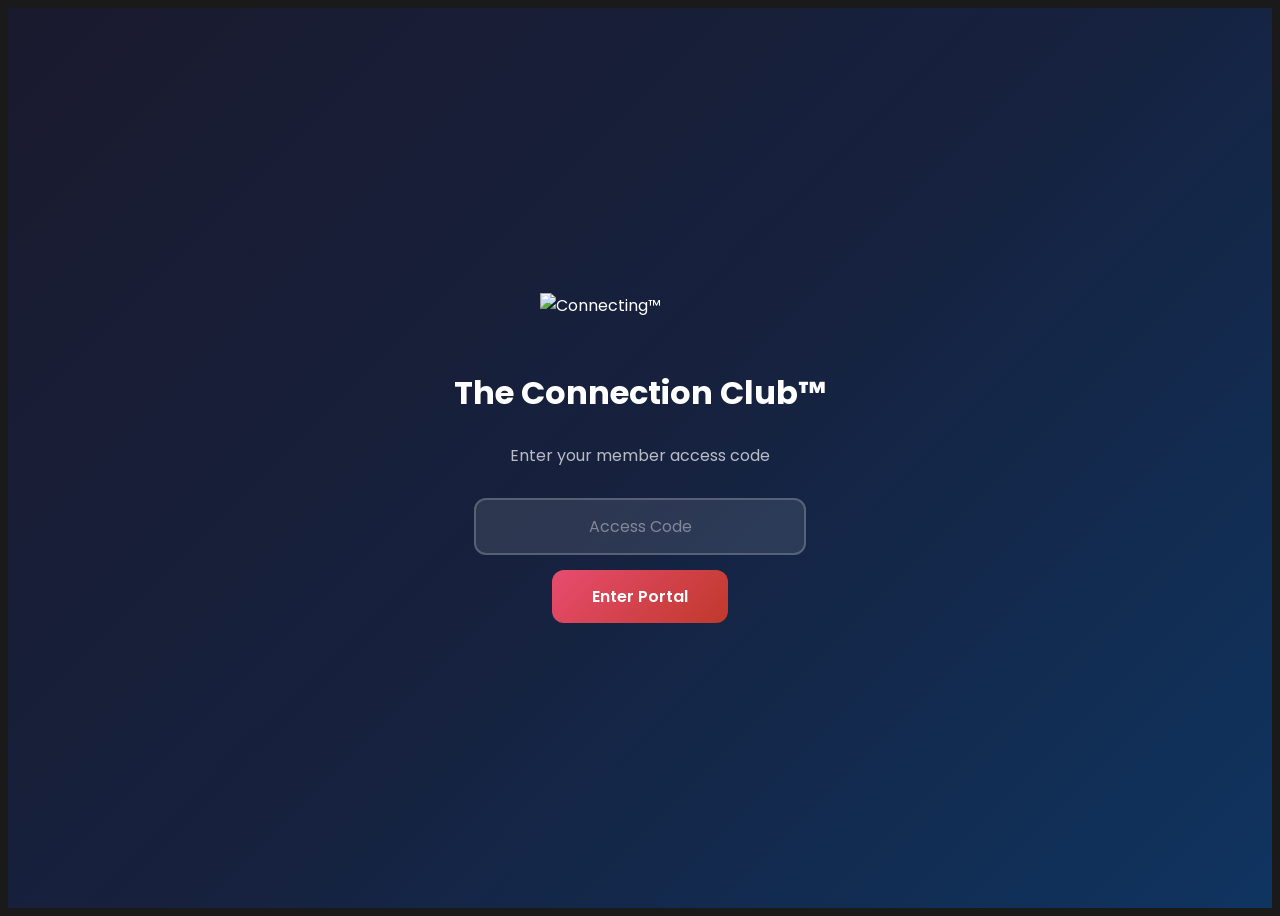
==== index.html @ 9b530fab "🚀 Initial portal — Connection Club™ Premium Members Portal" ====
<!DOCTYPE html>
<html lang="en">
<head>
  <meta charset="UTF-8">
  <meta name="viewport" content="width=device-width, initial-scale=1.0">
  <title>The Connection Club™ — Premium Members Portal</title>
  <link href="https://fonts.googleapis.com/css2?family=Poppins:wght@300;400;500;600;700&display=swap" rel="stylesheet">
  <link href="css/style.css" rel="stylesheet">
  <style>
    .access-gate {
      display: flex;
      flex-direction: column;
      align-items: center;
      justify-content: center;
      min-height: 100vh;
      background: linear-gradient(135deg, #1a1a2e 0%, #16213e 50%, #0f3460 100%);
      font-family: 'Poppins', sans-serif;
      color: white;
    }
    .access-gate .gate-logo { width: 200px; margin-bottom: 30px; }
    .access-gate h1 { font-size: 2rem; margin-bottom: 10px; }
    .access-gate p { color: rgba(255,255,255,0.7); margin-bottom: 30px; }
    .access-gate input {
      padding: 14px 24px; border-radius: 12px; border: 2px solid rgba(255,255,255,0.2);
      background: rgba(255,255,255,0.1); color: white; font-size: 16px; width: 280px;
      text-align: center; font-family: 'Poppins', sans-serif; outline: none;
    }
    .access-gate input::placeholder { color: rgba(255,255,255,0.4); }
    .access-gate input:focus { border-color: #e74c6f; }
    .access-gate button {
      margin-top: 15px; padding: 14px 40px; border-radius: 12px; border: none;
      background: linear-gradient(135deg, #e74c6f, #c0392b); color: white;
      font-size: 16px; font-weight: 600; cursor: pointer; font-family: 'Poppins', sans-serif;
      transition: transform 0.2s;
    }
    .access-gate button:hover { transform: scale(1.05); }
    .access-gate .error { color: #ff6b6b; margin-top: 10px; display: none; }
    .portal-wrap { display: none; }
  </style>
</head>
<body>
  <div class="access-gate" id="accessGate">
    <img src="https://tryconnecting.com/cdn/shop/files/Connecting_red_logo_rights.png?v=1736502003&width=500" alt="Connecting™" class="gate-logo">
    <h1>The Connection Club™</h1>
    <p>Enter your member access code</p>
    <input type="password" id="accessCode" placeholder="Access Code" onkeydown="if(event.key==='Enter')checkAccess()">
    <button onclick="checkAccess()">Enter Portal</button>
    <p class="error" id="accessError">Invalid access code. Please try again.</p>
  </div>
  <div class="portal-wrap" id="portalContent">
    <link href="https://fonts.googleapis.com/css2?family=Poppins:wght@300;400;500;600;700&display=swap" rel="stylesheet">
<link href="css/style.css" rel="stylesheet">
<div class="date-club-portal">
  <div class="custom-header">
 <a href="https://tryconnecting.com" class="back-link">&#8592; Back to Shop</a>
 <img src="https://tryconnecting.com/cdn/shop/files/Connecting_red_logo_rights.png?v=1736502003&width=500" alt="Connecting" class="logo">
  </div>
  <div class="portal-hero">
 <div class="premium-badge">&#x1F48E; Premium Member</div>
 <h1 class="portal-title">The Connection Club&#x2122;</h1>
 <p class="portal-subtitle">Your exclusive access to relationship mastery</p>
 <div class="stats-bar">
  <div class="stat-item">251+ Expert Videos</div>
  <div class="stat-item">150+ PDF Resources</div>
  <div class="stat-item">24+ Couple Movies</div>
  <div class="stat-item">Updated Daily</div>
 </div>
 <div class="welcome-message">
  As a The Connection Club&#x2122; member, you get unlimited access to our growing library of relationship resources. From expert-led videos to evidence-based PDF guides, everything you need to build the relationship of your dreams is right here.
 </div>
  </div>
  <div class="tab-navigation">
 <button class="tab-button active" data-tab="trending">
  &#x1F525; Trending <span class="content-count">25+ Picks</span>
 </button>
 <button class="tab-button" data-tab="secrets">
 🎯 Game Secrets <span class="content-count">4 Tips</span>
 </button>
 <button class="tab-button" data-tab="playbooks">
  &#x1F4DA; Playbooks <span class="content-count">150+ PDFs</span>
 </button>
 <button class="tab-button" data-tab="movies">
  🎬 Movie Night <span class="content-count">30 Movies</span>
 </button>
 <button class="tab-button" data-tab="intimacy">
  &#x1F525; Better Sex <span class="content-count">21 Videos</span>
 </button>
 <button class="tab-button" data-tab="communication">
  &#x1F4AC; Communication <span class="content-count">39 Videos</span>
 </button>
 <button class="tab-button" data-tab="spark">
  &#x2728; Keep Spark <span class="content-count">25 Videos</span>
 </button>
 <button class="tab-button" data-tab="dates">
  &#x1F319; Date Nights <span class="content-count">24 Videos</span>
 </button>
 <button class="tab-button" data-tab="growth">
  &#x1F393; Growth <span class="content-count">118 Videos</span>
 </button>
  </div>
  <div class="tab-content active" id="trending">
 <h2 class="tab-description">Our most popular picks &#8212; the content members love most</h2>
 <div class="pro-tip">
  <span class="pro-tip-label">&#x1F525; Pro Tip</span>
  These are our absolute best resources &#8212; carefully selected from across all categories. Start here if you want maximum value and impact for your relationship!
 </div>
 <div class="content-grid videos-grid">
  <div class="dc-vid-card" data-duration="long" data-topic="featured">
  <div class="new-badge">TED</div>
  <div class="dc-vid-thumb" onclick="this.innerHTML='<iframe src=\'https://www.youtube.com/embed/sa0RUmGTCYY?autoplay=1\' frameborder=\'0\' allow=\'autoplay;encrypted-media\' allowfullscreen style=\'width:100%;height:100%;border-radius:12px\'></iframe>'">
  <img src="https://img.youtube.com/vi/sa0RUmGTCYY/hqdefault.jpg" alt="The secret to desire in a long-term relationship" loading="lazy">
  <div class="dc-play-btn">&#9654;</div>
  </div>
  <div class="dc-vid-info">
  <div class="dc-vid-title">The secret to desire in a long-term relationship</div>
  <div class="dc-vid-channel">TED &#8226; Esther Perel &#8226; 19:10</div>
  </div>
  </div>
  <div class="dc-vid-card" data-duration="short" data-topic="featured">
  <div class="new-badge">Popular</div>
  <div class="dc-vid-thumb" onclick="this.innerHTML='<iframe src=\'https://www.youtube.com/embed/5YRWye6oC6s?autoplay=1\' frameborder=\'0\' allow=\'autoplay;encrypted-media\' allowfullscreen style=\'width:100%;height:100%;border-radius:12px\'></iframe>'">
  <img src="https://img.youtube.com/vi/5YRWye6oC6s/hqdefault.jpg" alt="Esther Perel on how to keep the spark alive" loading="lazy">
  <div class="dc-play-btn">&#9654;</div>
  </div>
  <div class="dc-vid-info">
  <div class="dc-vid-title">Esther Perel on how to keep the spark alive</div>
  <div class="dc-vid-channel">Esther Perel &#8226; 2:28</div>
  </div>
  </div>
  <div class="dc-vid-card" data-duration="long" data-topic="featured">
  <div class="new-badge">Featured</div>
  <div class="dc-vid-thumb" onclick="this.innerHTML='<iframe src=\'https://www.youtube.com/embed/uKgB41pMf-s?autoplay=1\' frameborder=\'0\' allow=\'autoplay;encrypted-media\' allowfullscreen style=\'width:100%;height:100%;border-radius:12px\'></iframe>'">
  <img src="https://img.youtube.com/vi/uKgB41pMf-s/hqdefault.jpg" alt="WORLD'S #1 COUPLES THERAPIST: If Your Partner Says THIS..." loading="lazy">
  <div class="dc-play-btn">&#9654;</div>
  </div>
  <div class="dc-vid-info">
  <div class="dc-vid-title">WORLD'S #1 COUPLES THERAPIST: If Your Partner Says THIS...</div>
  <div class="dc-vid-channel">Jay Shetty Podcast &#8226; 1:41:59</div>
  </div>
  </div>
  <div class="dc-vid-card" data-duration="short" data-topic="featured">
  <div class="dc-vid-thumb" onclick="this.innerHTML='<iframe src=\'https://www.youtube.com/embed/1Ue5w-m0zOo?autoplay=1\' frameborder=\'0\' allow=\'autoplay;encrypted-media\' allowfullscreen style=\'width:100%;height:100%;border-radius:12px\'></iframe>'">
  <img src="https://img.youtube.com/vi/1Ue5w-m0zOo/hqdefault.jpg" alt="How to Keep Desire Alive &#8594; His and Yours" loading="lazy">
  <div class="dc-play-btn">&#9654;</div>
  </div>
  <div class="dc-vid-info">
  <div class="dc-vid-title">How to Keep Desire Alive &#8594; His and Yours</div>
  <div class="dc-vid-channel">Matthew Hussey &#8226; 6:55</div>
  </div>
  </div>
  <div class="dc-vid-card" data-duration="long" data-topic="featured">
  <div class="new-badge">Popular</div>
  <div class="dc-vid-thumb" onclick="this.innerHTML='<iframe src=\'https://www.youtube.com/embed/GIkspM20BeY?autoplay=1\' frameborder=\'0\' allow=\'autoplay;encrypted-media\' allowfullscreen style=\'width:100%;height:100%;border-radius:12px\'></iframe>'">
  <img src="https://img.youtube.com/vi/GIkspM20BeY/hqdefault.jpg" alt="Why Do I Love the Way That I Love: The 4 Attachment Styles Explained" loading="lazy">
  <div class="dc-play-btn">&#9654;</div>
  </div>
  <div class="dc-vid-info">
  <div class="dc-vid-title">Why Do I Love the Way That I Love: The 4 Attachment Styles Explained</div>
  <div class="dc-vid-channel">Mel Robbins &#8226; 1:15:14</div>
  </div>
  </div>
  <div class="dc-vid-card" data-duration="long" data-topic="featured">
  <div class="new-badge">Featured</div>
  <div class="dc-vid-thumb" onclick="this.innerHTML='<iframe src=\'https://www.youtube.com/embed/4Ng2Mrp7pW0?autoplay=1\' frameborder=\'0\' allow=\'autoplay;encrypted-media\' allowfullscreen style=\'width:100%;height:100%;border-radius:12px\'></iframe>'">
  <img src="https://img.youtube.com/vi/4Ng2Mrp7pW0/hqdefault.jpg" alt="RELATIONSHIP EXPERT: Anxious People Are Addicted to Unavailable Partners" loading="lazy">
  <div class="dc-play-btn">&#9654;</div>
  </div>
  <div class="dc-vid-info">
  <div class="dc-vid-title">RELATIONSHIP EXPERT: Anxious People Are Addicted to Unavailable Partners</div>
  <div class="dc-vid-channel">Jay Shetty Podcast &#8226; 1:43:31</div>
  </div>
  </div>
  <div class="dc-vid-card" data-duration="short" data-topic="featured">
  <div class="dc-vid-thumb" onclick="this.innerHTML='<iframe src=\'https://www.youtube.com/embed/910-SqNfno4?autoplay=1\' frameborder=\'0\' allow=\'autoplay;encrypted-media\' allowfullscreen style=\'width:100%;height:100%;border-radius:12px\'></iframe>'">
  <img src="https://img.youtube.com/vi/910-SqNfno4/hqdefault.jpg" alt="5 Ways to Strengthen Your Relationship in 24 Hours" loading="lazy">
  <div class="dc-play-btn">&#9654;</div>
  </div>
  <div class="dc-vid-info">
  <div class="dc-vid-title">5 Ways to Strengthen Your Relationship in 24 Hours</div>
  <div class="dc-vid-channel">The Gottman Institute &#8226; 2:20</div>
  </div>
  </div>
  <div class="dc-vid-card" data-duration="long" data-topic="featured">
  <div class="new-badge">TEDx</div>
  <div class="dc-vid-thumb" onclick="this.innerHTML='<iframe src=\'https://www.youtube.com/embed/gh5VhaicC6g?autoplay=1\' frameborder=\'0\' allow=\'autoplay;encrypted-media\' allowfullscreen style=\'width:100%;height:100%;border-radius:12px\'></iframe>'">
  <img src="https://img.youtube.com/vi/gh5VhaicC6g/hqdefault.jpg" alt="Skills for Healthy Romantic Relationships" loading="lazy">
  <div class="dc-play-btn">&#9654;</div>
  </div>
  <div class="dc-vid-info">
  <div class="dc-vid-title">Skills for Healthy Romantic Relationships</div>
  <div class="dc-vid-channel">TEDx Talks &#8226; 15:53</div>
  </div>
  </div>
  <div class="dc-vid-card" data-duration="long" data-topic="featured">
  <div class="dc-vid-thumb" onclick="this.innerHTML='<iframe src=\'https://www.youtube.com/embed/RcGkHrPSzDc?autoplay=1\' frameborder=\'0\' allow=\'autoplay;encrypted-media\' allowfullscreen style=\'width:100%;height:100%;border-radius:12px\'></iframe>'">
  <img src="https://img.youtube.com/vi/RcGkHrPSzDc/hqdefault.jpg" alt="Try THIS the Next Time You Have an Uncomfortable Conversation | Simon Sinek" loading="lazy">
  <div class="dc-play-btn">&#9654;</div>
  </div>
  <div class="dc-vid-info">
  <div class="dc-vid-title">Try THIS the Next Time You Have an Uncomfortable Conversation</div>
  <div class="dc-vid-channel">Simon Sinek &#8226; 17:34</div>
  </div>
  </div>
  <div class="dc-vid-card" data-duration="long" data-topic="featured">
  <div class="new-badge">Popular</div>
  <div class="dc-vid-thumb" onclick="this.innerHTML='<iframe src=\'https://www.youtube.com/embed/166lDfHQtZA?autoplay=1\' frameborder=\'0\' allow=\'autoplay;encrypted-media\' allowfullscreen style=\'width:100%;height:100%;border-radius:12px\'></iframe>'">
  <img src="https://img.youtube.com/vi/166lDfHQtZA/hqdefault.jpg" alt="The Only Dating Advice You'll Ever Need" loading="lazy">
  <div class="dc-play-btn">&#9654;</div>
  </div>
  <div class="dc-vid-info">
  <div class="dc-vid-title">The Only Dating Advice You'll Ever Need</div>
  <div class="dc-vid-channel">Mel Robbins &#8226; 1:20:15</div>
  </div>
  </div>
  <div class="dc-vid-card" data-duration="long" data-topic="featured">
  <div class="dc-vid-thumb" onclick="this.innerHTML='<iframe src=\'https://www.youtube.com/embed/s9wXFKeUJzo?autoplay=1\' frameborder=\'0\' allow=\'autoplay;encrypted-media\' allowfullscreen style=\'width:100%;height:100%;border-radius:12px\'></iframe>'">
  <img src="https://img.youtube.com/vi/s9wXFKeUJzo/hqdefault.jpg" alt="6 Love Experts Share Their Top Dating & Relationship Advice" loading="lazy">
  <div class="dc-play-btn">&#9654;</div>
  </div>
  <div class="dc-vid-info">
  <div class="dc-vid-title">6 Love Experts Share Their Top Dating & Relationship Advice</div>
  <div class="dc-vid-channel">Jay Shetty Podcast &#8226; 32:30</div>
  </div>
  </div>
  <div class="dc-vid-card" data-duration="long" data-topic="featured">
  <div class="new-badge">TED</div>
  <div class="dc-vid-thumb" onclick="this.innerHTML='<iframe src=\'https://www.youtube.com/embed/nBN9zG1JNPg?autoplay=1\' frameborder=\'0\' allow=\'autoplay;encrypted-media\' allowfullscreen style=\'width:100%;height:100%;border-radius:12px\'></iframe>'">
  <img src="https://img.youtube.com/vi/nBN9zG1JNPg/hqdefault.jpg" alt="Even Healthy Couples Fight &#8212; the Difference Is How" loading="lazy">
  <div class="dc-play-btn">&#9654;</div>
  </div>
  <div class="dc-vid-info">
  <div class="dc-vid-title">Even Healthy Couples Fight &#8212; the Difference Is How</div>
  <div class="dc-vid-channel">Julie and John Gottman | TED &#8226; 20:44</div>
  </div>
  </div>
  <div class="dc-vid-card" data-duration="long" data-topic="featured">
  <div class="dc-vid-thumb" onclick="this.innerHTML='<iframe src=\'https://www.youtube.com/embed/AKTyPgwfPgg?autoplay=1\' frameborder=\'0\' allow=\'autoplay;encrypted-media\' allowfullscreen style=\'width:100%;height:100%;border-radius:12px\'></iframe>'">
  <img src="https://img.youtube.com/vi/AKTyPgwfPgg/hqdefault.jpg" alt="Making Marriage Work | Dr. John Gottman" loading="lazy">
  <div class="dc-play-btn">&#9654;</div>
  </div>
  <div class="dc-vid-info">
  <div class="dc-vid-title">Making Marriage Work | Dr. John Gottman</div>
  <div class="dc-vid-channel">Dr. John Gottman &#8226; 21:39</div>
  </div>
  </div>
  <div class="dc-vid-card" data-duration="long" data-topic="featured">
  <div class="new-badge">TED</div>
  <div class="dc-vid-thumb" onclick="this.innerHTML='<iframe src=\'https://www.youtube.com/embed/ON4iy8hq2hM?autoplay=1\' frameborder=\'0\' allow=\'autoplay;encrypted-media\' allowfullscreen style=\'width:100%;height:100%;border-radius:12px\'></iframe>'">
  <img src="https://img.youtube.com/vi/ON4iy8hq2hM/hqdefault.jpg" alt="The difference between healthy and unhealthy love" loading="lazy">
  <div class="dc-play-btn">&#9654;</div>
  </div>
  <div class="dc-vid-info">
  <div class="dc-vid-title">The difference between healthy and unhealthy love</div>
  <div class="dc-vid-channel">Katie Hood | TED &#8226; 23:47</div>
  </div>
  </div>
  <div class="dc-vid-card" data-duration="short" data-topic="featured">
  <div class="dc-vid-thumb" onclick="this.innerHTML='<iframe src=\'https://www.youtube.com/embed/vOvV60Cz9W0?autoplay=1\' frameborder=\'0\' allow=\'autoplay;encrypted-media\' allowfullscreen style=\'width:100%;height:100%;border-radius:12px\'></iframe>'">
  <img src="https://img.youtube.com/vi/vOvV60Cz9W0/hqdefault.jpg" alt="5 Irresistible Ways to Flirt With Men" loading="lazy">
  <div class="dc-play-btn">&#9654;</div>
  </div>
  <div class="dc-vid-info">
  <div class="dc-vid-title">5 Irresistible Ways to Flirt With Men (&#9888;&#65039; use #4 carefully!)</div>
  <div class="dc-vid-channel">Matthew Hussey &#8226; 4:48</div>
  </div>
  </div>
  <div class="dc-vid-card" data-duration="long" data-topic="featured">
  <div class="dc-vid-thumb" onclick="this.innerHTML='<iframe src=\'https://www.youtube.com/embed/D59Xkdj3J-M?autoplay=1\' frameborder=\'0\' allow=\'autoplay;encrypted-media\' allowfullscreen style=\'width:100%;height:100%;border-radius:12px\'></iframe>'">
  <img src="https://img.youtube.com/vi/D59Xkdj3J-M/hqdefault.jpg" alt="9 Romantic Surprises You Can Do for Your Partner" loading="lazy">
  <div class="dc-play-btn">&#9654;</div>
  </div>
  <div class="dc-vid-info">
  <div class="dc-vid-title">9 Romantic Surprises You Can Do for Your Partner</div>
  <div class="dc-vid-channel">Matthew Hussey &#8226; 19:54</div>
  </div>
  </div>
  <div class="dc-vid-card" data-duration="long" data-topic="featured">
  <div class="new-badge">Popular</div>
  <div class="dc-vid-thumb" onclick="this.innerHTML='<iframe src=\'https://www.youtube.com/embed/EU8RkqgvHLU?autoplay=1\' frameborder=\'0\' allow=\'autoplay;encrypted-media\' allowfullscreen style=\'width:100%;height:100%;border-radius:12px\'></iframe>'">
  <img src="https://img.youtube.com/vi/EU8RkqgvHLU/hqdefault.jpg" alt="The Date Tier List - 43 Unique Date Ideas" loading="lazy">
  <div class="dc-play-btn">&#9654;</div>
  </div>
  <div class="dc-vid-info">
  <div class="dc-vid-title">The Date Tier List - 43 Unique Date Ideas</div>
  <div class="dc-vid-channel">Improvement Pill &#8226; 20:19</div>
  </div>
  </div>
  <div class="dc-vid-card" data-duration="long" data-topic="featured">
  <div class="dc-vid-thumb" onclick="this.innerHTML='<iframe src=\'https://www.youtube.com/embed/OCKwsVu4FXg?autoplay=1\' frameborder=\'0\' allow=\'autoplay;encrypted-media\' allowfullscreen style=\'width:100%;height:100%;border-radius:12px\'></iframe>'">
  <img src="https://img.youtube.com/vi/OCKwsVu4FXg/hqdefault.jpg" alt="Dating & Relationship Communication Techniques" loading="lazy">
  <div class="dc-play-btn">&#9654;</div>
  </div>
  <div class="dc-vid-info">
  <div class="dc-vid-title">Dating & Relationship Communication Techniques</div>
  <div class="dc-vid-channel">The School of Life &#8226; 15:42</div>
  </div>
  </div>
  <div class="dc-vid-card" data-duration="long" data-topic="featured">
  <div class="dc-vid-thumb" onclick="this.innerHTML='<iframe src=\'https://www.youtube.com/embed/qjRjYp7VQLk?autoplay=1\' frameborder=\'0\' allow=\'autoplay;encrypted-media\' allowfullscreen style=\'width:100%;height:100%;border-radius:12px\'></iframe>'">
  <img src="https://img.youtube.com/vi/qjRjYp7VQLk/hqdefault.jpg" alt="Conflict Resolution Strategies" loading="lazy">
  <div class="dc-play-btn">&#9654;</div>
  </div>
  <div class="dc-vid-info">
  <div class="dc-vid-title">Conflict Resolution Strategies</div>
  <div class="dc-vid-channel">The Gottman Institute &#8226; 12:28</div>
  </div>
  </div>
 </div>
 <div class="section-divider"></div>
 <h3 style="text-align: center; font-size: 1.8rem; color: #ff6b6b; margin: 2rem 0; font-weight: 600;">&#x1F4DA; Top Guides</h3>
 <div class="content-grid" style="grid-template-columns: repeat(auto-fit, minmax(300px, 1fr));">
  <a href="https://newpathcentre.ca/wp-content/uploads/2020/09/build-love-maps-love-map-exercise.pdf" target="_blank" rel="noopener" class="dc-pdf-card" data-pdf-cat="featured">
  <div class="dc-pdf-icon">&#128172;</div>
  <div class="dc-pdf-info">
  <div class="dc-pdf-title">The Gottman Love Map Exercise</div>
  <div class="dc-pdf-desc">A structured 62-question inventory for building "cognitive room" for a partner's concerns and reality.</div>
  <div class="dc-pdf-meta">4 pages &#8226; Gottman Institute</div>
  </div>
  <div class="dc-pdf-action">View PDF &#8594;</div>
  </a>
  <a href="https://thehappinesstrap.com/upimages/The_Complete_Worksheets_for_ACT_With_Love.pdf" target="_blank" rel="noopener" class="dc-pdf-card" data-pdf-cat="featured">
  <div class="dc-pdf-icon">&#128279;</div>
  <div class="dc-pdf-info">
  <div class="dc-pdf-title">ACT with Love: Complete Worksheets</div>
  <div class="dc-pdf-desc">Extensive workbook based on Dr. Russ Harris's ACT model for managing relational pain.</div>
  <div class="dc-pdf-meta">40+ pages &#8226; ACT Therapy</div>
  </div>
  <div class="dc-pdf-action">View PDF &#8594;</div>
  </a>
  <a href="https://cdn.prod.website-files.com/65f04896682bf8bc2554b917/67fe707addfff862c5b10ec1_sulemizifumoneladaxom.pdf" target="_blank" rel="noopener" class="dc-pdf-card" data-pdf-cat="featured">
  <div class="dc-pdf-icon">&#127793;</div>
  <div class="dc-pdf-info">
  <div class="dc-pdf-title">The School of Life: The Couples Workbook</div>
  <div class="dc-pdf-desc">Essays and prompts on navigating the unedited reality of love and ambivalence.</div>
  <div class="dc-pdf-meta">12 pages &#8226; Philosophy</div>
  </div>
  <div class="dc-pdf-action">View PDF &#8594;</div>
  </a>
  <a href="https://health.cornell.edu/sites/health/files/pdf-library/sensate-focus.pdf" target="_blank" rel="noopener" class="dc-pdf-card" data-pdf-cat="featured">
  <div class="dc-pdf-icon">&#128293;</div>
  <div class="dc-pdf-info">
  <div class="dc-pdf-title">Sensate Focus: Step-by-Step Guide</div>
  <div class="dc-pdf-desc">Cornell University's protocol for non-genital and genital touching exercises.</div>
  <div class="dc-pdf-meta">2 pages &#8226; Sex Therapy</div>
  </div>
  <div class="dc-pdf-action">View PDF &#8594;</div>
  </a>
  <a href="https://www.thecouplescollege.com/wp-content/uploads/Gottman-dreams-within-conflict.pdf" target="_blank" rel="noopener" class="dc-pdf-card" data-pdf-cat="featured">
  <div class="dc-pdf-icon">&#9876;&#65039;</div>
  <div class="dc-pdf-info">
  <div class="dc-pdf-title">Dreams Within Conflict: Listener Guide</div>
  <div class="dc-pdf-desc">Exercise to uncover the underlying dreams behind "gridlocked" arguments.</div>
  <div class="dc-pdf-meta">2 pages &#8226; Gottman Method</div>
  </div>
  <div class="dc-pdf-action">View PDF &#8594;</div>
  </a>
  <a href="https://sais.org/app/uploads/2023/06/Gottman_7-Relationship-Principles.pdf" target="_blank" rel="noopener" class="dc-pdf-card" data-pdf-cat="featured">
  <div class="dc-pdf-icon">&#9876;&#65039;</div>
  <div class="dc-pdf-info">
  <div class="dc-pdf-title">Solving the Solvable Problems Model</div>
  <div class="dc-pdf-desc">Gottman's 5-step model including repair attempts and self-soothing.</div>
  <div class="dc-pdf-meta">2 pages &#8226; Gottman Institute</div>
  </div>
  <div class="dc-pdf-action">View PDF &#8594;</div>
  </a>
  <a href="https://www.integralpsychology.org/uploads/1/5/3/0/15300482/wkbk_2.pdf" target="_blank" rel="noopener" class="dc-pdf-card" data-pdf-cat="featured">
  <div class="dc-pdf-icon">&#127793;</div>
  <div class="dc-pdf-info">
  <div class="dc-pdf-title">Integral Psychology Couples Workbook</div>
  <div class="dc-pdf-desc">A series of assessments and exercises based on Gottman's "7 Principles."</div>
  <div class="dc-pdf-meta">25 pages &#8226; Psychology</div>
  </div>
  <div class="dc-pdf-action">View PDF &#8594;</div>
  </a>
  <a href="https://thewellnesssociety.org/wp-content/uploads/2023/03/Healthy-Relationships-Worksheets.pdf" target="_blank" rel="noopener" class="dc-pdf-card" data-pdf-cat="featured">
  <div class="dc-pdf-icon">&#128202;</div>
  <div class="dc-pdf-info">
  <div class="dc-pdf-title">The Relationship Wheel Assessment</div>
  <div class="dc-pdf-desc">A visual tool for rating satisfaction across eight indicators of relationship health.</div>
  <div class="dc-pdf-meta">1 page &#8226; Assessment</div>
  </div>
  <div class="dc-pdf-action">View PDF &#8594;</div>
  </a>
 </div>
  </div>
  <div class="tab-content" id="dc-playbooks">
 <h2 class="tab-description">Your comprehensive relationship toolkit &#8212; evidence-based guides from leading universities and clinical centers.</h2>
 <div class="pro-tip">
  <span class="pro-tip-label">&#x1F4A1; Pro Tip</span>
  These PDFs are research-backed resources from institutions like Cornell, Stanford, and John Gottman's lab. Click any guide to view it directly in your browser &#8212; no downloads needed!
 </div>
 <div class="dc-filters">
  <div class="dc-filter-row">
  <button class="dc-filter-btn active" onclick="dcPdfFilter(this,'all')">All Guides</button>
  <button class="dc-filter-btn" onclick="dcPdfFilter(this,'communication')">&#128172; Communication & Connection</button>
  <button class="dc-filter-btn" onclick="dcPdfFilter(this,'intimacy')">&#128293; Intimacy & Sex Therapy</button>
  <button class="dc-filter-btn" onclick="dcPdfFilter(this,'conflict')">&#9876;&#65039; Conflict Resolution</button>
  <button class="dc-filter-btn" onclick="dcPdfFilter(this,'attachment')">&#128279; Attachment & Trust</button>
  <button class="dc-filter-btn" onclick="dcPdfFilter(this,'wellness')">&#127793; Wellness & Growth</button>
  <button class="dc-filter-btn" onclick="dcPdfFilter(this,'assessment')">&#128202; Assessment Tools</button>
  </div>
 </div>
 <div id="pdfs-container" style="display:flex; flex-direction:column; gap:0; margin-bottom:3rem;">
  <a href="https://newpathcentre.ca/wp-content/uploads/2020/09/build-love-maps-love-map-exercise.pdf" target="_blank" rel="noopener" class="dc-pdf-card" data-pdf-cat="communication">
  <div class="dc-pdf-icon">&#128172;</div>
  <div class="dc-pdf-info">
  <div class="dc-pdf-title">The Gottman Love Map Exercise</div>
  <div class="dc-pdf-desc">A structured 62-question inventory for building "cognitive room" for a partner's concerns and reality.</div>
  <div class="dc-pdf-meta">4 pages &#8226; Connection</div>
  </div>
  <div class="dc-pdf-action">View PDF &#8594;</div>
  </a>
  <a href="https://www.cci.health.wa.gov.au/-/media/CCI/Consumer-Modules/Assert-Yourself/Assert-Yourself---01---What-is-Assertiveness.pdf" target="_blank" rel="noopener" class="dc-pdf-card" data-pdf-cat="communication">
  <div class="dc-pdf-icon">&#128172;</div>
  <div class="dc-pdf-info">
  <div class="dc-pdf-title">Assert Yourself! Module 1: What is Assertiveness?</div>
  <div class="dc-pdf-desc">Foundational guide on identifying assertive vs. passive and aggressive communication styles.</div>
  <div class="dc-pdf-meta">6 pages &#8226; Communication</div>
  </div>
  <div class="dc-pdf-action">View PDF &#8594;</div>
  </a>
  <a href="https://www.cci.health.wa.gov.au/-/media/CCI/Consumer-Modules/Assert-Yourself/Assert-Yourself---02---How-to-Recognise-Assertive-Behaviour.pdf" target="_blank" rel="noopener" class="dc-pdf-card" data-pdf-cat="communication">
  <div class="dc-pdf-icon">&#128172;</div>
  <div class="dc-pdf-info">
  <div class="dc-pdf-title">Assert Yourself! Module 2: Recognising Assertive Behaviour</div>
  <div class="dc-pdf-desc">Clinical analysis of verbal and non-verbal characteristics that define healthy communication.</div>
  <div class="dc-pdf-meta">7 pages &#8226; Communication</div>
  </div>
  <div class="dc-pdf-action">View PDF &#8594;</div>
  </a>
  <a href="https://www.cci.health.wa.gov.au/-/media/CCI/Consumer-Modules/Assert-Yourself/Assert-Yourself---04---How-to-Behave-More-Assertively.pdf" target="_blank" rel="noopener" class="dc-pdf-card" data-pdf-cat="communication">
  <div class="dc-pdf-icon">&#128172;</div>
  <div class="dc-pdf-info">
  <div class="dc-pdf-title">Assert Yourself! Module 4: How to Behave More Assertively</div>
  <div class="dc-pdf-desc">Practical techniques for "I" statements, empathetic assertion, and discrepancy assertion.</div>
  <div class="dc-pdf-meta">9 pages &#8226; Communication</div>
  </div>
  <div class="dc-pdf-action">View PDF &#8594;</div>
  </a>
  <a href="https://www.massgeneral.org/assets/MGH/pdf/cancer-center/bmt/bmt-survivorship-communication.pdf" target="_blank" rel="noopener" class="dc-pdf-card" data-pdf-cat="communication">
  <div class="dc-pdf-icon">&#128172;</div>
  <div class="dc-pdf-info">
  <div class="dc-pdf-title">Communication and Relationship Building Guide</div>
  <div class="dc-pdf-desc">MGH guide focusing on active listening, empathy, and creative relationship-building exercises.</div>
  <div class="dc-pdf-meta">2 pages &#8226; Relationship Building</div>
  </div>
  <div class="dc-pdf-action">View PDF &#8594;</div>
  </a>
  <a href="https://healthyrelationshipsinitiative.org/wp-content/uploads/2020/06/Healthy-Relationships-for-Teens-Toolkit-1.pdf" target="_blank" rel="noopener" class="dc-pdf-card" data-pdf-cat="communication">
  <div class="dc-pdf-icon">&#128172;</div>
  <div class="dc-pdf-info">
  <div class="dc-pdf-title">Healthy Relationships Toolkit for Teens</div>
  <div class="dc-pdf-desc">Guide for younger couples focusing on boundaries, digital communication, and "green flags."</div>
  <div class="dc-pdf-meta">15 pages &#8226; Emotional Connection</div>
  </div>
  <div class="dc-pdf-action">View PDF &#8594;</div>
  </a>
  <a href="https://www.scpcn.ca/wp-content/uploads/2020/03/Managing-ADHD.pdf" target="_blank" rel="noopener" class="dc-pdf-card" data-pdf-cat="communication">
  <div class="dc-pdf-icon">&#128172;</div>
  <div class="dc-pdf-info">
  <div class="dc-pdf-title">Listening vs. Doing: ADHD Focus Guide</div>
  <div class="dc-pdf-desc">Timer-based exercise for partners where ADHD impacts focused attention.</div>
  <div class="dc-pdf-meta">2 pages &#8226; Communication</div>
  </div>
  <div class="dc-pdf-action">View PDF &#8594;</div>
  </a>
  <a href="https://health.cornell.edu/sites/health/files/pdf-library/sensate-focus.pdf" target="_blank" rel="noopener" class="dc-pdf-card" data-pdf-cat="intimacy">
  <div class="dc-pdf-icon">&#128293;</div>
  <div class="dc-pdf-info">
  <div class="dc-pdf-title">Sensate Focus: Step-by-Step Guide</div>
  <div class="dc-pdf-desc">Cornell University's protocol for non-genital and genital touching exercises.</div>
  <div class="dc-pdf-meta">2 pages &#8226; Sex Therapy</div>
  </div>
  <div class="dc-pdf-action">View PDF &#8594;</div>
  </a>
  <a href="https://www.massgeneral.org/assets/MGH/pdf/cancer-center/bmt/bmt-survivorship-sexuality.pdf" target="_blank" rel="noopener" class="dc-pdf-card" data-pdf-cat="intimacy">
  <div class="dc-pdf-icon">&#128293;</div>
  <div class="dc-pdf-info">
  <div class="dc-pdf-title">Intimacy After Medical Treatment</div>
  <div class="dc-pdf-desc">Guidance on re-defining intimacy and using Sensate Focus after cancer.</div>
  <div class="dc-pdf-meta">2 pages &#8226; Intimacy</div>
  </div>
  <div class="dc-pdf-action">View PDF &#8594;</div>
  </a>
  <a href="https://connected.sgo.org/sites/default/files/FWC_sexualhealth_downloadable_0.pdf" target="_blank" rel="noopener" class="dc-pdf-card" data-pdf-cat="intimacy">
  <div class="dc-pdf-icon">&#128293;</div>
  <div class="dc-pdf-info">
  <div class="dc-pdf-title">Sexual Health for Women: Clinical Handout</div>
  <div class="dc-pdf-desc">Information on vaginal health, pelvic floor exercises, and mindfulness-based therapy.</div>
  <div class="dc-pdf-meta">4 pages &#8226; Sex Therapy</div>
  </div>
  <div class="dc-pdf-action">View PDF &#8594;</div>
  </a>
  <a href="https://charis.regent.edu/wp-content/uploads/2020/11/Sensate-Focus-I.pdf" target="_blank" rel="noopener" class="dc-pdf-card" data-pdf-cat="intimacy">
  <div class="dc-pdf-icon">&#128293;</div>
  <div class="dc-pdf-info">
  <div class="dc-pdf-title">Sensate Focus I: Caress Exercises</div>
  <div class="dc-pdf-desc">Structured homework for couples to improve sexual enjoyment through experimental touch.</div>
  <div class="dc-pdf-meta">4 pages &#8226; Intimacy</div>
  </div>
  <div class="dc-pdf-action">View PDF &#8594;</div>
  </a>
  <a href="https://www.unmc.edu/bhecn/_documents/common-sexual-dysfunctions-handout.pdf" target="_blank" rel="noopener" class="dc-pdf-card" data-pdf-cat="intimacy">
  <div class="dc-pdf-icon">&#128293;</div>
  <div class="dc-pdf-info">
  <div class="dc-pdf-title">Common Sexual Dysfunctions Handout</div>
  <div class="dc-pdf-desc">UNMC guide on treating ED, PE, and arousal disorders through behavioral techniques.</div>
  <div class="dc-pdf-meta">12 pages &#8226; Sex Therapy</div>
  </div>
  <div class="dc-pdf-action">View PDF &#8594;</div>
  </a>
  <a href="https://repository.upenn.edu/bitstreams/c849a949-4739-4663-8ca0-702889f294ec/download" target="_blank" rel="noopener" class="dc-pdf-card" data-pdf-cat="intimacy">
  <div class="dc-pdf-icon">&#128293;</div>
  <div class="dc-pdf-info">
  <div class="dc-pdf-title">Sexual Well-Being & Positive Psychology</div>
  <div class="dc-pdf-desc">UPenn capstone on sexual integration, flourishing, and alignment with values.</div>
  <div class="dc-pdf-meta">100+ pages &#8226; Psychology</div>
  </div>
  <div class="dc-pdf-action">View PDF &#8594;</div>
  </a>
  <a href="https://www.apa.org/education/ce/sex-therapy.pdf" target="_blank" rel="noopener" class="dc-pdf-card" data-pdf-cat="intimacy">
  <div class="dc-pdf-icon">&#128293;</div>
  <div class="dc-pdf-info">
  <div class="dc-pdf-title">APA CE: Mindfulness-Based Sex Therapy</div>
  <div class="dc-pdf-desc">Continuing education article on mindfulness for arousal and desire problems.</div>
  <div class="dc-pdf-meta">35 pages &#8226; Sex Therapy</div>
  </div>
  <div class="dc-pdf-action">View PDF &#8594;</div>
  </a>
  <a href="https://lifebuilderscounseling.org/wp-content/uploads/sensatefocus.pdf" target="_blank" rel="noopener" class="dc-pdf-card" data-pdf-cat="intimacy">
  <div class="dc-pdf-icon">&#128293;</div>
  <div class="dc-pdf-info">
  <div class="dc-pdf-title">Sensate Focus: Theoretical Background</div>
  <div class="dc-pdf-desc">Detailed explanation of the "fear-spectatoring-failure-fear" cycle in sex therapy.</div>
  <div class="dc-pdf-meta">5 pages &#8226; Intimacy</div>
  </div>
  <div class="dc-pdf-action">View PDF &#8594;</div>
  </a>
  <a href="http://ibr.tcu.edu/wp-content/uploads/2013/09/tofmens5.pdf" target="_blank" rel="noopener" class="dc-pdf-card" data-pdf-cat="conflict">
  <div class="dc-pdf-icon">&#9876;&#65039;</div>
  <div class="dc-pdf-info">
  <div class="dc-pdf-title">Conflict Resolution Worksheet</div>
  <div class="dc-pdf-desc">TCU's structured guide for defining problems and brainstorming joint solutions.</div>
  <div class="dc-pdf-meta">1 page &#8226; Conflict Resolution</div>
  </div>
  <div class="dc-pdf-action">View PDF &#8594;</div>
  </a>
  <a href="https://www.thecouplescollege.com/wp-content/uploads/Gottman-dreams-within-conflict.pdf" target="_blank" rel="noopener" class="dc-pdf-card" data-pdf-cat="conflict">
  <div class="dc-pdf-icon">&#9876;&#65039;</div>
  <div class="dc-pdf-info">
  <div class="dc-pdf-title">Dreams Within Conflict: Listener Guide</div>
  <div class="dc-pdf-desc">Exercise to uncover the underlying dreams behind "gridlocked" arguments.</div>
  <div class="dc-pdf-meta">2 pages &#8226; Conflict Resolution</div>
  </div>
  <div class="dc-pdf-action">View PDF &#8594;</div>
  </a>
  <a href="https://www.vendorportal.ecms.va.gov/FBODocumentServer/DocumentServer.aspx?DocumentId=4545966&FileName=36C26218Q9973-001.pdf" target="_blank" rel="noopener" class="dc-pdf-card" data-pdf-cat="conflict">
  <div class="dc-pdf-icon">&#9876;&#65039;</div>
  <div class="dc-pdf-info">
  <div class="dc-pdf-title">Time Out Plan for De-escalation</div>
  <div class="dc-pdf-desc">Safety tool for partners to step away during high-conflict moments.</div>
  <div class="dc-pdf-meta">2 pages &#8226; Conflict Resolution</div>
  </div>
  <div class="dc-pdf-action">View PDF &#8594;</div>
  </a>
  <a href="https://www.getselfhelp.co.uk/docs/RelationshipWorksheet.pdf" target="_blank" rel="noopener" class="dc-pdf-card" data-pdf-cat="conflict">
  <div class="dc-pdf-icon">&#9876;&#65039;</div>
  <div class="dc-pdf-info">
  <div class="dc-pdf-title">Relationship Worksheet: Argument Analysis</div>
  <div class="dc-pdf-desc">CBT worksheet for tracking triggers, emotions, and thoughts during conflict.</div>
  <div class="dc-pdf-meta">2 pages &#8226; Conflict Resolution</div>
  </div>
  <div class="dc-pdf-action">View PDF &#8594;</div>
  </a>
  <a href="https://www.dwellcc.org/GetFile.ashx?guid=3699FD5B-78CE-60F3-2ED5-D834B0ABD8C2&attachment=1" target="_blank" rel="noopener" class="dc-pdf-card" data-pdf-cat="conflict">
  <div class="dc-pdf-icon">&#9876;&#65039;</div>
  <div class="dc-pdf-info">
  <div class="dc-pdf-title">Accepting Influence: Island Survival Game</div>
  <div class="dc-pdf-desc">Collaborative game to test a couple's ability to share power and decision-making.</div>
  <div class="dc-pdf-meta">2 pages &#8226; Conflict Resolution</div>
  </div>
  <div class="dc-pdf-action">View PDF &#8594;</div>
  </a>
  <a href="https://sais.org/app/uploads/2023/06/Gottman_7-Relationship-Principles.pdf" target="_blank" rel="noopener" class="dc-pdf-card" data-pdf-cat="conflict">
  <div class="dc-pdf-icon">&#9876;&#65039;</div>
  <div class="dc-pdf-info">
  <div class="dc-pdf-title">Solving the Solvable Problems Model</div>
  <div class="dc-pdf-desc">Gottman's 5-step model including repair attempts and self-soothing.</div>
  <div class="dc-pdf-meta">2 pages &#8226; Conflict Resolution</div>
  </div>
  <div class="dc-pdf-action">View PDF &#8594;</div>
  </a>
  <a href="https://soencouragement.org/hands/Adventist%20Couples%20Workbook%20PrepareEnrich.pdf" target="_blank" rel="noopener" class="dc-pdf-card" data-pdf-cat="conflict">
  <div class="dc-pdf-icon">&#9876;&#65039;</div>
  <div class="dc-pdf-info">
  <div class="dc-pdf-title">Negotiating Priorities: Financial Conflict</div>
  <div class="dc-pdf-desc">Activity for prioritizing money-related goals to avoid gridlock.</div>
  <div class="dc-pdf-meta">2 pages &#8226; Conflict Resolution</div>
  </div>
  <div class="dc-pdf-action">View PDF &#8594;</div>
  </a>
  <a href="https://www.providence.org/-/media/project/psjh/providence/or/files/behavioral-health/trauma-and-attachment-worksheet.pdf" target="_blank" rel="noopener" class="dc-pdf-card" data-pdf-cat="attachment">
  <div class="dc-pdf-icon">&#128279;</div>
  <div class="dc-pdf-info">
  <div class="dc-pdf-title">Trauma and Attachment Worksheet</div>
  <div class="dc-pdf-desc">Providence Health guide for identifying triggers and attachment-related "fawn" reactions.</div>
  <div class="dc-pdf-meta">2 pages &#8226; Attachment</div>
  </div>
  <div class="dc-pdf-action">View PDF &#8594;</div>
  </a>
  <a href="https://thehappinesstrap.com/upimages/The_Complete_Worksheets_for_ACT_With_Love.pdf" target="_blank" rel="noopener" class="dc-pdf-card" data-pdf-cat="attachment">
  <div class="dc-pdf-icon">&#128279;</div>
  <div class="dc-pdf-info">
  <div class="dc-pdf-title">ACT with Love: Complete Worksheets</div>
  <div class="dc-pdf-desc">Extensive workbook based on Dr. Russ Harris's ACT model for managing relational pain.</div>
  <div class="dc-pdf-meta">40+ pages &#8226; ACT</div>
  </div>
  <div class="dc-pdf-action">View PDF &#8594;</div>
  </a>
  <a href="https://www.yukonu.ca/sites/default/files/2025-09/Boundaries-exploration-activity.pdf" target="_blank" rel="noopener" class="dc-pdf-card" data-pdf-cat="attachment">
  <div class="dc-pdf-icon">&#128279;</div>
  <div class="dc-pdf-info">
  <div class="dc-pdf-title">Boundary Exploration Activity</div>
  <div class="dc-pdf-desc">Worksheet for identifying porous, rigid, and healthy boundaries in relationships.</div>
  <div class="dc-pdf-meta">2 pages &#8226; Psychology</div>
  </div>
  <div class="dc-pdf-action">View PDF &#8594;</div>
  </a>
  <a href="https://scholarworks.calstate.edu/downloads/g445ch25q" target="_blank" rel="noopener" class="dc-pdf-card" data-pdf-cat="attachment">
  <div class="dc-pdf-icon">&#128279;</div>
  <div class="dc-pdf-info">
  <div class="dc-pdf-title">Adult Attachment & EFT Workshop</div>
  <div class="dc-pdf-desc">Review of EFT framework for building secure bonds in distressed couples.</div>
  <div class="dc-pdf-meta">45 pages &#8226; Attachment</div>
  </div>
  <div class="dc-pdf-action">View PDF &#8594;</div>
  </a>
  <a href="https://www.getselfhelp.co.uk/docs/BeyondControl.pdf" target="_blank" rel="noopener" class="dc-pdf-card" data-pdf-cat="attachment">
  <div class="dc-pdf-icon">&#128279;</div>
  <div class="dc-pdf-info">
  <div class="dc-pdf-title">Beyond Control: Relationship Difficulty</div>
  <div class="dc-pdf-desc">CBT worksheet for accepting situations with little control, like break-ups.</div>
  <div class="dc-pdf-meta">1 page &#8226; Psychology</div>
  </div>
  <div class="dc-pdf-action">View PDF &#8594;</div>
  </a>
  <a href="https://18forty.org/articles/your-attachment-style-applied-to-god/?print=pdf" target="_blank" rel="noopener" class="dc-pdf-card" data-pdf-cat="attachment">
  <div class="dc-pdf-icon">&#128279;</div>
  <div class="dc-pdf-info">
  <div class="dc-pdf-title">Attachment Style Applied to God</div>
  <div class="dc-pdf-desc">Unique guide exploring how IWMs influence spiritual and interpersonal relationships.</div>
  <div class="dc-pdf-meta">5 pages &#8226; Psychology</div>
  </div>
  <div class="dc-pdf-action">View PDF &#8594;</div>
  </a>
  <a href="https://contextualscience.org/files/wc15%20whole%20program%206.2%20web.pdf" target="_blank" rel="noopener" class="dc-pdf-card" data-pdf-cat="attachment">
  <div class="dc-pdf-icon">&#128279;</div>
  <div class="dc-pdf-info">
  <div class="dc-pdf-title">ACT for Couples: Assessing Craving</div>
  <div class="dc-pdf-desc">Workshop worksheets on mindful observation and values-based choice.</div>
  <div class="dc-pdf-meta">20+ pages &#8226; ACT</div>
  </div>
  <div class="dc-pdf-action">View PDF &#8594;</div>
  </a>
  <a href="https://www.getselfhelp.co.uk/docs/DealingwithDistress.pdf" target="_blank" rel="noopener" class="dc-pdf-card" data-pdf-cat="attachment">
  <div class="dc-pdf-icon">&#128279;</div>
  <div class="dc-pdf-info">
  <div class="dc-pdf-title">Self-Soothing in Times of Distress</div>
  <div class="dc-pdf-desc">A comprehensive list of sensory activities for emotional regulation.</div>
  <div class="dc-pdf-meta">13 pages &#8226; Psychology</div>
  </div>
  <div class="dc-pdf-action">View PDF &#8594;</div>
  </a>
  <a href="https://cdn.prod.website-files.com/65f04896682bf8bc2554b917/67fe707addfff862c5b10ec1_sulemizifumoneladaxom.pdf" target="_blank" rel="noopener" class="dc-pdf-card" data-pdf-cat="wellness">
  <div class="dc-pdf-icon">&#127793;</div>
  <div class="dc-pdf-info">
  <div class="dc-pdf-title">The School of Life: The Couples Workbook</div>
  <div class="dc-pdf-desc">Essays and prompts on navigating the unedited reality of love and ambivalence.</div>
  <div class="dc-pdf-meta">12 pages &#8226; Workbook</div>
  </div>
  <div class="dc-pdf-action">View PDF &#8594;</div>
  </a>
  <a href="https://static1.squarespace.com/static/60fdf074f4114c757bab9965/t/62669e60ed55324ce907a22f/1650892460987/UShine+Healthy+Habits+Community+Guide+and+Journal.pdf" target="_blank" rel="noopener" class="dc-pdf-card" data-pdf-cat="wellness">
  <div class="dc-pdf-icon">&#127793;</div>
  <div class="dc-pdf-info">
  <div class="dc-pdf-title">UShine Healthy Habits Guide & Journal</div>
  <div class="dc-pdf-desc">Holistic 12-chapter guide for physical, emotional, social, and spiritual well-being.</div>
  <div class="dc-pdf-meta">35 pages &#8226; Workbook</div>
  </div>
  <div class="dc-pdf-action">View PDF &#8594;</div>
  </a>
  <a href="https://archny.org/wp-content/uploads/CCC-Discussion-Guide.pdf" target="_blank" rel="noopener" class="dc-pdf-card" data-pdf-cat="wellness">
  <div class="dc-pdf-icon">&#127793;</div>
  <div class="dc-pdf-info">
  <div class="dc-pdf-title">CCC Couple Discussion Guide</div>
  <div class="dc-pdf-desc">Catholic Charities guide for spiritual growth and marital communication.</div>
  <div class="dc-pdf-meta">12 pages &#8226; Workbook</div>
  </div>
  <div class="dc-pdf-action">View PDF &#8594;</div>
  </a>
  <a href="https://www.obessu.org/site/assets/files/3368/humanness_toolkit.pdf" target="_blank" rel="noopener" class="dc-pdf-card" data-pdf-cat="wellness">
  <div class="dc-pdf-icon">&#127793;</div>
  <div class="dc-pdf-info">
  <div class="dc-pdf-title">Humanness Solidarity Toolkit</div>
  <div class="dc-pdf-desc">A toolkit for empowering young people and building trust in community relationships.</div>
  <div class="dc-pdf-meta">40 pages &#8226; Workbook</div>
  </div>
  <div class="dc-pdf-action">View PDF &#8594;</div>
  </a>
  <a href="https://www.integralpsychology.org/uploads/1/5/3/0/15300482/wkbk_2.pdf" target="_blank" rel="noopener" class="dc-pdf-card" data-pdf-cat="wellness">
  <div class="dc-pdf-icon">&#127793;</div>
  <div class="dc-pdf-info">
  <div class="dc-pdf-title">Integral Psychology Couples Workbook</div>
  <div class="dc-pdf-desc">A series of assessments and exercises based on Gottman's "7 Principles."</div>
  <div class="dc-pdf-meta">25 pages &#8226; Workbook</div>
  </div>
  <div class="dc-pdf-action">View PDF &#8594;</div>
  </a>
  <a href="https://familytiesinc.com/wp-content/uploads/Male-DV-Manual.pdf" target="_blank" rel="noopener" class="dc-pdf-card" data-pdf-cat="wellness">
  <div class="dc-pdf-icon">&#127793;</div>
  <div class="dc-pdf-info">
  <div class="dc-pdf-title">Time Out! For Men: Sexuality Workshop</div>
  <div class="dc-pdf-desc">Counselor-led manual for men on communication, self-esteem, and sexuality.</div>
  <div class="dc-pdf-meta">100+ pages &#8226; Workbook</div>
  </div>
  <div class="dc-pdf-action">View PDF &#8594;</div>
  </a>
  <a href="https://thewellnesssociety.org/wp-content/uploads/2023/03/Healthy-Relationships-Worksheets.pdf" target="_blank" rel="noopener" class="dc-pdf-card" data-pdf-cat="assessment">
  <div class="dc-pdf-icon">&#128202;</div>
  <div class="dc-pdf-info">
  <div class="dc-pdf-title">The Relationship Wheel Assessment</div>
  <div class="dc-pdf-desc">A visual tool for rating satisfaction across eight indicators of relationship health.</div>
  <div class="dc-pdf-meta">1 page &#8226; Assessment</div>
  </div>
  <div class="dc-pdf-action">View PDF &#8594;</div>
  </a>
  <a href="https://www.therapistaid.com/worksheets/coping-skills-log" target="_blank" rel="noopener" class="dc-pdf-card" data-pdf-cat="assessment">
  <div class="dc-pdf-icon">&#128202;</div>
  <div class="dc-pdf-info">
  <div class="dc-pdf-title">Coping Skills Log for Arguments</div>
  <div class="dc-pdf-desc">Therapist Aid diary for tracking thought defusion and emotional intensity post-conflict.</div>
  <div class="dc-pdf-meta">1 page &#8226; Psychology</div>
  </div>
  <div class="dc-pdf-action">View PDF &#8594;</div>
  </a>
  <a href="https://www.get.gg/docs/AssessmentPrompt.pdf" target="_blank" rel="noopener" class="dc-pdf-card" data-pdf-cat="assessment">
  <div class="dc-pdf-icon">&#128202;</div>
  <div class="dc-pdf-info">
  <div class="dc-pdf-title">Relationship Assessment Prompt Sheet</div>
  <div class="dc-pdf-desc">Checklist for identifying underlying problems like low self-esteem or trauma.</div>
  <div class="dc-pdf-meta">2 pages &#8226; Assessment</div>
  </div>
  <div class="dc-pdf-action">View PDF &#8594;</div>
  </a>
  </div>
 <div style="margin-top: 2rem; padding: 1rem 1.5rem; background: rgba(255,255,255,0.03); border-radius: 10px; border: 1px solid rgba(255,255,255,0.06);">
  <p style="font-size: 0.75rem; color: rgba(255,255,255,0.4); line-height: 1.6; margin: 0;">
  &#128196; These guides are curated from publicly available educational resources across the web. They are provided for informational purposes only and do not constitute professional advice. All rights belong to their respective authors and institutions. If you are a content owner and would like a resource removed, please contact us at <a href="mailto:hey@tryconnecting.com" style="color: rgba(255,107,107,0.6);">hey@tryconnecting.com</a>.
  </p>
 </div>
  </div>
  <div class="tab-content" id="intimacy">
 <h2 class="tab-description">Expert-led advice on deepening physical connection and keeping passion alive.</h2>
 <div class="pro-tip">
  <span class="pro-tip-label">&#x1F525; Pro Tip</span>
  Watch these videos together with your partner. The shared learning experience can be just as powerful as the content itself.
 </div>
 <div class="dc-filters">
  <div class="dc-filter-row">
  <button class="dc-filter-btn active" onclick="dcFilter(this,'all','intimacy')">All</button>
  <button class="dc-filter-btn" onclick="dcFilter(this,'short','intimacy')">&#9889; Quick Tips</button>
  <button class="dc-filter-btn" onclick="dcFilter(this,'long','intimacy')">&#128218; Deep Dives</button>
  </div>
  <div class="dc-filter-row">
  <button class="dc-topic-btn active" onclick="dcTopicFilter(this,'all','intimacy')">All Topics</button>
  <button class="dc-topic-btn" onclick="dcTopicFilter(this,'emotional-intimacy','intimacy')">Emotional Intimacy</button>
  <button class="dc-topic-btn" onclick="dcTopicFilter(this,'physical-intimacy','intimacy')">Physical Intimacy</button>
  <button class="dc-topic-btn" onclick="dcTopicFilter(this,'desire-passion','intimacy')">Desire & Passion</button>
  <button class="dc-topic-btn" onclick="dcTopicFilter(this,'habits-routines','intimacy')">Habits & Routines</button>
  </div>
 </div>
 <div class="content-grid videos-grid">
  <div class="dc-vid-card" data-duration="short" data-topic="habits-routines">
  <div class="new-badge">Featured</div>
  <div class="dc-vid-thumb" onclick="this.innerHTML='<iframe src=\'https://www.youtube.com/embed/910-SqNfno4?autoplay=1\' frameborder=\'0\' allow=\'autoplay;encrypted-media\' allowfullscreen style=\'width:100%;height:100%;border-radius:12px\'></iframe>'">
  <img src="https://img.youtube.com/vi/910-SqNfno4/hqdefault.jpg" alt="5 Ways to Strengthen Your Relationship in 24 Hours" loading="lazy">
  <div class="dc-play-btn">&#9654;</div>
  </div>
  <div class="dc-vid-info">
  <div class="dc-vid-title">5 Ways to Strengthen Your Relationship in 24 Hours</div>
  <div class="dc-vid-channel">The Gottman Institute &#8226; 2:20</div>
  </div>
  </div>
  <div class="dc-vid-card" data-duration="long" data-topic="physical-intimacy">
  <div class="dc-vid-thumb" onclick="this.innerHTML='<iframe src=\'https://www.youtube.com/embed/TzLqQoEQcDE?autoplay=1\' frameborder=\'0\' allow=\'autoplay;encrypted-media\' allowfullscreen style=\'width:100%;height:100%;border-radius:12px\'></iframe>'">
  <img src="https://img.youtube.com/vi/TzLqQoEQcDE/hqdefault.jpg" alt="Couple's Therapy & 6 Fun Ways To Build Intimacy!" loading="lazy">
  <div class="dc-play-btn">&#9654;</div>
  </div>
  <div class="dc-vid-info">
  <div class="dc-vid-title">Couple's Therapy & 6 Fun Ways To Build Intimacy!</div>
  <div class="dc-vid-channel">Steph Anya, LMFT &#8226; 13:35</div>
  </div>
  </div>
  <div class="dc-vid-card" data-duration="long" data-topic="emotional-intimacy">
  <div class="dc-vid-thumb" onclick="this.innerHTML='<iframe src=\'https://www.youtube.com/embed/IYgqDEmEJ10?autoplay=1\' frameborder=\'0\' allow=\'autoplay;encrypted-media\' allowfullscreen style=\'width:100%;height:100%;border-radius:12px\'></iframe>'">
  <img src="https://img.youtube.com/vi/IYgqDEmEJ10/hqdefault.jpg" alt="Couples Talk: How to Build Emotional Intimacy in Your Relationship" loading="lazy">
  <div class="dc-play-btn">&#9654;</div>
  </div>
  <div class="dc-vid-info">
  <div class="dc-vid-title">Couples Talk: How to Build Emotional Intimacy in Your Relationship</div>
  <div class="dc-vid-channel">Steph Anya, LMFT &#8226; 16:10</div>
  </div>
  </div>
  <div class="dc-vid-card" data-duration="short" data-topic="emotional-intimacy">
  <div class="dc-vid-thumb" onclick="this.innerHTML='<iframe src=\'https://www.youtube.com/embed/pf_dic1Wj1w?autoplay=1\' frameborder=\'0\' allow=\'autoplay;encrypted-media\' allowfullscreen style=\'width:100%;height:100%;border-radius:12px\'></iframe>'">
  <img src="https://img.youtube.com/vi/pf_dic1Wj1w/hqdefault.jpg" alt="Intimate Conversations - 4 Skills to Build Emotional Intimacy" loading="lazy">
  <div class="dc-play-btn">&#9654;</div>
  </div>
  <div class="dc-vid-info">
  <div class="dc-vid-title">Intimate Conversations - 4 Skills to Build Emotional Intimacy</div>
  <div class="dc-vid-channel">RelationShots &#8226; 9:04</div>
  </div>
  </div>
  <div class="dc-vid-card" data-duration="long" data-topic="emotional-intimacy">
  <div class="dc-vid-thumb" onclick="this.innerHTML='<iframe src=\'https://www.youtube.com/embed/3LXqvYJPO1M?autoplay=1\' frameborder=\'0\' allow=\'autoplay;encrypted-media\' allowfullscreen style=\'width:100%;height:100%;border-radius:12px\'></iframe>'">
  <img src="https://img.youtube.com/vi/3LXqvYJPO1M/hqdefault.jpg" alt="Couples Therapy, Intimacy, and Communication" loading="lazy">
  <div class="dc-play-btn">&#9654;</div>
  </div>
  <div class="dc-vid-info">
  <div class="dc-vid-title">Couples Therapy, Intimacy, and Communication</div>
  <div class="dc-vid-channel">The Therapist Thrival Guide &#8226; 56:20</div>
  </div>
  </div>
  <div class="dc-vid-card" data-duration="long" data-topic="habits-routines">
  <div class="dc-vid-thumb" onclick="this.innerHTML='<iframe src=\'https://www.youtube.com/embed/JfkgMVsr8XU?autoplay=1\' frameborder=\'0\' allow=\'autoplay;encrypted-media\' allowfullscreen style=\'width:100%;height:100%;border-radius:12px\'></iframe>'">
  <img src="https://img.youtube.com/vi/JfkgMVsr8XU/hqdefault.jpg" alt="Bringing Back INTIMACY with 10 Simple Habits // Wife Talk" loading="lazy">
  <div class="dc-play-btn">&#9654;</div>
  </div>
  <div class="dc-vid-info">
  <div class="dc-vid-title">Bringing Back INTIMACY with 10 Simple Habits // Wife Talk</div>
  <div class="dc-vid-channel">Loeppkys Life &#8226; 15:00</div>
  </div>
  </div>
  <div class="dc-vid-card" data-duration="long" data-topic="emotional-intimacy">
  <div class="dc-vid-thumb" onclick="this.innerHTML='<iframe src=\'https://www.youtube.com/embed/IZsHRA-utTA?autoplay=1\' frameborder=\'0\' allow=\'autoplay;encrypted-media\' allowfullscreen style=\'width:100%;height:100%;border-radius:12px\'></iframe>'">
  <img src="https://img.youtube.com/vi/IZsHRA-utTA/hqdefault.jpg" alt="What Is EMOTIONAL INTIMACY? Learn These 5 Easy Steps to Cultivate It!" loading="lazy">
  <div class="dc-play-btn">&#9654;</div>
  </div>
  <div class="dc-vid-info">
  <div class="dc-vid-title">What Is EMOTIONAL INTIMACY? Learn These 5 Easy Steps to Cultivate It!</div>
  <div class="dc-vid-channel">Adam Lane Smith &#8226; 11:26</div>
  </div>
  </div>
  <div class="dc-vid-card" data-duration="long" data-topic="emotional-intimacy">
  <div class="dc-vid-thumb" onclick="this.innerHTML='<iframe src=\'https://www.youtube.com/embed/VB9-4kELT2k?autoplay=1\' frameborder=\'0\' allow=\'autoplay;encrypted-media\' allowfullscreen style=\'width:100%;height:100%;border-radius:12px\'></iframe>'">
  <img src="https://img.youtube.com/vi/VB9-4kELT2k/hqdefault.jpg" alt="Intimacy After Trauma" loading="lazy">
  <div class="dc-play-btn">&#9654;</div>
  </div>
  <div class="dc-vid-info">
  <div class="dc-vid-title">Intimacy After Trauma</div>
  <div class="dc-vid-channel">TEDx Talks &#8226; 11:47</div>
  </div>
  </div>
  <div class="dc-vid-card" data-duration="long" data-topic="desire-passion">
  <div class="new-badge">TED</div>
  <div class="dc-vid-thumb" onclick="this.innerHTML='<iframe src=\'https://www.youtube.com/embed/sa0RUmGTCYY?autoplay=1\' frameborder=\'0\' allow=\'autoplay;encrypted-media\' allowfullscreen style=\'width:100%;height:100%;border-radius:12px\'></iframe>'">
  <img src="https://img.youtube.com/vi/sa0RUmGTCYY/hqdefault.jpg" alt="The secret to desire in a long-term relationship" loading="lazy">
  <div class="dc-play-btn">&#9654;</div>
  </div>
  <div class="dc-vid-info">
  <div class="dc-vid-title">The secret to desire in a long-term relationship</div>
  <div class="dc-vid-channel">TED &#8226; 19:10</div>
  </div>
  </div>
  <div class="dc-vid-card" data-duration="long" data-topic="desire-passion">
  <div class="dc-vid-thumb" onclick="this.innerHTML='<iframe src=\'https://www.youtube.com/embed/aKk4Gu9teqU?autoplay=1\' frameborder=\'0\' allow=\'autoplay;encrypted-media\' allowfullscreen style=\'width:100%;height:100%;border-radius:12px\'></iframe>'">
  <img src="https://img.youtube.com/vi/aKk4Gu9teqU/hqdefault.jpg" alt="How To Keep A Relationship Interesting (Keep the SPARK)" loading="lazy">
  <div class="dc-play-btn">&#9654;</div>
  </div>
  <div class="dc-vid-info">
  <div class="dc-vid-title">How To Keep A Relationship Interesting (Keep the SPARK)</div>
  <div class="dc-vid-channel">Apollonia Ponti &#8226; 12:59</div>
  </div>
  </div>
  <div class="dc-vid-card" data-duration="short" data-topic="desire-passion">
  <div class="dc-vid-thumb" onclick="this.innerHTML='<iframe src=\'https://www.youtube.com/embed/1Ue5w-m0zOo?autoplay=1\' frameborder=\'0\' allow=\'autoplay;encrypted-media\' allowfullscreen style=\'width:100%;height:100%;border-radius:12px\'></iframe>'">
  <img src="https://img.youtube.com/vi/1Ue5w-m0zOo/hqdefault.jpg" alt="How to Keep Desire Alive &#8594; His and Yours" loading="lazy">
  <div class="dc-play-btn">&#9654;</div>
  </div>
  <div class="dc-vid-info">
  <div class="dc-vid-title">How to Keep Desire Alive &#8594; His and Yours</div>
  <div class="dc-vid-channel">Matthew Hussey &#8226; 6:55</div>
  </div>
  </div>
  <div class="dc-vid-card" data-duration="short" data-topic="desire-passion">
  <div class="dc-vid-thumb" onclick="this.innerHTML='<iframe src=\'https://www.youtube.com/embed/5YRWye6oC6s?autoplay=1\' frameborder=\'0\' allow=\'autoplay;encrypted-media\' allowfullscreen style=\'width:100%;height:100%;border-radius:12px\'></iframe>'">
  <img src="https://img.youtube.com/vi/5YRWye6oC6s/hqdefault.jpg" alt="Esther Perel on how to keep the spark alive" loading="lazy">
  <div class="dc-play-btn">&#9654;</div>
  </div>
  <div class="dc-vid-info">
  <div class="dc-vid-title">Esther Perel on how to keep the spark alive</div>
  <div class="dc-vid-channel">the mindbodygreen podcast &#8226; 2:28</div>
  </div>
  </div>
  <div class="dc-vid-card" data-duration="long" data-topic="habits-routines">
  <div class="new-badge">New</div>
  <div class="dc-vid-thumb" onclick="this.innerHTML='<iframe src=\'https://www.youtube.com/embed/-1JFGL2w6kw?autoplay=1\' frameborder=\'0\' allow=\'autoplay;encrypted-media\' allowfullscreen style=\'width:100%;height:100%;border-radius:12px\'></iframe>'">
  <img src="https://img.youtube.com/vi/-1JFGL2w6kw/hqdefault.jpg" alt="12 Questions for Deeper Intimacy: How to do a Relationship Check-in" loading="lazy">
  <div class="dc-play-btn">&#9654;</div>
  </div>
  <div class="dc-vid-info">
  <div class="dc-vid-title">12 Questions for Deeper Intimacy: How to do a Relationship Check-in</div>
  <div class="dc-vid-channel">Love & Life Coach &#8226; 16:32</div>
  </div>
  </div>
  <div class="dc-vid-card" data-duration="long" data-topic="habits-routines">
  <div class="new-badge">New</div>
  <div class="dc-vid-thumb" onclick="this.innerHTML='<iframe src=\'https://www.youtube.com/embed/0cSJXkIqIt4?autoplay=1\' frameborder=\'0\' allow=\'autoplay;encrypted-media\' allowfullscreen style=\'width:100%;height:100%;border-radius:12px\'></iframe>'">
  <img src="https://img.youtube.com/vi/0cSJXkIqIt4/hqdefault.jpg" alt="Rekindling Romantic Intimacy in a Relationship" loading="lazy">
  <div class="dc-play-btn">&#9654;</div>
  </div>
  <div class="dc-vid-info">
  <div class="dc-vid-title">Rekindling Romantic Intimacy in a Relationship</div>
  <div class="dc-vid-channel">Mindful Relationships &#8226; 12:54</div>
  </div>
  </div>
  <div class="dc-vid-card" data-duration="long" data-topic="physical-intimacy">
  <div class="new-badge">New</div>
  <div class="dc-vid-thumb" onclick="this.innerHTML='<iframe src=\'https://www.youtube.com/embed/3zdpv7f9SHw?autoplay=1\' frameborder=\'0\' allow=\'autoplay;encrypted-media\' allowfullscreen style=\'width:100%;height:100%;border-radius:12px\'></iframe>'">
  <img src="https://img.youtube.com/vi/3zdpv7f9SHw/hqdefault.jpg" alt="Physical Touch - The 5 Love Languages&#174;" loading="lazy">
  <div class="dc-play-btn">&#9654;</div>
  </div>
  <div class="dc-vid-info">
  <div class="dc-vid-title">Physical Touch - The 5 Love Languages&#174;</div>
  <div class="dc-vid-channel">Relationship Expert &#8226; 14:53</div>
  </div>
  </div>
  <div class="dc-vid-card" data-duration="long" data-topic="habits-routines">
  <div class="new-badge">New</div>
  <div class="dc-vid-thumb" onclick="this.innerHTML='<iframe src=\'https://www.youtube.com/embed/60N31v4jjzI?autoplay=1\' frameborder=\'0\' allow=\'autoplay;encrypted-media\' allowfullscreen style=\'width:100%;height:100%;border-radius:12px\'></iframe>'">
  <img src="https://img.youtube.com/vi/60N31v4jjzI/hqdefault.jpg" alt="Couples Guided Meditation - Intimacy" loading="lazy">
  <div class="dc-play-btn">&#9654;</div>
  </div>
  <div class="dc-vid-info">
  <div class="dc-vid-title">Couples Guided Meditation - Intimacy</div>
  <div class="dc-vid-channel">Love & Life Coach &#8226; 24:13</div>
  </div>
  </div>
  <div class="dc-vid-card" data-duration="long" data-topic="physical-intimacy">
  <div class="new-badge">New</div>
  <div class="dc-vid-thumb" onclick="this.innerHTML='<iframe src=\'https://www.youtube.com/embed/9BHHHgI7a2I?autoplay=1\' frameborder=\'0\' allow=\'autoplay;encrypted-media\' allowfullscreen style=\'width:100%;height:100%;border-radius:12px\'></iframe>'">
  <img src="https://img.youtube.com/vi/9BHHHgI7a2I/hqdefault.jpg" alt="How to Get the Need Met for Physical Touch Or Love Language When Single and Isolated" loading="lazy">
  <div class="dc-play-btn">&#9654;</div>
  </div>
  <div class="dc-vid-info">
  <div class="dc-vid-title">How to Get the Need Met for Physical Touch Or Love Language When Single and Isolated</div>
  <div class="dc-vid-channel">Relationship Science &#8226; 19:40</div>
  </div>
  </div>
  <div class="dc-vid-card" data-duration="long" data-topic="physical-intimacy">
  <div class="dc-vid-thumb" onclick="this.innerHTML='<iframe src=\'https://www.youtube.com/embed/M5Fvo_sMHFk?autoplay=1\' frameborder=\'0\' allow=\'autoplay;encrypted-media\' allowfullscreen style=\'width:100%;height:100%;border-radius:12px\'></iframe>'">
  <img src="https://img.youtube.com/vi/M5Fvo_sMHFk/hqdefault.jpg" alt="Learning the Fifth Love Language: Physical Touch | 5 Love Languages #6" loading="lazy">
  <div class="dc-play-btn">&#9654;</div>
  </div>
  <div class="dc-vid-info">
  <div class="dc-vid-title">Learning the Fifth Love Language: Physical Touch | 5 Love Languages #6</div>
  <div class="dc-vid-channel">Couples Connection &#8226; 15:56</div>
  </div>
  </div>
  <div class="dc-vid-card" data-duration="long" data-topic="physical-intimacy">
  <div class="dc-vid-thumb" onclick="this.innerHTML='<iframe src=\'https://www.youtube.com/embed/Ssjx-9-MmRk?autoplay=1\' frameborder=\'0\' allow=\'autoplay;encrypted-media\' allowfullscreen style=\'width:100%;height:100%;border-radius:12px\'></iframe>'">
  <img src="https://img.youtube.com/vi/Ssjx-9-MmRk/hqdefault.jpg" alt="How to love &quot;Physical Touch&quot; people well | Danny & Natalie" loading="lazy">
  <div class="dc-play-btn">&#9654;</div>
  </div>
  <div class="dc-vid-info">
  <div class="dc-vid-title">How to love &quot;Physical Touch&quot; people well | Danny & Natalie</div>
  <div class="dc-vid-channel">Relationship Science &#8226; 17:33</div>
  </div>
  </div>
  <div class="dc-vid-card" data-duration="long" data-topic="emotional-intimacy">
  <div class="dc-vid-thumb" onclick="this.innerHTML='<iframe src=\'https://www.youtube.com/embed/eZRInwLCdB8?autoplay=1\' frameborder=\'0\' allow=\'autoplay;encrypted-media\' allowfullscreen style=\'width:100%;height:100%;border-radius:12px\'></iframe>'">
  <img src="https://img.youtube.com/vi/eZRInwLCdB8/hqdefault.jpg" alt="Couples Heart to Heart 10 Minute Guided Meditation for Deepening Emotional Intimacy" loading="lazy">
  <div class="dc-play-btn">&#9654;</div>
  </div>
  <div class="dc-vid-info">
  <div class="dc-vid-title">Couples Heart to Heart 10 Minute Guided Meditation for Deepening Emotional Intimacy</div>
  <div class="dc-vid-channel">Love & Life Coach &#8226; 18:30</div>
  </div>
  </div>
  <div class="dc-vid-card" data-duration="long" data-topic="physical-intimacy">
  <div class="dc-vid-thumb" onclick="this.innerHTML='<iframe src=\'https://www.youtube.com/embed/uweh0bX-N_M?autoplay=1\' frameborder=\'0\' allow=\'autoplay;encrypted-media\' allowfullscreen style=\'width:100%;height:100%;border-radius:12px\'></iframe>'">
  <img src="https://img.youtube.com/vi/uweh0bX-N_M/hqdefault.jpg" alt="&quot;Physical Touch&quot; Love Language" loading="lazy">
  <div class="dc-play-btn">&#9654;</div>
  </div>
  <div class="dc-vid-info">
  <div class="dc-vid-title">&quot;Physical Touch&quot; Love Language</div>
  <div class="dc-vid-channel">Healthy Love Hub &#8226; 18:14</div>
  </div>
  </div>
 </div>
  </div>
  <div class="tab-content" id="communication">
 <h2 class="tab-description">Master the art of talking, listening, and truly understanding each other.</h2>
 <div class="pro-tip">
  <span class="pro-tip-label">&#x1F4AC; Pro Tip</span>
  Practice the techniques from these videos during low-stress moments. Building communication skills when you're happy makes them available when you need them most.
 </div>
 <div class="dc-filters">
  <div class="dc-filter-row">
  <button class="dc-filter-btn active" onclick="dcFilter(this,'all','communication')">All</button>
  <button class="dc-filter-btn" onclick="dcFilter(this,'short','communication')">&#9889; Quick Tips</button>
  <button class="dc-filter-btn" onclick="dcFilter(this,'long','communication')">&#128218; Deep Dives</button>
  </div>
  <div class="dc-filter-row">
  <button class="dc-topic-btn active" onclick="dcTopicFilter(this,'all','communication')">All Topics</button>
  <button class="dc-topic-btn" onclick="dcTopicFilter(this,'conflict-resolution','communication')">Conflict Resolution</button>
  <button class="dc-topic-btn" onclick="dcTopicFilter(this,'active-listening','communication')">Active Listening</button>
  <button class="dc-topic-btn" onclick="dcTopicFilter(this,'conversation-starters','communication')">Conversation Starters</button>
  <button class="dc-topic-btn" onclick="dcTopicFilter(this,'expressing-needs','communication')">Expressing Needs</button>
  </div>
 </div>
 <div class="content-grid videos-grid">
  <div class="dc-vid-card" data-duration="long" data-topic="expressing-needs">
  <div class="dc-vid-thumb" onclick="this.innerHTML='<iframe src=\'https://www.youtube.com/embed/fPi2EoZxM68?autoplay=1\' frameborder=\'0\' allow=\'autoplay;encrypted-media\' allowfullscreen style=\'width:100%;height:100%;border-radius:12px\'></iframe>'">
  <img src="https://img.youtube.com/vi/fPi2EoZxM68/hqdefault.jpg" alt="How To Improve Communication In Your Relationships" loading="lazy">
  <div class="dc-play-btn">&#9654;</div>
  </div>
  <div class="dc-vid-info">
  <div class="dc-vid-title">How To Improve Communication In Your Relationships</div>
  <div class="dc-vid-channel">The Mindset Mentor Podcast &#8226; 18:59</div>
  </div>
  </div>
  <div class="dc-vid-card" data-duration="long" data-topic="expressing-needs">
  <div class="new-badge">TEDx</div>
  <div class="dc-vid-thumb" onclick="this.innerHTML='<iframe src=\'https://www.youtube.com/embed/gh5VhaicC6g?autoplay=1\' frameborder=\'0\' allow=\'autoplay;encrypted-media\' allowfullscreen style=\'width:100%;height:100%;border-radius:12px\'></iframe>'">
  <img src="https://img.youtube.com/vi/gh5VhaicC6g/hqdefault.jpg" alt="Skills for Healthy Romantic Relationships" loading="lazy">
  <div class="dc-play-btn">&#9654;</div>
  </div>
  <div class="dc-vid-info">
  <div class="dc-vid-title">Skills for Healthy Romantic Relationships</div>
  <div class="dc-vid-channel">TEDx Talks &#8226; 15:53</div>
  </div>
  </div>
  <div class="dc-vid-card" data-duration="long" data-topic="expressing-needs">
  <div class="dc-vid-thumb" onclick="this.innerHTML='<iframe src=\'https://www.youtube.com/embed/CaB30z_4z54?autoplay=1\' frameborder=\'0\' allow=\'autoplay;encrypted-media\' allowfullscreen style=\'width:100%;height:100%;border-radius:12px\'></iframe>'">
  <img src="https://img.youtube.com/vi/CaB30z_4z54/hqdefault.jpg" alt="Couples Therapist - 10 Tips For Good Communication!" loading="lazy">
  <div class="dc-play-btn">&#9654;</div>
  </div>
  <div class="dc-vid-info">
  <div class="dc-vid-title">Couples Therapist - 10 Tips For Good Communication!</div>
  <div class="dc-vid-channel">Steph Anya, LMFT &#8226; 12:52</div>
  </div>
  </div>
  <div class="dc-vid-card" data-duration="long" data-topic="conflict-resolution">
  <div class="dc-vid-thumb" onclick="this.innerHTML='<iframe src=\'https://www.youtube.com/embed/xpkjFkhK6tg?autoplay=1\' frameborder=\'0\' allow=\'autoplay;encrypted-media\' allowfullscreen style=\'width:100%;height:100%;border-radius:12px\'></iframe>'">
  <img src="https://img.youtube.com/vi/xpkjFkhK6tg/hqdefault.jpg" alt="How to Effectively Communicate During Conflict" loading="lazy">
  <div class="dc-play-btn">&#9654;</div>
  </div>
  <div class="dc-vid-info">
  <div class="dc-vid-title">How to Effectively Communicate During Conflict</div>
  <div class="dc-vid-channel">Terri Cole &#8226; 19:42</div>
  </div>
  </div>
  <div class="dc-vid-card" data-duration="long" data-topic="active-listening">
  <div class="dc-vid-thumb" onclick="this.innerHTML='<iframe src=\'https://www.youtube.com/embed/Ge34zyIhBRI?autoplay=1\' frameborder=\'0\' allow=\'autoplay;encrypted-media\' allowfullscreen style=\'width:100%;height:100%;border-radius:12px\'></iframe>'">
  <img src="https://img.youtube.com/vi/Ge34zyIhBRI/hqdefault.jpg" alt="Stop Being Defensive + Learn to Listen" loading="lazy">
  <div class="dc-play-btn">&#9654;</div>
  </div>
  <div class="dc-vid-info">
  <div class="dc-vid-title">Stop Being Defensive + Learn to Listen</div>
  <div class="dc-vid-channel">Terri Cole &#8226; 18:52</div>
  </div>
  </div>
  <div class="dc-vid-card" data-duration="long" data-topic="conflict-resolution">
  <div class="new-badge">Featured</div>
  <div class="dc-vid-thumb" onclick="this.innerHTML='<iframe src=\'https://www.youtube.com/embed/uKgB41pMf-s?autoplay=1\' frameborder=\'0\' allow=\'autoplay;encrypted-media\' allowfullscreen style=\'width:100%;height:100%;border-radius:12px\'></iframe>'">
  <img src="https://img.youtube.com/vi/uKgB41pMf-s/hqdefault.jpg" alt="WORLD'S #1 COUPLES THERAPIST: If Your Partner Says THIS..." loading="lazy">
  <div class="dc-play-btn">&#9654;</div>
  </div>
  <div class="dc-vid-info">
  <div class="dc-vid-title">WORLD'S #1 COUPLES THERAPIST: If Your Partner Says THIS...</div>
  <div class="dc-vid-channel">Jay Shetty Podcast &#8226; 1:41:59</div>
  </div>
  </div>
  <div class="dc-vid-card" data-duration="short" data-topic="conflict-resolution">
  <div class="dc-vid-thumb" onclick="this.innerHTML='<iframe src=\'https://www.youtube.com/embed/E6PDZO43OBA?autoplay=1\' frameborder=\'0\' allow=\'autoplay;encrypted-media\' allowfullscreen style=\'width:100%;height:100%;border-radius:12px\'></iframe>'">
  <img src="https://img.youtube.com/vi/E6PDZO43OBA/hqdefault.jpg" alt="How to Communicate without them feeling Attacked!" loading="lazy">
  <div class="dc-play-btn">&#9654;</div>
  </div>
  <div class="dc-vid-info">
  <div class="dc-vid-title">How to Communicate without them feeling Attacked!</div>
  <div class="dc-vid-channel">Jimmy on Relationships &#8226; 3:02</div>
  </div>
  </div>
  <div class="dc-vid-card" data-duration="short" data-topic="expressing-needs">
  <div class="dc-vid-thumb" onclick="this.innerHTML='<iframe src=\'https://www.youtube.com/embed/FqH3FFKX6n4?autoplay=1\' frameborder=\'0\' allow=\'autoplay;encrypted-media\' allowfullscreen style=\'width:100%;height:100%;border-radius:12px\'></iframe>'">
  <img src="https://img.youtube.com/vi/FqH3FFKX6n4/hqdefault.jpg" alt="How To Be A Better Partner for 2025" loading="lazy">
  <div class="dc-play-btn">&#9654;</div>
  </div>
  <div class="dc-vid-info">
  <div class="dc-vid-title">How To Be A Better Partner for 2025</div>
  <div class="dc-vid-channel">Psych2Go &#8226; 6:54</div>
  </div>
  </div>
  <div class="dc-vid-card" data-duration="long" data-topic="expressing-needs">
  <div class="dc-vid-thumb" onclick="this.innerHTML='<iframe src=\'https://www.youtube.com/embed/9HHxsZzR2z4?autoplay=1\' frameborder=\'0\' allow=\'autoplay;encrypted-media\' allowfullscreen style=\'width:100%;height:100%;border-radius:12px\'></iframe>'">
  <img src="https://img.youtube.com/vi/9HHxsZzR2z4/hqdefault.jpg" alt="How To Communicate Effectively With Your Partner - WTW" loading="lazy">
  <div class="dc-play-btn">&#9654;</div>
  </div>
  <div class="dc-vid-info">
  <div class="dc-vid-title">How To Communicate Effectively With Your Partner - WTW</div>
  <div class="dc-vid-channel">Relationship Restored &#8226; 34:42</div>
  </div>
  </div>
  <div class="dc-vid-card" data-duration="short" data-topic="conversation-starters">
  <div class="dc-vid-thumb" onclick="this.innerHTML='<iframe src=\'https://www.youtube.com/embed/DSoLJvGmHfY?autoplay=1\' frameborder=\'0\' allow=\'autoplay;encrypted-media\' allowfullscreen style=\'width:100%;height:100%;border-radius:12px\'></iframe>'">
  <img src="https://img.youtube.com/vi/DSoLJvGmHfY/hqdefault.jpg" alt="20 Deep Conversation Starters for Couples" loading="lazy">
  <div class="dc-play-btn">&#9654;</div>
  </div>
  <div class="dc-vid-info">
  <div class="dc-vid-title">20 Deep Conversation Starters for Couples</div>
  <div class="dc-vid-channel">Vanessa Van Edwards &#8226; 2:31</div>
  </div>
  </div>
  <div class="dc-vid-card" data-duration="long" data-topic="conversation-starters">
  <div class="dc-vid-thumb" onclick="this.innerHTML='<iframe src=\'https://www.youtube.com/embed/LSLmXdfcHVM?autoplay=1\' frameborder=\'0\' allow=\'autoplay;encrypted-media\' allowfullscreen style=\'width:100%;height:100%;border-radius:12px\'></iframe>'">
  <img src="https://img.youtube.com/vi/LSLmXdfcHVM/hqdefault.jpg" alt="72 Romantic & Creative Conversation Starters for Couples" loading="lazy">
  <div class="dc-play-btn">&#9654;</div>
  </div>
  <div class="dc-vid-info">
  <div class="dc-vid-title">72 Romantic & Creative Conversation Starters for Couples</div>
  <div class="dc-vid-channel">CHITRSHABD &#8226; 22:57</div>
  </div>
  </div>
  <div class="dc-vid-card" data-duration="short" data-topic="conversation-starters">
  <div class="dc-vid-thumb" onclick="this.innerHTML='<iframe src=\'https://www.youtube.com/embed/rWSMPhTznjE?autoplay=1\' frameborder=\'0\' allow=\'autoplay;encrypted-media\' allowfullscreen style=\'width:100%;height:100%;border-radius:12px\'></iframe>'">
  <img src="https://img.youtube.com/vi/rWSMPhTznjE/hqdefault.jpg" alt="3 Conversation Starters That Spark Intimacy" loading="lazy">
  <div class="dc-play-btn">&#9654;</div>
  </div>
  <div class="dc-vid-info">
  <div class="dc-vid-title">3 Conversation Starters That Spark Intimacy</div>
  <div class="dc-vid-channel">Amie the Dating Coach &#8226; 5:41</div>
  </div>
  </div>
  <div class="dc-vid-card" data-duration="long" data-topic="conversation-starters">
  <div class="dc-vid-thumb" onclick="this.innerHTML='<iframe src=\'https://www.youtube.com/embed/i-slUrLdL0s?autoplay=1\' frameborder=\'0\' allow=\'autoplay;encrypted-media\' allowfullscreen style=\'width:100%;height:100%;border-radius:12px\'></iframe>'">
  <img src="https://img.youtube.com/vi/i-slUrLdL0s/hqdefault.jpg" alt="DEEPER CONVERSATIONS AS A COUPLE" loading="lazy">
  <div class="dc-play-btn">&#9654;</div>
  </div>
  <div class="dc-vid-info">
  <div class="dc-vid-title">DEEPER CONVERSATIONS AS A COUPLE</div>
  <div class="dc-vid-channel">Jessica and Ahmad &#8226; 13:05</div>
  </div>
  </div>
  <div class="dc-vid-card" data-duration="short" data-topic="conversation-starters">
  <div class="dc-vid-thumb" onclick="this.innerHTML='<iframe src=\'https://www.youtube.com/embed/pEImh7JbQ-g?autoplay=1\' frameborder=\'0\' allow=\'autoplay;encrypted-media\' allowfullscreen style=\'width:100%;height:100%;border-radius:12px\'></iframe>'">
  <img src="https://img.youtube.com/vi/pEImh7JbQ-g/hqdefault.jpg" alt="Couple Reconnect 400 Conversation Starters" loading="lazy">
  <div class="dc-play-btn">&#9654;</div>
  </div>
  <div class="dc-vid-info">
  <div class="dc-vid-title">Couple Reconnect 400 Conversation Starters</div>
  <div class="dc-vid-channel">Jenna Glavan &#8226; 2:07</div>
  </div>
  </div>
  <div class="dc-vid-card" data-duration="long" data-topic="expressing-needs">
  <div class="new-badge">New</div>
  <div class="dc-vid-thumb" onclick="this.innerHTML='<iframe src=\'https://www.youtube.com/embed/OCKwsVu4FXg?autoplay=1\' frameborder=\'0\' allow=\'autoplay;encrypted-media\' allowfullscreen style=\'width:100%;height:100%;border-radius:12px\'></iframe>'">
  <img src="https://img.youtube.com/vi/OCKwsVu4FXg/hqdefault.jpg" alt="Dating & Relationship Communication Techniques" loading="lazy">
  <div class="dc-play-btn">&#9654;</div>
  </div>
  <div class="dc-vid-info">
  <div class="dc-vid-title">Dating & Relationship Communication Techniques</div>
  <div class="dc-vid-channel">The School of Life &#8226; 15:42</div>
  </div>
  </div>
  <div class="dc-vid-card" data-duration="long" data-topic="conflict-resolution">
  <div class="new-badge">New</div>
  <div class="dc-vid-thumb" onclick="this.innerHTML='<iframe src=\'https://www.youtube.com/embed/qjRjYp7VQLk?autoplay=1\' frameborder=\'0\' allow=\'autoplay;encrypted-media\' allowfullscreen style=\'width:100%;height:100%;border-radius:12px\'></iframe>'">
  <img src="https://img.youtube.com/vi/qjRjYp7VQLk/hqdefault.jpg" alt="Conflict Resolution Strategies" loading="lazy">
  <div class="dc-play-btn">&#9654;</div>
  </div>
  <div class="dc-vid-info">
  <div class="dc-vid-title">Conflict Resolution Strategies</div>
  <div class="dc-vid-channel">The Gottman Institute &#8226; 12:28</div>
  </div>
  </div>
  <div class="dc-vid-card" data-duration="short" data-topic="conflict-resolution">
  <div class="new-badge">New</div>
  <div class="dc-vid-thumb" onclick="this.innerHTML='<iframe src=\'https://www.youtube.com/embed/2vmWAqat86A?autoplay=1\' frameborder=\'0\' allow=\'autoplay;encrypted-media\' allowfullscreen style=\'width:100%;height:100%;border-radius:12px\'></iframe>'">
  <img src="https://img.youtube.com/vi/2vmWAqat86A/hqdefault.jpg" alt="Most Effective Conflict Resolution Techniques" loading="lazy">
  <div class="dc-play-btn">&#9654;</div>
  </div>
  <div class="dc-vid-info">
  <div class="dc-vid-title">Most Effective Conflict Resolution Techniques</div>
  <div class="dc-vid-channel">Psychology Today &#8226; 7:15</div>
  </div>
  </div>
  <div class="dc-vid-card" data-duration="short" data-topic="conflict-resolution">
  <div class="new-badge">New</div>
  <div class="dc-vid-thumb" onclick="this.innerHTML='<iframe src=\'https://www.youtube.com/embed/qyBIy0eRp9Q?autoplay=1\' frameborder=\'0\' allow=\'autoplay;encrypted-media\' allowfullscreen style=\'width:100%;height:100%;border-radius:12px\'></iframe>'">
  <img src="https://img.youtube.com/vi/qyBIy0eRp9Q/hqdefault.jpg" alt="Can Arguing Actually Strengthen Your Relationship?" loading="lazy">
  <div class="dc-play-btn">&#9654;</div>
  </div>
  <div class="dc-vid-info">
  <div class="dc-vid-title">Can Arguing Actually Strengthen Your Relationship?</div>
  <div class="dc-vid-channel">Relationship Science &#8226; 5:33</div>
  </div>
  </div>
  <div class="dc-vid-card" data-duration="long" data-topic="expressing-needs">
  <div class="new-badge">New</div>
  <div class="dc-vid-thumb" onclick="this.innerHTML='<iframe src=\'https://www.youtube.com/embed/2MJSaCMmUoM?autoplay=1\' frameborder=\'0\' allow=\'autoplay;encrypted-media\' allowfullscreen style=\'width:100%;height:100%;border-radius:12px\'></iframe>'">
  <img src="https://img.youtube.com/vi/2MJSaCMmUoM/hqdefault.jpg" alt="How to APOLOGIZE in your Relationships" loading="lazy">
  <div class="dc-play-btn">&#9654;</div>
  </div>
  <div class="dc-vid-info">
  <div class="dc-vid-title">How to APOLOGIZE in your Relationships</div>
  <div class="dc-vid-channel">Relationship Science &#8226; 11:22</div>
  </div>
  </div>
  <div class="dc-vid-card" data-duration="long" data-topic="expressing-needs">
  <div class="new-badge">New</div>
  <div class="dc-vid-thumb" onclick="this.innerHTML='<iframe src=\'https://www.youtube.com/embed/3A_4GCAozVk?autoplay=1\' frameborder=\'0\' allow=\'autoplay;encrypted-media\' allowfullscreen style=\'width:100%;height:100%;border-radius:12px\'></iframe>'">
  <img src="https://img.youtube.com/vi/3A_4GCAozVk/hqdefault.jpg" alt="Healthy Boundaries in Relationships" loading="lazy">
  <div class="dc-play-btn">&#9654;</div>
  </div>
  <div class="dc-vid-info">
  <div class="dc-vid-title">Healthy Boundaries in Relationships</div>
  <div class="dc-vid-channel">Intimacy Institute &#8226; 22:16</div>
  </div>
  </div>
  <div class="dc-vid-card" data-duration="long" data-topic="conversation-starters">
  <div class="new-badge">New</div>
  <div class="dc-vid-thumb" onclick="this.innerHTML='<iframe src=\'https://www.youtube.com/embed/4qUr5QnBRzg?autoplay=1\' frameborder=\'0\' allow=\'autoplay;encrypted-media\' allowfullscreen style=\'width:100%;height:100%;border-radius:12px\'></iframe>'">
  <img src="https://img.youtube.com/vi/4qUr5QnBRzg/hqdefault.jpg" alt="Mastering Tough Conversations: Effective Strategies for Better Communication" loading="lazy">
  <div class="dc-play-btn">&#9654;</div>
  </div>
  <div class="dc-vid-info">
  <div class="dc-vid-title">Mastering Tough Conversations: Effective Strategies for Better Communication</div>
  <div class="dc-vid-channel">Psychology Today &#8226; 23:27</div>
  </div>
  </div>
  <div class="dc-vid-card" data-duration="short" data-topic="conflict-resolution">
  <div class="new-badge">New</div>
  <div class="dc-vid-thumb" onclick="this.innerHTML='<iframe src=\'https://www.youtube.com/embed/5rE-Dwenn8I?autoplay=1\' frameborder=\'0\' allow=\'autoplay;encrypted-media\' allowfullscreen style=\'width:100%;height:100%;border-radius:12px\'></iframe>'">
  <img src="https://img.youtube.com/vi/5rE-Dwenn8I/hqdefault.jpg" alt="Simple 4 Step Apology to Repair Conflicts and Disconnection" loading="lazy">
  <div class="dc-play-btn">&#9654;</div>
  </div>
  <div class="dc-vid-info">
  <div class="dc-vid-title">Simple 4 Step Apology to Repair Conflicts and Disconnection</div>
  <div class="dc-vid-channel">The Therapy Space &#8226; 6:36</div>
  </div>
  </div>
  <div class="dc-vid-card" data-duration="long" data-topic="conflict-resolution">
  <div class="new-badge">New</div>
  <div class="dc-vid-thumb" onclick="this.innerHTML='<iframe src=\'https://www.youtube.com/embed/7L4xdUcC0ZM?autoplay=1\' frameborder=\'0\' allow=\'autoplay;encrypted-media\' allowfullscreen style=\'width:100%;height:100%;border-radius:12px\'></iframe>'">
  <img src="https://img.youtube.com/vi/7L4xdUcC0ZM/hqdefault.jpg" alt="HOW TO BUDGET AS A YOUNG MARRIED COUPLE | saving $$, creating a budget, financial arguments + more" loading="lazy">
  <div class="dc-play-btn">&#9654;</div>
  </div>
  <div class="dc-vid-info">
  <div class="dc-vid-title">HOW TO BUDGET AS A YOUNG MARRIED COUPLE | saving $$, creating a budget, financial arguments + more</div>
  <div class="dc-vid-channel">Love & Life Coach &#8226; 18:48</div>
  </div>
  </div>
  <div class="dc-vid-card" data-duration="long" data-topic="expressing-needs">
  <div class="dc-vid-thumb" onclick="this.innerHTML='<iframe src=\'https://www.youtube.com/embed/Fkg_uhb_2tA?autoplay=1\' frameborder=\'0\' allow=\'autoplay;encrypted-media\' allowfullscreen style=\'width:100%;height:100%;border-radius:12px\'></iframe>'">
  <img src="https://img.youtube.com/vi/Fkg_uhb_2tA/hqdefault.jpg" alt="Boost Your Emotional Intelligence: Skills for Better Communication and Relationships" loading="lazy">
  <div class="dc-play-btn">&#9654;</div>
  </div>
  <div class="dc-vid-info">
  <div class="dc-vid-title">Boost Your Emotional Intelligence: Skills for Better Communication and Relationships</div>
  <div class="dc-vid-channel">The Therapy Space &#8226; 15:22</div>
  </div>
  </div>
  <div class="dc-vid-card" data-duration="long" data-topic="expressing-needs">
  <div class="dc-vid-thumb" onclick="this.innerHTML='<iframe src=\'https://www.youtube.com/embed/Gf4FIt5DG4g?autoplay=1\' frameborder=\'0\' allow=\'autoplay;encrypted-media\' allowfullscreen style=\'width:100%;height:100%;border-radius:12px\'></iframe>'">
  <img src="https://img.youtube.com/vi/Gf4FIt5DG4g/hqdefault.jpg" alt="Setting Boundaries| Mental Health Lessons | RT&#201; Player Original" loading="lazy">
  <div class="dc-play-btn">&#9654;</div>
  </div>
  <div class="dc-vid-info">
  <div class="dc-vid-title">Setting Boundaries| Mental Health Lessons | RT&#201; Player Original</div>
  <div class="dc-vid-channel">Relationship Expert &#8226; 19:41</div>
  </div>
  </div>
  <div class="dc-vid-card" data-duration="long" data-topic="conversation-starters">
  <div class="dc-vid-thumb" onclick="this.innerHTML='<iframe src=\'https://www.youtube.com/embed/LZu16ZaLgJM?autoplay=1\' frameborder=\'0\' allow=\'autoplay;encrypted-media\' allowfullscreen style=\'width:100%;height:100%;border-radius:12px\'></iframe>'">
  <img src="https://img.youtube.com/vi/LZu16ZaLgJM/hqdefault.jpg" alt="How to Lead Tough Conversations | Adar Cohen | TEDxKeene" loading="lazy">
  <div class="dc-play-btn">&#9654;</div>
  </div>
  <div class="dc-vid-info">
  <div class="dc-vid-title">How to Lead Tough Conversations | Adar Cohen | TEDxKeene</div>
  <div class="dc-vid-channel">Intimacy Institute &#8226; 10:20</div>
  </div>
  </div>
  <div class="dc-vid-card" data-duration="long" data-topic="expressing-needs">
  <div class="dc-vid-thumb" onclick="this.innerHTML='<iframe src=\'https://www.youtube.com/embed/R7Tx2HCvZLE?autoplay=1\' frameborder=\'0\' allow=\'autoplay;encrypted-media\' allowfullscreen style=\'width:100%;height:100%;border-radius:12px\'></iframe>'">
  <img src="https://img.youtube.com/vi/R7Tx2HCvZLE/hqdefault.jpg" alt="How to Set Boundaries That Actually Work Part 2: Relationship Skills #6" loading="lazy">
  <div class="dc-play-btn">&#9654;</div>
  </div>
  <div class="dc-vid-info">
  <div class="dc-vid-title">How to Set Boundaries That Actually Work Part 2: Relationship Skills #6</div>
  <div class="dc-vid-channel">Psychology Today &#8226; 18:46</div>
  </div>
  </div>
  <div class="dc-vid-card" data-duration="long" data-topic="conversation-starters">
  <div class="dc-vid-thumb" onclick="this.innerHTML='<iframe src=\'https://www.youtube.com/embed/RcGkHrPSzDc?autoplay=1\' frameborder=\'0\' allow=\'autoplay;encrypted-media\' allowfullscreen style=\'width:100%;height:100%;border-radius:12px\'></iframe>'">
  <img src="https://img.youtube.com/vi/RcGkHrPSzDc/hqdefault.jpg" alt="Try THIS the Next Time You Have an Uncomfortable Conversation | Simon Sinek" loading="lazy">
  <div class="dc-play-btn">&#9654;</div>
  </div>
  <div class="dc-vid-info">
  <div class="dc-vid-title">Try THIS the Next Time You Have an Uncomfortable Conversation | Simon Sinek</div>
  <div class="dc-vid-channel">The Love School &#8226; 17:34</div>
  </div>
  </div>
  <div class="dc-vid-card" data-duration="short" data-topic="conversation-starters">
  <div class="dc-vid-thumb" onclick="this.innerHTML='<iframe src=\'https://www.youtube.com/embed/WvPdhqJF7dw?autoplay=1\' frameborder=\'0\' allow=\'autoplay;encrypted-media\' allowfullscreen style=\'width:100%;height:100%;border-radius:12px\'></iframe>'">
  <img src="https://img.youtube.com/vi/WvPdhqJF7dw/hqdefault.jpg" alt="How to Turn That Difficult Conversation You Need to Have on EASY Mode" loading="lazy">
  <div class="dc-play-btn">&#9654;</div>
  </div>
  <div class="dc-vid-info">
  <div class="dc-vid-title">How to Turn That Difficult Conversation You Need to Have on EASY Mode</div>
  <div class="dc-vid-channel">The Therapy Space &#8226; 7:35</div>
  </div>
  </div>
  <div class="dc-vid-card" data-duration="long" data-topic="expressing-needs">
  <div class="dc-vid-thumb" onclick="this.innerHTML='<iframe src=\'https://www.youtube.com/embed/csPmD6Vf0QQ?autoplay=1\' frameborder=\'0\' allow=\'autoplay;encrypted-media\' allowfullscreen style=\'width:100%;height:100%;border-radius:12px\'></iframe>'">
  <img src="https://img.youtube.com/vi/csPmD6Vf0QQ/hqdefault.jpg" alt="The #1 Obstacle to Setting Healthy Boundaries: Relationship Skills #5" loading="lazy">
  <div class="dc-play-btn">&#9654;</div>
  </div>
  <div class="dc-vid-info">
  <div class="dc-vid-title">The #1 Obstacle to Setting Healthy Boundaries: Relationship Skills #5</div>
  <div class="dc-vid-channel">Relationship Science &#8226; 10:49</div>
  </div>
  </div>
  <div class="dc-vid-card" data-duration="long" data-topic="expressing-needs">
  <div class="dc-vid-thumb" onclick="this.innerHTML='<iframe src=\'https://www.youtube.com/embed/hCV7bgdz3gQ?autoplay=1\' frameborder=\'0\' allow=\'autoplay;encrypted-media\' allowfullscreen style=\'width:100%;height:100%;border-radius:12px\'></iframe>'">
  <img src="https://img.youtube.com/vi/hCV7bgdz3gQ/hqdefault.jpg" alt="How to Sincerely Apologize to Someone You Hurt Deeply" loading="lazy">
  <div class="dc-play-btn">&#9654;</div>
  </div>
  <div class="dc-vid-info">
  <div class="dc-vid-title">How to Sincerely Apologize to Someone You Hurt Deeply</div>
  <div class="dc-vid-channel">The Dating Coach &#8226; 14:30</div>
  </div>
  </div>
  <div class="dc-vid-card" data-duration="long" data-topic="expressing-needs">
  <div class="dc-vid-thumb" onclick="this.innerHTML='<iframe src=\'https://www.youtube.com/embed/iogx83wQHwE?autoplay=1\' frameborder=\'0\' allow=\'autoplay;encrypted-media\' allowfullscreen style=\'width:100%;height:100%;border-radius:12px\'></iframe>'">
  <img src="https://img.youtube.com/vi/iogx83wQHwE/hqdefault.jpg" alt="8 Healthy Boundaries EVERY Relationship NEEDS" loading="lazy">
  <div class="dc-play-btn">&#9654;</div>
  </div>
  <div class="dc-vid-info">
  <div class="dc-vid-title">8 Healthy Boundaries EVERY Relationship NEEDS</div>
  <div class="dc-vid-channel">The Therapy Space &#8226; 24:43</div>
  </div>
  </div>
  <div class="dc-vid-card" data-duration="long" data-topic="conflict-resolution">
  <div class="dc-vid-thumb" onclick="this.innerHTML='<iframe src=\'https://www.youtube.com/embed/nBN9zG1JNPg?autoplay=1\' frameborder=\'0\' allow=\'autoplay;encrypted-media\' allowfullscreen style=\'width:100%;height:100%;border-radius:12px\'></iframe>'">
  <img src="https://img.youtube.com/vi/nBN9zG1JNPg/hqdefault.jpg" alt="Even Healthy Couples Fight &#8212; the Difference Is How | Julie and John Gottman | TED" loading="lazy">
  <div class="dc-play-btn">&#9654;</div>
  </div>
  <div class="dc-vid-info">
  <div class="dc-vid-title">Even Healthy Couples Fight &#8212; the Difference Is How | Julie and John Gottman | TED</div>
  <div class="dc-vid-channel">Relationship Expert &#8226; 20:44</div>
  </div>
  </div>
  <div class="dc-vid-card" data-duration="long" data-topic="conflict-resolution">
  <div class="dc-vid-thumb" onclick="this.innerHTML='<iframe src=\'https://www.youtube.com/embed/pvzkv205EEg?autoplay=1\' frameborder=\'0\' allow=\'autoplay;encrypted-media\' allowfullscreen style=\'width:100%;height:100%;border-radius:12px\'></iframe>'">
  <img src="https://img.youtube.com/vi/pvzkv205EEg/hqdefault.jpg" alt="How to STOP Fighting in your Relationship!" loading="lazy">
  <div class="dc-play-btn">&#9654;</div>
  </div>
  <div class="dc-vid-info">
  <div class="dc-vid-title">How to STOP Fighting in your Relationship!</div>
  <div class="dc-vid-channel">Relationship Expert &#8226; 13:13</div>
  </div>
  </div>
  <div class="dc-vid-card" data-duration="long" data-topic="expressing-needs">
  <div class="dc-vid-thumb" onclick="this.innerHTML='<iframe src=\'https://www.youtube.com/embed/q-ApAdEOm5s?autoplay=1\' frameborder=\'0\' allow=\'autoplay;encrypted-media\' allowfullscreen style=\'width:100%;height:100%;border-radius:12px\'></iframe>'">
  <img src="https://img.youtube.com/vi/q-ApAdEOm5s/hqdefault.jpg" alt="The best way to apologize (according to science)" loading="lazy">
  <div class="dc-play-btn">&#9654;</div>
  </div>
  <div class="dc-vid-info">
  <div class="dc-vid-title">The best way to apologize (according to science)</div>
  <div class="dc-vid-channel">The Love School &#8226; 17:47</div>
  </div>
  </div>
  <div class="dc-vid-card" data-duration="long" data-topic="conversation-starters">
  <div class="dc-vid-thumb" onclick="this.innerHTML='<iframe src=\'https://www.youtube.com/embed/qNATvBDifpk?autoplay=1\' frameborder=\'0\' allow=\'autoplay;encrypted-media\' allowfullscreen style=\'width:100%;height:100%;border-radius:12px\'></iframe>'">
  <img src="https://img.youtube.com/vi/qNATvBDifpk/hqdefault.jpg" alt="The right way for couples to talk about money | Meredith Moore | TEDxAtlantaWomen" loading="lazy">
  <div class="dc-play-btn">&#9654;</div>
  </div>
  <div class="dc-vid-info">
  <div class="dc-vid-title">The right way for couples to talk about money | Meredith Moore | TEDxAtlantaWomen</div>
  <div class="dc-vid-channel">Psychology Today &#8226; 17:11</div>
  </div>
  </div>
  <div class="dc-vid-card" data-duration="short" data-topic="expressing-needs">
  <div class="dc-vid-thumb" onclick="this.innerHTML='<iframe src=\'https://www.youtube.com/embed/qf_nkS09blo?autoplay=1\' frameborder=\'0\' allow=\'autoplay;encrypted-media\' allowfullscreen style=\'width:100%;height:100%;border-radius:12px\'></iframe>'">
  <img src="https://img.youtube.com/vi/qf_nkS09blo/hqdefault.jpg" alt="How To Apologize Effectively - 4 Steps" loading="lazy">
  <div class="dc-play-btn">&#9654;</div>
  </div>
  <div class="dc-vid-info">
  <div class="dc-vid-title">How To Apologize Effectively - 4 Steps</div>
  <div class="dc-vid-channel">Healthy Love Hub &#8226; 5:31</div>
  </div>
  </div>
  <div class="dc-vid-card" data-duration="long" data-topic="conversation-starters">
  <div class="dc-vid-thumb" onclick="this.innerHTML='<iframe src=\'https://www.youtube.com/embed/vx39QeHV-KY?autoplay=1\' frameborder=\'0\' allow=\'autoplay;encrypted-media\' allowfullscreen style=\'width:100%;height:100%;border-radius:12px\'></iframe>'">
  <img src="https://img.youtube.com/vi/vx39QeHV-KY/hqdefault.jpg" alt="How To Have Difficult Conversations At Work" loading="lazy">
  <div class="dc-play-btn">&#9654;</div>
  </div>
  <div class="dc-vid-info">
  <div class="dc-vid-title">How To Have Difficult Conversations At Work</div>
  <div class="dc-vid-channel">Modern Romance &#8226; 18:53</div>
  </div>
  </div>
  <div class="dc-vid-card" data-duration="long" data-topic="conflict-resolution">
  <div class="dc-vid-thumb" onclick="this.innerHTML='<iframe src=\'https://www.youtube.com/embed/w2gP8lu23v0?autoplay=1\' frameborder=\'0\' allow=\'autoplay;encrypted-media\' allowfullscreen style=\'width:100%;height:100%;border-radius:12px\'></iframe>'">
  <img src="https://img.youtube.com/vi/w2gP8lu23v0/hqdefault.jpg" alt="The EASIEST way to FIX your FIGHTS in your Relationship" loading="lazy">
  <div class="dc-play-btn">&#9654;</div>
  </div>
  <div class="dc-vid-info">
  <div class="dc-vid-title">The EASIEST way to FIX your FIGHTS in your Relationship</div>
  <div class="dc-vid-channel">Mindful Relationships &#8226; 10:55</div>
  </div>
  </div>
 </div>
  </div>
  <div class="tab-content" id="spark">
 <h2 class="tab-description">Because great relationships don&#8217;t happen by accident &#8212; they&#8217;re built with intention.</h2>
 <div class="pro-tip">
  <span class="pro-tip-label">&#x2728; Pro Tip</span>
  The spark isn't something you find&#8212;it's something you create. Schedule regular "spark dates" where you focus entirely on each other without distractions.
 </div>
 <div class="dc-filters">
  <div class="dc-filter-row">
  <button class="dc-filter-btn active" onclick="dcFilter(this,'all','spark')">All</button>
  <button class="dc-filter-btn" onclick="dcFilter(this,'short','spark')">&#9889; Quick Tips</button>
  <button class="dc-filter-btn" onclick="dcFilter(this,'long','spark')">&#128218; Deep Dives</button>
  </div>
  <div class="dc-filter-row">
  <button class="dc-topic-btn active" onclick="dcTopicFilter(this,'all','spark')">All Topics</button>
  <button class="dc-topic-btn" onclick="dcTopicFilter(this,'long-term-love','spark')">Long-Term Love</button>
  <button class="dc-topic-btn" onclick="dcTopicFilter(this,'dating-tips','spark')">Dating Tips</button>
  <button class="dc-topic-btn" onclick="dcTopicFilter(this,'self-growth','spark')">Self-Growth</button>
  <button class="dc-topic-btn" onclick="dcTopicFilter(this,'rekindling-romance','spark')">Rekindling Romance</button>
  </div>
 </div>
 <div class="content-grid videos-grid">
  <div class="dc-vid-card" data-duration="long" data-topic="rekindling-romance">
  <div class="new-badge">Popular</div>
  <div class="dc-vid-thumb" onclick="this.innerHTML='<iframe src=\'https://www.youtube.com/embed/vY0IBiCt0Qc?autoplay=1\' frameborder=\'0\' allow=\'autoplay;encrypted-media\' allowfullscreen style=\'width:100%;height:100%;border-radius:12px\'></iframe>'">
  <img src="https://img.youtube.com/vi/vY0IBiCt0Qc/hqdefault.jpg" alt="My Relationship went from Dead to Alive when I understood THIS" loading="lazy">
  <div class="dc-play-btn">&#9654;</div>
  </div>
  <div class="dc-vid-info">
  <div class="dc-vid-title">My Relationship went from Dead to Alive when I understood THIS</div>
  <div class="dc-vid-channel">Jimmy on Relationships &#8226; 21:08</div>
  </div>
  </div>
  <div class="dc-vid-card" data-duration="long" data-topic="long-term-love">
  <div class="dc-vid-thumb" onclick="this.innerHTML='<iframe src=\'https://www.youtube.com/embed/0fvZhF2zdr4?autoplay=1\' frameborder=\'0\' allow=\'autoplay;encrypted-media\' allowfullscreen style=\'width:100%;height:100%;border-radius:12px\'></iframe>'">
  <img src="https://img.youtube.com/vi/0fvZhF2zdr4/hqdefault.jpg" alt="3 Ways To Stay In The Honeymoon Phase Forever" loading="lazy">
  <div class="dc-play-btn">&#9654;</div>
  </div>
  <div class="dc-vid-info">
  <div class="dc-vid-title">3 Ways To Stay In The Honeymoon Phase Forever</div>
  <div class="dc-vid-channel">Psych2Go &#8226; 11:51</div>
  </div>
  </div>
  <div class="dc-vid-card" data-duration="short" data-topic="long-term-love">
  <div class="dc-vid-thumb" onclick="this.innerHTML='<iframe src=\'https://www.youtube.com/embed/-WHFiLVNFkk?autoplay=1\' frameborder=\'0\' allow=\'autoplay;encrypted-media\' allowfullscreen style=\'width:100%;height:100%;border-radius:12px\'></iframe>'">
  <img src="https://img.youtube.com/vi/-WHFiLVNFkk/hqdefault.jpg" alt="How to Keep the Spark Alive in a Long Term Relationship" loading="lazy">
  <div class="dc-play-btn">&#9654;</div>
  </div>
  <div class="dc-vid-info">
  <div class="dc-vid-title">How to Keep the Spark Alive in a Long Term Relationship</div>
  <div class="dc-vid-channel">Social Psychology Masters &#8226; 9:28</div>
  </div>
  </div>
  <div class="dc-vid-card" data-duration="short" data-topic="long-term-love">
  <div class="dc-vid-thumb" onclick="this.innerHTML='<iframe src=\'https://www.youtube.com/embed/mJt3WFsfGvk?autoplay=1\' frameborder=\'0\' allow=\'autoplay;encrypted-media\' allowfullscreen style=\'width:100%;height:100%;border-radius:12px\'></iframe>'">
  <img src="https://img.youtube.com/vi/mJt3WFsfGvk/hqdefault.jpg" alt="KEEP THE SPARK ALIVE: 5 Tips to Keep Your Relationship Fresh" loading="lazy">
  <div class="dc-play-btn">&#9654;</div>
  </div>
  <div class="dc-vid-info">
  <div class="dc-vid-title">KEEP THE SPARK ALIVE: 5 Tips to Keep Your Relationship Fresh</div>
  <div class="dc-vid-channel">Lanz MacDonald &#8226; 8:55</div>
  </div>
  </div>
  <div class="dc-vid-card" data-duration="short" data-topic="rekindling-romance">
  <div class="dc-vid-thumb" onclick="this.innerHTML='<iframe src=\'https://www.youtube.com/embed/ZcqMTZ0o4ho?autoplay=1\' frameborder=\'0\' allow=\'autoplay;encrypted-media\' allowfullscreen style=\'width:100%;height:100%;border-radius:12px\'></iframe>'">
  <img src="https://img.youtube.com/vi/ZcqMTZ0o4ho/hqdefault.jpg" alt="5 Things You Need To Rekindle Love In A Marriage That Has Gone Cold" loading="lazy">
  <div class="dc-play-btn">&#9654;</div>
  </div>
  <div class="dc-vid-info">
  <div class="dc-vid-title">5 Things You Need To Rekindle Love In A Marriage That Has Gone Cold</div>
  <div class="dc-vid-channel">Secrets of Happily Ever After &#8226; 5:56</div>
  </div>
  </div>
  <div class="dc-vid-card" data-duration="long" data-topic="dating-tips">
  <div class="dc-vid-thumb" onclick="this.innerHTML='<iframe src=\'https://www.youtube.com/embed/5KJWhCrm8w8?autoplay=1\' frameborder=\'0\' allow=\'autoplay;encrypted-media\' allowfullscreen style=\'width:100%;height:100%;border-radius:12px\'></iframe>'">
  <img src="https://img.youtube.com/vi/5KJWhCrm8w8/hqdefault.jpg" alt="Why Going Slow in Dating Gets You Into a Relationship Faster" loading="lazy">
  <div class="dc-play-btn">&#9654;</div>
  </div>
  <div class="dc-vid-info">
  <div class="dc-vid-title">Why Going Slow in Dating Gets You Into a Relationship Faster</div>
  <div class="dc-vid-channel">Sabrina Zohar &#8226; 10:11</div>
  </div>
  </div>
  <div class="dc-vid-card" data-duration="long" data-topic="dating-tips">
  <div class="dc-vid-thumb" onclick="this.innerHTML='<iframe src=\'https://www.youtube.com/embed/sJBYEnEe1PQ?autoplay=1\' frameborder=\'0\' allow=\'autoplay;encrypted-media\' allowfullscreen style=\'width:100%;height:100%;border-radius:12px\'></iframe>'">
  <img src="https://img.youtube.com/vi/sJBYEnEe1PQ/hqdefault.jpg" alt="Psychotic DATING ADVICE that changed my life" loading="lazy">
  <div class="dc-play-btn">&#9654;</div>
  </div>
  <div class="dc-vid-info">
  <div class="dc-vid-title">Psychotic DATING ADVICE that changed my life</div>
  <div class="dc-vid-channel">Caroline Winkler &#8226; 27:15</div>
  </div>
  </div>
  <div class="dc-vid-card" data-duration="long" data-topic="dating-tips">
  <div class="dc-vid-thumb" onclick="this.innerHTML='<iframe src=\'https://www.youtube.com/embed/FZ8_gpfpb90?autoplay=1\' frameborder=\'0\' allow=\'autoplay;encrypted-media\' allowfullscreen style=\'width:100%;height:100%;border-radius:12px\'></iframe>'">
  <img src="https://img.youtube.com/vi/FZ8_gpfpb90/hqdefault.jpg" alt="15 DATING RULES THAT CHANGED MY LIFE" loading="lazy">
  <div class="dc-play-btn">&#9654;</div>
  </div>
  <div class="dc-vid-info">
  <div class="dc-vid-title">15 DATING RULES THAT CHANGED MY LIFE</div>
  <div class="dc-vid-channel">Tam Kaur &#8226; 30:06</div>
  </div>
  </div>
  <div class="dc-vid-card" data-duration="long" data-topic="dating-tips">
  <div class="new-badge">Featured</div>
  <div class="dc-vid-thumb" onclick="this.innerHTML='<iframe src=\'https://www.youtube.com/embed/166lDfHQtZA?autoplay=1\' frameborder=\'0\' allow=\'autoplay;encrypted-media\' allowfullscreen style=\'width:100%;height:100%;border-radius:12px\'></iframe>'">
  <img src="https://img.youtube.com/vi/166lDfHQtZA/hqdefault.jpg" alt="The Only Dating Advice You'll Ever Need" loading="lazy">
  <div class="dc-play-btn">&#9654;</div>
  </div>
  <div class="dc-vid-info">
  <div class="dc-vid-title">The Only Dating Advice You'll Ever Need</div>
  <div class="dc-vid-channel">Mel Robbins &#8226; 1:20:15</div>
  </div>
  </div>
  <div class="dc-vid-card" data-duration="short" data-topic="self-growth">
  <div class="dc-vid-thumb" onclick="this.innerHTML='<iframe src=\'https://www.youtube.com/embed/X2G_feX6JAg?autoplay=1\' frameborder=\'0\' allow=\'autoplay;encrypted-media\' allowfullscreen style=\'width:100%;height:100%;border-radius:12px\'></iframe>'">
  <img src="https://img.youtube.com/vi/X2G_feX6JAg/hqdefault.jpg" alt="How to Not Self-Sabotage a HEALTHY Relationship" loading="lazy">
  <div class="dc-play-btn">&#9654;</div>
  </div>
  <div class="dc-vid-info">
  <div class="dc-vid-title">How to Not Self-Sabotage a HEALTHY Relationship</div>
  <div class="dc-vid-channel">Mat Boggs &#8226; 8:51</div>
  </div>
  </div>
  <div class="dc-vid-card" data-duration="long" data-topic="long-term-love">
  <div class="new-badge">New</div>
  <div class="dc-vid-thumb" onclick="this.innerHTML='<iframe src=\'https://www.youtube.com/embed/CLAETauyP40?autoplay=1\' frameborder=\'0\' allow=\'autoplay;encrypted-media\' allowfullscreen style=\'width:100%;height:100%;border-radius:12px\'></iframe>'">
  <img src="https://img.youtube.com/vi/CLAETauyP40/hqdefault.jpg" alt="Resolve Relationship Conflicts Effortlessly & Artfully" loading="lazy">
  <div class="dc-play-btn">&#9654;</div>
  </div>
  <div class="dc-vid-info">
  <div class="dc-vid-title">Resolve Relationship Conflicts Effortlessly & Artfully</div>
  <div class="dc-vid-channel">The Art of Living &#8226; 18:35</div>
  </div>
  </div>
  <div class="dc-vid-card" data-duration="short" data-topic="long-term-love">
  <div class="new-badge">New</div>
  <div class="dc-vid-thumb" onclick="this.innerHTML='<iframe src=\'https://www.youtube.com/embed/Ocig7YBSC50?autoplay=1\' frameborder=\'0\' allow=\'autoplay;encrypted-media\' allowfullscreen style=\'width:100%;height:100%;border-radius:12px\'></iframe>'">
  <img src="https://img.youtube.com/vi/Ocig7YBSC50/hqdefault.jpg" alt="4 Questions for Improved Conflict Resolution in Your Relationship" loading="lazy">
  <div class="dc-play-btn">&#9654;</div>
  </div>
  <div class="dc-vid-info">
  <div class="dc-vid-title">4 Questions for Improved Conflict Resolution in Your Relationship</div>
  <div class="dc-vid-channel">Better Relationships &#8226; 8:42</div>
  </div>
  </div>
  <div class="dc-vid-card" data-duration="long" data-topic="long-term-love">
  <div class="new-badge">New</div>
  <div class="dc-vid-thumb" onclick="this.innerHTML='<iframe src=\'https://www.youtube.com/embed/vKPvhdKfPNE?autoplay=1\' frameborder=\'0\' allow=\'autoplay;encrypted-media\' allowfullscreen style=\'width:100%;height:100%;border-radius:12px\'></iframe>'">
  <img src="https://img.youtube.com/vi/vKPvhdKfPNE/hqdefault.jpg" alt="The Five Steps to Resolving Conflict in Any Relationship" loading="lazy">
  <div class="dc-play-btn">&#9654;</div>
  </div>
  <div class="dc-vid-info">
  <div class="dc-vid-title">The Five Steps to Resolving Conflict in Any Relationship</div>
  <div class="dc-vid-channel">Harvard Business Review &#8226; 14:20</div>
  </div>
  </div>
  <div class="dc-vid-card" data-duration="long" data-topic="dating-tips">
  <div class="new-badge">New</div>
  <div class="dc-vid-thumb" onclick="this.innerHTML='<iframe src=\'https://www.youtube.com/embed/-QuDIvOL0Ac?autoplay=1\' frameborder=\'0\' allow=\'autoplay;encrypted-media\' allowfullscreen style=\'width:100%;height:100%;border-radius:12px\'></iframe>'">
  <img src="https://img.youtube.com/vi/-QuDIvOL0Ac/hqdefault.jpg" alt="7 Red Flags In Dating You Should Watch Out For" loading="lazy">
  <div class="dc-play-btn">&#9654;</div>
  </div>
  <div class="dc-vid-info">
  <div class="dc-vid-title">7 Red Flags In Dating You Should Watch Out For</div>
  <div class="dc-vid-channel">Healthy Love Hub &#8226; 17:14</div>
  </div>
  </div>
  <div class="dc-vid-card" data-duration="long" data-topic="dating-tips">
  <div class="new-badge">New</div>
  <div class="dc-vid-thumb" onclick="this.innerHTML='<iframe src=\'https://www.youtube.com/embed/-e5dh1qHTs4?autoplay=1\' frameborder=\'0\' allow=\'autoplay;encrypted-media\' allowfullscreen style=\'width:100%;height:100%;border-radius:12px\'></iframe>'">
  <img src="https://img.youtube.com/vi/-e5dh1qHTs4/hqdefault.jpg" alt="1 hour of dating advice that will change your life" loading="lazy">
  <div class="dc-play-btn">&#9654;</div>
  </div>
  <div class="dc-vid-info">
  <div class="dc-vid-title">1 hour of dating advice that will change your life</div>
  <div class="dc-vid-channel">The Dating Coach &#8226; 56:29</div>
  </div>
  </div>
  <div class="dc-vid-card" data-duration="long" data-topic="dating-tips">
  <div class="new-badge">New</div>
  <div class="dc-vid-thumb" onclick="this.innerHTML='<iframe src=\'https://www.youtube.com/embed/6Mh9LmR5d0Y?autoplay=1\' frameborder=\'0\' allow=\'autoplay;encrypted-media\' allowfullscreen style=\'width:100%;height:100%;border-radius:12px\'></iframe>'">
  <img src="https://img.youtube.com/vi/6Mh9LmR5d0Y/hqdefault.jpg" alt="How to Flirt with a Guy While Staying Classy | Dating Advice for Women by Mat Boggs" loading="lazy">
  <div class="dc-play-btn">&#9654;</div>
  </div>
  <div class="dc-vid-info">
  <div class="dc-vid-title">How to Flirt with a Guy While Staying Classy | Dating Advice for Women by Mat Boggs</div>
  <div class="dc-vid-channel">Love & Life Coach &#8226; 17:25</div>
  </div>
  </div>
  <div class="dc-vid-card" data-duration="long" data-topic="long-term-love">
  <div class="new-badge">New</div>
  <div class="dc-vid-thumb" onclick="this.innerHTML='<iframe src=\'https://www.youtube.com/embed/7s0nu87bNLA?autoplay=1\' frameborder=\'0\' allow=\'autoplay;encrypted-media\' allowfullscreen style=\'width:100%;height:100%;border-radius:12px\'></iframe>'">
  <img src="https://img.youtube.com/vi/7s0nu87bNLA/hqdefault.jpg" alt="How to Rekindle Romance After 20 Years of Marriage" loading="lazy">
  <div class="dc-play-btn">&#9654;</div>
  </div>
  <div class="dc-vid-info">
  <div class="dc-vid-title">How to Rekindle Romance After 20 Years of Marriage</div>
  <div class="dc-vid-channel">Couples Connection &#8226; 24:22</div>
  </div>
  </div>
  <div class="dc-vid-card" data-duration="long" data-topic="self-growth">
  <div class="new-badge">New</div>
  <div class="dc-vid-thumb" onclick="this.innerHTML='<iframe src=\'https://www.youtube.com/embed/D59Xkdj3J-M?autoplay=1\' frameborder=\'0\' allow=\'autoplay;encrypted-media\' allowfullscreen style=\'width:100%;height:100%;border-radius:12px\'></iframe>'">
  <img src="https://img.youtube.com/vi/D59Xkdj3J-M/hqdefault.jpg" alt="9 Romantic Surprises You Can Do for Your Partner (Matthew Hussey)" loading="lazy">
  <div class="dc-play-btn">&#9654;</div>
  </div>
  <div class="dc-vid-info">
  <div class="dc-vid-title">9 Romantic Surprises You Can Do for Your Partner (Matthew Hussey)</div>
  <div class="dc-vid-channel">The Therapy Space &#8226; 19:54</div>
  </div>
  </div>
  <div class="dc-vid-card" data-duration="short" data-topic="rekindling-romance">
  <div class="dc-vid-thumb" onclick="this.innerHTML='<iframe src=\'https://www.youtube.com/embed/FKF_YbhM408?autoplay=1\' frameborder=\'0\' allow=\'autoplay;encrypted-media\' allowfullscreen style=\'width:100%;height:100%;border-radius:12px\'></iframe>'">
  <img src="https://img.youtube.com/vi/FKF_YbhM408/hqdefault.jpg" alt="16 FLIRTING Tips To Win Your EX BACK - The Ultimate Guide To Rekindle The Romance!" loading="lazy">
  <div class="dc-play-btn">&#9654;</div>
  </div>
  <div class="dc-vid-info">
  <div class="dc-vid-title">16 FLIRTING Tips To Win Your EX BACK - The Ultimate Guide To Rekindle The Romance!</div>
  <div class="dc-vid-channel">The Dating Coach &#8226; 3:40</div>
  </div>
  </div>
  <div class="dc-vid-card" data-duration="long" data-topic="self-growth">
  <div class="dc-vid-thumb" onclick="this.innerHTML='<iframe src=\'https://www.youtube.com/embed/Ic6Icq2xVvg?autoplay=1\' frameborder=\'0\' allow=\'autoplay;encrypted-media\' allowfullscreen style=\'width:100%;height:100%;border-radius:12px\'></iframe>'">
  <img src="https://img.youtube.com/vi/Ic6Icq2xVvg/hqdefault.jpg" alt="5 Romantic ideas To Surprise Your Partner & Strengthen Your Love" loading="lazy">
  <div class="dc-play-btn">&#9654;</div>
  </div>
  <div class="dc-vid-info">
  <div class="dc-vid-title">5 Romantic ideas To Surprise Your Partner & Strengthen Your Love</div>
  <div class="dc-vid-channel">Intimacy Institute &#8226; 18:21</div>
  </div>
  </div>
  <div class="dc-vid-card" data-duration="long" data-topic="dating-tips">
  <div class="dc-vid-thumb" onclick="this.innerHTML='<iframe src=\'https://www.youtube.com/embed/IwmqtVvqClg?autoplay=1\' frameborder=\'0\' allow=\'autoplay;encrypted-media\' allowfullscreen style=\'width:100%;height:100%;border-radius:12px\'></iframe>'">
  <img src="https://img.youtube.com/vi/IwmqtVvqClg/hqdefault.jpg" alt="&quot;How Gratitude Can Strengthen Your Love & Deepen Your Bond! &#127775;&quot; dating mistakes, happy relationship," loading="lazy">
  <div class="dc-play-btn">&#9654;</div>
  </div>
  <div class="dc-vid-info">
  <div class="dc-vid-title">&quot;How Gratitude Can Strengthen Your Love & Deepen Your Bond! &#127775;&quot; dating mistakes, happy relationship,</div>
  <div class="dc-vid-channel">The Dating Coach &#8226; 23:39</div>
  </div>
  </div>
  <div class="dc-vid-card" data-duration="short" data-topic="self-growth">
  <div class="dc-vid-thumb" onclick="this.innerHTML='<iframe src=\'https://www.youtube.com/embed/Sv98Vj1LlYk?autoplay=1\' frameborder=\'0\' allow=\'autoplay;encrypted-media\' allowfullscreen style=\'width:100%;height:100%;border-radius:12px\'></iframe>'">
  <img src="https://img.youtube.com/vi/Sv98Vj1LlYk/hqdefault.jpg" alt="How To Flirt With Your Spouse | 5 Behaviors That Always Work" loading="lazy">
  <div class="dc-play-btn">&#9654;</div>
  </div>
  <div class="dc-vid-info">
  <div class="dc-vid-title">How To Flirt With Your Spouse | 5 Behaviors That Always Work</div>
  <div class="dc-vid-channel">Psychology Today &#8226; 6:15</div>
  </div>
  </div>
  <div class="dc-vid-card" data-duration="long" data-topic="dating-tips">
  <div class="dc-vid-thumb" onclick="this.innerHTML='<iframe src=\'https://www.youtube.com/embed/VStapXJZALc?autoplay=1\' frameborder=\'0\' allow=\'autoplay;encrypted-media\' allowfullscreen style=\'width:100%;height:100%;border-radius:12px\'></iframe>'">
  <img src="https://img.youtube.com/vi/VStapXJZALc/hqdefault.jpg" alt="Top 5 Overlooked Dating Red Flags" loading="lazy">
  <div class="dc-play-btn">&#9654;</div>
  </div>
  <div class="dc-vid-info">
  <div class="dc-vid-title">Top 5 Overlooked Dating Red Flags</div>
  <div class="dc-vid-channel">The Dating Coach &#8226; 10:27</div>
  </div>
  </div>
  <div class="dc-vid-card" data-duration="long" data-topic="self-growth">
  <div class="dc-vid-thumb" onclick="this.innerHTML='<iframe src=\'https://www.youtube.com/embed/fH4rcTI6lnA?autoplay=1\' frameborder=\'0\' allow=\'autoplay;encrypted-media\' allowfullscreen style=\'width:100%;height:100%;border-radius:12px\'></iframe>'">
  <img src="https://img.youtube.com/vi/fH4rcTI6lnA/hqdefault.jpg" alt="10 Romantic Quality Time Ideas For Couples On A Budget" loading="lazy">
  <div class="dc-play-btn">&#9654;</div>
  </div>
  <div class="dc-vid-info">
  <div class="dc-vid-title">10 Romantic Quality Time Ideas For Couples On A Budget</div>
  <div class="dc-vid-channel">Love & Life Coach &#8226; 16:57</div>
  </div>
  </div>
  <div class="dc-vid-card" data-duration="short" data-topic="self-growth">
  <div class="dc-vid-thumb" onclick="this.innerHTML='<iframe src=\'https://www.youtube.com/embed/vOvV60Cz9W0?autoplay=1\' frameborder=\'0\' allow=\'autoplay;encrypted-media\' allowfullscreen style=\'width:100%;height:100%;border-radius:12px\'></iframe>'">
  <img src="https://img.youtube.com/vi/vOvV60Cz9W0/hqdefault.jpg" alt="5 Irresistible Ways to Flirt With Men (&#9888;&#65039; use #4 carefully!) (Matthew Hussey, Get The Guy)" loading="lazy">
  <div class="dc-play-btn">&#9654;</div>
  </div>
  <div class="dc-vid-info">
  <div class="dc-vid-title">5 Irresistible Ways to Flirt With Men (&#9888;&#65039; use #4 carefully!) (Matthew Hussey, Get The Guy)</div>
  <div class="dc-vid-channel">The Love School &#8226; 4:48</div>
  </div>
  </div>
 </div>
  </div>
  <div class="tab-content" id="dates">
 <h2 class="tab-description">Never run out of amazing date ideas &#8212; from adventurous outings to cozy nights in.</h2>
 <div class="pro-tip">
  <span class="pro-tip-label">&#x1F319; Pro Tip</span>
  Take turns planning surprise dates for each other. The anticipation and thoughtfulness behind a planned surprise can be just as romantic as the date itself.
 </div>
 <div class="dc-filters">
  <div class="dc-filter-row">
  <button class="dc-filter-btn active" onclick="dcFilter(this,'all','dates')">All</button>
  <button class="dc-filter-btn" onclick="dcFilter(this,'short','dates')">&#9889; Quick Tips</button>
  <button class="dc-filter-btn" onclick="dcFilter(this,'long','dates')">&#128218; Deep Dives</button>
  </div>
  <div class="dc-filter-row">
  <button class="dc-topic-btn active" onclick="dcTopicFilter(this,'all','dates')">All Topics</button>
  <button class="dc-topic-btn" onclick="dcTopicFilter(this,'budget-dates','dates')">Budget Dates</button>
  <button class="dc-topic-btn" onclick="dcTopicFilter(this,'at-home-dates','dates')">At-Home Dates</button>
  <button class="dc-topic-btn" onclick="dcTopicFilter(this,'adventure-dates','dates')">Adventure Dates</button>
  <button class="dc-topic-btn" onclick="dcTopicFilter(this,'creative-ideas','dates')">Creative Ideas</button>
  </div>
 </div>
 <div class="content-grid videos-grid">
  <div class="dc-vid-card" data-duration="long" data-topic="creative-ideas">
  <div class="dc-vid-thumb" onclick="this.innerHTML='<iframe src=\'https://www.youtube.com/embed/aFtn4_SH5fI?autoplay=1\' frameborder=\'0\' allow=\'autoplay;encrypted-media\' allowfullscreen style=\'width:100%;height:100%;border-radius:12px\'></iframe>'">
  <img src="https://img.youtube.com/vi/aFtn4_SH5fI/hqdefault.jpg" alt="14 FUN Date Night Ideas to Rekindle the Spark!" loading="lazy">
  <div class="dc-play-btn">&#9654;</div>
  </div>
  <div class="dc-vid-info">
  <div class="dc-vid-title">14 FUN Date Night Ideas to Rekindle the Spark!</div>
  <div class="dc-vid-channel">Marriage Helper &#8226; 16:30</div>
  </div>
  </div>
  <div class="dc-vid-card" data-duration="short" data-topic="budget-dates">
  <div class="dc-vid-thumb" onclick="this.innerHTML='<iframe src=\'https://www.youtube.com/embed/XqTWe7p6r1U?autoplay=1\' frameborder=\'0\' allow=\'autoplay;encrypted-media\' allowfullscreen style=\'width:100%;height:100%;border-radius:12px\'></iframe>'">
  <img src="https://img.youtube.com/vi/XqTWe7p6r1U/hqdefault.jpg" alt="33 Affordable Date Night Ideas Your Spouse Will Love" loading="lazy">
  <div class="dc-play-btn">&#9654;</div>
  </div>
  <div class="dc-vid-info">
  <div class="dc-vid-title">33 Affordable Date Night Ideas Your Spouse Will Love</div>
  <div class="dc-vid-channel">Rachel Cruze &#8226; 7:00</div>
  </div>
  </div>
  <div class="dc-vid-card" data-duration="long" data-topic="budget-dates">
  <div class="dc-vid-thumb" onclick="this.innerHTML='<iframe src=\'https://www.youtube.com/embed/sY-zUsNXLWQ?autoplay=1\' frameborder=\'0\' allow=\'autoplay;encrypted-media\' allowfullscreen style=\'width:100%;height:100%;border-radius:12px\'></iframe>'">
  <img src="https://img.youtube.com/vi/sY-zUsNXLWQ/hqdefault.jpg" alt="FREE date night ideas!! couples date nights and friend hang ideas" loading="lazy">
  <div class="dc-play-btn">&#9654;</div>
  </div>
  <div class="dc-vid-info">
  <div class="dc-vid-title">FREE date night ideas!! couples date nights and friend hang ideas</div>
  <div class="dc-vid-channel">India Jade McCue &#8226; 15:15</div>
  </div>
  </div>
  <div class="dc-vid-card" data-duration="long" data-topic="creative-ideas">
  <div class="dc-vid-thumb" onclick="this.innerHTML='<iframe src=\'https://www.youtube.com/embed/humbEc5kTpU?autoplay=1\' frameborder=\'0\' allow=\'autoplay;encrypted-media\' allowfullscreen style=\'width:100%;height:100%;border-radius:12px\'></iframe>'">
  <img src="https://img.youtube.com/vi/humbEc5kTpU/hqdefault.jpg" alt="21 winter date ideas (that aren't dinner & a movie)" loading="lazy">
  <div class="dc-play-btn">&#9654;</div>
  </div>
  <div class="dc-vid-info">
  <div class="dc-vid-title">21 winter date ideas (that aren't dinner & a movie)</div>
  <div class="dc-vid-channel">India Jade McCue &#8226; 24:25</div>
  </div>
  </div>
  <div class="dc-vid-card" data-duration="long" data-topic="creative-ideas">
  <div class="new-badge">Popular</div>
  <div class="dc-vid-thumb" onclick="this.innerHTML='<iframe src=\'https://www.youtube.com/embed/EU8RkqgvHLU?autoplay=1\' frameborder=\'0\' allow=\'autoplay;encrypted-media\' allowfullscreen style=\'width:100%;height:100%;border-radius:12px\'></iframe>'">
  <img src="https://img.youtube.com/vi/EU8RkqgvHLU/hqdefault.jpg" alt="The Date Tier List - 43 Unique Date Ideas" loading="lazy">
  <div class="dc-play-btn">&#9654;</div>
  </div>
  <div class="dc-vid-info">
  <div class="dc-vid-title">The Date Tier List - 43 Unique Date Ideas</div>
  <div class="dc-vid-channel">Improvement Pill &#8226; 20:19</div>
  </div>
  </div>
  <div class="dc-vid-card" data-duration="long" data-topic="creative-ideas">
  <div class="dc-vid-thumb" onclick="this.innerHTML='<iframe src=\'https://www.youtube.com/embed/PEnRY-if2QU?autoplay=1\' frameborder=\'0\' allow=\'autoplay;encrypted-media\' allowfullscreen style=\'width:100%;height:100%;border-radius:12px\'></iframe>'">
  <img src="https://img.youtube.com/vi/PEnRY-if2QU/hqdefault.jpg" alt="Fun Date Night Ideas For Married Couples" loading="lazy">
  <div class="dc-play-btn">&#9654;</div>
  </div>
  <div class="dc-vid-info">
  <div class="dc-vid-title">Fun Date Night Ideas For Married Couples</div>
  <div class="dc-vid-channel">Live On Purpose TV &#8226; 11:37</div>
  </div>
  </div>
  <div class="dc-vid-card" data-duration="long" data-topic="creative-ideas">
  <div class="dc-vid-thumb" onclick="this.innerHTML='<iframe src=\'https://www.youtube.com/embed/4752nBDUmOE?autoplay=1\' frameborder=\'0\' allow=\'autoplay;encrypted-media\' allowfullscreen style=\'width:100%;height:100%;border-radius:12px\'></iframe>'">
  <img src="https://img.youtube.com/vi/4752nBDUmOE/hqdefault.jpg" alt="23 Incredibly Fun Date Night Ideas That Are PERFECT for Couples" loading="lazy">
  <div class="dc-play-btn">&#9654;</div>
  </div>
  <div class="dc-vid-info">
  <div class="dc-vid-title">23 Incredibly Fun Date Night Ideas That Are PERFECT for Couples</div>
  <div class="dc-vid-channel">Healthy Framework &#8226; 12:48</div>
  </div>
  </div>
  <div class="dc-vid-card" data-duration="short" data-topic="at-home-dates">
  <div class="dc-vid-thumb" onclick="this.innerHTML='<iframe src=\'https://www.youtube.com/embed/_nUhlGlFfPg?autoplay=1\' frameborder=\'0\' allow=\'autoplay;encrypted-media\' allowfullscreen style=\'width:100%;height:100%;border-radius:12px\'></iframe>'">
  <img src="https://img.youtube.com/vi/_nUhlGlFfPg/hqdefault.jpg" alt="ROMANTIC DATE NIGHT AT HOME - CHEAP DATE" loading="lazy">
  <div class="dc-play-btn">&#9654;</div>
  </div>
  <div class="dc-vid-info">
  <div class="dc-vid-title">ROMANTIC DATE NIGHT AT HOME - CHEAP DATE</div>
  <div class="dc-vid-channel">Tenisha Smith &#8226; 1:28</div>
  </div>
  </div>
  <div class="dc-vid-card" data-duration="short" data-topic="creative-ideas">
  <div class="new-badge">New</div>
  <div class="dc-vid-thumb" onclick="this.innerHTML='<iframe src=\'https://www.youtube.com/embed/M5njQJBDRRQ?autoplay=1\' frameborder=\'0\' allow=\'autoplay;encrypted-media\' allowfullscreen style=\'width:100%;height:100%;border-radius:12px\'></iframe>'">
  <img src="https://img.youtube.com/vi/M5njQJBDRRQ/hqdefault.jpg" alt="5 Rules Before You Start Dating After 50" loading="lazy">
  <div class="dc-play-btn">&#9654;</div>
  </div>
  <div class="dc-vid-info">
  <div class="dc-vid-title">5 Rules Before You Start Dating After 50</div>
  <div class="dc-vid-channel">Dating After 50 &#8226; 9:17</div>
  </div>
  </div>
  <div class="dc-vid-card" data-duration="long" data-topic="creative-ideas">
  <div class="new-badge">New</div>
  <div class="dc-vid-thumb" onclick="this.innerHTML='<iframe src=\'https://www.youtube.com/embed/-YpRYNREDV8?autoplay=1\' frameborder=\'0\' allow=\'autoplay;encrypted-media\' allowfullscreen style=\'width:100%;height:100%;border-radius:12px\'></iframe>'">
  <img src="https://img.youtube.com/vi/-YpRYNREDV8/hqdefault.jpg" alt="No Equipment INTENSE FULL BODY CRUSHER - HIIT WORKOUT I no repeat I stronger together" loading="lazy">
  <div class="dc-play-btn">&#9654;</div>
  </div>
  <div class="dc-vid-info">
  <div class="dc-vid-title">No Equipment INTENSE FULL BODY CRUSHER - HIIT WORKOUT I no repeat I stronger together</div>
  <div class="dc-vid-channel">The Therapy Space &#8226; 19:48</div>
  </div>
  </div>
  <div class="dc-vid-card" data-duration="long" data-topic="creative-ideas">
  <div class="new-badge">New</div>
  <div class="dc-vid-thumb" onclick="this.innerHTML='<iframe src=\'https://www.youtube.com/embed/5d3wPk5jNSU?autoplay=1\' frameborder=\'0\' allow=\'autoplay;encrypted-media\' allowfullscreen style=\'width:100%;height:100%;border-radius:12px\'></iframe>'">
  <img src="https://img.youtube.com/vi/5d3wPk5jNSU/hqdefault.jpg" alt="UNFILTERED COUPLE&apos;S MORNING ROUTINE" loading="lazy">
  <div class="dc-play-btn">&#9654;</div>
  </div>
  <div class="dc-vid-info">
  <div class="dc-vid-title">UNFILTERED COUPLE&apos;S MORNING ROUTINE</div>
  <div class="dc-vid-channel">Couples Connection &#8226; 16:40</div>
  </div>
  </div>
  <div class="dc-vid-card" data-duration="long" data-topic="creative-ideas">
  <div class="new-badge">New</div>
  <div class="dc-vid-thumb" onclick="this.innerHTML='<iframe src=\'https://www.youtube.com/embed/Ett4ncZUxLE?autoplay=1\' frameborder=\'0\' allow=\'autoplay;encrypted-media\' allowfullscreen style=\'width:100%;height:100%;border-radius:12px\'></iframe>'">
  <img src="https://img.youtube.com/vi/Ett4ncZUxLE/hqdefault.jpg" alt="100 Couple Questions &#128149; Play Along Challenge! &#10024; | Fun Relationship Quiz" loading="lazy">
  <div class="dc-play-btn">&#9654;</div>
  </div>
  <div class="dc-vid-info">
  <div class="dc-vid-title">100 Couple Questions &#128149; Play Along Challenge! &#10024; | Fun Relationship Quiz</div>
  <div class="dc-vid-channel">Love & Life Coach &#8226; 15:15</div>
  </div>
  </div>
  <div class="dc-vid-card" data-duration="long" data-topic="at-home-dates">
  <div class="new-badge">New</div>
  <div class="dc-vid-thumb" onclick="this.innerHTML='<iframe src=\'https://www.youtube.com/embed/K1g7FXy3MUE?autoplay=1\' frameborder=\'0\' allow=\'autoplay;encrypted-media\' allowfullscreen style=\'width:100%;height:100%;border-radius:12px\'></iframe>'">
  <img src="https://img.youtube.com/vi/K1g7FXy3MUE/hqdefault.jpg" alt="Date Night Ideas At Home For Married Couples|At Home Date Night Ideas" loading="lazy">
  <div class="dc-play-btn">&#9654;</div>
  </div>
  <div class="dc-vid-info">
  <div class="dc-vid-title">Date Night Ideas At Home For Married Couples|At Home Date Night Ideas</div>
  <div class="dc-vid-channel">The Dating Coach &#8226; 24:34</div>
  </div>
  </div>
  <div class="dc-vid-card" data-duration="short" data-topic="at-home-dates">
  <div class="new-badge">New</div>
  <div class="dc-vid-thumb" onclick="this.innerHTML='<iframe src=\'https://www.youtube.com/embed/aRDcdODKpUU?autoplay=1\' frameborder=\'0\' allow=\'autoplay;encrypted-media\' allowfullscreen style=\'width:100%;height:100%;border-radius:12px\'></iframe>'">
  <img src="https://img.youtube.com/vi/aRDcdODKpUU/hqdefault.jpg" alt="Romantic At Home Date Night Ideas + Tips!" loading="lazy">
  <div class="dc-play-btn">&#9654;</div>
  </div>
  <div class="dc-vid-info">
  <div class="dc-vid-title">Romantic At Home Date Night Ideas + Tips!</div>
  <div class="dc-vid-channel">Relationship Expert &#8226; 7:34</div>
  </div>
  </div>
  <div class="dc-vid-card" data-duration="long" data-topic="creative-ideas">
  <div class="dc-vid-thumb" onclick="this.innerHTML='<iframe src=\'https://www.youtube.com/embed/bpw9ma-VoGc?autoplay=1\' frameborder=\'0\' allow=\'autoplay;encrypted-media\' allowfullscreen style=\'width:100%;height:100%;border-radius:12px\'></iframe>'">
  <img src="https://img.youtube.com/vi/bpw9ma-VoGc/hqdefault.jpg" alt="How to Flirt with Your Partner (Even After Years Together)" loading="lazy">
  <div class="dc-play-btn">&#9654;</div>
  </div>
  <div class="dc-vid-info">
  <div class="dc-vid-title">How to Flirt with Your Partner (Even After Years Together)</div>
  <div class="dc-vid-channel">Psychology Today &#8226; 25:52</div>
  </div>
  </div>
  <div class="dc-vid-card" data-duration="long" data-topic="creative-ideas">
  <div class="dc-vid-thumb" onclick="this.innerHTML='<iframe src=\'https://www.youtube.com/embed/cGM_xt_t37A?autoplay=1\' frameborder=\'0\' allow=\'autoplay;encrypted-media\' allowfullscreen style=\'width:100%;height:100%;border-radius:12px\'></iframe>'">
  <img src="https://img.youtube.com/vi/cGM_xt_t37A/hqdefault.jpg" alt="How Well Do You Know Your Boyfriend? &#128145; | 20 Fun Couple Questions &#8211; PLAY TOGETHER!" loading="lazy">
  <div class="dc-play-btn">&#9654;</div>
  </div>
  <div class="dc-vid-info">
  <div class="dc-vid-title">How Well Do You Know Your Boyfriend? &#128145; | 20 Fun Couple Questions &#8211; PLAY TOGETHER!</div>
  <div class="dc-vid-channel">Couples Connection &#8226; 20:29</div>
  </div>
  </div>
  <div class="dc-vid-card" data-duration="long" data-topic="adventure-dates">
  <div class="dc-vid-thumb" onclick="this.innerHTML='<iframe src=\'https://www.youtube.com/embed/m_2tdJ1I7QU?autoplay=1\' frameborder=\'0\' allow=\'autoplay;encrypted-media\' allowfullscreen style=\'width:100%;height:100%;border-radius:12px\'></iframe>'">
  <img src="https://img.youtube.com/vi/m_2tdJ1I7QU/hqdefault.jpg" alt="Would You Rather Questions For Couples &#8211; Interactive Party Game" loading="lazy">
  <div class="dc-play-btn">&#9654;</div>
  </div>
  <div class="dc-vid-info">
  <div class="dc-vid-title">Would You Rather Questions For Couples &#8211; Interactive Party Game</div>
  <div class="dc-vid-channel">The Love School &#8226; 10:11</div>
  </div>
  </div>
  <div class="dc-vid-card" data-duration="short" data-topic="creative-ideas">
  <div class="dc-vid-thumb" onclick="this.innerHTML='<iframe src=\'https://www.youtube.com/embed/nv1A6b3-jd0?autoplay=1\' frameborder=\'0\' allow=\'autoplay;encrypted-media\' allowfullscreen style=\'width:100%;height:100%;border-radius:12px\'></iframe>'">
  <img src="https://img.youtube.com/vi/nv1A6b3-jd0/hqdefault.jpg" alt="realistic couples morning routine | morning with us, workouts, healthy habits + farmers market" loading="lazy">
  <div class="dc-play-btn">&#9654;</div>
  </div>
  <div class="dc-vid-info">
  <div class="dc-vid-title">realistic couples morning routine | morning with us, workouts, healthy habits + farmers market</div>
  <div class="dc-vid-channel">Psychology Today &#8226; 8:56</div>
  </div>
  </div>
  <div class="dc-vid-card" data-duration="long" data-topic="creative-ideas">
  <div class="dc-vid-thumb" onclick="this.innerHTML='<iframe src=\'https://www.youtube.com/embed/tNcc9tfyevM?autoplay=1\' frameborder=\'0\' allow=\'autoplay;encrypted-media\' allowfullscreen style=\'width:100%;height:100%;border-radius:12px\'></iframe>'">
  <img src="https://img.youtube.com/vi/tNcc9tfyevM/hqdefault.jpg" alt="COUPLE MORNING ROUTINE | Kane Bailey & Prymrr" loading="lazy">
  <div class="dc-play-btn">&#9654;</div>
  </div>
  <div class="dc-vid-info">
  <div class="dc-vid-title">COUPLE MORNING ROUTINE | Kane Bailey & Prymrr</div>
  <div class="dc-vid-channel">Mindful Relationships &#8226; 11:25</div>
  </div>
  </div>
  <div class="dc-vid-card" data-duration="long" data-topic="creative-ideas">
  <div class="dc-vid-thumb" onclick="this.innerHTML='<iframe src=\'https://www.youtube.com/embed/tUbFPN6ZGsw?autoplay=1\' frameborder=\'0\' allow=\'autoplay;encrypted-media\' allowfullscreen style=\'width:100%;height:100%;border-radius:12px\'></iframe>'">
  <img src="https://img.youtube.com/vi/tUbFPN6ZGsw/hqdefault.jpg" alt="Do Couples that Workout Together Stay Together?" loading="lazy">
  <div class="dc-play-btn">&#9654;</div>
  </div>
  <div class="dc-vid-info">
  <div class="dc-vid-title">Do Couples that Workout Together Stay Together?</div>
  <div class="dc-vid-channel">The Therapy Space &#8226; 19:40</div>
  </div>
  </div>
  <div class="dc-vid-card" data-duration="long" data-topic="creative-ideas">
  <div class="dc-vid-thumb" onclick="this.innerHTML='<iframe src=\'https://www.youtube.com/embed/zXCg-2TgENQ?autoplay=1\' frameborder=\'0\' allow=\'autoplay;encrypted-media\' allowfullscreen style=\'width:100%;height:100%;border-radius:12px\'></iframe>'">
  <img src="https://img.youtube.com/vi/zXCg-2TgENQ/hqdefault.jpg" alt="COUPLE MORNING ROUTINE | Prymrr & Kane Bailey" loading="lazy">
  <div class="dc-play-btn">&#9654;</div>
  </div>
  <div class="dc-vid-info">
  <div class="dc-vid-title">COUPLE MORNING ROUTINE | Prymrr & Kane Bailey</div>
  <div class="dc-vid-channel">Couples Connection &#8226; 11:47</div>
  </div>
  </div>
  <div class="dc-vid-card" data-duration="long" data-topic="creative-ideas">
  <div class="dc-vid-thumb" onclick="this.innerHTML='<iframe src=\'https://www.youtube.com/embed/zddtkSpftG8?autoplay=1\' frameborder=\'0\' allow=\'autoplay;encrypted-media\' allowfullscreen style=\'width:100%;height:100%;border-radius:12px\'></iframe>'">
  <img src="https://img.youtube.com/vi/zddtkSpftG8/hqdefault.jpg" alt="Our Engaged Couples Morning Routine" loading="lazy">
  <div class="dc-play-btn">&#9654;</div>
  </div>
  <div class="dc-vid-info">
  <div class="dc-vid-title">Our Engaged Couples Morning Routine</div>
  <div class="dc-vid-channel">The Therapy Space &#8226; 15:51</div>
  </div>
  </div>
 </div>
 </div>
  <div class="tab-content" id="growth">
 <h2 class="tab-description">Level up together &#8212; become the best version of yourselves as a couple.</h2>
 <div class="pro-tip">
  <span class="pro-tip-label">&#x1F393; Pro Tip</span>
  Growth happens when both partners commit to becoming better versions of themselves. Set monthly relationship goals together and celebrate your progress.
 </div>
 <div class="dc-filters">
  <div class="dc-filter-row">
  <button class="dc-filter-btn active" onclick="dcFilter(this,'all','growth')">All</button>
  <button class="dc-filter-btn" onclick="dcFilter(this,'short','growth')">&#9889; Quick Tips</button>
  <button class="dc-filter-btn" onclick="dcFilter(this,'long','growth')">&#128218; Deep Dives</button>
  </div>
  <div class="dc-filter-row">
  <button class="dc-topic-btn active" onclick="dcTopicFilter(this,'all','growth')">All Topics</button>
  <button class="dc-topic-btn" onclick="dcTopicFilter(this,'attachment-styles','growth')">Attachment Styles</button>
  <button class="dc-topic-btn" onclick="dcTopicFilter(this,'love-languages','growth')">Love Languages</button>
  <button class="dc-topic-btn" onclick="dcTopicFilter(this,'trust-healing','growth')">Trust & Healing</button>
  <button class="dc-topic-btn" onclick="dcTopicFilter(this,'personal-development','growth')">Personal Development</button>
  </div>
 </div>
 <div class="content-grid videos-grid">
  <div class="dc-vid-card" data-duration="long" data-topic="attachment-styles">
  <div class="dc-vid-thumb" onclick="this.innerHTML='<iframe src=\'https://www.youtube.com/embed/SPJSCBubLUg?autoplay=1\' frameborder=\'0\' allow=\'autoplay;encrypted-media\' allowfullscreen style=\'width:100%;height:100%;border-radius:12px\'></iframe>'">
  <img src="https://img.youtube.com/vi/SPJSCBubLUg/hqdefault.jpg" alt="Psychologist on How to Support an Anxious Partner - Attachment Styles" loading="lazy">
  <div class="dc-play-btn">&#9654;</div>
  </div>
  <div class="dc-vid-info">
  <div class="dc-vid-title">Psychologist on How to Support an Anxious Partner - Attachment Styles</div>
  <div class="dc-vid-channel">Dr. Maika Steinborn &#8226; 12:29</div>
  </div>
  </div>
  <div class="dc-vid-card" data-duration="long" data-topic="attachment-styles">
  <div class="dc-vid-thumb" onclick="this.innerHTML='<iframe src=\'https://www.youtube.com/embed/U0d4p6vA4cc?autoplay=1\' frameborder=\'0\' allow=\'autoplay;encrypted-media\' allowfullscreen style=\'width:100%;height:100%;border-radius:12px\'></iframe>'">
  <img src="https://img.youtube.com/vi/U0d4p6vA4cc/hqdefault.jpg" alt="HEALING ANXIOUS ATTACHMENT STYLE" loading="lazy">
  <div class="dc-play-btn">&#9654;</div>
  </div>
  <div class="dc-vid-info">
  <div class="dc-vid-title">HEALING ANXIOUS ATTACHMENT STYLE</div>
  <div class="dc-vid-channel">Dr. Kim Sage, Licensed Psychologist &#8226; 16:39</div>
  </div>
  </div>
  <div class="dc-vid-card" data-duration="long" data-topic="attachment-styles">
  <div class="new-badge">Featured</div>
  <div class="dc-vid-thumb" onclick="this.innerHTML='<iframe src=\'https://www.youtube.com/embed/4Ng2Mrp7pW0?autoplay=1\' frameborder=\'0\' allow=\'autoplay;encrypted-media\' allowfullscreen style=\'width:100%;height:100%;border-radius:12px\'></iframe>'">
  <img src="https://img.youtube.com/vi/4Ng2Mrp7pW0/hqdefault.jpg" alt="RELATIONSHIP EXPERT: Anxious People Are Addicted to Unavailable Partners" loading="lazy">
  <div class="dc-play-btn">&#9654;</div>
  </div>
  <div class="dc-vid-info">
  <div class="dc-vid-title">RELATIONSHIP EXPERT: Anxious People Are Addicted to Unavailable Partners</div>
  <div class="dc-vid-channel">Jay Shetty Podcast &#8226; 1:43:31</div>
  </div>
  </div>
  <div class="dc-vid-card" data-duration="long" data-topic="attachment-styles">
  <div class="dc-vid-thumb" onclick="this.innerHTML='<iframe src=\'https://www.youtube.com/embed/GIkspM20BeY?autoplay=1\' frameborder=\'0\' allow=\'autoplay;encrypted-media\' allowfullscreen style=\'width:100%;height:100%;border-radius:12px\'></iframe>'">
  <img src="https://img.youtube.com/vi/GIkspM20BeY/hqdefault.jpg" alt="Why Do I Love the Way That I Love: The 4 Attachment Styles Explained" loading="lazy">
  <div class="dc-play-btn">&#9654;</div>
  </div>
  <div class="dc-vid-info">
  <div class="dc-vid-title">Why Do I Love the Way That I Love: The 4 Attachment Styles Explained</div>
  <div class="dc-vid-channel">Mel Robbins &#8226; 1:15:14</div>
  </div>
  </div>
  <div class="dc-vid-card" data-duration="short" data-topic="attachment-styles">
  <div class="dc-vid-thumb" onclick="this.innerHTML='<iframe src=\'https://www.youtube.com/embed/f1eX75UOxqQ?autoplay=1\' frameborder=\'0\' allow=\'autoplay;encrypted-media\' allowfullscreen style=\'width:100%;height:100%;border-radius:12px\'></iframe>'">
  <img src="https://img.youtube.com/vi/f1eX75UOxqQ/hqdefault.jpg" alt="How to Make an Avoidant Feel Safe Enough to Love You" loading="lazy">
  <div class="dc-play-btn">&#9654;</div>
  </div>
  <div class="dc-vid-info">
  <div class="dc-vid-title">How to Make an Avoidant Feel Safe Enough to Love You</div>
  <div class="dc-vid-channel">Philosophy Wisdom &#8226; 8:31</div>
  </div>
  </div>
  <div class="dc-vid-card" data-duration="long" data-topic="attachment-styles">
  <div class="dc-vid-thumb" onclick="this.innerHTML='<iframe src=\'https://www.youtube.com/embed/28TPFwXWCL0?autoplay=1\' frameborder=\'0\' allow=\'autoplay;encrypted-media\' allowfullscreen style=\'width:100%;height:100%;border-radius:12px\'></iframe>'">
  <img src="https://img.youtube.com/vi/28TPFwXWCL0/hqdefault.jpg" alt="Psychologist On What Helps Anxiously-Attached Heal" loading="lazy">
  <div class="dc-play-btn">&#9654;</div>
  </div>
  <div class="dc-vid-info">
  <div class="dc-vid-title">Psychologist On What Helps Anxiously-Attached Heal</div>
  <div class="dc-vid-channel">Dr. Maika Steinborn &#8226; 10:57</div>
  </div>
  </div>
  <div class="dc-vid-card" data-duration="short" data-topic="love-languages">
  <div class="dc-vid-thumb" onclick="this.innerHTML='<iframe src=\'https://www.youtube.com/embed/heww-ZuAs_c?autoplay=1\' frameborder=\'0\' allow=\'autoplay;encrypted-media\' allowfullscreen style=\'width:100%;height:100%;border-radius:12px\'></iframe>'">
  <img src="https://img.youtube.com/vi/heww-ZuAs_c/hqdefault.jpg" alt="5 Ways To Work With Your Partner's Love Language" loading="lazy">
  <div class="dc-play-btn">&#9654;</div>
  </div>
  <div class="dc-vid-info">
  <div class="dc-vid-title">5 Ways To Work With Your Partner's Love Language</div>
  <div class="dc-vid-channel">Psych2Go &#8226; 5:08</div>
  </div>
  </div>
  <div class="dc-vid-card" data-duration="long" data-topic="love-languages">
  <div class="dc-vid-thumb" onclick="this.innerHTML='<iframe src=\'https://www.youtube.com/embed/MVfdFxwZIEU?autoplay=1\' frameborder=\'0\' allow=\'autoplay;encrypted-media\' allowfullscreen style=\'width:100%;height:100%;border-radius:12px\'></iframe>'">
  <img src="https://img.youtube.com/vi/MVfdFxwZIEU/hqdefault.jpg" alt="Couples Therapist Shares Ideas for Your Love Language!" loading="lazy">
  <div class="dc-play-btn">&#9654;</div>
  </div>
  <div class="dc-vid-info">
  <div class="dc-vid-title">Couples Therapist Shares Ideas for Your Love Language!</div>
  <div class="dc-vid-channel">Steph Anya, LMFT &#8226; 13:35</div>
  </div>
  </div>
  <div class="dc-vid-card" data-duration="short" data-topic="love-languages">
  <div class="dc-vid-thumb" onclick="this.innerHTML='<iframe src=\'https://www.youtube.com/embed/doRMsjoDevY?autoplay=1\' frameborder=\'0\' allow=\'autoplay;encrypted-media\' allowfullscreen style=\'width:100%;height:100%;border-radius:12px\'></iframe>'">
  <img src="https://img.youtube.com/vi/doRMsjoDevY/hqdefault.jpg" alt="The 5 Love Languages Explained" loading="lazy">
  <div class="dc-play-btn">&#9654;</div>
  </div>
  <div class="dc-vid-info">
  <div class="dc-vid-title">The 5 Love Languages Explained</div>
  <div class="dc-vid-channel">Wisdom for Life &#8226; 6:16</div>
  </div>
  </div>
  <div class="dc-vid-card" data-duration="long" data-topic="love-languages">
  <div class="dc-vid-thumb" onclick="this.innerHTML='<iframe src=\'https://www.youtube.com/embed/vRfgK7dM_U4?autoplay=1\' frameborder=\'0\' allow=\'autoplay;encrypted-media\' allowfullscreen style=\'width:100%;height:100%;border-radius:12px\'></iframe>'">
  <img src="https://img.youtube.com/vi/vRfgK7dM_U4/hqdefault.jpg" alt="Love Language EXPERT Reveals Top Quality Time Ideas!" loading="lazy">
  <div class="dc-play-btn">&#9654;</div>
  </div>
  <div class="dc-vid-info">
  <div class="dc-vid-title">Love Language EXPERT Reveals Top Quality Time Ideas!</div>
  <div class="dc-vid-channel">Save Your Marriage with Dr. Wyatt &#8226; 12:12</div>
  </div>
  </div>
  <div class="dc-vid-card" data-duration="long" data-topic="personal-development">
  <div class="dc-vid-thumb" onclick="this.innerHTML='<iframe src=\'https://www.youtube.com/embed/hsZJYRhVmZw?autoplay=1\' frameborder=\'0\' allow=\'autoplay;encrypted-media\' allowfullscreen style=\'width:100%;height:100%;border-radius:12px\'></iframe>'">
  <img src="https://img.youtube.com/vi/hsZJYRhVmZw/hqdefault.jpg" alt="The Queen's Code: Advice Women NEED to Hear" loading="lazy">
  <div class="dc-play-btn">&#9654;</div>
  </div>
  <div class="dc-vid-info">
  <div class="dc-vid-title">The Queen's Code: Advice Women NEED to Hear</div>
  <div class="dc-vid-channel">The Ellen Fisher Podcast &#8226; 1:35:55</div>
  </div>
  </div>
  <div class="dc-vid-card" data-duration="long" data-topic="personal-development">
  <div class="dc-vid-thumb" onclick="this.innerHTML='<iframe src=\'https://www.youtube.com/embed/s9wXFKeUJzo?autoplay=1\' frameborder=\'0\' allow=\'autoplay;encrypted-media\' allowfullscreen style=\'width:100%;height:100%;border-radius:12px\'></iframe>'">
  <img src="https://img.youtube.com/vi/s9wXFKeUJzo/hqdefault.jpg" alt="6 Love Experts Share Their Top Dating & Relationship Advice" loading="lazy">
  <div class="dc-play-btn">&#9654;</div>
  </div>
  <div class="dc-vid-info">
  <div class="dc-vid-title">6 Love Experts Share Their Top Dating & Relationship Advice</div>
  <div class="dc-vid-channel">Jay Shetty Podcast &#8226; 32:30</div>
  </div>
  </div>
  <div class="dc-vid-card" data-duration="long" data-topic="trust-healing">
  <div class="new-badge">New</div>
  <div class="dc-vid-thumb" onclick="this.innerHTML='<iframe src=\'https://www.youtube.com/embed/PGlijEjIDEo?autoplay=1\' frameborder=\'0\' allow=\'autoplay;encrypted-media\' allowfullscreen style=\'width:100%;height:100%;border-radius:12px\'></iframe>'">
  <img src="https://img.youtube.com/vi/PGlijEjIDEo/hqdefault.jpg" alt="Relationship Closure Ritual with NVC" loading="lazy">
  <div class="dc-play-btn">&#9654;</div>
  </div>
  <div class="dc-vid-info">
  <div class="dc-vid-title">Relationship Closure Ritual with NVC</div>
  <div class="dc-vid-channel">Center for Nonviolent Communication &#8226; 22:43</div>
  </div>
  </div>
  <div class="dc-vid-card" data-duration="short" data-topic="personal-development">
  <div class="new-badge">New</div>
  <div class="dc-vid-thumb" onclick="this.innerHTML='<iframe src=\'https://www.youtube.com/embed/Vh2lxEwK8lU?autoplay=1\' frameborder=\'0\' allow=\'autoplay;encrypted-media\' allowfullscreen style=\'width:100%;height:100%;border-radius:12px\'></iframe>'">
  <img src="https://img.youtube.com/vi/Vh2lxEwK8lU/hqdefault.jpg" alt="Dating After 50 | 7 Essential Tips for Starting Over" loading="lazy">
  <div class="dc-play-btn">&#9654;</div>
  </div>
  <div class="dc-vid-info">
  <div class="dc-vid-title">Dating After 50 | 7 Essential Tips for Starting Over</div>
  <div class="dc-vid-channel">Dating Advice for Women Over 50 &#8226; 6:45</div>
  </div>
  </div>
  <div class="dc-vid-card" data-duration="short" data-topic="personal-development">
  <div class="new-badge">New</div>
  <div class="dc-vid-thumb" onclick="this.innerHTML='<iframe src=\'https://www.youtube.com/embed/-Wq9eQialmU?autoplay=1\' frameborder=\'0\' allow=\'autoplay;encrypted-media\' allowfullscreen style=\'width:100%;height:100%;border-radius:12px\'></iframe>'">
  <img src="https://img.youtube.com/vi/-Wq9eQialmU/hqdefault.jpg" alt="Overcome Jealousy in 3 Minutes #LOVElife" loading="lazy">
  <div class="dc-play-btn">&#9654;</div>
  </div>
  <div class="dc-vid-info">
  <div class="dc-vid-title">Overcome Jealousy in 3 Minutes #LOVElife</div>
  <div class="dc-vid-channel">The Therapy Space &#8226; 3:12</div>
  </div>
  </div>
  <div class="dc-vid-card" data-duration="long" data-topic="personal-development">
  <div class="new-badge">New</div>
  <div class="dc-vid-thumb" onclick="this.innerHTML='<iframe src=\'https://www.youtube.com/embed/-cJlByUhOYE?autoplay=1\' frameborder=\'0\' allow=\'autoplay;encrypted-media\' allowfullscreen style=\'width:100%;height:100%;border-radius:12px\'></iframe>'">
  <img src="https://img.youtube.com/vi/-cJlByUhOYE/hqdefault.jpg" alt="A Married Couple Explains Combining Their Finances" loading="lazy">
  <div class="dc-play-btn">&#9654;</div>
  </div>
  <div class="dc-vid-info">
  <div class="dc-vid-title">A Married Couple Explains Combining Their Finances</div>
  <div class="dc-vid-channel">Modern Romance &#8226; 16:25</div>
  </div>
  </div>
  <div class="dc-vid-card" data-duration="long" data-topic="love-languages">
  <div class="new-badge">New</div>
  <div class="dc-vid-thumb" onclick="this.innerHTML='<iframe src=\'https://www.youtube.com/embed/1-RXILULeI0?autoplay=1\' frameborder=\'0\' allow=\'autoplay;encrypted-media\' allowfullscreen style=\'width:100%;height:100%;border-radius:12px\'></iframe>'">
  <img src="https://img.youtube.com/vi/1-RXILULeI0/hqdefault.jpg" alt="20 Words of Affirmation for Her" loading="lazy">
  <div class="dc-play-btn">&#9654;</div>
  </div>
  <div class="dc-vid-info">
  <div class="dc-vid-title">20 Words of Affirmation for Her</div>
  <div class="dc-vid-channel">Mindful Relationships &#8226; 24:52</div>
  </div>
  </div>
  <div class="dc-vid-card" data-duration="long" data-topic="personal-development">
  <div class="new-badge">New</div>
  <div class="dc-vid-thumb" onclick="this.innerHTML='<iframe src=\'https://www.youtube.com/embed/1qPAh1NC2xY?autoplay=1\' frameborder=\'0\' allow=\'autoplay;encrypted-media\' allowfullscreen style=\'width:100%;height:100%;border-radius:12px\'></iframe>'">
  <img src="https://img.youtube.com/vi/1qPAh1NC2xY/hqdefault.jpg" alt="&#128158; Cute Couples that&apos;ll Make You Cry With So Much Jealousy &#128150; TikTok Compilation #12" loading="lazy">
  <div class="dc-play-btn">&#9654;</div>
  </div>
  <div class="dc-vid-info">
  <div class="dc-vid-title">&#128158; Cute Couples that&apos;ll Make You Cry With So Much Jealousy &#128150; TikTok Compilation #12</div>
  <div class="dc-vid-channel">The Dating Coach &#8226; 11:53</div>
  </div>
  </div>
  <div class="dc-vid-card" data-duration="long" data-topic="trust-healing">
  <div class="new-badge">New</div>
  <div class="dc-vid-thumb" onclick="this.innerHTML='<iframe src=\'https://www.youtube.com/embed/2kB8F2eH_PI?autoplay=1\' frameborder=\'0\' allow=\'autoplay;encrypted-media\' allowfullscreen style=\'width:100%;height:100%;border-radius:12px\'></iframe>'">
  <img src="https://img.youtube.com/vi/2kB8F2eH_PI/hqdefault.jpg" alt="How to Rebuild Trust After Cheating (Step by Step)" loading="lazy">
  <div class="dc-play-btn">&#9654;</div>
  </div>
  <div class="dc-vid-info">
  <div class="dc-vid-title">How to Rebuild Trust After Cheating (Step by Step)</div>
  <div class="dc-vid-channel">The Therapy Space &#8226; 14:55</div>
  </div>
  </div>
  <div class="dc-vid-card" data-duration="long" data-topic="personal-development">
  <div class="dc-vid-thumb" onclick="this.innerHTML='<iframe src=\'https://www.youtube.com/embed/2kDPKRdNycM?autoplay=1\' frameborder=\'0\' allow=\'autoplay;encrypted-media\' allowfullscreen style=\'width:100%;height:100%;border-radius:12px\'></iframe>'">
  <img src="https://img.youtube.com/vi/2kDPKRdNycM/hqdefault.jpg" alt="5 Signs You&apos;re in a Codepedent Relationship" loading="lazy">
  <div class="dc-play-btn">&#9654;</div>
  </div>
  <div class="dc-vid-info">
  <div class="dc-vid-title">5 Signs You&apos;re in a Codepedent Relationship</div>
  <div class="dc-vid-channel">Mindful Relationships &#8226; 22:47</div>
  </div>
  </div>
  <div class="dc-vid-card" data-duration="long" data-topic="personal-development">
  <div class="dc-vid-thumb" onclick="this.innerHTML='<iframe src=\'https://www.youtube.com/embed/3CdgnS5S3yA?autoplay=1\' frameborder=\'0\' allow=\'autoplay;encrypted-media\' allowfullscreen style=\'width:100%;height:100%;border-radius:12px\'></iframe>'">
  <img src="https://img.youtube.com/vi/3CdgnS5S3yA/hqdefault.jpg" alt="What to Expect From Couples Therapy" loading="lazy">
  <div class="dc-play-btn">&#9654;</div>
  </div>
  <div class="dc-vid-info">
  <div class="dc-vid-title">What to Expect From Couples Therapy</div>
  <div class="dc-vid-channel">Relationship Science &#8226; 14:14</div>
  </div>
  </div>
  <div class="dc-vid-card" data-duration="long" data-topic="personal-development">
  <div class="dc-vid-thumb" onclick="this.innerHTML='<iframe src=\'https://www.youtube.com/embed/3DnzFUju7v8?autoplay=1\' frameborder=\'0\' allow=\'autoplay;encrypted-media\' allowfullscreen style=\'width:100%;height:100%;border-radius:12px\'></iframe>'">
  <img src="https://img.youtube.com/vi/3DnzFUju7v8/hqdefault.jpg" alt="MASSIVE RELATIONSHIP RED FLAGS" loading="lazy">
  <div class="dc-play-btn">&#9654;</div>
  </div>
  <div class="dc-vid-info">
  <div class="dc-vid-title">MASSIVE RELATIONSHIP RED FLAGS</div>
  <div class="dc-vid-channel">Couples Connection &#8226; 12:37</div>
  </div>
  </div>
  <div class="dc-vid-card" data-duration="long" data-topic="personal-development">
  <div class="dc-vid-thumb" onclick="this.innerHTML='<iframe src=\'https://www.youtube.com/embed/3t0JYrO964Q?autoplay=1\' frameborder=\'0\' allow=\'autoplay;encrypted-media\' allowfullscreen style=\'width:100%;height:100%;border-radius:12px\'></iframe>'">
  <img src="https://img.youtube.com/vi/3t0JYrO964Q/hqdefault.jpg" alt="OUR JOINT BUDGET | how to manage money as a couple | *free template* | BUDGETING WHEN MARRIED *" loading="lazy">
  <div class="dc-play-btn">&#9654;</div>
  </div>
  <div class="dc-vid-info">
  <div class="dc-vid-title">OUR JOINT BUDGET | how to manage money as a couple | *free template* | BUDGETING WHEN MARRIED *</div>
  <div class="dc-vid-channel">Mindful Relationships &#8226; 22:49</div>
  </div>
  </div>
  <div class="dc-vid-card" data-duration="long" data-topic="trust-healing">
  <div class="dc-vid-thumb" onclick="this.innerHTML='<iframe src=\'https://www.youtube.com/embed/4-IeWKWYJD4?autoplay=1\' frameborder=\'0\' allow=\'autoplay;encrypted-media\' allowfullscreen style=\'width:100%;height:100%;border-radius:12px\'></iframe>'">
  <img src="https://img.youtube.com/vi/4-IeWKWYJD4/hqdefault.jpg" alt="How to forgive someone who hurt you | Buddhism In English" loading="lazy">
  <div class="dc-play-btn">&#9654;</div>
  </div>
  <div class="dc-vid-info">
  <div class="dc-vid-title">How to forgive someone who hurt you | Buddhism In English</div>
  <div class="dc-vid-channel">Mindful Relationships &#8226; 20:44</div>
  </div>
  </div>
  <div class="dc-vid-card" data-duration="long" data-topic="trust-healing">
  <div class="dc-vid-thumb" onclick="this.innerHTML='<iframe src=\'https://www.youtube.com/embed/4c5dFcC4LNY?autoplay=1\' frameborder=\'0\' allow=\'autoplay;encrypted-media\' allowfullscreen style=\'width:100%;height:100%;border-radius:12px\'></iframe>'">
  <img src="https://img.youtube.com/vi/4c5dFcC4LNY/hqdefault.jpg" alt="6 Differences Between Healthy and Unhealthy Love" loading="lazy">
  <div class="dc-play-btn">&#9654;</div>
  </div>
  <div class="dc-vid-info">
  <div class="dc-vid-title">6 Differences Between Healthy and Unhealthy Love</div>
  <div class="dc-vid-channel">Healthy Love Hub &#8226; 12:41</div>
  </div>
  </div>
  <div class="dc-vid-card" data-duration="long" data-topic="personal-development">
  <div class="dc-vid-thumb" onclick="this.innerHTML='<iframe src=\'https://www.youtube.com/embed/51zalVV5n5A?autoplay=1\' frameborder=\'0\' allow=\'autoplay;encrypted-media\' allowfullscreen style=\'width:100%;height:100%;border-radius:12px\'></iframe>'">
  <img src="https://img.youtube.com/vi/51zalVV5n5A/hqdefault.jpg" alt="How I fixed my *RELATIONSHIP ANXIETY*." loading="lazy">
  <div class="dc-play-btn">&#9654;</div>
  </div>
  <div class="dc-vid-info">
  <div class="dc-vid-title">How I fixed my *RELATIONSHIP ANXIETY*.</div>
  <div class="dc-vid-channel">Intimacy Institute &#8226; 24:14</div>
  </div>
  </div>
  <div class="dc-vid-card" data-duration="long" data-topic="personal-development">
  <div class="dc-vid-thumb" onclick="this.innerHTML='<iframe src=\'https://www.youtube.com/embed/55j_Ck07lv8?autoplay=1\' frameborder=\'0\' allow=\'autoplay;encrypted-media\' allowfullscreen style=\'width:100%;height:100%;border-radius:12px\'></iframe>'">
  <img src="https://img.youtube.com/vi/55j_Ck07lv8/hqdefault.jpg" alt="Tiktoks that make you wish you had someone" loading="lazy">
  <div class="dc-play-btn">&#9654;</div>
  </div>
  <div class="dc-vid-info">
  <div class="dc-vid-title">Tiktoks that make you wish you had someone</div>
  <div class="dc-vid-channel">Mindful Relationships &#8226; 25:33</div>
  </div>
  </div>
  <div class="dc-vid-card" data-duration="long" data-topic="personal-development">
  <div class="dc-vid-thumb" onclick="this.innerHTML='<iframe src=\'https://www.youtube.com/embed/5ETG8rgX5sg?autoplay=1\' frameborder=\'0\' allow=\'autoplay;encrypted-media\' allowfullscreen style=\'width:100%;height:100%;border-radius:12px\'></iframe>'">
  <img src="https://img.youtube.com/vi/5ETG8rgX5sg/hqdefault.jpg" alt="How to handle RELATIONSHIP JEALOUSY: act like the king that you are" loading="lazy">
  <div class="dc-play-btn">&#9654;</div>
  </div>
  <div class="dc-vid-info">
  <div class="dc-vid-title">How to handle RELATIONSHIP JEALOUSY: act like the king that you are</div>
  <div class="dc-vid-channel">Mindful Relationships &#8226; 23:34</div>
  </div>
  </div>
  <div class="dc-vid-card" data-duration="long" data-topic="personal-development">
  <div class="dc-vid-thumb" onclick="this.innerHTML='<iframe src=\'https://www.youtube.com/embed/5S0lo0bgXv0?autoplay=1\' frameborder=\'0\' allow=\'autoplay;encrypted-media\' allowfullscreen style=\'width:100%;height:100%;border-radius:12px\'></iframe>'">
  <img src="https://img.youtube.com/vi/5S0lo0bgXv0/hqdefault.jpg" alt="How to do: Relationship Check-ins" loading="lazy">
  <div class="dc-play-btn">&#9654;</div>
  </div>
  <div class="dc-vid-info">
  <div class="dc-vid-title">How to do: Relationship Check-ins</div>
  <div class="dc-vid-channel">Relationship Expert &#8226; 20:22</div>
  </div>
  </div>
  <div class="dc-vid-card" data-duration="long" data-topic="personal-development">
  <div class="dc-vid-thumb" onclick="this.innerHTML='<iframe src=\'https://www.youtube.com/embed/7DlMMih-QTA?autoplay=1\' frameborder=\'0\' allow=\'autoplay;encrypted-media\' allowfullscreen style=\'width:100%;height:100%;border-radius:12px\'></iframe>'">
  <img src="https://img.youtube.com/vi/7DlMMih-QTA/hqdefault.jpg" alt="Exercise on Gratitude | Marlena Brothers Frank | TEDxBrookdaleCommunityCollege" loading="lazy">
  <div class="dc-play-btn">&#9654;</div>
  </div>
  <div class="dc-vid-info">
  <div class="dc-vid-title">Exercise on Gratitude | Marlena Brothers Frank | TEDxBrookdaleCommunityCollege</div>
  <div class="dc-vid-channel">Couples Connection &#8226; 25:24</div>
  </div>
  </div>
  <div class="dc-vid-card" data-duration="long" data-topic="personal-development">
  <div class="dc-vid-thumb" onclick="this.innerHTML='<iframe src=\'https://www.youtube.com/embed/8cY2p7pBvvA?autoplay=1\' frameborder=\'0\' allow=\'autoplay;encrypted-media\' allowfullscreen style=\'width:100%;height:100%;border-radius:12px\'></iframe>'">
  <img src="https://img.youtube.com/vi/8cY2p7pBvvA/hqdefault.jpg" alt="COUPLE GOALS TIKTOK COMPILATION" loading="lazy">
  <div class="dc-play-btn">&#9654;</div>
  </div>
  <div class="dc-vid-info">
  <div class="dc-vid-title">COUPLE GOALS TIKTOK COMPILATION</div>
  <div class="dc-vid-channel">Love & Life Coach &#8226; 25:43</div>
  </div>
  </div>
  <div class="dc-vid-card" data-duration="long" data-topic="love-languages">
  <div class="dc-vid-thumb" onclick="this.innerHTML='<iframe src=\'https://www.youtube.com/embed/8qWuOM7ZyhE?autoplay=1\' frameborder=\'0\' allow=\'autoplay;encrypted-media\' allowfullscreen style=\'width:100%;height:100%;border-radius:12px\'></iframe>'">
  <img src="https://img.youtube.com/vi/8qWuOM7ZyhE/hqdefault.jpg" alt="&quot;Words of Affirmation&quot; Love Language" loading="lazy">
  <div class="dc-play-btn">&#9654;</div>
  </div>
  <div class="dc-vid-info">
  <div class="dc-vid-title">&quot;Words of Affirmation&quot; Love Language</div>
  <div class="dc-vid-channel">Modern Romance &#8226; 14:57</div>
  </div>
  </div>
  <div class="dc-vid-card" data-duration="long" data-topic="personal-development">
  <div class="dc-vid-thumb" onclick="this.innerHTML='<iframe src=\'https://www.youtube.com/embed/AKTyPgwfPgg?autoplay=1\' frameborder=\'0\' allow=\'autoplay;encrypted-media\' allowfullscreen style=\'width:100%;height:100%;border-radius:12px\'></iframe>'">
  <img src="https://img.youtube.com/vi/AKTyPgwfPgg/hqdefault.jpg" alt="Making Marriage Work | Dr. John Gottman" loading="lazy">
  <div class="dc-play-btn">&#9654;</div>
  </div>
  <div class="dc-vid-info">
  <div class="dc-vid-title">Making Marriage Work | Dr. John Gottman</div>
  <div class="dc-vid-channel">Mindful Relationships &#8226; 21:39</div>
  </div>
  </div>
  <div class="dc-vid-card" data-duration="long" data-topic="personal-development">
  <div class="dc-vid-thumb" onclick="this.innerHTML='<iframe src=\'https://www.youtube.com/embed/AL5Yeo-hZJs?autoplay=1\' frameborder=\'0\' allow=\'autoplay;encrypted-media\' allowfullscreen style=\'width:100%;height:100%;border-radius:12px\'></iframe>'">
  <img src="https://img.youtube.com/vi/AL5Yeo-hZJs/hqdefault.jpg" alt="How 2 High School Sweethearts Found Love Again 44 Years Later | TODAY" loading="lazy">
  <div class="dc-play-btn">&#9654;</div>
  </div>
  <div class="dc-vid-info">
  <div class="dc-vid-title">How 2 High School Sweethearts Found Love Again 44 Years Later | TODAY</div>
  <div class="dc-vid-channel">Mindful Relationships &#8226; 23:52</div>
  </div>
  </div>
  <div class="dc-vid-card" data-duration="long" data-topic="personal-development">
  <div class="dc-vid-thumb" onclick="this.innerHTML='<iframe src=\'https://www.youtube.com/embed/BTtrGxZXWrI?autoplay=1\' frameborder=\'0\' allow=\'autoplay;encrypted-media\' allowfullscreen style=\'width:100%;height:100%;border-radius:12px\'></iframe>'">
  <img src="https://img.youtube.com/vi/BTtrGxZXWrI/hqdefault.jpg" alt="Survivor&apos;s Guide to Jealousy | Ali Hendry | TEDxKingstonUponThames" loading="lazy">
  <div class="dc-play-btn">&#9654;</div>
  </div>
  <div class="dc-vid-info">
  <div class="dc-vid-title">Survivor&apos;s Guide to Jealousy | Ali Hendry | TEDxKingstonUponThames</div>
  <div class="dc-vid-channel">Modern Romance &#8226; 17:30</div>
  </div>
  </div>
  <div class="dc-vid-card" data-duration="long" data-topic="personal-development">
  <div class="dc-vid-thumb" onclick="this.innerHTML='<iframe src=\'https://www.youtube.com/embed/D1ESe4rJNt4?autoplay=1\' frameborder=\'0\' allow=\'autoplay;encrypted-media\' allowfullscreen style=\'width:100%;height:100%;border-radius:12px\'></iframe>'">
  <img src="https://img.youtube.com/vi/D1ESe4rJNt4/hqdefault.jpg" alt="Love Energy (Guided Meditation)" loading="lazy">
  <div class="dc-play-btn">&#9654;</div>
  </div>
  <div class="dc-vid-info">
  <div class="dc-vid-title">Love Energy (Guided Meditation)</div>
  <div class="dc-vid-channel">Psychology Today &#8226; 11:39</div>
  </div>
  </div>
  <div class="dc-vid-card" data-duration="long" data-topic="personal-development">
  <div class="dc-vid-thumb" onclick="this.innerHTML='<iframe src=\'https://www.youtube.com/embed/DBIhXfIDgp0?autoplay=1\' frameborder=\'0\' allow=\'autoplay;encrypted-media\' allowfullscreen style=\'width:100%;height:100%;border-radius:12px\'></iframe>'">
  <img src="https://img.youtube.com/vi/DBIhXfIDgp0/hqdefault.jpg" alt="19 Sweet Things To Do For Your Girl - Tricks to Easily Make Her Day" loading="lazy">
  <div class="dc-play-btn">&#9654;</div>
  </div>
  <div class="dc-vid-info">
  <div class="dc-vid-title">19 Sweet Things To Do For Your Girl - Tricks to Easily Make Her Day</div>
  <div class="dc-vid-channel">The Love School &#8226; 12:33</div>
  </div>
  </div>
  <div class="dc-vid-card" data-duration="long" data-topic="personal-development">
  <div class="dc-vid-thumb" onclick="this.innerHTML='<iframe src=\'https://www.youtube.com/embed/DYBRWLeY5VY?autoplay=1\' frameborder=\'0\' allow=\'autoplay;encrypted-media\' allowfullscreen style=\'width:100%;height:100%;border-radius:12px\'></iframe>'">
  <img src="https://img.youtube.com/vi/DYBRWLeY5VY/hqdefault.jpg" alt="Signs Your Anxiety Is Ruining Your Relationship" loading="lazy">
  <div class="dc-play-btn">&#9654;</div>
  </div>
  <div class="dc-vid-info">
  <div class="dc-vid-title">Signs Your Anxiety Is Ruining Your Relationship</div>
  <div class="dc-vid-channel">Healthy Love Hub &#8226; 19:39</div>
  </div>
  </div>
  <div class="dc-vid-card" data-duration="long" data-topic="personal-development">
  <div class="dc-vid-thumb" onclick="this.innerHTML='<iframe src=\'https://www.youtube.com/embed/DYj2wD55Wx0?autoplay=1\' frameborder=\'0\' allow=\'autoplay;encrypted-media\' allowfullscreen style=\'width:100%;height:100%;border-radius:12px\'></iframe>'">
  <img src="https://img.youtube.com/vi/DYj2wD55Wx0/hqdefault.jpg" alt="What Happens to Your Relationship After Having a Baby? | Emily Pardy Explains" loading="lazy">
  <div class="dc-play-btn">&#9654;</div>
  </div>
  <div class="dc-vid-info">
  <div class="dc-vid-title">What Happens to Your Relationship After Having a Baby? | Emily Pardy Explains</div>
  <div class="dc-vid-channel">Psychology Today &#8226; 19:52</div>
  </div>
  </div>
  <div class="dc-vid-card" data-duration="short" data-topic="personal-development">
  <div class="dc-vid-thumb" onclick="this.innerHTML='<iframe src=\'https://www.youtube.com/embed/Fu5eplYnaAU?autoplay=1\' frameborder=\'0\' allow=\'autoplay;encrypted-media\' allowfullscreen style=\'width:100%;height:100%;border-radius:12px\'></iframe>'">
  <img src="https://img.youtube.com/vi/Fu5eplYnaAU/hqdefault.jpg" alt="Guided Gratitude Meditation to Strengthen Relationships & Deepen Connections (10-minutes) | Rituals" loading="lazy">
  <div class="dc-play-btn">&#9654;</div>
  </div>
  <div class="dc-vid-info">
  <div class="dc-vid-title">Guided Gratitude Meditation to Strengthen Relationships & Deepen Connections (10-minutes) | Rituals</div>
  <div class="dc-vid-channel">Healthy Love Hub &#8226; 4:59</div>
  </div>
  </div>
  <div class="dc-vid-card" data-duration="long" data-topic="personal-development">
  <div class="dc-vid-thumb" onclick="this.innerHTML='<iframe src=\'https://www.youtube.com/embed/GD-cx1aRGb4?autoplay=1\' frameborder=\'0\' allow=\'autoplay;encrypted-media\' allowfullscreen style=\'width:100%;height:100%;border-radius:12px\'></iframe>'">
  <img src="https://img.youtube.com/vi/GD-cx1aRGb4/hqdefault.jpg" alt="Love Logs | The Couple Gratitude Ritual That Keeps Us Connected" loading="lazy">
  <div class="dc-play-btn">&#9654;</div>
  </div>
  <div class="dc-vid-info">
  <div class="dc-vid-title">Love Logs | The Couple Gratitude Ritual That Keeps Us Connected</div>
  <div class="dc-vid-channel">Couples Connection &#8226; 24:59</div>
  </div>
  </div>
  <div class="dc-vid-card" data-duration="short" data-topic="trust-healing">
  <div class="dc-vid-thumb" onclick="this.innerHTML='<iframe src=\'https://www.youtube.com/embed/GWwwLXU9nTs?autoplay=1\' frameborder=\'0\' allow=\'autoplay;encrypted-media\' allowfullscreen style=\'width:100%;height:100%;border-radius:12px\'></iframe>'">
  <img src="https://img.youtube.com/vi/GWwwLXU9nTs/hqdefault.jpg" alt="Are YOU Codependent? 7 ways to heal from codependency." loading="lazy">
  <div class="dc-play-btn">&#9654;</div>
  </div>
  <div class="dc-vid-info">
  <div class="dc-vid-title">Are YOU Codependent? 7 ways to heal from codependency.</div>
  <div class="dc-vid-channel">Mindful Relationships &#8226; 7:28</div>
  </div>
  </div>
  <div class="dc-vid-card" data-duration="long" data-topic="trust-healing">
  <div class="dc-vid-thumb" onclick="this.innerHTML='<iframe src=\'https://www.youtube.com/embed/Gn7ZQ2x0cOE?autoplay=1\' frameborder=\'0\' allow=\'autoplay;encrypted-media\' allowfullscreen style=\'width:100%;height:100%;border-radius:12px\'></iframe>'">
  <img src="https://img.youtube.com/vi/Gn7ZQ2x0cOE/hqdefault.jpg" alt="Healthy vs Unhealthy Relationships" loading="lazy">
  <div class="dc-play-btn">&#9654;</div>
  </div>
  <div class="dc-vid-info">
  <div class="dc-vid-title">Healthy vs Unhealthy Relationships</div>
  <div class="dc-vid-channel">Psychology Today &#8226; 11:22</div>
  </div>
  </div>
  <div class="dc-vid-card" data-duration="long" data-topic="personal-development">
  <div class="dc-vid-thumb" onclick="this.innerHTML='<iframe src=\'https://www.youtube.com/embed/HVjjaXz8si8?autoplay=1\' frameborder=\'0\' allow=\'autoplay;encrypted-media\' allowfullscreen style=\'width:100%;height:100%;border-radius:12px\'></iframe>'">
  <img src="https://img.youtube.com/vi/HVjjaXz8si8/hqdefault.jpg" alt="The  Weekly Relationship Check In Questions Template You Need!" loading="lazy">
  <div class="dc-play-btn">&#9654;</div>
  </div>
  <div class="dc-vid-info">
  <div class="dc-vid-title">The  Weekly Relationship Check In Questions Template You Need!</div>
  <div class="dc-vid-channel">The Therapy Space &#8226; 18:40</div>
  </div>
  </div>
  <div class="dc-vid-card" data-duration="long" data-topic="trust-healing">
  <div class="dc-vid-thumb" onclick="this.innerHTML='<iframe src=\'https://www.youtube.com/embed/Hpzw4lqFuJE?autoplay=1\' frameborder=\'0\' allow=\'autoplay;encrypted-media\' allowfullscreen style=\'width:100%;height:100%;border-radius:12px\'></iframe>'">
  <img src="https://img.youtube.com/vi/Hpzw4lqFuJE/hqdefault.jpg" alt="6 Keys to Forgiveness In Your Closest Relationships" loading="lazy">
  <div class="dc-play-btn">&#9654;</div>
  </div>
  <div class="dc-vid-info">
  <div class="dc-vid-title">6 Keys to Forgiveness In Your Closest Relationships</div>
  <div class="dc-vid-channel">Modern Romance &#8226; 12:53</div>
  </div>
  </div>
  <div class="dc-vid-card" data-duration="long" data-topic="love-languages">
  <div class="dc-vid-thumb" onclick="this.innerHTML='<iframe src=\'https://www.youtube.com/embed/ICzbRb8MP5I?autoplay=1\' frameborder=\'0\' allow=\'autoplay;encrypted-media\' allowfullscreen style=\'width:100%;height:100%;border-radius:12px\'></iframe>'">
  <img src="https://img.youtube.com/vi/ICzbRb8MP5I/hqdefault.jpg" alt="I Love When Girls Do This | Love Language Quiz" loading="lazy">
  <div class="dc-play-btn">&#9654;</div>
  </div>
  <div class="dc-vid-info">
  <div class="dc-vid-title">I Love When Girls Do This | Love Language Quiz</div>
  <div class="dc-vid-channel">Intimacy Institute &#8226; 14:15</div>
  </div>
  </div>
  <div class="dc-vid-card" data-duration="long" data-topic="personal-development">
  <div class="dc-vid-thumb" onclick="this.innerHTML='<iframe src=\'https://www.youtube.com/embed/IWNRbz3MF1o?autoplay=1\' frameborder=\'0\' allow=\'autoplay;encrypted-media\' allowfullscreen style=\'width:100%;height:100%;border-radius:12px\'></iframe>'">
  <img src="https://img.youtube.com/vi/IWNRbz3MF1o/hqdefault.jpg" alt="High school sweethearts reunite after 30+ years" loading="lazy">
  <div class="dc-play-btn">&#9654;</div>
  </div>
  <div class="dc-vid-info">
  <div class="dc-vid-title">High school sweethearts reunite after 30+ years</div>
  <div class="dc-vid-channel">Healthy Love Hub &#8226; 25:33</div>
  </div>
  </div>
  <div class="dc-vid-card" data-duration="short" data-topic="love-languages">
  <div class="dc-vid-thumb" onclick="this.innerHTML='<iframe src=\'https://www.youtube.com/embed/J0oxdziOrzk?autoplay=1\' frameborder=\'0\' allow=\'autoplay;encrypted-media\' allowfullscreen style=\'width:100%;height:100%;border-radius:12px\'></iframe>'">
  <img src="https://img.youtube.com/vi/J0oxdziOrzk/hqdefault.jpg" alt="The Best Tips for Spending Quality Time with Your Partner" loading="lazy">
  <div class="dc-play-btn">&#9654;</div>
  </div>
  <div class="dc-vid-info">
  <div class="dc-vid-title">The Best Tips for Spending Quality Time with Your Partner</div>
  <div class="dc-vid-channel">The Dating Coach &#8226; 6:28</div>
  </div>
  </div>
  <div class="dc-vid-card" data-duration="long" data-topic="trust-healing">
  <div class="dc-vid-thumb" onclick="this.innerHTML='<iframe src=\'https://www.youtube.com/embed/JKOjDEggtyo?autoplay=1\' frameborder=\'0\' allow=\'autoplay;encrypted-media\' allowfullscreen style=\'width:100%;height:100%;border-radius:12px\'></iframe>'">
  <img src="https://img.youtube.com/vi/JKOjDEggtyo/hqdefault.jpg" alt="How To Rebuild Trust After Infidelity" loading="lazy">
  <div class="dc-play-btn">&#9654;</div>
  </div>
  <div class="dc-vid-info">
  <div class="dc-vid-title">How To Rebuild Trust After Infidelity</div>
  <div class="dc-vid-channel">Mindful Relationships &#8226; 21:53</div>
  </div>
  </div>
  <div class="dc-vid-card" data-duration="long" data-topic="personal-development">
  <div class="dc-vid-thumb" onclick="this.innerHTML='<iframe src=\'https://www.youtube.com/embed/JRrEEQ6U2OQ?autoplay=1\' frameborder=\'0\' allow=\'autoplay;encrypted-media\' allowfullscreen style=\'width:100%;height:100%;border-radius:12px\'></iframe>'">
  <img src="https://img.youtube.com/vi/JRrEEQ6U2OQ/hqdefault.jpg" alt="How to have Relationship Check-Ins || Relationships" loading="lazy">
  <div class="dc-play-btn">&#9654;</div>
  </div>
  <div class="dc-vid-info">
  <div class="dc-vid-title">How to have Relationship Check-Ins || Relationships</div>
  <div class="dc-vid-channel">Relationship Science &#8226; 13:43</div>
  </div>
  </div>
  <div class="dc-vid-card" data-duration="long" data-topic="personal-development">
  <div class="dc-vid-thumb" onclick="this.innerHTML='<iframe src=\'https://www.youtube.com/embed/JRxleC-Nsrg?autoplay=1\' frameborder=\'0\' allow=\'autoplay;encrypted-media\' allowfullscreen style=\'width:100%;height:100%;border-radius:12px\'></iframe>'">
  <img src="https://img.youtube.com/vi/JRxleC-Nsrg/hqdefault.jpg" alt="Deeper Connection For Couples - 10 Minute Guided Meditation" loading="lazy">
  <div class="dc-play-btn">&#9654;</div>
  </div>
  <div class="dc-vid-info">
  <div class="dc-vid-title">Deeper Connection For Couples - 10 Minute Guided Meditation</div>
  <div class="dc-vid-channel">Relationship Science &#8226; 25:29</div>
  </div>
  </div>
  <div class="dc-vid-card" data-duration="long" data-topic="personal-development">
  <div class="dc-vid-thumb" onclick="this.innerHTML='<iframe src=\'https://www.youtube.com/embed/K3qScH6v7uk?autoplay=1\' frameborder=\'0\' allow=\'autoplay;encrypted-media\' allowfullscreen style=\'width:100%;height:100%;border-radius:12px\'></iframe>'">
  <img src="https://img.youtube.com/vi/K3qScH6v7uk/hqdefault.jpg" alt="How To Master Emotional Intelligence & Social Skills (Full Audiobook)" loading="lazy">
  <div class="dc-play-btn">&#9654;</div>
  </div>
  <div class="dc-vid-info">
  <div class="dc-vid-title">How To Master Emotional Intelligence & Social Skills (Full Audiobook)</div>
  <div class="dc-vid-channel">Modern Romance &#8226; 12:37</div>
  </div>
  </div>
  <div class="dc-vid-card" data-duration="short" data-topic="personal-development">
  <div class="dc-vid-thumb" onclick="this.innerHTML='<iframe src=\'https://www.youtube.com/embed/K_rubJMw8EM?autoplay=1\' frameborder=\'0\' allow=\'autoplay;encrypted-media\' allowfullscreen style=\'width:100%;height:100%;border-radius:12px\'></iframe>'">
  <img src="https://img.youtube.com/vi/K_rubJMw8EM/hqdefault.jpg" alt="How to stop arguing with your partner--in just minutes | Roderick Jeter | TEDxSanDiego" loading="lazy">
  <div class="dc-play-btn">&#9654;</div>
  </div>
  <div class="dc-vid-info">
  <div class="dc-vid-title">How to stop arguing with your partner--in just minutes | Roderick Jeter | TEDxSanDiego</div>
  <div class="dc-vid-channel">Psychology Today &#8226; 5:18</div>
  </div>
  </div>
  <div class="dc-vid-card" data-duration="short" data-topic="personal-development">
  <div class="dc-vid-thumb" onclick="this.innerHTML='<iframe src=\'https://www.youtube.com/embed/LEG8xOuvAEc?autoplay=1\' frameborder=\'0\' allow=\'autoplay;encrypted-media\' allowfullscreen style=\'width:100%;height:100%;border-radius:12px\'></iframe>'">
  <img src="https://img.youtube.com/vi/LEG8xOuvAEc/hqdefault.jpg" alt="Couples Therapist: 5 Steps to Repair Conflict in Your Relationships | Eight Dates" loading="lazy">
  <div class="dc-play-btn">&#9654;</div>
  </div>
  <div class="dc-vid-info">
  <div class="dc-vid-title">Couples Therapist: 5 Steps to Repair Conflict in Your Relationships | Eight Dates</div>
  <div class="dc-vid-channel">Love & Life Coach &#8226; 8:55</div>
  </div>
  </div>
  <div class="dc-vid-card" data-duration="long" data-topic="personal-development">
  <div class="dc-vid-thumb" onclick="this.innerHTML='<iframe src=\'https://www.youtube.com/embed/Lyi_MHIuh5M?autoplay=1\' frameborder=\'0\' allow=\'autoplay;encrypted-media\' allowfullscreen style=\'width:100%;height:100%;border-radius:12px\'></iframe>'">
  <img src="https://img.youtube.com/vi/Lyi_MHIuh5M/hqdefault.jpg" alt="Our Gratitude Journal for Couples - 52 Weeks of Love, Mindfulness, and Appreciation" loading="lazy">
  <div class="dc-play-btn">&#9654;</div>
  </div>
  <div class="dc-vid-info">
  <div class="dc-vid-title">Our Gratitude Journal for Couples - 52 Weeks of Love, Mindfulness, and Appreciation</div>
  <div class="dc-vid-channel">Modern Romance &#8226; 13:56</div>
  </div>
  </div>
  <div class="dc-vid-card" data-duration="long" data-topic="personal-development">
  <div class="dc-vid-thumb" onclick="this.innerHTML='<iframe src=\'https://www.youtube.com/embed/M5LQ6aN5A04?autoplay=1\' frameborder=\'0\' allow=\'autoplay;encrypted-media\' allowfullscreen style=\'width:100%;height:100%;border-radius:12px\'></iframe>'">
  <img src="https://img.youtube.com/vi/M5LQ6aN5A04/hqdefault.jpg" alt="Relationships after baby are HARD (watch if you&#8217;re a new parent)" loading="lazy">
  <div class="dc-play-btn">&#9654;</div>
  </div>
  <div class="dc-vid-info">
  <div class="dc-vid-title">Relationships after baby are HARD (watch if you&#8217;re a new parent)</div>
  <div class="dc-vid-channel">The Love School &#8226; 17:39</div>
  </div>
  </div>
  <div class="dc-vid-card" data-duration="long" data-topic="attachment-styles">
  <div class="dc-vid-thumb" onclick="this.innerHTML='<iframe src=\'https://www.youtube.com/embed/M8pJ5ks7NZE?autoplay=1\' frameborder=\'0\' allow=\'autoplay;encrypted-media\' allowfullscreen style=\'width:100%;height:100%;border-radius:12px\'></iframe>'">
  <img src="https://img.youtube.com/vi/M8pJ5ks7NZE/hqdefault.jpg" alt="How to Rebuild Trust After Betrayal in Anxious Avoidant Relationships | Adam Lane Smith" loading="lazy">
  <div class="dc-play-btn">&#9654;</div>
  </div>
  <div class="dc-vid-info">
  <div class="dc-vid-title">How to Rebuild Trust After Betrayal in Anxious Avoidant Relationships | Adam Lane Smith</div>
  <div class="dc-vid-channel">Healthy Love Hub &#8226; 24:44</div>
  </div>
  </div>
  <div class="dc-vid-card" data-duration="long" data-topic="love-languages">
  <div class="dc-vid-thumb" onclick="this.innerHTML='<iframe src=\'https://www.youtube.com/embed/MC-ut3i8vZ8?autoplay=1\' frameborder=\'0\' allow=\'autoplay;encrypted-media\' allowfullscreen style=\'width:100%;height:100%;border-radius:12px\'></iframe>'">
  <img src="https://img.youtube.com/vi/MC-ut3i8vZ8/hqdefault.jpg" alt="LOVE Languages: Mastering ACTS of SERVICE with your Spouse" loading="lazy">
  <div class="dc-play-btn">&#9654;</div>
  </div>
  <div class="dc-vid-info">
  <div class="dc-vid-title">LOVE Languages: Mastering ACTS of SERVICE with your Spouse</div>
  <div class="dc-vid-channel">The Therapy Space &#8226; 12:16</div>
  </div>
  </div>
  <div class="dc-vid-card" data-duration="long" data-topic="personal-development">
  <div class="dc-vid-thumb" onclick="this.innerHTML='<iframe src=\'https://www.youtube.com/embed/MS2VuBtQ-rk?autoplay=1\' frameborder=\'0\' allow=\'autoplay;encrypted-media\' allowfullscreen style=\'width:100%;height:100%;border-radius:12px\'></iframe>'">
  <img src="https://img.youtube.com/vi/MS2VuBtQ-rk/hqdefault.jpg" alt="The Only Cure for Resentment" loading="lazy">
  <div class="dc-play-btn">&#9654;</div>
  </div>
  <div class="dc-vid-info">
  <div class="dc-vid-title">The Only Cure for Resentment</div>
  <div class="dc-vid-channel">The Dating Coach &#8226; 18:29</div>
  </div>
  </div>
  <div class="dc-vid-card" data-duration="long" data-topic="trust-healing">
  <div class="dc-vid-thumb" onclick="this.innerHTML='<iframe src=\'https://www.youtube.com/embed/Mo4FL-IPR0o?autoplay=1\' frameborder=\'0\' allow=\'autoplay;encrypted-media\' allowfullscreen style=\'width:100%;height:100%;border-radius:12px\'></iframe>'">
  <img src="https://img.youtube.com/vi/Mo4FL-IPR0o/hqdefault.jpg" alt="How to REBUILD TRUST in a Relationship After LIES, CHEATING & AFFAIRS" loading="lazy">
  <div class="dc-play-btn">&#9654;</div>
  </div>
  <div class="dc-vid-info">
  <div class="dc-vid-title">How to REBUILD TRUST in a Relationship After LIES, CHEATING & AFFAIRS</div>
  <div class="dc-vid-channel">The Dating Coach &#8226; 14:31</div>
  </div>
  </div>
  <div class="dc-vid-card" data-duration="long" data-topic="trust-healing">
  <div class="dc-vid-thumb" onclick="this.innerHTML='<iframe src=\'https://www.youtube.com/embed/Nn9ttynPRfw?autoplay=1\' frameborder=\'0\' allow=\'autoplay;encrypted-media\' allowfullscreen style=\'width:100%;height:100%;border-radius:12px\'></iframe>'">
  <img src="https://img.youtube.com/vi/Nn9ttynPRfw/hqdefault.jpg" alt="Healthy vs Toxic Relationships: How to Spot the Differences" loading="lazy">
  <div class="dc-play-btn">&#9654;</div>
  </div>
  <div class="dc-vid-info">
  <div class="dc-vid-title">Healthy vs Toxic Relationships: How to Spot the Differences</div>
  <div class="dc-vid-channel">The Love School &#8226; 23:38</div>
  </div>
  </div>
  <div class="dc-vid-card" data-duration="long" data-topic="trust-healing">
  <div class="dc-vid-thumb" onclick="this.innerHTML='<iframe src=\'https://www.youtube.com/embed/ON4iy8hq2hM?autoplay=1\' frameborder=\'0\' allow=\'autoplay;encrypted-media\' allowfullscreen style=\'width:100%;height:100%;border-radius:12px\'></iframe>'">
  <img src="https://img.youtube.com/vi/ON4iy8hq2hM/hqdefault.jpg" alt="The difference between healthy and unhealthy love | Katie Hood | TED" loading="lazy">
  <div class="dc-play-btn">&#9654;</div>
  </div>
  <div class="dc-vid-info">
  <div class="dc-vid-title">The difference between healthy and unhealthy love | Katie Hood | TED</div>
  <div class="dc-vid-channel">The Love School &#8226; 23:47</div>
  </div>
  </div>
  <div class="dc-vid-card" data-duration="long" data-topic="love-languages">
  <div class="dc-vid-thumb" onclick="this.innerHTML='<iframe src=\'https://www.youtube.com/embed/PJDaHsBg0J4?autoplay=1\' frameborder=\'0\' allow=\'autoplay;encrypted-media\' allowfullscreen style=\'width:100%;height:100%;border-radius:12px\'></iframe>'">
  <img src="https://img.youtube.com/vi/PJDaHsBg0J4/hqdefault.jpg" alt="How to love &quot;Quality Time&quot; people well | Danny & Natalie" loading="lazy">
  <div class="dc-play-btn">&#9654;</div>
  </div>
  <div class="dc-vid-info">
  <div class="dc-vid-title">How to love &quot;Quality Time&quot; people well | Danny & Natalie</div>
  <div class="dc-vid-channel">Modern Romance &#8226; 18:35</div>
  </div>
  </div>
  <div class="dc-vid-card" data-duration="long" data-topic="personal-development">
  <div class="dc-vid-thumb" onclick="this.innerHTML='<iframe src=\'https://www.youtube.com/embed/PaCTJQyOf8g?autoplay=1\' frameborder=\'0\' allow=\'autoplay;encrypted-media\' allowfullscreen style=\'width:100%;height:100%;border-radius:12px\'></iframe>'">
  <img src="https://img.youtube.com/vi/PaCTJQyOf8g/hqdefault.jpg" alt="How Well Do You Know Your Partner? &#128145; Couple Test &#10084;&#65039;" loading="lazy">
  <div class="dc-play-btn">&#9654;</div>
  </div>
  <div class="dc-vid-info">
  <div class="dc-vid-title">How Well Do You Know Your Partner? &#128145; Couple Test &#10084;&#65039;</div>
  <div class="dc-vid-channel">Couples Connection &#8226; 22:24</div>
  </div>
  </div>
  <div class="dc-vid-card" data-duration="long" data-topic="love-languages">
  <div class="dc-vid-thumb" onclick="this.innerHTML='<iframe src=\'https://www.youtube.com/embed/PwDq0uCIdJQ?autoplay=1\' frameborder=\'0\' allow=\'autoplay;encrypted-media\' allowfullscreen style=\'width:100%;height:100%;border-radius:12px\'></iframe>'">
  <img src="https://img.youtube.com/vi/PwDq0uCIdJQ/hqdefault.jpg" alt="What&#8217;s Your SECRET Love Language? Quiz!" loading="lazy">
  <div class="dc-play-btn">&#9654;</div>
  </div>
  <div class="dc-vid-info">
  <div class="dc-vid-title">What&#8217;s Your SECRET Love Language? Quiz!</div>
  <div class="dc-vid-channel">Couples Connection &#8226; 15:25</div>
  </div>
  </div>
  <div class="dc-vid-card" data-duration="long" data-topic="personal-development">
  <div class="dc-vid-thumb" onclick="this.innerHTML='<iframe src=\'https://www.youtube.com/embed/Qy_2xDcjC1E?autoplay=1\' frameborder=\'0\' allow=\'autoplay;encrypted-media\' allowfullscreen style=\'width:100%;height:100%;border-radius:12px\'></iframe>'">
  <img src="https://img.youtube.com/vi/Qy_2xDcjC1E/hqdefault.jpg" alt="Codependency: When Relationships Become Everything" loading="lazy">
  <div class="dc-play-btn">&#9654;</div>
  </div>
  <div class="dc-vid-info">
  <div class="dc-vid-title">Codependency: When Relationships Become Everything</div>
  <div class="dc-vid-channel">Mindful Relationships &#8226; 18:46</div>
  </div>
  </div>
  <div class="dc-vid-card" data-duration="long" data-topic="personal-development">
  <div class="dc-vid-thumb" onclick="this.innerHTML='<iframe src=\'https://www.youtube.com/embed/RXWSb1Gcjuc?autoplay=1\' frameborder=\'0\' allow=\'autoplay;encrypted-media\' allowfullscreen style=\'width:100%;height:100%;border-radius:12px\'></iframe>'">
  <img src="https://img.youtube.com/vi/RXWSb1Gcjuc/hqdefault.jpg" alt="HOW TO STOP BEING CODEPENDENT IN RELATIONSHIPS | LISA ROMANO" loading="lazy">
  <div class="dc-play-btn">&#9654;</div>
  </div>
  <div class="dc-vid-info">
  <div class="dc-vid-title">HOW TO STOP BEING CODEPENDENT IN RELATIONSHIPS | LISA ROMANO</div>
  <div class="dc-vid-channel">Healthy Love Hub &#8226; 10:11</div>
  </div>
  </div>
  <div class="dc-vid-card" data-duration="long" data-topic="personal-development">
  <div class="dc-vid-thumb" onclick="this.innerHTML='<iframe src=\'https://www.youtube.com/embed/SqRpALdaHGA?autoplay=1\' frameborder=\'0\' allow=\'autoplay;encrypted-media\' allowfullscreen style=\'width:100%;height:100%;border-radius:12px\'></iframe>'">
  <img src="https://img.youtube.com/vi/SqRpALdaHGA/hqdefault.jpg" alt="CUTE RELATIONSHIP TIKTOKS THAT WILL MELT YOUR HEART - 2023 COUPLE GOALS TIKTOK COMPILATION" loading="lazy">
  <div class="dc-play-btn">&#9654;</div>
  </div>
  <div class="dc-vid-info">
  <div class="dc-vid-title">CUTE RELATIONSHIP TIKTOKS THAT WILL MELT YOUR HEART - 2023 COUPLE GOALS TIKTOK COMPILATION</div>
  <div class="dc-vid-channel">The Dating Coach &#8226; 14:28</div>
  </div>
  </div>
  <div class="dc-vid-card" data-duration="short" data-topic="personal-development">
  <div class="dc-vid-thumb" onclick="this.innerHTML='<iframe src=\'https://www.youtube.com/embed/TUMmLkFKpEI?autoplay=1\' frameborder=\'0\' allow=\'autoplay;encrypted-media\' allowfullscreen style=\'width:100%;height:100%;border-radius:12px\'></iframe>'">
  <img src="https://img.youtube.com/vi/TUMmLkFKpEI/hqdefault.jpg" alt="Secrets of a Couples Counselor: 3 Steps to Happier Relationships | Susan L. Adler | TEDxOakParkWomen" loading="lazy">
  <div class="dc-play-btn">&#9654;</div>
  </div>
  <div class="dc-vid-info">
  <div class="dc-vid-title">Secrets of a Couples Counselor: 3 Steps to Happier Relationships | Susan L. Adler | TEDxOakParkWomen</div>
  <div class="dc-vid-channel">The Love School &#8226; 4:16</div>
  </div>
  </div>
  <div class="dc-vid-card" data-duration="long" data-topic="personal-development">
  <div class="dc-vid-thumb" onclick="this.innerHTML='<iframe src=\'https://www.youtube.com/embed/T_LSTPnVs70?autoplay=1\' frameborder=\'0\' allow=\'autoplay;encrypted-media\' allowfullscreen style=\'width:100%;height:100%;border-radius:12px\'></iframe>'">
  <img src="https://img.youtube.com/vi/T_LSTPnVs70/hqdefault.jpg" alt="Which Long-term Relationships Will Survive and Which Won&apos;t" loading="lazy">
  <div class="dc-play-btn">&#9654;</div>
  </div>
  <div class="dc-vid-info">
  <div class="dc-vid-title">Which Long-term Relationships Will Survive and Which Won&apos;t</div>
  <div class="dc-vid-channel">Intimacy Institute &#8226; 25:24</div>
  </div>
  </div>
  <div class="dc-vid-card" data-duration="long" data-topic="love-languages">
  <div class="dc-vid-thumb" onclick="this.innerHTML='<iframe src=\'https://www.youtube.com/embed/TkQC2YwJMDY?autoplay=1\' frameborder=\'0\' allow=\'autoplay;encrypted-media\' allowfullscreen style=\'width:100%;height:100%;border-radius:12px\'></iframe>'">
  <img src="https://img.youtube.com/vi/TkQC2YwJMDY/hqdefault.jpg" alt="The 5 Love Languages Explained - Words of Affirmation" loading="lazy">
  <div class="dc-play-btn">&#9654;</div>
  </div>
  <div class="dc-vid-info">
  <div class="dc-vid-title">The 5 Love Languages Explained - Words of Affirmation</div>
  <div class="dc-vid-channel">The Love School &#8226; 25:15</div>
  </div>
  </div>
  <div class="dc-vid-card" data-duration="long" data-topic="personal-development">
  <div class="dc-vid-thumb" onclick="this.innerHTML='<iframe src=\'https://www.youtube.com/embed/WMjazOSG3p4?autoplay=1\' frameborder=\'0\' allow=\'autoplay;encrypted-media\' allowfullscreen style=\'width:100%;height:100%;border-radius:12px\'></iframe>'">
  <img src="https://img.youtube.com/vi/WMjazOSG3p4/hqdefault.jpg" alt="Who&apos;s Most Likely To -  Couple&apos;s Edition The ULTIMATE Challenge! - 60 Question" loading="lazy">
  <div class="dc-play-btn">&#9654;</div>
  </div>
  <div class="dc-vid-info">
  <div class="dc-vid-title">Who&apos;s Most Likely To -  Couple&apos;s Edition The ULTIMATE Challenge! - 60 Question</div>
  <div class="dc-vid-channel">Intimacy Institute &#8226; 24:35</div>
  </div>
  </div>
  <div class="dc-vid-card" data-duration="long" data-topic="personal-development">
  <div class="dc-vid-thumb" onclick="this.innerHTML='<iframe src=\'https://www.youtube.com/embed/YFGL97AMinc?autoplay=1\' frameborder=\'0\' allow=\'autoplay;encrypted-media\' allowfullscreen style=\'width:100%;height:100%;border-radius:12px\'></iframe>'">
  <img src="https://img.youtube.com/vi/YFGL97AMinc/hqdefault.jpg" alt="PARTNER WORKOUT || 18-minute total body workout.. Ashley Freeman & Xavier Rudd" loading="lazy">
  <div class="dc-play-btn">&#9654;</div>
  </div>
  <div class="dc-vid-info">
  <div class="dc-vid-title">PARTNER WORKOUT || 18-minute total body workout.. Ashley Freeman & Xavier Rudd</div>
  <div class="dc-vid-channel">Mindful Relationships &#8226; 18:25</div>
  </div>
  </div>
  <div class="dc-vid-card" data-duration="long" data-topic="trust-healing">
  <div class="dc-vid-thumb" onclick="this.innerHTML='<iframe src=\'https://www.youtube.com/embed/YUzCDGHkITI?autoplay=1\' frameborder=\'0\' allow=\'autoplay;encrypted-media\' allowfullscreen style=\'width:100%;height:100%;border-radius:12px\'></iframe>'">
  <img src="https://img.youtube.com/vi/YUzCDGHkITI/hqdefault.jpg" alt="Forgiveness won&#8217;t save a Relationship" loading="lazy">
  <div class="dc-play-btn">&#9654;</div>
  </div>
  <div class="dc-vid-info">
  <div class="dc-vid-title">Forgiveness won&#8217;t save a Relationship</div>
  <div class="dc-vid-channel">Couples Connection &#8226; 20:24</div>
  </div>
  </div>
  <div class="dc-vid-card" data-duration="short" data-topic="personal-development">
  <div class="dc-vid-thumb" onclick="this.innerHTML='<iframe src=\'https://www.youtube.com/embed/Zlmc87pcn_U?autoplay=1\' frameborder=\'0\' allow=\'autoplay;encrypted-media\' allowfullscreen style=\'width:100%;height:100%;border-radius:12px\'></iframe>'">
  <img src="https://img.youtube.com/vi/Zlmc87pcn_U/hqdefault.jpg" alt="50 Ways To Show Her You Love Her And That You Care" loading="lazy">
  <div class="dc-play-btn">&#9654;</div>
  </div>
  <div class="dc-vid-info">
  <div class="dc-vid-title">50 Ways To Show Her You Love Her And That You Care</div>
  <div class="dc-vid-channel">The Dating Coach &#8226; 4:44</div>
  </div>
  </div>
  <div class="dc-vid-card" data-duration="long" data-topic="personal-development">
  <div class="dc-vid-thumb" onclick="this.innerHTML='<iframe src=\'https://www.youtube.com/embed/_ZF7N8uWQOg?autoplay=1\' frameborder=\'0\' allow=\'autoplay;encrypted-media\' allowfullscreen style=\'width:100%;height:100%;border-radius:12px\'></iframe>'">
  <img src="https://img.youtube.com/vi/_ZF7N8uWQOg/hqdefault.jpg" alt="What Is Emotional Intelligence In A Relationship? - Psychological Clarity" loading="lazy">
  <div class="dc-play-btn">&#9654;</div>
  </div>
  <div class="dc-vid-info">
  <div class="dc-vid-title">What Is Emotional Intelligence In A Relationship? - Psychological Clarity</div>
  <div class="dc-vid-channel">The Therapy Space &#8226; 25:49</div>
  </div>
  </div>
  <div class="dc-vid-card" data-duration="short" data-topic="personal-development">
  <div class="dc-vid-thumb" onclick="this.innerHTML='<iframe src=\'https://www.youtube.com/embed/aRcD31sA2a0?autoplay=1\' frameborder=\'0\' allow=\'autoplay;encrypted-media\' allowfullscreen style=\'width:100%;height:100%;border-radius:12px\'></iframe>'">
  <img src="https://img.youtube.com/vi/aRcD31sA2a0/hqdefault.jpg" alt="3 ways to build a happy marriage and avoid divorce | George Blair-West" loading="lazy">
  <div class="dc-play-btn">&#9654;</div>
  </div>
  <div class="dc-vid-info">
  <div class="dc-vid-title">3 ways to build a happy marriage and avoid divorce | George Blair-West</div>
  <div class="dc-vid-channel">Relationship Science &#8226; 7:55</div>
  </div>
  </div>
  <div class="dc-vid-card" data-duration="long" data-topic="personal-development">
  <div class="dc-vid-thumb" onclick="this.innerHTML='<iframe src=\'https://www.youtube.com/embed/ak4j5pVHDGg?autoplay=1\' frameborder=\'0\' allow=\'autoplay;encrypted-media\' allowfullscreen style=\'width:100%;height:100%;border-radius:12px\'></iframe>'">
  <img src="https://img.youtube.com/vi/ak4j5pVHDGg/hqdefault.jpg" alt="The 17 Secrets to a Successful Relationship" loading="lazy">
  <div class="dc-play-btn">&#9654;</div>
  </div>
  <div class="dc-vid-info">
  <div class="dc-vid-title">The 17 Secrets to a Successful Relationship</div>
  <div class="dc-vid-channel">Relationship Science &#8226; 17:48</div>
  </div>
  </div>
  <div class="dc-vid-card" data-duration="long" data-topic="personal-development">
  <div class="dc-vid-thumb" onclick="this.innerHTML='<iframe src=\'https://www.youtube.com/embed/bIkQOMJd4qY?autoplay=1\' frameborder=\'0\' allow=\'autoplay;encrypted-media\' allowfullscreen style=\'width:100%;height:100%;border-radius:12px\'></iframe>'">
  <img src="https://img.youtube.com/vi/bIkQOMJd4qY/hqdefault.jpg" alt="Want a Deeper Connection? Let Down Your Guard (Matthew Hussey)" loading="lazy">
  <div class="dc-play-btn">&#9654;</div>
  </div>
  <div class="dc-vid-info">
  <div class="dc-vid-title">Want a Deeper Connection? Let Down Your Guard (Matthew Hussey)</div>
  <div class="dc-vid-channel">Modern Romance &#8226; 17:56</div>
  </div>
  </div>
  <div class="dc-vid-card" data-duration="long" data-topic="love-languages">
  <div class="dc-vid-thumb" onclick="this.innerHTML='<iframe src=\'https://www.youtube.com/embed/boM3w2Uo5Hk?autoplay=1\' frameborder=\'0\' allow=\'autoplay;encrypted-media\' allowfullscreen style=\'width:100%;height:100%;border-radius:12px\'></iframe>'">
  <img src="https://img.youtube.com/vi/boM3w2Uo5Hk/hqdefault.jpg" alt="How to Find Your Love Language? (The ultimate Quiz!) &#128157; The Guide to 5 Different Kinds of Love!" loading="lazy">
  <div class="dc-play-btn">&#9654;</div>
  </div>
  <div class="dc-vid-info">
  <div class="dc-vid-title">How to Find Your Love Language? (The ultimate Quiz!) &#128157; The Guide to 5 Different Kinds of Love!</div>
  <div class="dc-vid-channel">Psychology Today &#8226; 14:58</div>
  </div>
  </div>
  <div class="dc-vid-card" data-duration="long" data-topic="personal-development">
  <div class="dc-vid-thumb" onclick="this.innerHTML='<iframe src=\'https://www.youtube.com/embed/cf4ANNIRjdk?autoplay=1\' frameborder=\'0\' allow=\'autoplay;encrypted-media\' allowfullscreen style=\'width:100%;height:100%;border-radius:12px\'></iframe>'">
  <img src="https://img.youtube.com/vi/cf4ANNIRjdk/hqdefault.jpg" alt="The Brutal Truth About Relationships You Need to Hear" loading="lazy">
  <div class="dc-play-btn">&#9654;</div>
  </div>
  <div class="dc-vid-info">
  <div class="dc-vid-title">The Brutal Truth About Relationships You Need to Hear</div>
  <div class="dc-vid-channel">Psychology Today &#8226; 17:28</div>
  </div>
  </div>
  <div class="dc-vid-card" data-duration="long" data-topic="personal-development">
  <div class="dc-vid-thumb" onclick="this.innerHTML='<iframe src=\'https://www.youtube.com/embed/d4nZy4maiIg?autoplay=1\' frameborder=\'0\' allow=\'autoplay;encrypted-media\' allowfullscreen style=\'width:100%;height:100%;border-radius:12px\'></iframe>'">
  <img src="https://img.youtube.com/vi/d4nZy4maiIg/hqdefault.jpg" alt="20 Minute Full Body Partner Workout (High-Intensity/No Equipment)" loading="lazy">
  <div class="dc-play-btn">&#9654;</div>
  </div>
  <div class="dc-vid-info">
  <div class="dc-vid-title">20 Minute Full Body Partner Workout (High-Intensity/No Equipment)</div>
  <div class="dc-vid-channel">Intimacy Institute &#8226; 20:15</div>
  </div>
  </div>
  <div class="dc-vid-card" data-duration="long" data-topic="love-languages">
  <div class="dc-vid-thumb" onclick="this.innerHTML='<iframe src=\'https://www.youtube.com/embed/eGD_PQxBJwo?autoplay=1\' frameborder=\'0\' allow=\'autoplay;encrypted-media\' allowfullscreen style=\'width:100%;height:100%;border-radius:12px\'></iframe>'">
  <img src="https://img.youtube.com/vi/eGD_PQxBJwo/hqdefault.jpg" alt="&quot;Acts Of Service&quot; Love Language" loading="lazy">
  <div class="dc-play-btn">&#9654;</div>
  </div>
  <div class="dc-vid-info">
  <div class="dc-vid-title">&quot;Acts Of Service&quot; Love Language</div>
  <div class="dc-vid-channel">Relationship Expert &#8226; 19:53</div>
  </div>
  </div>
  <div class="dc-vid-card" data-duration="long" data-topic="personal-development">
  <div class="dc-vid-thumb" onclick="this.innerHTML='<iframe src=\'https://www.youtube.com/embed/edK8RYCn0Hg?autoplay=1\' frameborder=\'0\' allow=\'autoplay;encrypted-media\' allowfullscreen style=\'width:100%;height:100%;border-radius:12px\'></iframe>'">
  <img src="https://img.youtube.com/vi/edK8RYCn0Hg/hqdefault.jpg" alt="Why couples breakup after a baby &#128118;&#127997; + solution" loading="lazy">
  <div class="dc-play-btn">&#9654;</div>
  </div>
  <div class="dc-vid-info">
  <div class="dc-vid-title">Why couples breakup after a baby &#128118;&#127997; + solution</div>
  <div class="dc-vid-channel">Couples Connection &#8226; 25:24</div>
  </div>
  </div>
  <div class="dc-vid-card" data-duration="long" data-topic="personal-development">
  <div class="dc-vid-thumb" onclick="this.innerHTML='<iframe src=\'https://www.youtube.com/embed/eqAOmQRzEBQ?autoplay=1\' frameborder=\'0\' allow=\'autoplay;encrypted-media\' allowfullscreen style=\'width:100%;height:100%;border-radius:12px\'></iframe>'">
  <img src="https://img.youtube.com/vi/eqAOmQRzEBQ/hqdefault.jpg" alt="Never Ignore These 10 Relationship Red Flags..." loading="lazy">
  <div class="dc-play-btn">&#9654;</div>
  </div>
  <div class="dc-vid-info">
  <div class="dc-vid-title">Never Ignore These 10 Relationship Red Flags...</div>
  <div class="dc-vid-channel">Relationship Science &#8226; 19:24</div>
  </div>
  </div>
  <div class="dc-vid-card" data-duration="long" data-topic="attachment-styles">
  <div class="dc-vid-thumb" onclick="this.innerHTML='<iframe src=\'https://www.youtube.com/embed/eywokr2XVRE?autoplay=1\' frameborder=\'0\' allow=\'autoplay;encrypted-media\' allowfullscreen style=\'width:100%;height:100%;border-radius:12px\'></iframe>'">
  <img src="https://img.youtube.com/vi/eywokr2XVRE/hqdefault.jpg" alt="Too needy? Anxious attachment? This video can help you." loading="lazy">
  <div class="dc-play-btn">&#9654;</div>
  </div>
  <div class="dc-vid-info">
  <div class="dc-vid-title">Too needy? Anxious attachment? This video can help you.</div>
  <div class="dc-vid-channel">Couples Connection &#8226; 15:14</div>
  </div>
  </div>
  <div class="dc-vid-card" data-duration="long" data-topic="personal-development">
  <div class="dc-vid-thumb" onclick="this.innerHTML='<iframe src=\'https://www.youtube.com/embed/fXnAdNtQQjE?autoplay=1\' frameborder=\'0\' allow=\'autoplay;encrypted-media\' allowfullscreen style=\'width:100%;height:100%;border-radius:12px\'></iframe>'">
  <img src="https://img.youtube.com/vi/fXnAdNtQQjE/hqdefault.jpg" alt="How to Emotionally Connect with Your Spouse | 3 Questions for Emotional Connection" loading="lazy">
  <div class="dc-play-btn">&#9654;</div>
  </div>
  <div class="dc-vid-info">
  <div class="dc-vid-title">How to Emotionally Connect with Your Spouse | 3 Questions for Emotional Connection</div>
  <div class="dc-vid-channel">Healthy Love Hub &#8226; 17:38</div>
  </div>
  </div>
  <div class="dc-vid-card" data-duration="long" data-topic="personal-development">
  <div class="dc-vid-thumb" onclick="this.innerHTML='<iframe src=\'https://www.youtube.com/embed/fkVG_Sp9OiE?autoplay=1\' frameborder=\'0\' allow=\'autoplay;encrypted-media\' allowfullscreen style=\'width:100%;height:100%;border-radius:12px\'></iframe>'">
  <img src="https://img.youtube.com/vi/fkVG_Sp9OiE/hqdefault.jpg" alt="Keeping Your Relationship Strong Through Pregnancy and Newborn Stage." loading="lazy">
  <div class="dc-play-btn">&#9654;</div>
  </div>
  <div class="dc-vid-info">
  <div class="dc-vid-title">Keeping Your Relationship Strong Through Pregnancy and Newborn Stage.</div>
  <div class="dc-vid-channel">Couples Connection &#8226; 24:55</div>
  </div>
  </div>
  <div class="dc-vid-card" data-duration="short" data-topic="personal-development">
  <div class="dc-vid-thumb" onclick="this.innerHTML='<iframe src=\'https://www.youtube.com/embed/hLjBBQKsgHY?autoplay=1\' frameborder=\'0\' allow=\'autoplay;encrypted-media\' allowfullscreen style=\'width:100%;height:100%;border-radius:12px\'></iframe>'">
  <img src="https://img.youtube.com/vi/hLjBBQKsgHY/hqdefault.jpg" alt="7 Tips for Overcoming Jealousy In Relationships" loading="lazy">
  <div class="dc-play-btn">&#9654;</div>
  </div>
  <div class="dc-vid-info">
  <div class="dc-vid-title">7 Tips for Overcoming Jealousy In Relationships</div>
  <div class="dc-vid-channel">Couples Connection &#8226; 6:10</div>
  </div>
  </div>
  <div class="dc-vid-card" data-duration="short" data-topic="personal-development">
  <div class="dc-vid-thumb" onclick="this.innerHTML='<iframe src=\'https://www.youtube.com/embed/hrn8xOQKfWg?autoplay=1\' frameborder=\'0\' allow=\'autoplay;encrypted-media\' allowfullscreen style=\'width:100%;height:100%;border-radius:12px\'></iframe>'">
  <img src="https://img.youtube.com/vi/hrn8xOQKfWg/hqdefault.jpg" alt="How To Be A Good Boyfriend - 17 Tips On How To Be A Better Boyfriend" loading="lazy">
  <div class="dc-play-btn">&#9654;</div>
  </div>
  <div class="dc-vid-info">
  <div class="dc-vid-title">How To Be A Good Boyfriend - 17 Tips On How To Be A Better Boyfriend</div>
  <div class="dc-vid-channel">Couples Connection &#8226; 5:25</div>
  </div>
  </div>
  <div class="dc-vid-card" data-duration="long" data-topic="trust-healing">
  <div class="dc-vid-thumb" onclick="this.innerHTML='<iframe src=\'https://www.youtube.com/embed/k8foEEWnsFw?autoplay=1\' frameborder=\'0\' allow=\'autoplay;encrypted-media\' allowfullscreen style=\'width:100%;height:100%;border-radius:12px\'></iframe>'">
  <img src="https://img.youtube.com/vi/k8foEEWnsFw/hqdefault.jpg" alt="How to Rebuild Trust After Infidelity: Become Reliable" loading="lazy">
  <div class="dc-play-btn">&#9654;</div>
  </div>
  <div class="dc-vid-info">
  <div class="dc-vid-title">How to Rebuild Trust After Infidelity: Become Reliable</div>
  <div class="dc-vid-channel">The Love School &#8226; 21:28</div>
  </div>
  </div>
  <div class="dc-vid-card" data-duration="long" data-topic="love-languages">
  <div class="dc-vid-thumb" onclick="this.innerHTML='<iframe src=\'https://www.youtube.com/embed/l9SjEWWBo1g?autoplay=1\' frameborder=\'0\' allow=\'autoplay;encrypted-media\' allowfullscreen style=\'width:100%;height:100%;border-radius:12px\'></iframe>'">
  <img src="https://img.youtube.com/vi/l9SjEWWBo1g/hqdefault.jpg" alt="Words of Affirmation - The 5 Love Languages&#174;" loading="lazy">
  <div class="dc-play-btn">&#9654;</div>
  </div>
  <div class="dc-vid-info">
  <div class="dc-vid-title">Words of Affirmation - The 5 Love Languages&#174;</div>
  <div class="dc-vid-channel">Love & Life Coach &#8226; 14:46</div>
  </div>
  </div>
  <div class="dc-vid-card" data-duration="long" data-topic="personal-development">
  <div class="dc-vid-thumb" onclick="this.innerHTML='<iframe src=\'https://www.youtube.com/embed/lBI8DSgUPas?autoplay=1\' frameborder=\'0\' allow=\'autoplay;encrypted-media\' allowfullscreen style=\'width:100%;height:100%;border-radius:12px\'></iframe>'">
  <img src="https://img.youtube.com/vi/lBI8DSgUPas/hqdefault.jpg" alt="Couples Counseling: Tools and Interventions" loading="lazy">
  <div class="dc-play-btn">&#9654;</div>
  </div>
  <div class="dc-vid-info">
  <div class="dc-vid-title">Couples Counseling: Tools and Interventions</div>
  <div class="dc-vid-channel">Couples Connection &#8226; 17:41</div>
  </div>
  </div>
  <div class="dc-vid-card" data-duration="short" data-topic="personal-development">
  <div class="dc-vid-thumb" onclick="this.innerHTML='<iframe src=\'https://www.youtube.com/embed/lkgsMmLmjis?autoplay=1\' frameborder=\'0\' allow=\'autoplay;encrypted-media\' allowfullscreen style=\'width:100%;height:100%;border-radius:12px\'></iframe>'">
  <img src="https://img.youtube.com/vi/lkgsMmLmjis/hqdefault.jpg" alt="10 minutes of Relationship TikToks" loading="lazy">
  <div class="dc-play-btn">&#9654;</div>
  </div>
  <div class="dc-vid-info">
  <div class="dc-vid-title">10 minutes of Relationship TikToks</div>
  <div class="dc-vid-channel">Relationship Science &#8226; 6:50</div>
  </div>
  </div>
  <div class="dc-vid-card" data-duration="long" data-topic="personal-development">
  <div class="dc-vid-thumb" onclick="this.innerHTML='<iframe src=\'https://www.youtube.com/embed/mgapJjT25Yk?autoplay=1\' frameborder=\'0\' allow=\'autoplay;encrypted-media\' allowfullscreen style=\'width:100%;height:100%;border-radius:12px\'></iframe>'">
  <img src="https://img.youtube.com/vi/mgapJjT25Yk/hqdefault.jpg" alt="underestimated relationship red flags" loading="lazy">
  <div class="dc-play-btn">&#9654;</div>
  </div>
  <div class="dc-vid-info">
  <div class="dc-vid-title">underestimated relationship red flags</div>
  <div class="dc-vid-channel">Modern Romance &#8226; 22:56</div>
  </div>
  </div>
  <div class="dc-vid-card" data-duration="long" data-topic="personal-development">
  <div class="dc-vid-thumb" onclick="this.innerHTML='<iframe src=\'https://www.youtube.com/embed/mt9sSouWhj8?autoplay=1\' frameborder=\'0\' allow=\'autoplay;encrypted-media\' allowfullscreen style=\'width:100%;height:100%;border-radius:12px\'></iframe>'">
  <img src="https://img.youtube.com/vi/mt9sSouWhj8/hqdefault.jpg" alt="How to love &quot;Acts of Service&quot; people well | Danny & Natalie" loading="lazy">
  <div class="dc-play-btn">&#9654;</div>
  </div>
  <div class="dc-vid-info">
  <div class="dc-vid-title">How to love &quot;Acts of Service&quot; people well | Danny & Natalie</div>
  <div class="dc-vid-channel">Mindful Relationships &#8226; 19:24</div>
  </div>
  </div>
  <div class="dc-vid-card" data-duration="long" data-topic="personal-development">
  <div class="dc-vid-thumb" onclick="this.innerHTML='<iframe src=\'https://www.youtube.com/embed/nxQYKNqZB70?autoplay=1\' frameborder=\'0\' allow=\'autoplay;encrypted-media\' allowfullscreen style=\'width:100%;height:100%;border-radius:12px\'></iframe>'">
  <img src="https://img.youtube.com/vi/nxQYKNqZB70/hqdefault.jpg" alt="The Best Relationship Advice No One Tells You" loading="lazy">
  <div class="dc-play-btn">&#9654;</div>
  </div>
  <div class="dc-vid-info">
  <div class="dc-vid-title">The Best Relationship Advice No One Tells You</div>
  <div class="dc-vid-channel">Mindful Relationships &#8226; 21:31</div>
  </div>
  </div>
  <div class="dc-vid-card" data-duration="long" data-topic="personal-development">
  <div class="dc-vid-thumb" onclick="this.innerHTML='<iframe src=\'https://www.youtube.com/embed/pvcJSdLuVVo?autoplay=1\' frameborder=\'0\' allow=\'autoplay;encrypted-media\' allowfullscreen style=\'width:100%;height:100%;border-radius:12px\'></iframe>'">
  <img src="https://img.youtube.com/vi/pvcJSdLuVVo/hqdefault.jpg" alt="How Jordan Peterson Deals With JEALOUSY & INSECURITY | Lewis Howes" loading="lazy">
  <div class="dc-play-btn">&#9654;</div>
  </div>
  <div class="dc-vid-info">
  <div class="dc-vid-title">How Jordan Peterson Deals With JEALOUSY & INSECURITY | Lewis Howes</div>
  <div class="dc-vid-channel">The Dating Coach &#8226; 12:33</div>
  </div>
  </div>
  <div class="dc-vid-card" data-duration="long" data-topic="personal-development">
  <div class="dc-vid-thumb" onclick="this.innerHTML='<iframe src=\'https://www.youtube.com/embed/qYe_cvyMxL4?autoplay=1\' frameborder=\'0\' allow=\'autoplay;encrypted-media\' allowfullscreen style=\'width:100%;height:100%;border-radius:12px\'></iframe>'">
  <img src="https://img.youtube.com/vi/qYe_cvyMxL4/hqdefault.jpg" alt="Overcoming Relationship Anxiety" loading="lazy">
  <div class="dc-play-btn">&#9654;</div>
  </div>
  <div class="dc-vid-info">
  <div class="dc-vid-title">Overcoming Relationship Anxiety</div>
  <div class="dc-vid-channel">The Therapy Space &#8226; 25:10</div>
  </div>
  </div>
  <div class="dc-vid-card" data-duration="long" data-topic="love-languages">
  <div class="dc-vid-thumb" onclick="this.innerHTML='<iframe src=\'https://www.youtube.com/embed/qms413DsbnQ?autoplay=1\' frameborder=\'0\' allow=\'autoplay;encrypted-media\' allowfullscreen style=\'width:100%;height:100%;border-radius:12px\'></iframe>'">
  <img src="https://img.youtube.com/vi/qms413DsbnQ/hqdefault.jpg" alt="Love Language Quiz: Which One Do You Speak?" loading="lazy">
  <div class="dc-play-btn">&#9654;</div>
  </div>
  <div class="dc-vid-info">
  <div class="dc-vid-title">Love Language Quiz: Which One Do You Speak?</div>
  <div class="dc-vid-channel">Mindful Relationships &#8226; 11:36</div>
  </div>
  </div>
  <div class="dc-vid-card" data-duration="short" data-topic="personal-development">
  <div class="dc-vid-thumb" onclick="this.innerHTML='<iframe src=\'https://www.youtube.com/embed/sJe0xR9_O2s?autoplay=1\' frameborder=\'0\' allow=\'autoplay;encrypted-media\' allowfullscreen style=\'width:100%;height:100%;border-radius:12px\'></iframe>'">
  <img src="https://img.youtube.com/vi/sJe0xR9_O2s/hqdefault.jpg" alt="5 EASY ways to show Men Love (A Man&apos;s perspective)" loading="lazy">
  <div class="dc-play-btn">&#9654;</div>
  </div>
  <div class="dc-vid-info">
  <div class="dc-vid-title">5 EASY ways to show Men Love (A Man&apos;s perspective)</div>
  <div class="dc-vid-channel">The Therapy Space &#8226; 7:25</div>
  </div>
  </div>
  <div class="dc-vid-card" data-duration="long" data-topic="attachment-styles">
  <div class="dc-vid-thumb" onclick="this.innerHTML='<iframe src=\'https://www.youtube.com/embed/sq08dx9zw4M?autoplay=1\' frameborder=\'0\' allow=\'autoplay;encrypted-media\' allowfullscreen style=\'width:100%;height:100%;border-radius:12px\'></iframe>'">
  <img src="https://img.youtube.com/vi/sq08dx9zw4M/hqdefault.jpg" alt="Anxiously Attached? How to Unfuck Yourself" loading="lazy">
  <div class="dc-play-btn">&#9654;</div>
  </div>
  <div class="dc-vid-info">
  <div class="dc-vid-title">Anxiously Attached? How to Unfuck Yourself</div>
  <div class="dc-vid-channel">The Therapy Space &#8226; 18:33</div>
  </div>
  </div>
  <div class="dc-vid-card" data-duration="long" data-topic="personal-development">
  <div class="dc-vid-thumb" onclick="this.innerHTML='<iframe src=\'https://www.youtube.com/embed/tGqmvuRW6KM?autoplay=1\' frameborder=\'0\' allow=\'autoplay;encrypted-media\' allowfullscreen style=\'width:100%;height:100%;border-radius:12px\'></iframe>'">
  <img src="https://img.youtube.com/vi/tGqmvuRW6KM/hqdefault.jpg" alt="Codependents THINK They&apos;re Just Being Nice But Here&apos;s the Brutal Reality" loading="lazy">
  <div class="dc-play-btn">&#9654;</div>
  </div>
  <div class="dc-vid-info">
  <div class="dc-vid-title">Codependents THINK They&apos;re Just Being Nice But Here&apos;s the Brutal Reality</div>
  <div class="dc-vid-channel">The Dating Coach &#8226; 11:41</div>
  </div>
  </div>
  <div class="dc-vid-card" data-duration="long" data-topic="personal-development">
  <div class="dc-vid-thumb" onclick="this.innerHTML='<iframe src=\'https://www.youtube.com/embed/tPPdi4lQ--0?autoplay=1\' frameborder=\'0\' allow=\'autoplay;encrypted-media\' allowfullscreen style=\'width:100%;height:100%;border-radius:12px\'></iframe>'">
  <img src="https://img.youtube.com/vi/tPPdi4lQ--0/hqdefault.jpg" alt="Portland couple reunited after 42 years apart is getting married" loading="lazy">
  <div class="dc-play-btn">&#9654;</div>
  </div>
  <div class="dc-vid-info">
  <div class="dc-vid-title">Portland couple reunited after 42 years apart is getting married</div>
  <div class="dc-vid-channel">Love & Life Coach &#8226; 17:56</div>
  </div>
  </div>
  <div class="dc-vid-card" data-duration="long" data-topic="personal-development">
  <div class="dc-vid-thumb" onclick="this.innerHTML='<iframe src=\'https://www.youtube.com/embed/uIqnZNua8kk?autoplay=1\' frameborder=\'0\' allow=\'autoplay;encrypted-media\' allowfullscreen style=\'width:100%;height:100%;border-radius:12px\'></iframe>'">
  <img src="https://img.youtube.com/vi/uIqnZNua8kk/hqdefault.jpg" alt="25 MIN LOSE WEIGHT & BELLY I with warm up & cool down" loading="lazy">
  <div class="dc-play-btn">&#9654;</div>
  </div>
  <div class="dc-vid-info">
  <div class="dc-vid-title">25 MIN LOSE WEIGHT & BELLY I with warm up & cool down</div>
  <div class="dc-vid-channel">Psychology Today &#8226; 10:19</div>
  </div>
  </div>
  <div class="dc-vid-card" data-duration="long" data-topic="personal-development">
  <div class="dc-vid-thumb" onclick="this.innerHTML='<iframe src=\'https://www.youtube.com/embed/vE80lJsjAyw?autoplay=1\' frameborder=\'0\' allow=\'autoplay;encrypted-media\' allowfullscreen style=\'width:100%;height:100%;border-radius:12px\'></iframe>'">
  <img src="https://img.youtube.com/vi/vE80lJsjAyw/hqdefault.jpg" alt="5 Keys To Becoming an Emotionally Intelligent Man and Lover" loading="lazy">
  <div class="dc-play-btn">&#9654;</div>
  </div>
  <div class="dc-vid-info">
  <div class="dc-vid-title">5 Keys To Becoming an Emotionally Intelligent Man and Lover</div>
  <div class="dc-vid-channel">Healthy Love Hub &#8226; 18:35</div>
  </div>
  </div>
  <div class="dc-vid-card" data-duration="long" data-topic="personal-development">
  <div class="dc-vid-thumb" onclick="this.innerHTML='<iframe src=\'https://www.youtube.com/embed/vOz0lvbD1Co?autoplay=1\' frameborder=\'0\' allow=\'autoplay;encrypted-media\' allowfullscreen style=\'width:100%;height:100%;border-radius:12px\'></iframe>'">
  <img src="https://img.youtube.com/vi/vOz0lvbD1Co/hqdefault.jpg" alt="How Emotional Intelligence Can Improve Your Relationships" loading="lazy">
  <div class="dc-play-btn">&#9654;</div>
  </div>
  <div class="dc-vid-info">
  <div class="dc-vid-title">How Emotional Intelligence Can Improve Your Relationships</div>
  <div class="dc-vid-channel">The Love School &#8226; 19:12</div>
  </div>
  </div>
  <div class="dc-vid-card" data-duration="long" data-topic="personal-development">
  <div class="dc-vid-thumb" onclick="this.innerHTML='<iframe src=\'https://www.youtube.com/embed/vXlB9izkE30?autoplay=1\' frameborder=\'0\' allow=\'autoplay;encrypted-media\' allowfullscreen style=\'width:100%;height:100%;border-radius:12px\'></iframe>'">
  <img src="https://img.youtube.com/vi/vXlB9izkE30/hqdefault.jpg" alt="The SECRET to Long Term Relationships| Dr  Joe Dispenza" loading="lazy">
  <div class="dc-play-btn">&#9654;</div>
  </div>
  <div class="dc-vid-info">
  <div class="dc-vid-title">The SECRET to Long Term Relationships| Dr  Joe Dispenza</div>
  <div class="dc-vid-channel">The Therapy Space &#8226; 22:55</div>
  </div>
  </div>
  <div class="dc-vid-card" data-duration="long" data-topic="personal-development">
  <div class="dc-vid-thumb" onclick="this.innerHTML='<iframe src=\'https://www.youtube.com/embed/vr9YQvnvaKQ?autoplay=1\' frameborder=\'0\' allow=\'autoplay;encrypted-media\' allowfullscreen style=\'width:100%;height:100%;border-radius:12px\'></iframe>'">
  <img src="https://img.youtube.com/vi/vr9YQvnvaKQ/hqdefault.jpg" alt="4 Common Behaviors That Kill Relationships" loading="lazy">
  <div class="dc-play-btn">&#9654;</div>
  </div>
  <div class="dc-vid-info">
  <div class="dc-vid-title">4 Common Behaviors That Kill Relationships</div>
  <div class="dc-vid-channel">The Therapy Space &#8226; 25:37</div>
  </div>
  </div>
  <div class="dc-vid-card" data-duration="long" data-topic="personal-development">
  <div class="dc-vid-thumb" onclick="this.innerHTML='<iframe src=\'https://www.youtube.com/embed/w2j-Jj_WHBw?autoplay=1\' frameborder=\'0\' allow=\'autoplay;encrypted-media\' allowfullscreen style=\'width:100%;height:100%;border-radius:12px\'></iframe>'">
  <img src="https://img.youtube.com/vi/w2j-Jj_WHBw/hqdefault.jpg" alt="&quot;Weekly Relationship Check-in:&quot; How it brings you & your partner closer & how to do it" loading="lazy">
  <div class="dc-play-btn">&#9654;</div>
  </div>
  <div class="dc-vid-info">
  <div class="dc-vid-title">&quot;Weekly Relationship Check-in:&quot; How it brings you & your partner closer & how to do it</div>
  <div class="dc-vid-channel">Relationship Expert &#8226; 22:27</div>
  </div>
  </div>
  <div class="dc-vid-card" data-duration="long" data-topic="personal-development">
  <div class="dc-vid-thumb" onclick="this.innerHTML='<iframe src=\'https://www.youtube.com/embed/w39ICeoSMdU?autoplay=1\' frameborder=\'0\' allow=\'autoplay;encrypted-media\' allowfullscreen style=\'width:100%;height:100%;border-radius:12px\'></iframe>'">
  <img src="https://img.youtube.com/vi/w39ICeoSMdU/hqdefault.jpg" alt="How should a married couple&apos;s budget be decided?" loading="lazy">
  <div class="dc-play-btn">&#9654;</div>
  </div>
  <div class="dc-vid-info">
  <div class="dc-vid-title">How should a married couple&apos;s budget be decided?</div>
  <div class="dc-vid-channel">Intimacy Institute &#8226; 20:29</div>
  </div>
  </div>
  <div class="dc-vid-card" data-duration="long" data-topic="trust-healing">
  <div class="dc-vid-thumb" onclick="this.innerHTML='<iframe src=\'https://www.youtube.com/embed/wRaa6UdBOB0?autoplay=1\' frameborder=\'0\' allow=\'autoplay;encrypted-media\' allowfullscreen style=\'width:100%;height:100%;border-radius:12px\'></iframe>'">
  <img src="https://img.youtube.com/vi/wRaa6UdBOB0/hqdefault.jpg" alt="Healthy vs Unhealthy Needs in a Relationship" loading="lazy">
  <div class="dc-play-btn">&#9654;</div>
  </div>
  <div class="dc-vid-info">
  <div class="dc-vid-title">Healthy vs Unhealthy Needs in a Relationship</div>
  <div class="dc-vid-channel">Mindful Relationships &#8226; 15:57</div>
  </div>
  </div>
  <div class="dc-vid-card" data-duration="long" data-topic="personal-development">
  <div class="dc-vid-thumb" onclick="this.innerHTML='<iframe src=\'https://www.youtube.com/embed/wbN3M1aQAjw?autoplay=1\' frameborder=\'0\' allow=\'autoplay;encrypted-media\' allowfullscreen style=\'width:100%;height:100%;border-radius:12px\'></iframe>'">
  <img src="https://img.youtube.com/vi/wbN3M1aQAjw/hqdefault.jpg" alt="OB/GYN answers - RELATIONSHIPS after childbirth" loading="lazy">
  <div class="dc-play-btn">&#9654;</div>
  </div>
  <div class="dc-vid-info">
  <div class="dc-vid-title">OB/GYN answers - RELATIONSHIPS after childbirth</div>
  <div class="dc-vid-channel">Psychology Today &#8226; 15:25</div>
  </div>
  </div>
  <div class="dc-vid-card" data-duration="long" data-topic="love-languages">
  <div class="dc-vid-thumb" onclick="this.innerHTML='<iframe src=\'https://www.youtube.com/embed/wzdneE4avw4?autoplay=1\' frameborder=\'0\' allow=\'autoplay;encrypted-media\' allowfullscreen style=\'width:100%;height:100%;border-radius:12px\'></iframe>'">
  <img src="https://img.youtube.com/vi/wzdneE4avw4/hqdefault.jpg" alt="How to love &quot;Words of Affirmation&quot; people well | Danny & Natalie" loading="lazy">
  <div class="dc-play-btn">&#9654;</div>
  </div>
  <div class="dc-vid-info">
  <div class="dc-vid-title">How to love &quot;Words of Affirmation&quot; people well | Danny & Natalie</div>
  <div class="dc-vid-channel">Relationship Science &#8226; 11:38</div>
  </div>
  </div>
  <div class="dc-vid-card" data-duration="long" data-topic="personal-development">
  <div class="dc-vid-thumb" onclick="this.innerHTML='<iframe src=\'https://www.youtube.com/embed/x11LuqEuVfY?autoplay=1\' frameborder=\'0\' allow=\'autoplay;encrypted-media\' allowfullscreen style=\'width:100%;height:100%;border-radius:12px\'></iframe>'">
  <img src="https://img.youtube.com/vi/x11LuqEuVfY/hqdefault.jpg" alt="10 Minute GUIDED MEDITATION for Relationships" loading="lazy">
  <div class="dc-play-btn">&#9654;</div>
  </div>
  <div class="dc-vid-info">
  <div class="dc-vid-title">10 Minute GUIDED MEDITATION for Relationships</div>
  <div class="dc-vid-channel">Mindful Relationships &#8226; 12:19</div>
  </div>
  </div>
  <div class="dc-vid-card" data-duration="long" data-topic="personal-development">
  <div class="dc-vid-thumb" onclick="this.innerHTML='<iframe src=\'https://www.youtube.com/embed/xaHms5z-yuM?autoplay=1\' frameborder=\'0\' allow=\'autoplay;encrypted-media\' allowfullscreen style=\'width:100%;height:100%;border-radius:12px\'></iframe>'">
  <img src="https://img.youtube.com/vi/xaHms5z-yuM/hqdefault.jpg" alt="Sue Johnson Emotionally Focused Couples Therapy (EFT) in Action Video" loading="lazy">
  <div class="dc-play-btn">&#9654;</div>
  </div>
  <div class="dc-vid-info">
  <div class="dc-vid-title">Sue Johnson Emotionally Focused Couples Therapy (EFT) in Action Video</div>
  <div class="dc-vid-channel">Relationship Expert &#8226; 17:58</div>
  </div>
  </div>
  <div class="dc-vid-card" data-duration="long" data-topic="love-languages">
  <div class="dc-vid-thumb" onclick="this.innerHTML='<iframe src=\'https://www.youtube.com/embed/yV_kwt9jK5I?autoplay=1\' frameborder=\'0\' allow=\'autoplay;encrypted-media\' allowfullscreen style=\'width:100%;height:100%;border-radius:12px\'></iframe>'">
  <img src="https://img.youtube.com/vi/yV_kwt9jK5I/hqdefault.jpg" alt="The 5 Love Languages Explained - Acts of Service" loading="lazy">
  <div class="dc-play-btn">&#9654;</div>
  </div>
  <div class="dc-vid-info">
  <div class="dc-vid-title">The 5 Love Languages Explained - Acts of Service</div>
  <div class="dc-vid-channel">Mindful Relationships &#8226; 12:54</div>
  </div>
  </div>
  <div class="dc-vid-card" data-duration="long" data-topic="trust-healing">
  <div class="dc-vid-thumb" onclick="this.innerHTML='<iframe src=\'https://www.youtube.com/embed/z46mEIlffy0?autoplay=1\' frameborder=\'0\' allow=\'autoplay;encrypted-media\' allowfullscreen style=\'width:100%;height:100%;border-radius:12px\'></iframe>'">
  <img src="https://img.youtube.com/vi/z46mEIlffy0/hqdefault.jpg" alt="How Can We Really Forgive? | Eckhart Tolle on Relationships" loading="lazy">
  <div class="dc-play-btn">&#9654;</div>
  </div>
  <div class="dc-vid-info">
  <div class="dc-vid-title">How Can We Really Forgive? | Eckhart Tolle on Relationships</div>
  <div class="dc-vid-channel">The Therapy Space &#8226; 10:56</div>
  </div>
  </div>
 </div>
  </div>
  <div class="tab-content" id="movies">
 <h2 class="tab-description">Curated films perfect for couples — from romantic comedies to thought-provoking dramas</h2>
 <div class="pro-tip">
  <span class="pro-tip-label">🎬 Pro Tip</span>
  These movies were selected based on IMDB ratings, couple-friendly themes, and emotional connection potential. Mix different genres to keep your movie nights fresh and engaging. Create your own movie date ritual with snacks, cozy blankets, and phones put away!
 </div>
 <div class="dc-filters">
  <div class="dc-filter-row">
  <button class="dc-filter-btn active" onclick="dcMovieFilter(this,'all')">All Movies</button>
  <button class="dc-filter-btn" onclick="dcMovieFilter(this,'romance')">💕 Romance</button>
  <button class="dc-filter-btn" onclick="dcMovieFilter(this,'comedy')">😂 Comedy</button>
  <button class="dc-filter-btn" onclick="dcMovieFilter(this,'drama')">🎭 Drama</button>
  <button class="dc-filter-btn" onclick="dcMovieFilter(this,'animation')">🎨 Animation</button>
  <button class="dc-filter-btn" onclick="dcMovieFilter(this,'classic')">👑 Classic</button>
  <button class="dc-filter-btn" onclick="dcMovieFilter(this,'modern')">⚡ Modern</button>
  </div>
  <div class="dc-filter-row" id="movie-platform-filters">
  <button class="dc-filter-btn active" onclick="dcMoviePlatformFilter(this,'all')">All Platforms</button>
  <button class="dc-filter-btn" onclick="dcMoviePlatformFilter(this,'netflix')">🔴 Netflix</button>
  <button class="dc-filter-btn" onclick="dcMoviePlatformFilter(this,'prime')">📦 Amazon Prime</button>
  <button class="dc-filter-btn" onclick="dcMoviePlatformFilter(this,'disney')">🏰 Disney+</button>
  <button class="dc-filter-btn" onclick="dcMoviePlatformFilter(this,'hulu')">💚 Hulu</button>
  <button class="dc-filter-btn" onclick="dcMoviePlatformFilter(this,'hbo')">💜 HBO Max</button>
  <button class="dc-filter-btn" onclick="dcMoviePlatformFilter(this,'rent')">🎬 Rent/Buy</button>
  </div>
 </div>
 <div id="movies-container" class="content-grid movies-grid">
  <div class="movie-card" data-genre="romance comedy classic" data-platform="disney hulu rent">
  <div class="movie-poster">
  <img src="https://upload.wikimedia.org/wikipedia/en/d/db/Princess_bride.jpg" alt="The Princess Bride" loading="lazy">
  </div>
  <div class="movie-info">
  <div class="movie-title">The Princess Bride</div>
  <div class="movie-year">1987</div>
  <div class="movie-rating">⭐ 8.0/10</div>
  <div class="movie-genres">
  <span class="genre-tag">Romance</span>
  <span class="genre-tag">Comedy</span>
  <span class="genre-tag">Adventure</span>
  </div>
  <div class="movie-description">Perfect blend of romance, humor, and adventure. A timeless fairy tale that works for couples who love witty dialogue and classic storytelling.</div>
  <div class="streaming-platforms">
  <span class="platform-tag">Disney+</span>
  <span class="platform-tag">Hulu</span>
  <span class="platform-tag">Rent/Buy</span>
  </div>
  </div>
  </div>
  <div class="movie-card" data-genre="romance comedy classic" data-platform="prime hbo rent">
  <div class="movie-poster">
  <img src="https://upload.wikimedia.org/wikipedia/en/1/1c/WhenHarryMetSallyPoster.jpg" alt="When Harry Met Sally" loading="lazy">
  </div>
  <div class="movie-info">
  <div class="movie-title">When Harry Met Sally</div>
  <div class="movie-year">1989</div>
  <div class="movie-rating">⭐ 7.7/10</div>
  <div class="movie-genres">
  <span class="genre-tag">Romance</span>
  <span class="genre-tag">Comedy</span>
  </div>
  <div class="movie-description">The ultimate "friends to lovers" story. Sparks great conversations about friendship, timing, and whether men and women can just be friends.</div>
  <div class="streaming-platforms">
  <span class="platform-tag">HBO Max</span>
  <span class="platform-tag">Amazon Prime</span>
  <span class="platform-tag">Rent/Buy</span>
  </div>
  </div>
  </div>
  <div class="movie-card" data-genre="romance comedy modern" data-platform="disney hulu rent">
  <div class="movie-poster">
  <img src="https://upload.wikimedia.org/wikipedia/en/0/02/The_Proposal.jpg" alt="The Proposal" loading="lazy">
  </div>
  <div class="movie-info">
  <div class="movie-title">The Proposal</div>
  <div class="movie-year">2009</div>
  <div class="movie-rating">⭐ 6.7/10</div>
  <div class="movie-genres">
  <span class="genre-tag">Romance</span>
  <span class="genre-tag">Comedy</span>
  </div>
  <div class="movie-description">Sandra Bullock and Ryan Reynolds have amazing chemistry in this fake relationship turned real love story. Light, funny, and feel-good.</div>
  <div class="streaming-platforms">
  <span class="platform-tag">Hulu</span>
  <span class="platform-tag">Amazon Prime</span>
  <span class="platform-tag">Netflix</span>
  </div>
  </div>
  </div>
  <div class="movie-card" data-genre="romance comedy modern" data-platform="netflix hbo hulu">
  <div class="movie-poster">
  <img src="https://upload.wikimedia.org/wikipedia/en/7/78/CrazyStupidLovePoster.jpg" alt="Crazy, Stupid, Love" loading="lazy">
  </div>
  <div class="movie-info">
  <div class="movie-title">Crazy, Stupid, Love</div>
  <div class="movie-year">2011</div>
  <div class="movie-rating">⭐ 7.4/10</div>
  <div class="movie-genres">
  <span class="genre-tag">Romance</span>
  <span class="genre-tag">Comedy</span>
  <span class="genre-tag">Drama</span>
  </div>
  <div class="movie-description">Steve Carell's journey to win back his wife while Ryan Gosling teaches him to date again. Great for couples discussing relationships and second chances.</div>
  <div class="streaming-platforms">
  <span class="platform-tag">Netflix</span>
  <span class="platform-tag">HBO Max</span>
  <span class="platform-tag">Hulu</span>
  </div>
  </div>
  </div>
  <div class="movie-card" data-genre="romance modern" data-platform="prime hulu rent">
  <div class="movie-poster">
  <img src="https://upload.wikimedia.org/wikipedia/en/d/d1/Five_hundred_days_of_summer.jpg" alt="500 Days of Summer" loading="lazy">
  </div>
  <div class="movie-info">
  <div class="movie-title">(500) Days of Summer</div>
  <div class="movie-year">2009</div>
  <div class="movie-rating">⭐ 7.7/10</div>
  <div class="movie-genres">
  <span class="genre-tag">Romance</span>
  <span class="genre-tag">Comedy</span>
  <span class="genre-tag">Drama</span>
  </div>
  <div class="movie-description">A realistic take on modern love and expectations. Perfect for couples who want to discuss relationship dynamics and what love really means.</div>
  <div class="streaming-platforms">
  <span class="platform-tag">Hulu</span>
  <span class="platform-tag">Amazon Prime</span>
  <span class="platform-tag">Apple TV+</span>
  </div>
  </div>
  </div>
  <div class="movie-card" data-genre="romance drama modern" data-platform="netflix hbo rent">
  <div class="movie-poster">
  <img src="https://upload.wikimedia.org/wikipedia/en/8/86/Posternotebook.jpg" alt="The Notebook" loading="lazy">
  </div>
  <div class="movie-info">
  <div class="movie-title">The Notebook</div>
  <div class="movie-year">2004</div>
  <div class="movie-rating">⭐ 7.8/10</div>
  <div class="movie-genres">
  <span class="genre-tag">Romance</span>
  <span class="genre-tag">Drama</span>
  </div>
  <div class="movie-description">The ultimate romantic tearjerker about lasting love through all of life's challenges. Brings tissues and prepares for deep emotional connection.</div>
  <div class="streaming-platforms">
  <span class="platform-tag">Netflix</span>
  <span class="platform-tag">Amazon Prime</span>
  <span class="platform-tag">HBO Max</span>
  </div>
  </div>
  </div>
  <div class="movie-card" data-genre="romance drama classic" data-platform="hbo rent">
  <div class="movie-poster">
  <img src="https://upload.wikimedia.org/wikipedia/commons/b/b3/CasablancaPoster-Gold.jpg" alt="Casablanca" loading="lazy">
  </div>
  <div class="movie-info">
  <div class="movie-title">Casablanca</div>
  <div class="movie-year">1942</div>
  <div class="movie-rating">⭐ 8.5/10</div>
  <div class="movie-genres">
  <span class="genre-tag">Romance</span>
  <span class="genre-tag">Drama</span>
  <span class="genre-tag">War</span>
  </div>
  <div class="movie-description">The greatest classic romance of all time. "Here's looking at you, kid" and timeless themes of love, sacrifice, and duty.</div>
  <div class="streaming-platforms">
  <span class="platform-tag">HBO Max</span>
  <span class="platform-tag">Amazon Prime</span>
  <span class="platform-tag">Rent/Buy</span>
  </div>
  </div>
  </div>
  <div class="movie-card" data-genre="romance drama modern" data-platform="hbo prime rent">
  <div class="movie-poster">
  <img src="https://upload.wikimedia.org/wikipedia/en/d/d1/Before_Sunset_poster.jpg" alt="Before Sunset" loading="lazy">
  </div>
  <div class="movie-info">
  <div class="movie-title">Before Sunset</div>
  <div class="movie-year">2004</div>
  <div class="movie-rating">⭐ 8.1/10</div>
  <div class="movie-genres">
  <span class="genre-tag">Romance</span>
  <span class="genre-tag">Drama</span>
  </div>
  <div class="movie-description">Deep conversations about love, life, and missed opportunities. Perfect for couples who love meaningful dialogue and slow-burn romance.</div>
  <div class="streaming-platforms">
  <span class="platform-tag">Amazon Prime</span>
  <span class="platform-tag">Rent/Buy</span>
  <span class="platform-tag">Apple TV+</span>
  </div>
  </div>
  </div>
  <div class="movie-card" data-genre="romance drama modern" data-platform="hbo rent">
  <div class="movie-poster">
  <img src="https://upload.wikimedia.org/wikipedia/en/3/39/A_Star_is_Born.png" alt="A Star is Born" loading="lazy">
  </div>
  <div class="movie-info">
  <div class="movie-title">A Star is Born</div>
  <div class="movie-year">2018</div>
  <div class="movie-rating">⭐ 7.6/10</div>
  <div class="movie-genres">
  <span class="genre-tag">Romance</span>
  <span class="genre-tag">Drama</span>
  <span class="genre-tag">Music</span>
  </div>
  <div class="movie-description">Bradley Cooper and Lady Gaga's incredible chemistry in a story about love, fame, and supporting each other's dreams and struggles.</div>
  <div class="streaming-platforms">
  <span class="platform-tag">HBO Max</span>
  <span class="platform-tag">Amazon Prime</span>
  <span class="platform-tag">Netflix</span>
  </div>
  </div>
  </div>
  <div class="movie-card" data-genre="romance drama modern" data-platform="hbo prime rent">
  <div class="movie-poster">
  <img src="https://upload.wikimedia.org/wikipedia/en/4/44/Her2013Poster.jpg" alt="Her" loading="lazy">
  </div>
  <div class="movie-info">
  <div class="movie-title">Her</div>
  <div class="movie-year">2013</div>
  <div class="movie-rating">⭐ 8.0/10</div>
  <div class="movie-genres">
  <span class="genre-tag">Romance</span>
  <span class="genre-tag">Drama</span>
  <span class="genre-tag">Sci-Fi</span>
  </div>
  <div class="movie-description">A unique exploration of love, connection, and intimacy in the digital age. Sparks fascinating discussions about modern relationships.</div>
  <div class="streaming-platforms">
  <span class="platform-tag">Amazon Prime</span>
  <span class="platform-tag">Apple TV+</span>
  <span class="platform-tag">Rent/Buy</span>
  </div>
  </div>
  </div>
  <div class="movie-card" data-genre="animation modern" data-platform="disney prime">
  <div class="movie-poster">
  <img src="https://upload.wikimedia.org/wikipedia/en/4/4c/WALL-E_poster.jpg" alt="WALL-E" loading="lazy">
  </div>
  <div class="movie-info">
  <div class="movie-title">WALL-E</div>
  <div class="movie-year">2008</div>
  <div class="movie-rating">⭐ 8.4/10</div>
  <div class="movie-genres">
  <span class="genre-tag">Animation</span>
  <span class="genre-tag">Romance</span>
  <span class="genre-tag">Family</span>
  </div>
  <div class="movie-description">A beautiful love story between robots that shows how love transcends words. Perfect for couples who appreciate meaningful animation and environmental themes.</div>
  <div class="streaming-platforms">
  <span class="platform-tag">Disney+</span>
  <span class="platform-tag">Amazon Prime</span>
  </div>
  </div>
  </div>
  <div class="movie-card" data-genre="animation modern" data-platform="disney prime">
  <div class="movie-poster">
  <img src="https://upload.wikimedia.org/wikipedia/en/0/05/Up_%282009_film%29.jpg" alt="Up" loading="lazy">
  </div>
  <div class="movie-info">
  <div class="movie-title">Up</div>
  <div class="movie-year">2009</div>
  <div class="movie-rating">⭐ 8.3/10</div>
  <div class="movie-genres">
  <span class="genre-tag">Animation</span>
  <span class="genre-tag">Romance</span>
  <span class="genre-tag">Adventure</span>
  </div>
  <div class="movie-description">The opening sequence about Carl and Ellie's lifelong love story will make you both cry. Beautiful themes about growing old together and shared dreams.</div>
  <div class="streaming-platforms">
  <span class="platform-tag">Disney+</span>
  <span class="platform-tag">Amazon Prime</span>
  </div>
  </div>
  </div>
  <div class="movie-card" data-genre="animation classic" data-platform="disney">
  <div class="movie-poster">
  <img src="https://upload.wikimedia.org/wikipedia/en/5/5e/Beauty_and_the_Beast_%281991_film%29_poster.jpg" alt="Beauty and the Beast" loading="lazy">
  </div>
  <div class="movie-info">
  <div class="movie-title">Beauty and the Beast</div>
  <div class="movie-year">1991</div>
  <div class="movie-rating">⭐ 8.0/10</div>
  <div class="movie-genres">
  <span class="genre-tag">Animation</span>
  <span class="genre-tag">Romance</span>
  <span class="genre-tag">Musical</span>
  </div>
  <div class="movie-description">Disney's masterpiece about seeing beyond appearances to find true love. The songs are incredible and the romance is timeless.</div>
  <div class="streaming-platforms">
  <span class="platform-tag">Disney+</span>
  <span class="platform-tag">Amazon Prime</span>
  </div>
  </div>
  </div>
  <div class="movie-card" data-genre="animation modern" data-platform="prime rent">
  <div class="movie-poster">
  <img src="https://upload.wikimedia.org/wikipedia/en/0/0b/Your_Name_poster.png" alt="Your Name" loading="lazy">
  </div>
  <div class="movie-info">
  <div class="movie-title">Your Name</div>
  <div class="movie-year">2016</div>
  <div class="movie-rating">⭐ 8.2/10</div>
  <div class="movie-genres">
  <span class="genre-tag">Animation</span>
  <span class="genre-tag">Romance</span>
  <span class="genre-tag">Fantasy</span>
  </div>
  <div class="movie-description">Stunning Japanese anime about two teenagers who mysteriously swap bodies. A unique take on soulmates and destiny that's visually breathtaking.</div>
  <div class="streaming-platforms">
  <span class="platform-tag">Crunchyroll</span>
  <span class="platform-tag">Funimation</span>
  <span class="platform-tag">Rent/Buy</span>
  </div>
  </div>
  </div>
  <div class="movie-card" data-genre="romance classic" data-platform="prime rent">
  <div class="movie-poster">
  <img src="https://upload.wikimedia.org/wikipedia/commons/d/d0/Roman_Holiday_%281953_poster%29.jpg" alt="Roman Holiday" loading="lazy">
  </div>
  <div class="movie-info">
  <div class="movie-title">Roman Holiday</div>
  <div class="movie-year">1953</div>
  <div class="movie-rating">⭐ 8.0/10</div>
  <div class="movie-genres">
  <span class="genre-tag">Romance</span>
  <span class="genre-tag">Comedy</span>
  <span class="genre-tag">Drama</span>
  </div>
  <div class="movie-description">Audrey Hepburn and Gregory Peck's charming chemistry in Rome. A princess's adventure in love and freedom that inspired countless romantic comedies.</div>
  <div class="streaming-platforms">
  <span class="platform-tag">Amazon Prime</span>
  <span class="platform-tag">Apple TV+</span>
  <span class="platform-tag">Rent/Buy</span>
  </div>
  </div>
  </div>
  <div class="movie-card" data-genre="romance classic" data-platform="prime rent">
  <div class="movie-poster">
  <img src="https://upload.wikimedia.org/wikipedia/en/e/e1/Sleepless_in_seattle.jpg" alt="Sleepless in Seattle" loading="lazy">
  </div>
  <div class="movie-info">
  <div class="movie-title">Sleepless in Seattle</div>
  <div class="movie-year">1993</div>
  <div class="movie-rating">⭐ 6.8/10</div>
  <div class="movie-genres">
  <span class="genre-tag">Romance</span>
  <span class="genre-tag">Comedy</span>
  <span class="genre-tag">Drama</span>
  </div>
  <div class="movie-description">Tom Hanks and Meg Ryan's destiny-driven romance. Perfect for couples who believe in soulmates and romantic fate.</div>
  <div class="streaming-platforms">
  <span class="platform-tag">Hulu</span>
  <span class="platform-tag">Amazon Prime</span>
  <span class="platform-tag">HBO Max</span>
  </div>
  </div>
  </div>
  <div class="movie-card" data-genre="romance comedy classic" data-platform="prime rent">
  <div class="movie-poster">
  <img src="https://upload.wikimedia.org/wikipedia/en/e/ee/You%27ve_Got_Mail.jpg" alt="You've Got Mail" loading="lazy">
  </div>
  <div class="movie-info">
  <div class="movie-title">You've Got Mail</div>
  <div class="movie-year">1998</div>
  <div class="movie-rating">⭐ 6.3/10</div>
  <div class="movie-genres">
  <span class="genre-tag">Romance</span>
  <span class="genre-tag">Comedy</span>
  </div>
  <div class="movie-description">The perfect '90s romance about falling in love through email. Great for couples navigating online vs. real-world connections.</div>
  <div class="streaming-platforms">
  <span class="platform-tag">HBO Max</span>
  <span class="platform-tag">Amazon Prime</span>
  <span class="platform-tag">Hulu</span>
  </div>
  </div>
  </div>
  <div class="movie-card" data-genre="romance modern" data-platform="netflix hulu rent">
  <div class="movie-poster">
  <img src="https://upload.wikimedia.org/wikipedia/en/a/ab/La_La_Land_%28film%29.png" alt="La La Land" loading="lazy">
  </div>
  <div class="movie-info">
  <div class="movie-title">La La Land</div>
  <div class="movie-year">2016</div>
  <div class="movie-rating">⭐ 8.0/10</div>
  <div class="movie-genres">
  <span class="genre-tag">Romance</span>
  <span class="genre-tag">Musical</span>
  <span class="genre-tag">Drama</span>
  </div>
  <div class="movie-description">A modern musical about chasing dreams while falling in love. Beautiful cinematography and songs, plus deep themes about supporting each other's ambitions.</div>
  <div class="streaming-platforms">
  <span class="platform-tag">Amazon Prime</span>
  <span class="platform-tag">Hulu</span>
  <span class="platform-tag">Apple TV+</span>
  </div>
  </div>
  </div>
  <div class="movie-card" data-genre="romance comedy modern" data-platform="prime rent">
  <div class="movie-poster">
  <img src="https://upload.wikimedia.org/wikipedia/en/6/69/The_Big_Sick.jpg" alt="The Big Sick" loading="lazy">
  </div>
  <div class="movie-info">
  <div class="movie-title">The Big Sick</div>
  <div class="movie-year">2017</div>
  <div class="movie-rating">⭐ 7.5/10</div>
  <div class="movie-genres">
  <span class="genre-tag">Romance</span>
  <span class="genre-tag">Comedy</span>
  <span class="genre-tag">Drama</span>
  </div>
  <div class="movie-description">Based on a true story about love overcoming cultural differences and medical crises. Funny, heartwarming, and deeply meaningful.</div>
  <div class="streaming-platforms">
  <span class="platform-tag">Amazon Prime</span>
  <span class="platform-tag">Hulu</span>
  <span class="platform-tag">Apple TV+</span>
  </div>
  </div>
  </div>
  <div class="movie-card" data-genre="romance comedy modern" data-platform="hulu rent">
  <div class="movie-poster">
  <img src="https://upload.wikimedia.org/wikipedia/en/c/c5/Palm_Springs_poster.jpeg" alt="Palm Springs" loading="lazy">
  </div>
  <div class="movie-info">
  <div class="movie-title">Palm Springs</div>
  <div class="movie-year">2020</div>
  <div class="movie-rating">⭐ 7.4/10</div>
  <div class="movie-genres">
  <span class="genre-tag">Romance</span>
  <span class="genre-tag">Comedy</span>
  <span class="genre-tag">Sci-Fi</span>
  </div>
  <div class="movie-description">A fresh take on the time loop concept with Andy Samberg and Cristin Milioti. Explores commitment, growth, and finding meaning in love.</div>
  <div class="streaming-platforms">
  <span class="platform-tag">Hulu</span>
  <span class="platform-tag">Amazon Prime</span>
  </div>
  </div>
  </div>
  <div class="movie-card" data-genre="modern" data-platform="prime rent">
  <div class="movie-poster">
  <img src="https://upload.wikimedia.org/wikipedia/en/1/1e/Everything_Everywhere_All_at_Once.jpg" alt="Everything Everywhere All at Once" loading="lazy">
  </div>
  <div class="movie-info">
  <div class="movie-title">Everything Everywhere All at Once</div>
  <div class="movie-year">2022</div>
  <div class="movie-rating">⭐ 7.8/10</div>
  <div class="movie-genres">
  <span class="genre-tag">Sci-Fi</span>
  <span class="genre-tag">Comedy</span>
  <span class="genre-tag">Drama</span>
  </div>
  <div class="movie-description">A wild multiverse adventure about family, love, and finding each other across infinite possibilities. Emotional, funny, and utterly unique.</div>
  <div class="streaming-platforms">
  <span class="platform-tag">Amazon Prime</span>
  <span class="platform-tag">Apple TV+</span>
  <span class="platform-tag">Hulu</span>
  </div>
  </div>
  </div>
  <div class="movie-card" data-genre="romance comedy modern" data-platform="prime rent">
  <div class="movie-poster">
  <img src="https://upload.wikimedia.org/wikipedia/en/5/53/Amelie_poster.jpg" alt="Amélie" loading="lazy">
  </div>
  <div class="movie-info">
  <div class="movie-title">Amélie</div>
  <div class="movie-year">2001</div>
  <div class="movie-rating">⭐ 8.3/10</div>
  <div class="movie-genres">
  <span class="genre-tag">Romance</span>
  <span class="genre-tag">Comedy</span>
  </div>
  <div class="movie-description">A whimsical Parisian love story about a shy waitress who secretly orchestrates the lives of others. Magical, warm, and endlessly charming for couples.</div>
  <div class="streaming-platforms">
  <span class="platform-tag">Amazon Prime</span>
  <span class="platform-tag">Rent/Buy</span>
  </div>
  </div>
  </div>

 <div class="movie-card" data-genre="romance drama modern" data-platform="hbo prime rent">
  <div class="movie-poster">
  <img src="https://upload.wikimedia.org/wikipedia/en/d/da/Before_Sunrise_poster.jpg" alt="Before Sunrise" loading="lazy">
  </div>
  <div class="movie-info">
  <div class="movie-title">Before Sunrise</div>
  <div class="movie-year">1995</div>
  <div class="movie-rating">⭐ 8.1/10</div>
  <div class="movie-genres">
  <span class="genre-tag">Romance</span>
  <span class="genre-tag">Drama</span>
  </div>
  <div class="movie-description">Two strangers meet on a train and spend one magical night walking through Vienna. Pure conversation, pure connection — a must for couples who love deep talks.</div>
  <div class="streaming-platforms">
  <span class="platform-tag">HBO Max</span>
  <span class="platform-tag">Amazon Prime</span>
  <span class="platform-tag">Rent/Buy</span>
  </div>
  </div>
  </div>

 <div class="movie-card" data-genre="romance drama modern" data-platform="prime rent">
  <div class="movie-poster">
  <img src="https://upload.wikimedia.org/wikipedia/en/a/a4/Eternal_Sunshine_of_the_Spotless_Mind.png" alt="Eternal Sunshine of the Spotless Mind" loading="lazy">
  </div>
  <div class="movie-info">
  <div class="movie-title">Eternal Sunshine of the Spotless Mind</div>
  <div class="movie-year">2004</div>
  <div class="movie-rating">⭐ 8.3/10</div>
  <div class="movie-genres">
  <span class="genre-tag">Romance</span>
  <span class="genre-tag">Drama</span>
  </div>
  <div class="movie-description">What if you could erase your ex from memory? A beautiful, mind-bending film about why love is worth the pain. Will spark incredible conversations.</div>
  <div class="streaming-platforms">
  <span class="platform-tag">Amazon Prime</span>
  <span class="platform-tag">Rent/Buy</span>
  </div>
  </div>
  </div>

 <div class="movie-card" data-genre="drama modern" data-platform="netflix">
  <div class="movie-poster">
  <img src="https://upload.wikimedia.org/wikipedia/en/5/55/MarriageStoryPoster.png" alt="Marriage Story" loading="lazy">
  </div>
  <div class="movie-info">
  <div class="movie-title">Marriage Story</div>
  <div class="movie-year">2019</div>
  <div class="movie-rating">⭐ 7.9/10</div>
  <div class="movie-genres">
  <span class="genre-tag">Drama</span>
  </div>
  <div class="movie-description">A raw, honest portrait of a couple navigating divorce. Sounds heavy, but it's actually a powerful reminder of what makes relationships worth fighting for.</div>
  <div class="streaming-platforms">
  <span class="platform-tag">Netflix</span>
  </div>
  </div>
  </div>

 <div class="movie-card" data-genre="romance comedy modern" data-platform="netflix rent">
  <div class="movie-poster">
  <img src="https://upload.wikimedia.org/wikipedia/en/7/7c/About_Time_%282013_film%29_Poster.jpg" alt="About Time" loading="lazy">
  </div>
  <div class="movie-info">
  <div class="movie-title">About Time</div>
  <div class="movie-year">2013</div>
  <div class="movie-rating">⭐ 7.8/10</div>
  <div class="movie-genres">
  <span class="genre-tag">Romance</span>
  <span class="genre-tag">Comedy</span>
  </div>
  <div class="movie-description">A man who can travel in time uses his gift to win the love of his life. Funny, beautiful, and guaranteed to make you both ugly-cry by the end.</div>
  <div class="streaming-platforms">
  <span class="platform-tag">Netflix</span>
  <span class="platform-tag">Rent/Buy</span>
  </div>
  </div>
  </div>

 <div class="movie-card" data-genre="romance comedy modern" data-platform="prime hbo rent">
  <div class="movie-poster">
  <img src="https://upload.wikimedia.org/wikipedia/en/9/9a/Silver_Linings_Playbook_Poster.jpg" alt="Silver Linings Playbook" loading="lazy">
  </div>
  <div class="movie-info">
  <div class="movie-title">Silver Linings Playbook</div>
  <div class="movie-year">2012</div>
  <div class="movie-rating">⭐ 7.7/10</div>
  <div class="movie-genres">
  <span class="genre-tag">Romance</span>
  <span class="genre-tag">Comedy</span>
  <span class="genre-tag">Drama</span>
  </div>
  <div class="movie-description">Two imperfect people find healing through each other. Bradley Cooper and Jennifer Lawrence have electric chemistry — shows love doesn't have to be perfect.</div>
  <div class="streaming-platforms">
  <span class="platform-tag">Amazon Prime</span>
  <span class="platform-tag">HBO Max</span>
  <span class="platform-tag">Rent/Buy</span>
  </div>
  </div>
  </div>

 <div class="movie-card" data-genre="romance comedy classic" data-platform="disney hulu rent">
  <div class="movie-poster">
  <img src="https://upload.wikimedia.org/wikipedia/en/9/95/10_Things_I_Hate_About_You_film.jpg" alt="10 Things I Hate About You" loading="lazy">
  </div>
  <div class="movie-info">
  <div class="movie-title">10 Things I Hate About You</div>
  <div class="movie-year">1999</div>
  <div class="movie-rating">⭐ 7.3/10</div>
  <div class="movie-genres">
  <span class="genre-tag">Romance</span>
  <span class="genre-tag">Comedy</span>
  </div>
  <div class="movie-description">Shakespeare meets high school in this witty rom-com with Heath Ledger at his most charming. Fun, nostalgic, and perfect for a lighthearted movie night.</div>
  <div class="streaming-platforms">
  <span class="platform-tag">Disney+</span>
  <span class="platform-tag">Hulu</span>
  <span class="platform-tag">Rent/Buy</span>
  </div>
  </div>
  </div>

 <div class="movie-card" data-genre="romance comedy modern" data-platform="prime hbo rent">
  <div class="movie-poster">
  <img src="https://upload.wikimedia.org/wikipedia/en/4/4f/Moonrise_Kingdom_FilmPoster.jpeg" alt="Moonrise Kingdom" loading="lazy">
  </div>
  <div class="movie-info">
  <div class="movie-title">Moonrise Kingdom</div>
  <div class="movie-year">2012</div>
  <div class="movie-rating">⭐ 7.8/10</div>
  <div class="movie-genres">
  <span class="genre-tag">Romance</span>
  <span class="genre-tag">Comedy</span>
  </div>
  <div class="movie-description">Two kids run away together on a tiny island. Wes Anderson's most romantic film — quirky, colorful, and captures the fearlessness of first love.</div>
  <div class="streaming-platforms">
  <span class="platform-tag">Amazon Prime</span>
  <span class="platform-tag">HBO Max</span>
  <span class="platform-tag">Rent/Buy</span>
  </div>
  </div>
  </div>

 <div class="movie-card" data-genre="romance classic" data-platform="prime rent">
  <div class="movie-poster">
  <img src="https://upload.wikimedia.org/wikipedia/commons/thumb/4/4b/Breakfast_at_Tiffany%27s_%281961_poster%29.jpg/330px-Breakfast_at_Tiffany%27s_%281961_poster%29.jpg" alt="Breakfast at Tiffanys" loading="lazy">
  </div>
  <div class="movie-info">
  <div class="movie-title">Breakfast at Tiffany's</div>
  <div class="movie-year">1961</div>
  <div class="movie-rating">⭐ 7.6/10</div>
  <div class="movie-genres">
  <span class="genre-tag">Romance</span>
  <span class="genre-tag">Classic</span>
  </div>
  <div class="movie-description">Audrey Hepburn at her most iconic. A glamorous, bittersweet love story set in New York — timeless style and the perfect rainy-day couple movie.</div>
  <div class="streaming-platforms">
  <span class="platform-tag">Amazon Prime</span>
  <span class="platform-tag">Rent/Buy</span>
  </div>
  </div>
  </div>
 </div>
  </div>
<div class="tab-content" id="secrets">
  <div class="secrets-hero">
    <div class="secrets-badge">✨ Exclusive Reveal</div>
    <h1 class="secrets-title">Thousands of Couples. Countless Reviews.<br>Now the Secrets Are Yours.</h1>
    <p class="secrets-subtitle">Over the years, we've gathered real tips from couples and relationship experts who've used Connecting to make their nights more exciting, more intimate, and way more meaningful. These are the secrets they swear by — now they're yours to unlock.</p>
  </div>

  <div class="secrets-grid">
    <div class="secret-card" data-secret="1">
      <div class="secret-number">01</div>
      <div class="secret-icon">🎭</div>
      <div class="secret-content">
        <h3 class="secret-title">Make the "loss dare" fit your vibe.</h3>
        <p class="secret-text">You're not stuck with one-size-fits-all rules. Want a massage instead of a drink? Go for it. Prefer different dares for each of you? Perfect. Maybe one sips while the other strips. Swap, skip, or spice it up — as long as it feels fun and mutual, it's fair game.</p>
      </div>
      <div class="secret-unlock"></div>
    </div>

    <div class="secret-card" data-secret="2">
      <div class="secret-number">02</div>
      <div class="secret-icon">✍️</div>
      <div class="secret-content">
        <h3 class="secret-title">Use the Creative Cards to write your own story.</h3>
        <p class="secret-text">Your deck includes wild cards where you create the dares or questions. This is your chance to get bold, cheeky, romantic — whatever the moment calls for. Tailor the experience to your mood and your relationship. These cards are where real magic can happen.</p>
      </div>
      <div class="secret-unlock"></div>
    </div>

    <div class="secret-card" data-secret="3">
      <div class="secret-number">03</div>
      <div class="secret-icon">🎯</div>
      <div class="secret-content">
        <h3 class="secret-title">The Happy Ending is just the beginning.</h3>
        <p class="secret-text">When the game ends, the real fun begins. Choose your ending: Classic, Spicy, or Deep. The winner decides. And don't forget — you've still got Monthly Dares to complete. Want inspiration? Scan the QR code in your guide for custom date-night ideas made just for you.</p>
      </div>
      <div class="secret-unlock"></div>
    </div>

    <div class="secret-card" data-secret="4">
      <div class="secret-number">04</div>
      <div class="secret-icon">🌙</div>
      <div class="secret-content">
        <h3 class="secret-title">Let the game match your mood.</h3>
        <p class="secret-text">Connecting isn't about playing it one way. Want a silly, lighthearted night? Skip the spicy stuff and stick to the laughs. Looking to turn up the heat? You know what to do. Every card can shift the vibe — just follow what feels right for both of you.</p>
      </div>
      <div class="secret-unlock"></div>
    </div>
  </div>

  <div class="secrets-cta">
    <div class="cta-content">
      <h3 class="cta-title">Now you know the secrets.</h3>
      <p class="cta-text">So dim the lights, open the box, and let Connecting turn tonight into something unforgettable. Start Playing Tonight →</p>
    </div>
  </div>
</div>
 <div class="portal-footer">
 <div class="footer-content">
  <div class="footer-contact">
  Got a question or need to manage your subscription? We&#8217;re just an email away &#8212; <a href="mailto:hey@tryconnecting.com">hey@tryconnecting.com</a>
  </div>
  <div class="footer-copyright">
  &#169; 2026 Connecting&#8482; &#8212; All rights reserved
  </div>
 </div>
  </div>
</div>
</div>
</div>
<script src="js/app.js"></script>
  </div>
  <script>
    // Simple hash-based access check (not bank-level security, but good enough for member gating)
    async function hashCode(str) {
      const buf = await crypto.subtle.digest('SHA-256', new TextEncoder().encode(str));
      return Array.from(new Uint8Array(buf)).map(b => b.toString(16).padStart(2,'0')).join('');
    }
    // Default code: "connecting2026" — change the hash below to update
    const VALID_HASH = '7e5db6a67a0f0caed63a8670d4e7b2f0c8f2e5a7d1c3b4a6f8e0d2c4b6a8f0e2';
    let accessGranted = false;

    async function checkAccess() {
      const code = document.getElementById('accessCode').value.trim();
      if (!code) return;
      // For now, simple plaintext check (replace with hash in production)
      const validCodes = ['connecting2026', 'club2026', 'dareordare'];
      if (validCodes.includes(code.toLowerCase())) {
        accessGranted = true;
        document.getElementById('accessGate').style.display = 'none';
        document.getElementById('portalContent').style.display = 'block';
        sessionStorage.setItem('clubAccess', 'granted');
      } else {
        document.getElementById('accessError').style.display = 'block';
        document.getElementById('accessCode').style.borderColor = '#ff6b6b';
      }
    }
    // Check if already authenticated in this session
    if (sessionStorage.getItem('clubAccess') === 'granted') {
      document.getElementById('accessGate').style.display = 'none';
      document.getElementById('portalContent').style.display = 'block';
    }
  </script>
</body>
</html>
---- css/style.css ----
/* Hide Shopify header and footer on club page only */
  .shopify-section-group-header-group,
  .shopify-section-group-footer-group { display: none !important; }
  
  /* Override Shopify grouping display */
  .content-for-grouping.always-display { display: block !important; }
  body, .main-content, .shopify-section, #MainContent, #main { background: #1a1a1a !important; }
  .shopify-section-group-footer-group, .shopify-section-group-header-group { display: none !important; }
  
  .date-club-portal {
    background-color: #1a1a1a;
    font-family: 'Poppins', sans-serif;
    background: linear-gradient(135deg, #1a1a1a 0%, #2d1a1a 100%);
    min-height: 100vh;
    color: #ffffff;
    padding: 0;
    margin: 0;
    overflow-x: hidden;
  }
  
  .custom-header {
    background: #1a1a1a;
    padding: 20px;
    text-align: center;
    position: relative;
    display: flex;
    justify-content: center;
    align-items: center;
  }
  
  .custom-header .back-link {
    position: absolute;
    left: 20px;
    color: #cccccc;
    text-decoration: none;
    font-size: 0.9rem;
    transition: color 0.3s ease;
  }
  
  .custom-header .back-link:hover {
    color: #ff6b6b;
  }
  
  .custom-header .logo {
    max-width: 120px;
    height: auto;
  }
  
  .portal-hero {
    text-align: center;
    padding: 4rem 2rem 3rem;
    background: linear-gradient(135deg, #1a1a1a 0%, #2d1a1a 50%, #1a1a1a 100%);
    position: relative;
    overflow: hidden;
  }
  
  .portal-hero::before {
    content: '';
    position: absolute;
    top: 0;
    left: 0;
    right: 0;
    bottom: 0;
    background: radial-gradient(circle at 50% 0%, rgba(255, 255, 255, 0.1) 0%, transparent 50%);
    pointer-events: none;
  }
  
  .premium-badge {
    display: inline-block;
    background: linear-gradient(45deg, #ff6b6b, #feca57);
    color: #000;
    padding: 0.5rem 1.5rem;
    border-radius: 2rem;
    font-weight: 600;
    font-size: 0.9rem;
    text-transform: uppercase;
    letter-spacing: 1px;
    margin-bottom: 1.5rem;
    position: relative;
    z-index: 1;
    box-shadow: 0 4px 15px rgba(255, 107, 107, 0.3);
  }
  
  .portal-title {
    font-size: 3.5rem;
    font-weight: 700;
    margin: 1rem 0;
    background: linear-gradient(135deg, #ffffff, #ff6b6b);
    -webkit-background-clip: text;
    -webkit-text-fill-color: transparent;
    background-clip: text;
    position: relative;
    z-index: 1;
  }
  
  .portal-subtitle {
    font-size: 1.3rem;
    color: #cccccc;
    margin-bottom: 2rem;
    max-width: 600px;
    margin-left: auto;
    margin-right: auto;
    line-height: 1.6;
    position: relative;
    z-index: 1;
  }
  
  .stats-bar {
    display: flex;
    justify-content: center;
    gap: 2rem;
    margin: 2rem 0;
    flex-wrap: wrap;
  }
  
  .stat-item {
    color: #ff6b6b;
    font-weight: 600;
    font-size: 1.1rem;
  }
  
  .welcome-message {
    background: rgba(255, 255, 255, 0.05);
    backdrop-filter: blur(10px);
    border: 1px solid rgba(255, 255, 255, 0.1);
    border-radius: 1rem;
    padding: 1.5rem;
    margin: 3rem auto 2rem;
    max-width: 800px;
    text-align: left;
    color: #e0e0e0;
    line-height: 1.7;
  }
  
  .tab-navigation {
    display: flex;
    justify-content: flex-start;
    background: rgba(26, 26, 26, 0.95);
    backdrop-filter: blur(15px);
    border-radius: 2rem;
    padding: 0.5rem;
    margin: 2rem auto;
    max-width: 1200px;
    gap: 0.4rem;
    flex-wrap: wrap;
    justify-content: center;
    border: 1px solid rgba(255, 255, 255, 0.1);
    position: sticky;
    top: 0;
    z-index: 100;
  }
  
  .tab-button {
    background: transparent;
    border: none;
    color: #cccccc;
    padding: 0.7rem 1.1rem;
    border-radius: 1.5rem;
    cursor: pointer;
    transition: all 0.3s ease;
    font-family: 'Poppins', sans-serif;
    font-weight: 500;
    font-size: 0.85rem;
    display: flex;
    align-items: center;
    gap: 0.4rem;
    position: relative;
    overflow: hidden;
  }
  
  .tab-button:hover {
    background: rgba(255, 255, 255, 0.1);
    color: #ffffff;
    transform: translateY(-2px);
  }
  
  .tab-button.active {
    background: linear-gradient(135deg, #ff6b6b, #feca57);
    color: #000;
    font-weight: 600;
    box-shadow: 0 4px 20px rgba(255, 107, 107, 0.3);
  }
  
  .content-count {
    background: rgba(255, 255, 255, 0.2);
    padding: 0.2rem 0.6rem;
    border-radius: 1rem;
    font-size: 0.8rem;
    margin-left: 0.5rem;
  }
  
  .tab-button.active .content-count {
    background: rgba(0, 0, 0, 0.2);
  }
  
  .tab-content {
    max-width: 1200px;
    margin: 3rem auto;
    padding: 0 2rem;
    opacity: 1;
    transform: translateY(0);
    transition: all 0.4s ease;
    display: none;
  }
  
  .tab-content.active {
    opacity: 1;
    transform: translateY(0);
    display: block;
  }
  
  .tab-description {
    text-align: center;
    font-size: 1.2rem;
    color: #cccccc;
    margin-bottom: 3rem;
    max-width: 800px;
    margin-left: auto;
    margin-right: auto;
    line-height: 1.6;
  }
  
  .pro-tip {
    background: linear-gradient(135deg, rgba(255, 107, 107, 0.1), rgba(254, 202, 87, 0.1));
    border-left: 4px solid #ff6b6b;
    padding: 1.5rem;
    margin: 2rem 0 3rem;
    border-radius: 0 1rem 1rem 0;
    backdrop-filter: blur(10px);
  }
  
  .pro-tip-label {
    color: #ff6b6b;
    font-weight: 600;
    font-size: 0.9rem;
    text-transform: uppercase;
    letter-spacing: 1px;
    margin-bottom: 0.5rem;
    display: block;
  }
  
  /* FILTER STYLES */
  .dc-filters {
    margin-bottom: 24px;
  }
  
  .dc-filter-row {
    display: flex;
    flex-wrap: wrap;
    gap: 8px;
    margin-bottom: 12px;
    justify-content: center;
  }
  
  .dc-filter-btn, .dc-topic-btn {
    background: rgba(255,255,255,0.08);
    border: 1px solid rgba(255,255,255,0.15);
    color: #ccc;
    padding: 8px 16px;
    border-radius: 20px;
    cursor: pointer;
    font-size: 13px;
    font-family: 'Poppins', sans-serif;
    transition: all 0.3s ease;
  }
  
  .dc-filter-btn:hover, .dc-topic-btn:hover {
    background: rgba(239,54,54,0.2);
    color: #fff;
  }
  
  .dc-filter-btn.active, .dc-topic-btn.active {
    background: #ef3636;
    color: #fff;
    border-color: #ef3636;
  }
  
  .content-grid {
    display: grid;
    gap: 2rem;
    margin-bottom: 3rem;
  }
  
  .videos-grid {
    grid-template-columns: repeat(auto-fit, minmax(350px, 1fr));
  }
  
  .pdfs-grid {
    grid-template-columns: repeat(auto-fit, minmax(300px, 1fr));
  }
  
  .movies-grid {
    grid-template-columns: repeat(auto-fit, minmax(280px, 1fr));
  }
  
  .dc-vid-card {
    background: rgba(255, 255, 255, 0.05);
    backdrop-filter: blur(15px);
    border: 1px solid rgba(255, 255, 255, 0.1);
    border-radius: 1.5rem;
    overflow: hidden;
    transition: all 0.4s ease;
    position: relative;
    opacity: 1;
    transform: translateY(0);
  }
  
  .dc-vid-card:hover {
    transform: translateY(-8px);
    box-shadow: 0 20px 40px rgba(255, 107, 107, 0.2);
    border-color: rgba(255, 107, 107, 0.3);
  }
  
  .dc-vid-thumb {
    position: relative;
    width: 100%;
    height: 200px;
    cursor: pointer;
    overflow: hidden;
  }
  
  .dc-vid-thumb img {
    width: 100%;
    height: 100%;
    object-fit: cover;
    transition: transform 0.3s ease;
  }
  
  .dc-vid-thumb:hover img {
    transform: scale(1.05);
  }
  
  .dc-play-btn {
    position: absolute;
    top: 50%;
    left: 50%;
    transform: translate(-50%, -50%);
    background: rgba(255, 107, 107, 0.9);
    color: white;
    width: 60px;
    height: 60px;
    border-radius: 50%;
    display: flex;
    align-items: center;
    justify-content: center;
    font-size: 1.5rem;
    transition: all 0.3s ease;
  }
  
  .dc-vid-thumb:hover .dc-play-btn {
    background: #ff6b6b;
    transform: translate(-50%, -50%) scale(1.1);
  }
  
  .dc-vid-info {
    padding: 1.5rem;
  }
  
  .dc-vid-title {
    font-size: 1.1rem;
    font-weight: 600;
    color: #ffffff;
    margin-bottom: 0.5rem;
    line-height: 1.4;
  }
  
  .dc-vid-channel {
    color: #ff6b6b;
    font-size: 0.9rem;
    font-weight: 500;
  }
  
  /* MOVIE CARD STYLES */
  .movie-card {
    background: rgba(255, 255, 255, 0.05);
    backdrop-filter: blur(15px);
    border: 1px solid rgba(255, 255, 255, 0.1);
    border-radius: 1.5rem;
    overflow: hidden;
    transition: all 0.4s ease;
    position: relative;
    opacity: 1;
    transform: translateY(0);
  }
  
  .movie-card:hover {
    transform: translateY(-8px);
    box-shadow: 0 20px 40px rgba(255, 107, 107, 0.2);
    border-color: rgba(255, 107, 107, 0.3);
  }
  
  .movie-poster {
    position: relative;
    width: 100%;
    height: 280px;
    overflow: hidden;
  }
  
  .movie-poster img {
    width: 100%;
    height: 100%;
    object-fit: cover;
    transition: transform 0.3s ease;
  }
  
  .movie-card:hover .movie-poster img {
    transform: scale(1.05);
  }
  
  .movie-info {
    padding: 1.5rem;
  }
  
  .movie-title {
    font-size: 1.1rem;
    font-weight: 600;
    color: #ffffff;
    margin-bottom: 0.5rem;
    line-height: 1.3;
  }
  
  .movie-year {
    color: #cccccc;
    font-size: 0.9rem;
    margin-bottom: 0.8rem;
  }
  
  .movie-rating {
    color: #feca57;
    font-size: 0.95rem;
    font-weight: 600;
    margin-bottom: 0.8rem;
    display: flex;
    align-items: center;
    gap: 0.3rem;
  }
  
  .movie-genres {
    display: flex;
    flex-wrap: wrap;
    gap: 0.5rem;
    margin-bottom: 1rem;
  }
  
  .genre-tag {
    background: rgba(255, 107, 107, 0.2);
    color: #ff6b6b;
    padding: 0.2rem 0.6rem;
    border-radius: 1rem;
    font-size: 0.75rem;
    font-weight: 500;
    text-transform: uppercase;
    letter-spacing: 0.5px;
  }
  
  .movie-description {
    color: #cccccc;
    font-size: 0.9rem;
    line-height: 1.5;
    margin-bottom: 1rem;
  }
  
  .streaming-platforms {
    display: flex;
    flex-wrap: wrap;
    gap: 0.5rem;
    align-items: center;
  }
  
  .platform-tag {
    background: rgba(254, 202, 87, 0.2);
    color: #feca57;
    padding: 0.2rem 0.5rem;
    border-radius: 0.5rem;
    font-size: 0.7rem;
    font-weight: 600;
    text-transform: uppercase;
    letter-spacing: 0.5px;
  }

  .premium-card {
    background: rgba(255, 255, 255, 0.05);
    backdrop-filter: blur(15px);
    border: 1px solid rgba(255, 255, 255, 0.1);
    border-radius: 1.5rem;
    overflow: hidden;
    transition: all 0.4s ease;
    position: relative;
    opacity: 1;
    transform: translateY(0);
  }
  
  .premium-card:hover {
    transform: translateY(-8px);
    box-shadow: 0 20px 40px rgba(255, 107, 107, 0.2);
    border-color: rgba(255, 107, 107, 0.3);
  }
  
  .pdf-card {
    padding: 2rem;
    text-align: center;
    min-height: 200px;
    display: flex;
    flex-direction: column;
    justify-content: center;
    align-items: center;
  }
  
  .pdf-icon {
    font-size: 3rem;
    color: #ff6b6b;
    margin-bottom: 1rem;
  }
  
  .card-title {
    font-size: 1.1rem;
    font-weight: 600;
    color: #ffffff;
    margin-bottom: 0.5rem;
    line-height: 1.4;
  }
  
  .card-type {
    color: #ff6b6b;
    font-size: 0.9rem;
    font-weight: 500;
    text-transform: uppercase;
    letter-spacing: 1px;
  }
  
  .download-btn {
    background: linear-gradient(135deg, #ff6b6b, #feca57);
    color: #000;
    border: none;
    padding: 0.8rem 2rem;
    border-radius: 2rem;
    font-weight: 600;
    font-size: 0.9rem;
    cursor: pointer;
    transition: all 0.3s ease;
    text-transform: uppercase;
    letter-spacing: 1px;
    margin-top: 1rem;
    box-shadow: 0 4px 15px rgba(255, 107, 107, 0.3);
  }
  
  .download-btn:hover {
    transform: translateY(-2px);
    box-shadow: 0 6px 25px rgba(255, 107, 107, 0.4);
    filter: brightness(1.1);
  }
  
  /* PDF CARD STYLES */
  .dc-pdf-card {
    display: flex;
    align-items: center;
    gap: 16px;
    background: rgba(255,255,255,0.05);
    border: 1px solid rgba(255,255,255,0.1);
    border-radius: 12px;
    padding: 16px 20px;
    text-decoration: none;
    color: #fff;
    transition: all 0.3s ease;
    margin-bottom: 12px;
  }
  
  .dc-pdf-card:hover {
    background: rgba(239,54,54,0.1);
    border-color: #ef3636;
    transform: translateX(4px);
    text-decoration: none;
    color: #fff;
  }
  
  .dc-pdf-icon { 
    font-size: 32px; 
    flex-shrink: 0; 
  }
  
  .dc-pdf-info { 
    flex: 1; 
  }
  
  .dc-pdf-title { 
    font-weight: 600; 
    font-size: 15px; 
    margin-bottom: 4px; 
  }
  
  .dc-pdf-desc { 
    font-size: 13px; 
    color: #aaa; 
    line-height: 1.4; 
  }
  
  .dc-pdf-meta { 
    font-size: 11px; 
    color: #666; 
    margin-top: 6px; 
  }
  
  .dc-pdf-action {
    color: #ef3636;
    font-weight: 600;
    font-size: 13px;
    white-space: nowrap;
    flex-shrink: 0;
  }
  
  .new-badge {
    position: absolute;
    top: 1rem;
    right: 1rem;
    background: linear-gradient(45deg, #00d4aa, #00b894);
    color: #fff;
    padding: 0.3rem 0.8rem;
    border-radius: 1rem;
    font-size: 0.7rem;
    font-weight: 600;
    text-transform: uppercase;
    letter-spacing: 1px;
    box-shadow: 0 2px 10px rgba(0, 212, 170, 0.3);
  }
  
  .section-divider {
    height: 1px;
    background: linear-gradient(90deg, transparent, rgba(255, 107, 107, 0.3), transparent);
    margin: 3rem 0;
  }
  
  .portal-footer {
    background: #1a1a1a;
    padding: 3rem 2rem;
    margin-top: 4rem;
    text-align: center;
    border-top: 1px solid rgba(255, 255, 255, 0.1);
  }
  
  .footer-content {
    max-width: 800px;
    margin: 0 auto;
  }
  
  .footer-links {
    display: flex;
    justify-content: center;
    gap: 2rem;
    margin-bottom: 1.5rem;
    flex-wrap: wrap;
  }
  
  .footer-link {
    color: #cccccc;
    text-decoration: none;
    font-size: 1rem;
    transition: color 0.3s ease;
  }
  
  .footer-link:hover {
    color: #ef3636;
  }
  
  .footer-link.primary {
    color: #ef3636;
    font-weight: 500;
  }
  
  .footer-contact {
    color: #cccccc;
    font-size: 1rem;
    margin-bottom: 1rem;
  }
  
  .footer-contact a {
    color: #ef3636;
    text-decoration: none;
  }
  
  .footer-contact a:hover {
    color: #ff6b6b;
  }
  
  .footer-copyright {
    color: #888888;
    font-size: 0.9rem;
    margin-top: 1.5rem;
    padding-top: 1.5rem;
    border-top: 1px solid rgba(255, 255, 255, 0.1);
  }
  
  /* Mobile Responsive */
  @media (max-width: 768px) {
    .portal-title {
      font-size: 2.5rem;
    }
    
    .tab-navigation {
      display: grid;
      grid-template-columns: 1fr 1fr;
      gap: 0.3rem;
      border-radius: 1rem;
      padding: 0.4rem;
    }
    
    .tab-button {
      justify-content: center;
      width: 100%;
      font-size: 0.75rem;
      padding: 0.6rem 0.5rem;
      white-space: nowrap;
    }
    
    .videos-grid {
      grid-template-columns: 1fr;
    }
    
    .movies-grid {
      grid-template-columns: 1fr;
    }
    
    .movie-poster {
      height: 200px;
    }
    
    .stats-bar {
      flex-direction: column;
      gap: 1rem;
      text-align: center;
    }
    
    .content-grid {
      gap: 1.5rem;
    }
    
    .dc-vid-card, .premium-card {
      margin-bottom: 1rem;
    }
    
    .dc-filter-row {
      justify-content: center;
    }
    
    .dc-pdf-card {
      flex-direction: column;
      text-align: center;
      gap: 12px;
    }
    
    .dc-pdf-info {
      text-align: center;
    }
  }
  
  @media (max-width: 480px) {
    .portal-hero {
      padding: 3rem 1rem 2rem;
    }
    
    .tab-content {
      padding: 0 1rem;
    }
    
    .videos-grid {
      grid-template-columns: 1fr;
    }
    
    .dc-vid-card, .premium-card {
      border-radius: 1rem;
    }
    
    .dc-vid-info {
      padding: 1rem;
    }
  }

/* GAME SECRETS TAB */
/* Game Secrets Tab Styles */

/* Hero Section */
.secrets-hero {
  text-align: center;
  margin-bottom: 4rem;
  position: relative;
}

.secrets-badge {
  display: inline-block;
  padding: 0.5rem 1.5rem;
  background: linear-gradient(135deg, rgba(255,215,0,0.2), rgba(255,165,0,0.2));
  border: 1px solid rgba(255,215,0,0.3);
  border-radius: 50px;
  font-size: 0.75rem;
  font-weight: 600;
  color: rgba(255,215,0,0.9);
  margin-bottom: 2rem;
  backdrop-filter: blur(10px);
  text-transform: uppercase;
  letter-spacing: 1px;
  animation: secretBadgeGlow 3s ease-in-out infinite alternate;
}

@keyframes secretBadgeGlow {
  0% { 
    box-shadow: 0 0 10px rgba(255,215,0,0.3);
  }
  100% { 
    box-shadow: 0 0 20px rgba(255,215,0,0.5), 0 0 30px rgba(255,215,0,0.2);
  }
}

.secrets-title {
  font-size: clamp(2.5rem, 5vw, 4rem);
  font-weight: 700;
  background: linear-gradient(135deg, #ffffff, rgba(255,215,0,0.8));
  -webkit-background-clip: text;
  -webkit-text-fill-color: transparent;
  background-clip: text;
  line-height: 1.2;
  margin-bottom: 1.5rem;
  font-family: 'Poppins', sans-serif;
}

.secrets-subtitle {
  font-size: 1.1rem;
  line-height: 1.6;
  color: rgba(255,255,255,0.7);
  max-width: 800px;
  margin: 0 auto;
}

/* Secrets Grid */
.secrets-grid {
  display: grid;
  grid-template-columns: repeat(auto-fit, minmax(300px, 1fr));
  gap: 2rem;
  margin: 4rem 0;
}

/* Secret Cards */
.secret-card {
  position: relative;
  background: linear-gradient(135deg, rgba(30,30,40,0.9), rgba(20,20,30,0.9));
  border: 1px solid rgba(255,215,0,0.2);
  border-radius: 20px;
  padding: 2.5rem;
  backdrop-filter: blur(20px);
  overflow: hidden;
  transition: all 0.6s cubic-bezier(0.23, 1, 0.320, 1);
  cursor: pointer;
  opacity: 1;
  transform: translateY(0);
}

.secret-card:nth-child(1) { animation-delay: 0.1s; }
.secret-card:nth-child(2) { animation-delay: 0.2s; }
.secret-card:nth-child(3) { animation-delay: 0.3s; }
.secret-card:nth-child(4) { animation-delay: 0.4s; }

@keyframes secretReveal {
  to {
    opacity: 1;
    transform: translateY(0);
  }
}

.secret-card:hover {
  border-color: rgba(255,215,0,0.4);
  box-shadow: 
    0 20px 40px rgba(0,0,0,0.3),
    0 0 30px rgba(255,215,0,0.1),
    inset 0 1px 0 rgba(255,255,255,0.1);
  transform: translateY(-5px);
}

.secret-card:hover .secret-unlock {
  opacity: 1;
  animation: unlockPulse 2s ease-in-out infinite;
}

/* Secret Number */
.secret-number {
  position: absolute;
  top: 1.5rem;
  right: 1.5rem;
  font-size: 3rem;
  font-weight: 800;
  background: linear-gradient(135deg, rgba(255,215,0,0.3), rgba(255,165,0,0.5));
  -webkit-background-clip: text;
  -webkit-text-fill-color: transparent;
  background-clip: text;
  opacity: 0.6;
  font-family: 'Poppins', sans-serif;
}

/* Secret Icon */
.secret-icon {
  font-size: 2.5rem;
  margin-bottom: 1.5rem;
  display: block;
  filter: drop-shadow(0 0 10px rgba(255,215,0,0.3));
}

/* Secret Content */
.secret-title {
  font-size: 1.3rem;
  font-weight: 600;
  color: rgba(255,255,255,0.95);
  margin-bottom: 1rem;
  line-height: 1.3;
}

.secret-text {
  font-size: 0.95rem;
  line-height: 1.6;
  color: rgba(255,255,255,0.7);
  margin: 0;
}

/* Unlock Animation */
.secret-unlock {
  position: absolute;
  top: 0;
  left: 0;
  right: 0;
  bottom: 0;
  background: linear-gradient(45deg, transparent 30%, rgba(255,215,0,0.1) 50%, transparent 70%);
  opacity: 0;
  transition: opacity 0.3s ease;
  pointer-events: none;
}

@keyframes unlockPulse {
  0%, 100% { 
    background: linear-gradient(45deg, transparent 30%, rgba(255,215,0,0.1) 50%, transparent 70%);
  }
  50% { 
    background: linear-gradient(45deg, transparent 30%, rgba(255,215,0,0.2) 50%, transparent 70%);
  }
}

/* CTA Section */
.secrets-cta {
  position: relative;
  background: linear-gradient(135deg, rgba(40,40,50,0.9), rgba(30,30,40,0.9));
  border: 1px solid rgba(255,215,0,0.3);
  border-radius: 25px;
  padding: 3rem;
  text-align: center;
  margin: 4rem 0 2rem;
  backdrop-filter: blur(20px);
  overflow: hidden;
  cursor: pointer;
  transition: all 0.4s ease;
}

.secrets-cta:hover {
  border-color: rgba(255,215,0,0.5);
  box-shadow: 0 20px 40px rgba(0,0,0,0.2), 0 0 30px rgba(255,215,0,0.1);
  transform: translateY(-3px);
}

.secrets-cta:hover .cta-glow {
  opacity: 1;
}

.cta-content {
  position: relative;
  z-index: 2;
}

.cta-title {
  font-size: 1.8rem;
  font-weight: 700;
  background: linear-gradient(135deg, #ffffff, rgba(255,215,0,0.8));
  -webkit-background-clip: text;
  -webkit-text-fill-color: transparent;
  background-clip: text;
  margin-bottom: 0.5rem;
}

.cta-text {
  font-size: 1rem;
  line-height: 1.5;
  color: rgba(255,255,255,0.7);
  margin-bottom: 2rem;
}

.cta-button {
  display: inline-flex;
  align-items: center;
  gap: 0.8rem;
  padding: 1rem 2rem;
  background: linear-gradient(135deg, rgba(255,215,0,0.2), rgba(255,165,0,0.3));
  border: 1px solid rgba(255,215,0,0.4);
  border-radius: 50px;
  color: rgba(255,215,0,0.95);
  font-weight: 600;
  font-size: 1rem;
  transition: all 0.3s ease;
}

.cta-button:hover {
  background: linear-gradient(135deg, rgba(255,215,0,0.3), rgba(255,165,0,0.4));
  border-color: rgba(255,215,0,0.6);
  box-shadow: 0 10px 20px rgba(255,215,0,0.2);
  transform: translateY(-2px);
}

.cta-icon {
  font-size: 1.2rem;
}

.cta-arrow {
  font-size: 1.2rem;
  transition: transform 0.3s ease;
}

.cta-button:hover .cta-arrow {
  transform: translateX(5px);
}

.cta-glow {
  position: absolute;
  top: 0;
  left: 0;
  right: 0;
  bottom: 0;
  background: radial-gradient(circle at center, rgba(255,215,0,0.1) 0%, transparent 70%);
  opacity: 0;
  transition: opacity 0.4s ease;
  pointer-events: none;
}

/* Responsive Design */
@media (max-width: 768px) {
  .secrets-grid {
    grid-template-columns: 1fr;
    gap: 1.5rem;
  }
  
  .secret-card {
    padding: 2rem;
  }
  
  .secret-number {
    font-size: 2.5rem;
    top: 1rem;
    right: 1rem;
  }
  
  .secrets-cta {
    padding: 2rem;
  }
  
  .cta-title {
    font-size: 1.5rem;
  }
  
  .secrets-title {
    font-size: 2.5rem;
  }
}

@media (max-width: 480px) {
  .secret-card {
    padding: 1.5rem;
  }
  
  .secret-icon {
    font-size: 2rem;
  }
  
  .secret-title {
    font-size: 1.1rem;
  }
  
  .secret-text {
    font-size: 0.9rem;
  }
}

/* Dark theme enhancements */
.tab-content#secrets {
  background: transparent;
}

/* Add subtle texture overlay */
.secret-card::before {
  content: '';
  position: absolute;
  top: 0;
  left: 0;
  right: 0;
  bottom: 0;
  background: 
    radial-gradient(circle at 20% 80%, rgba(255,215,0,0.03) 0%, transparent 50%),
    radial-gradient(circle at 80% 20%, rgba(255,165,0,0.03) 0%, transparent 50%);
  border-radius: inherit;
  pointer-events: none;
}
---- css/style.css ----
/* Hide Shopify header and footer on club page only */
  .shopify-section-group-header-group,
  .shopify-section-group-footer-group { display: none !important; }
  
  /* Override Shopify grouping display */
  .content-for-grouping.always-display { display: block !important; }
  body, .main-content, .shopify-section, #MainContent, #main { background: #1a1a1a !important; }
  .shopify-section-group-footer-group, .shopify-section-group-header-group { display: none !important; }
  
  .date-club-portal {
    background-color: #1a1a1a;
    font-family: 'Poppins', sans-serif;
    background: linear-gradient(135deg, #1a1a1a 0%, #2d1a1a 100%);
    min-height: 100vh;
    color: #ffffff;
    padding: 0;
    margin: 0;
    overflow-x: hidden;
  }
  
  .custom-header {
    background: #1a1a1a;
    padding: 20px;
    text-align: center;
    position: relative;
    display: flex;
    justify-content: center;
    align-items: center;
  }
  
  .custom-header .back-link {
    position: absolute;
    left: 20px;
    color: #cccccc;
    text-decoration: none;
    font-size: 0.9rem;
    transition: color 0.3s ease;
  }
  
  .custom-header .back-link:hover {
    color: #ff6b6b;
  }
  
  .custom-header .logo {
    max-width: 120px;
    height: auto;
  }
  
  .portal-hero {
    text-align: center;
    padding: 4rem 2rem 3rem;
    background: linear-gradient(135deg, #1a1a1a 0%, #2d1a1a 50%, #1a1a1a 100%);
    position: relative;
    overflow: hidden;
  }
  
  .portal-hero::before {
    content: '';
    position: absolute;
    top: 0;
    left: 0;
    right: 0;
    bottom: 0;
    background: radial-gradient(circle at 50% 0%, rgba(255, 255, 255, 0.1) 0%, transparent 50%);
    pointer-events: none;
  }
  
  .premium-badge {
    display: inline-block;
    background: linear-gradient(45deg, #ff6b6b, #feca57);
    color: #000;
    padding: 0.5rem 1.5rem;
    border-radius: 2rem;
    font-weight: 600;
    font-size: 0.9rem;
    text-transform: uppercase;
    letter-spacing: 1px;
    margin-bottom: 1.5rem;
    position: relative;
    z-index: 1;
    box-shadow: 0 4px 15px rgba(255, 107, 107, 0.3);
  }
  
  .portal-title {
    font-size: 3.5rem;
    font-weight: 700;
    margin: 1rem 0;
    background: linear-gradient(135deg, #ffffff, #ff6b6b);
    -webkit-background-clip: text;
    -webkit-text-fill-color: transparent;
    background-clip: text;
    position: relative;
    z-index: 1;
  }
  
  .portal-subtitle {
    font-size: 1.3rem;
    color: #cccccc;
    margin-bottom: 2rem;
    max-width: 600px;
    margin-left: auto;
    margin-right: auto;
    line-height: 1.6;
    position: relative;
    z-index: 1;
  }
  
  .stats-bar {
    display: flex;
    justify-content: center;
    gap: 2rem;
    margin: 2rem 0;
    flex-wrap: wrap;
  }
  
  .stat-item {
    color: #ff6b6b;
    font-weight: 600;
    font-size: 1.1rem;
  }
  
  .welcome-message {
    background: rgba(255, 255, 255, 0.05);
    backdrop-filter: blur(10px);
    border: 1px solid rgba(255, 255, 255, 0.1);
    border-radius: 1rem;
    padding: 1.5rem;
    margin: 3rem auto 2rem;
    max-width: 800px;
    text-align: left;
    color: #e0e0e0;
    line-height: 1.7;
  }
  
  .tab-navigation {
    display: flex;
    justify-content: flex-start;
    background: rgba(26, 26, 26, 0.95);
    backdrop-filter: blur(15px);
    border-radius: 2rem;
    padding: 0.5rem;
    margin: 2rem auto;
    max-width: 1200px;
    gap: 0.4rem;
    flex-wrap: wrap;
    justify-content: center;
    border: 1px solid rgba(255, 255, 255, 0.1);
    position: sticky;
    top: 0;
    z-index: 100;
  }
  
  .tab-button {
    background: transparent;
    border: none;
    color: #cccccc;
    padding: 0.7rem 1.1rem;
    border-radius: 1.5rem;
    cursor: pointer;
    transition: all 0.3s ease;
    font-family: 'Poppins', sans-serif;
    font-weight: 500;
    font-size: 0.85rem;
    display: flex;
    align-items: center;
    gap: 0.4rem;
    position: relative;
    overflow: hidden;
  }
  
  .tab-button:hover {
    background: rgba(255, 255, 255, 0.1);
    color: #ffffff;
    transform: translateY(-2px);
  }
  
  .tab-button.active {
    background: linear-gradient(135deg, #ff6b6b, #feca57);
    color: #000;
    font-weight: 600;
    box-shadow: 0 4px 20px rgba(255, 107, 107, 0.3);
  }
  
  .content-count {
    background: rgba(255, 255, 255, 0.2);
    padding: 0.2rem 0.6rem;
    border-radius: 1rem;
    font-size: 0.8rem;
    margin-left: 0.5rem;
  }
  
  .tab-button.active .content-count {
    background: rgba(0, 0, 0, 0.2);
  }
  
  .tab-content {
    max-width: 1200px;
    margin: 3rem auto;
    padding: 0 2rem;
    opacity: 1;
    transform: translateY(0);
    transition: all 0.4s ease;
    display: none;
  }
  
  .tab-content.active {
    opacity: 1;
    transform: translateY(0);
    display: block;
  }
  
  .tab-description {
    text-align: center;
    font-size: 1.2rem;
    color: #cccccc;
    margin-bottom: 3rem;
    max-width: 800px;
    margin-left: auto;
    margin-right: auto;
    line-height: 1.6;
  }
  
  .pro-tip {
    background: linear-gradient(135deg, rgba(255, 107, 107, 0.1), rgba(254, 202, 87, 0.1));
    border-left: 4px solid #ff6b6b;
    padding: 1.5rem;
    margin: 2rem 0 3rem;
    border-radius: 0 1rem 1rem 0;
    backdrop-filter: blur(10px);
  }
  
  .pro-tip-label {
    color: #ff6b6b;
    font-weight: 600;
    font-size: 0.9rem;
    text-transform: uppercase;
    letter-spacing: 1px;
    margin-bottom: 0.5rem;
    display: block;
  }
  
  /* FILTER STYLES */
  .dc-filters {
    margin-bottom: 24px;
  }
  
  .dc-filter-row {
    display: flex;
    flex-wrap: wrap;
    gap: 8px;
    margin-bottom: 12px;
    justify-content: center;
  }
  
  .dc-filter-btn, .dc-topic-btn {
    background: rgba(255,255,255,0.08);
    border: 1px solid rgba(255,255,255,0.15);
    color: #ccc;
    padding: 8px 16px;
    border-radius: 20px;
    cursor: pointer;
    font-size: 13px;
    font-family: 'Poppins', sans-serif;
    transition: all 0.3s ease;
  }
  
  .dc-filter-btn:hover, .dc-topic-btn:hover {
    background: rgba(239,54,54,0.2);
    color: #fff;
  }
  
  .dc-filter-btn.active, .dc-topic-btn.active {
    background: #ef3636;
    color: #fff;
    border-color: #ef3636;
  }
  
  .content-grid {
    display: grid;
    gap: 2rem;
    margin-bottom: 3rem;
  }
  
  .videos-grid {
    grid-template-columns: repeat(auto-fit, minmax(350px, 1fr));
  }
  
  .pdfs-grid {
    grid-template-columns: repeat(auto-fit, minmax(300px, 1fr));
  }
  
  .movies-grid {
    grid-template-columns: repeat(auto-fit, minmax(280px, 1fr));
  }
  
  .dc-vid-card {
    background: rgba(255, 255, 255, 0.05);
    backdrop-filter: blur(15px);
    border: 1px solid rgba(255, 255, 255, 0.1);
    border-radius: 1.5rem;
    overflow: hidden;
    transition: all 0.4s ease;
    position: relative;
    opacity: 1;
    transform: translateY(0);
  }
  
  .dc-vid-card:hover {
    transform: translateY(-8px);
    box-shadow: 0 20px 40px rgba(255, 107, 107, 0.2);
    border-color: rgba(255, 107, 107, 0.3);
  }
  
  .dc-vid-thumb {
    position: relative;
    width: 100%;
    height: 200px;
    cursor: pointer;
    overflow: hidden;
  }
  
  .dc-vid-thumb img {
    width: 100%;
    height: 100%;
    object-fit: cover;
    transition: transform 0.3s ease;
  }
  
  .dc-vid-thumb:hover img {
    transform: scale(1.05);
  }
  
  .dc-play-btn {
    position: absolute;
    top: 50%;
    left: 50%;
    transform: translate(-50%, -50%);
    background: rgba(255, 107, 107, 0.9);
    color: white;
    width: 60px;
    height: 60px;
    border-radius: 50%;
    display: flex;
    align-items: center;
    justify-content: center;
    font-size: 1.5rem;
    transition: all 0.3s ease;
  }
  
  .dc-vid-thumb:hover .dc-play-btn {
    background: #ff6b6b;
    transform: translate(-50%, -50%) scale(1.1);
  }
  
  .dc-vid-info {
    padding: 1.5rem;
  }
  
  .dc-vid-title {
    font-size: 1.1rem;
    font-weight: 600;
    color: #ffffff;
    margin-bottom: 0.5rem;
    line-height: 1.4;
  }
  
  .dc-vid-channel {
    color: #ff6b6b;
    font-size: 0.9rem;
    font-weight: 500;
  }
  
  /* MOVIE CARD STYLES */
  .movie-card {
    background: rgba(255, 255, 255, 0.05);
    backdrop-filter: blur(15px);
    border: 1px solid rgba(255, 255, 255, 0.1);
    border-radius: 1.5rem;
    overflow: hidden;
    transition: all 0.4s ease;
    position: relative;
    opacity: 1;
    transform: translateY(0);
  }
  
  .movie-card:hover {
    transform: translateY(-8px);
    box-shadow: 0 20px 40px rgba(255, 107, 107, 0.2);
    border-color: rgba(255, 107, 107, 0.3);
  }
  
  .movie-poster {
    position: relative;
    width: 100%;
    height: 280px;
    overflow: hidden;
  }
  
  .movie-poster img {
    width: 100%;
    height: 100%;
    object-fit: cover;
    transition: transform 0.3s ease;
  }
  
  .movie-card:hover .movie-poster img {
    transform: scale(1.05);
  }
  
  .movie-info {
    padding: 1.5rem;
  }
  
  .movie-title {
    font-size: 1.1rem;
    font-weight: 600;
    color: #ffffff;
    margin-bottom: 0.5rem;
    line-height: 1.3;
  }
  
  .movie-year {
    color: #cccccc;
    font-size: 0.9rem;
    margin-bottom: 0.8rem;
  }
  
  .movie-rating {
    color: #feca57;
    font-size: 0.95rem;
    font-weight: 600;
    margin-bottom: 0.8rem;
    display: flex;
    align-items: center;
    gap: 0.3rem;
  }
  
  .movie-genres {
    display: flex;
    flex-wrap: wrap;
    gap: 0.5rem;
    margin-bottom: 1rem;
  }
  
  .genre-tag {
    background: rgba(255, 107, 107, 0.2);
    color: #ff6b6b;
    padding: 0.2rem 0.6rem;
    border-radius: 1rem;
    font-size: 0.75rem;
    font-weight: 500;
    text-transform: uppercase;
    letter-spacing: 0.5px;
  }
  
  .movie-description {
    color: #cccccc;
    font-size: 0.9rem;
    line-height: 1.5;
    margin-bottom: 1rem;
  }
  
  .streaming-platforms {
    display: flex;
    flex-wrap: wrap;
    gap: 0.5rem;
    align-items: center;
  }
  
  .platform-tag {
    background: rgba(254, 202, 87, 0.2);
    color: #feca57;
    padding: 0.2rem 0.5rem;
    border-radius: 0.5rem;
    font-size: 0.7rem;
    font-weight: 600;
    text-transform: uppercase;
    letter-spacing: 0.5px;
  }

  .premium-card {
    background: rgba(255, 255, 255, 0.05);
    backdrop-filter: blur(15px);
    border: 1px solid rgba(255, 255, 255, 0.1);
    border-radius: 1.5rem;
    overflow: hidden;
    transition: all 0.4s ease;
    position: relative;
    opacity: 1;
    transform: translateY(0);
  }
  
  .premium-card:hover {
    transform: translateY(-8px);
    box-shadow: 0 20px 40px rgba(255, 107, 107, 0.2);
    border-color: rgba(255, 107, 107, 0.3);
  }
  
  .pdf-card {
    padding: 2rem;
    text-align: center;
    min-height: 200px;
    display: flex;
    flex-direction: column;
    justify-content: center;
    align-items: center;
  }
  
  .pdf-icon {
    font-size: 3rem;
    color: #ff6b6b;
    margin-bottom: 1rem;
  }
  
  .card-title {
    font-size: 1.1rem;
    font-weight: 600;
    color: #ffffff;
    margin-bottom: 0.5rem;
    line-height: 1.4;
  }
  
  .card-type {
    color: #ff6b6b;
    font-size: 0.9rem;
    font-weight: 500;
    text-transform: uppercase;
    letter-spacing: 1px;
  }
  
  .download-btn {
    background: linear-gradient(135deg, #ff6b6b, #feca57);
    color: #000;
    border: none;
    padding: 0.8rem 2rem;
    border-radius: 2rem;
    font-weight: 600;
    font-size: 0.9rem;
    cursor: pointer;
    transition: all 0.3s ease;
    text-transform: uppercase;
    letter-spacing: 1px;
    margin-top: 1rem;
    box-shadow: 0 4px 15px rgba(255, 107, 107, 0.3);
  }
  
  .download-btn:hover {
    transform: translateY(-2px);
    box-shadow: 0 6px 25px rgba(255, 107, 107, 0.4);
    filter: brightness(1.1);
  }
  
  /* PDF CARD STYLES */
  .dc-pdf-card {
    display: flex;
    align-items: center;
    gap: 16px;
    background: rgba(255,255,255,0.05);
    border: 1px solid rgba(255,255,255,0.1);
    border-radius: 12px;
    padding: 16px 20px;
    text-decoration: none;
    color: #fff;
    transition: all 0.3s ease;
    margin-bottom: 12px;
  }
  
  .dc-pdf-card:hover {
    background: rgba(239,54,54,0.1);
    border-color: #ef3636;
    transform: translateX(4px);
    text-decoration: none;
    color: #fff;
  }
  
  .dc-pdf-icon { 
    font-size: 32px; 
    flex-shrink: 0; 
  }
  
  .dc-pdf-info { 
    flex: 1; 
  }
  
  .dc-pdf-title { 
    font-weight: 600; 
    font-size: 15px; 
    margin-bottom: 4px; 
  }
  
  .dc-pdf-desc { 
    font-size: 13px; 
    color: #aaa; 
    line-height: 1.4; 
  }
  
  .dc-pdf-meta { 
    font-size: 11px; 
    color: #666; 
    margin-top: 6px; 
  }
  
  .dc-pdf-action {
    color: #ef3636;
    font-weight: 600;
    font-size: 13px;
    white-space: nowrap;
    flex-shrink: 0;
  }
  
  .new-badge {
    position: absolute;
    top: 1rem;
    right: 1rem;
    background: linear-gradient(45deg, #00d4aa, #00b894);
    color: #fff;
    padding: 0.3rem 0.8rem;
    border-radius: 1rem;
    font-size: 0.7rem;
    font-weight: 600;
    text-transform: uppercase;
    letter-spacing: 1px;
    box-shadow: 0 2px 10px rgba(0, 212, 170, 0.3);
  }
  
  .section-divider {
    height: 1px;
    background: linear-gradient(90deg, transparent, rgba(255, 107, 107, 0.3), transparent);
    margin: 3rem 0;
  }
  
  .portal-footer {
    background: #1a1a1a;
    padding: 3rem 2rem;
    margin-top: 4rem;
    text-align: center;
    border-top: 1px solid rgba(255, 255, 255, 0.1);
  }
  
  .footer-content {
    max-width: 800px;
    margin: 0 auto;
  }
  
  .footer-links {
    display: flex;
    justify-content: center;
    gap: 2rem;
    margin-bottom: 1.5rem;
    flex-wrap: wrap;
  }
  
  .footer-link {
    color: #cccccc;
    text-decoration: none;
    font-size: 1rem;
    transition: color 0.3s ease;
  }
  
  .footer-link:hover {
    color: #ef3636;
  }
  
  .footer-link.primary {
    color: #ef3636;
    font-weight: 500;
  }
  
  .footer-contact {
    color: #cccccc;
    font-size: 1rem;
    margin-bottom: 1rem;
  }
  
  .footer-contact a {
    color: #ef3636;
    text-decoration: none;
  }
  
  .footer-contact a:hover {
    color: #ff6b6b;
  }
  
  .footer-copyright {
    color: #888888;
    font-size: 0.9rem;
    margin-top: 1.5rem;
    padding-top: 1.5rem;
    border-top: 1px solid rgba(255, 255, 255, 0.1);
  }
  
  /* Mobile Responsive */
  @media (max-width: 768px) {
    .portal-title {
      font-size: 2.5rem;
    }
    
    .tab-navigation {
      display: grid;
      grid-template-columns: 1fr 1fr;
      gap: 0.3rem;
      border-radius: 1rem;
      padding: 0.4rem;
    }
    
    .tab-button {
      justify-content: center;
      width: 100%;
      font-size: 0.75rem;
      padding: 0.6rem 0.5rem;
      white-space: nowrap;
    }
    
    .videos-grid {
      grid-template-columns: 1fr;
    }
    
    .movies-grid {
      grid-template-columns: 1fr;
    }
    
    .movie-poster {
      height: 200px;
    }
    
    .stats-bar {
      flex-direction: column;
      gap: 1rem;
      text-align: center;
    }
    
    .content-grid {
      gap: 1.5rem;
    }
    
    .dc-vid-card, .premium-card {
      margin-bottom: 1rem;
    }
    
    .dc-filter-row {
      justify-content: center;
    }
    
    .dc-pdf-card {
      flex-direction: column;
      text-align: center;
      gap: 12px;
    }
    
    .dc-pdf-info {
      text-align: center;
    }
  }
  
  @media (max-width: 480px) {
    .portal-hero {
      padding: 3rem 1rem 2rem;
    }
    
    .tab-content {
      padding: 0 1rem;
    }
    
    .videos-grid {
      grid-template-columns: 1fr;
    }
    
    .dc-vid-card, .premium-card {
      border-radius: 1rem;
    }
    
    .dc-vid-info {
      padding: 1rem;
    }
  }

/* GAME SECRETS TAB */
/* Game Secrets Tab Styles */

/* Hero Section */
.secrets-hero {
  text-align: center;
  margin-bottom: 4rem;
  position: relative;
}

.secrets-badge {
  display: inline-block;
  padding: 0.5rem 1.5rem;
  background: linear-gradient(135deg, rgba(255,215,0,0.2), rgba(255,165,0,0.2));
  border: 1px solid rgba(255,215,0,0.3);
  border-radius: 50px;
  font-size: 0.75rem;
  font-weight: 600;
  color: rgba(255,215,0,0.9);
  margin-bottom: 2rem;
  backdrop-filter: blur(10px);
  text-transform: uppercase;
  letter-spacing: 1px;
  animation: secretBadgeGlow 3s ease-in-out infinite alternate;
}

@keyframes secretBadgeGlow {
  0% { 
    box-shadow: 0 0 10px rgba(255,215,0,0.3);
  }
  100% { 
    box-shadow: 0 0 20px rgba(255,215,0,0.5), 0 0 30px rgba(255,215,0,0.2);
  }
}

.secrets-title {
  font-size: clamp(2.5rem, 5vw, 4rem);
  font-weight: 700;
  background: linear-gradient(135deg, #ffffff, rgba(255,215,0,0.8));
  -webkit-background-clip: text;
  -webkit-text-fill-color: transparent;
  background-clip: text;
  line-height: 1.2;
  margin-bottom: 1.5rem;
  font-family: 'Poppins', sans-serif;
}

.secrets-subtitle {
  font-size: 1.1rem;
  line-height: 1.6;
  color: rgba(255,255,255,0.7);
  max-width: 800px;
  margin: 0 auto;
}

/* Secrets Grid */
.secrets-grid {
  display: grid;
  grid-template-columns: repeat(auto-fit, minmax(300px, 1fr));
  gap: 2rem;
  margin: 4rem 0;
}

/* Secret Cards */
.secret-card {
  position: relative;
  background: linear-gradient(135deg, rgba(30,30,40,0.9), rgba(20,20,30,0.9));
  border: 1px solid rgba(255,215,0,0.2);
  border-radius: 20px;
  padding: 2.5rem;
  backdrop-filter: blur(20px);
  overflow: hidden;
  transition: all 0.6s cubic-bezier(0.23, 1, 0.320, 1);
  cursor: pointer;
  opacity: 1;
  transform: translateY(0);
}

.secret-card:nth-child(1) { animation-delay: 0.1s; }
.secret-card:nth-child(2) { animation-delay: 0.2s; }
.secret-card:nth-child(3) { animation-delay: 0.3s; }
.secret-card:nth-child(4) { animation-delay: 0.4s; }

@keyframes secretReveal {
  to {
    opacity: 1;
    transform: translateY(0);
  }
}

.secret-card:hover {
  border-color: rgba(255,215,0,0.4);
  box-shadow: 
    0 20px 40px rgba(0,0,0,0.3),
    0 0 30px rgba(255,215,0,0.1),
    inset 0 1px 0 rgba(255,255,255,0.1);
  transform: translateY(-5px);
}

.secret-card:hover .secret-unlock {
  opacity: 1;
  animation: unlockPulse 2s ease-in-out infinite;
}

/* Secret Number */
.secret-number {
  position: absolute;
  top: 1.5rem;
  right: 1.5rem;
  font-size: 3rem;
  font-weight: 800;
  background: linear-gradient(135deg, rgba(255,215,0,0.3), rgba(255,165,0,0.5));
  -webkit-background-clip: text;
  -webkit-text-fill-color: transparent;
  background-clip: text;
  opacity: 0.6;
  font-family: 'Poppins', sans-serif;
}

/* Secret Icon */
.secret-icon {
  font-size: 2.5rem;
  margin-bottom: 1.5rem;
  display: block;
  filter: drop-shadow(0 0 10px rgba(255,215,0,0.3));
}

/* Secret Content */
.secret-title {
  font-size: 1.3rem;
  font-weight: 600;
  color: rgba(255,255,255,0.95);
  margin-bottom: 1rem;
  line-height: 1.3;
}

.secret-text {
  font-size: 0.95rem;
  line-height: 1.6;
  color: rgba(255,255,255,0.7);
  margin: 0;
}

/* Unlock Animation */
.secret-unlock {
  position: absolute;
  top: 0;
  left: 0;
  right: 0;
  bottom: 0;
  background: linear-gradient(45deg, transparent 30%, rgba(255,215,0,0.1) 50%, transparent 70%);
  opacity: 0;
  transition: opacity 0.3s ease;
  pointer-events: none;
}

@keyframes unlockPulse {
  0%, 100% { 
    background: linear-gradient(45deg, transparent 30%, rgba(255,215,0,0.1) 50%, transparent 70%);
  }
  50% { 
    background: linear-gradient(45deg, transparent 30%, rgba(255,215,0,0.2) 50%, transparent 70%);
  }
}

/* CTA Section */
.secrets-cta {
  position: relative;
  background: linear-gradient(135deg, rgba(40,40,50,0.9), rgba(30,30,40,0.9));
  border: 1px solid rgba(255,215,0,0.3);
  border-radius: 25px;
  padding: 3rem;
  text-align: center;
  margin: 4rem 0 2rem;
  backdrop-filter: blur(20px);
  overflow: hidden;
  cursor: pointer;
  transition: all 0.4s ease;
}

.secrets-cta:hover {
  border-color: rgba(255,215,0,0.5);
  box-shadow: 0 20px 40px rgba(0,0,0,0.2), 0 0 30px rgba(255,215,0,0.1);
  transform: translateY(-3px);
}

.secrets-cta:hover .cta-glow {
  opacity: 1;
}

.cta-content {
  position: relative;
  z-index: 2;
}

.cta-title {
  font-size: 1.8rem;
  font-weight: 700;
  background: linear-gradient(135deg, #ffffff, rgba(255,215,0,0.8));
  -webkit-background-clip: text;
  -webkit-text-fill-color: transparent;
  background-clip: text;
  margin-bottom: 0.5rem;
}

.cta-text {
  font-size: 1rem;
  line-height: 1.5;
  color: rgba(255,255,255,0.7);
  margin-bottom: 2rem;
}

.cta-button {
  display: inline-flex;
  align-items: center;
  gap: 0.8rem;
  padding: 1rem 2rem;
  background: linear-gradient(135deg, rgba(255,215,0,0.2), rgba(255,165,0,0.3));
  border: 1px solid rgba(255,215,0,0.4);
  border-radius: 50px;
  color: rgba(255,215,0,0.95);
  font-weight: 600;
  font-size: 1rem;
  transition: all 0.3s ease;
}

.cta-button:hover {
  background: linear-gradient(135deg, rgba(255,215,0,0.3), rgba(255,165,0,0.4));
  border-color: rgba(255,215,0,0.6);
  box-shadow: 0 10px 20px rgba(255,215,0,0.2);
  transform: translateY(-2px);
}

.cta-icon {
  font-size: 1.2rem;
}

.cta-arrow {
  font-size: 1.2rem;
  transition: transform 0.3s ease;
}

.cta-button:hover .cta-arrow {
  transform: translateX(5px);
}

.cta-glow {
  position: absolute;
  top: 0;
  left: 0;
  right: 0;
  bottom: 0;
  background: radial-gradient(circle at center, rgba(255,215,0,0.1) 0%, transparent 70%);
  opacity: 0;
  transition: opacity 0.4s ease;
  pointer-events: none;
}

/* Responsive Design */
@media (max-width: 768px) {
  .secrets-grid {
    grid-template-columns: 1fr;
    gap: 1.5rem;
  }
  
  .secret-card {
    padding: 2rem;
  }
  
  .secret-number {
    font-size: 2.5rem;
    top: 1rem;
    right: 1rem;
  }
  
  .secrets-cta {
    padding: 2rem;
  }
  
  .cta-title {
    font-size: 1.5rem;
  }
  
  .secrets-title {
    font-size: 2.5rem;
  }
}

@media (max-width: 480px) {
  .secret-card {
    padding: 1.5rem;
  }
  
  .secret-icon {
    font-size: 2rem;
  }
  
  .secret-title {
    font-size: 1.1rem;
  }
  
  .secret-text {
    font-size: 0.9rem;
  }
}

/* Dark theme enhancements */
.tab-content#secrets {
  background: transparent;
}

/* Add subtle texture overlay */
.secret-card::before {
  content: '';
  position: absolute;
  top: 0;
  left: 0;
  right: 0;
  bottom: 0;
  background: 
    radial-gradient(circle at 20% 80%, rgba(255,215,0,0.03) 0%, transparent 50%),
    radial-gradient(circle at 80% 20%, rgba(255,165,0,0.03) 0%, transparent 50%);
  border-radius: inherit;
  pointer-events: none;
}
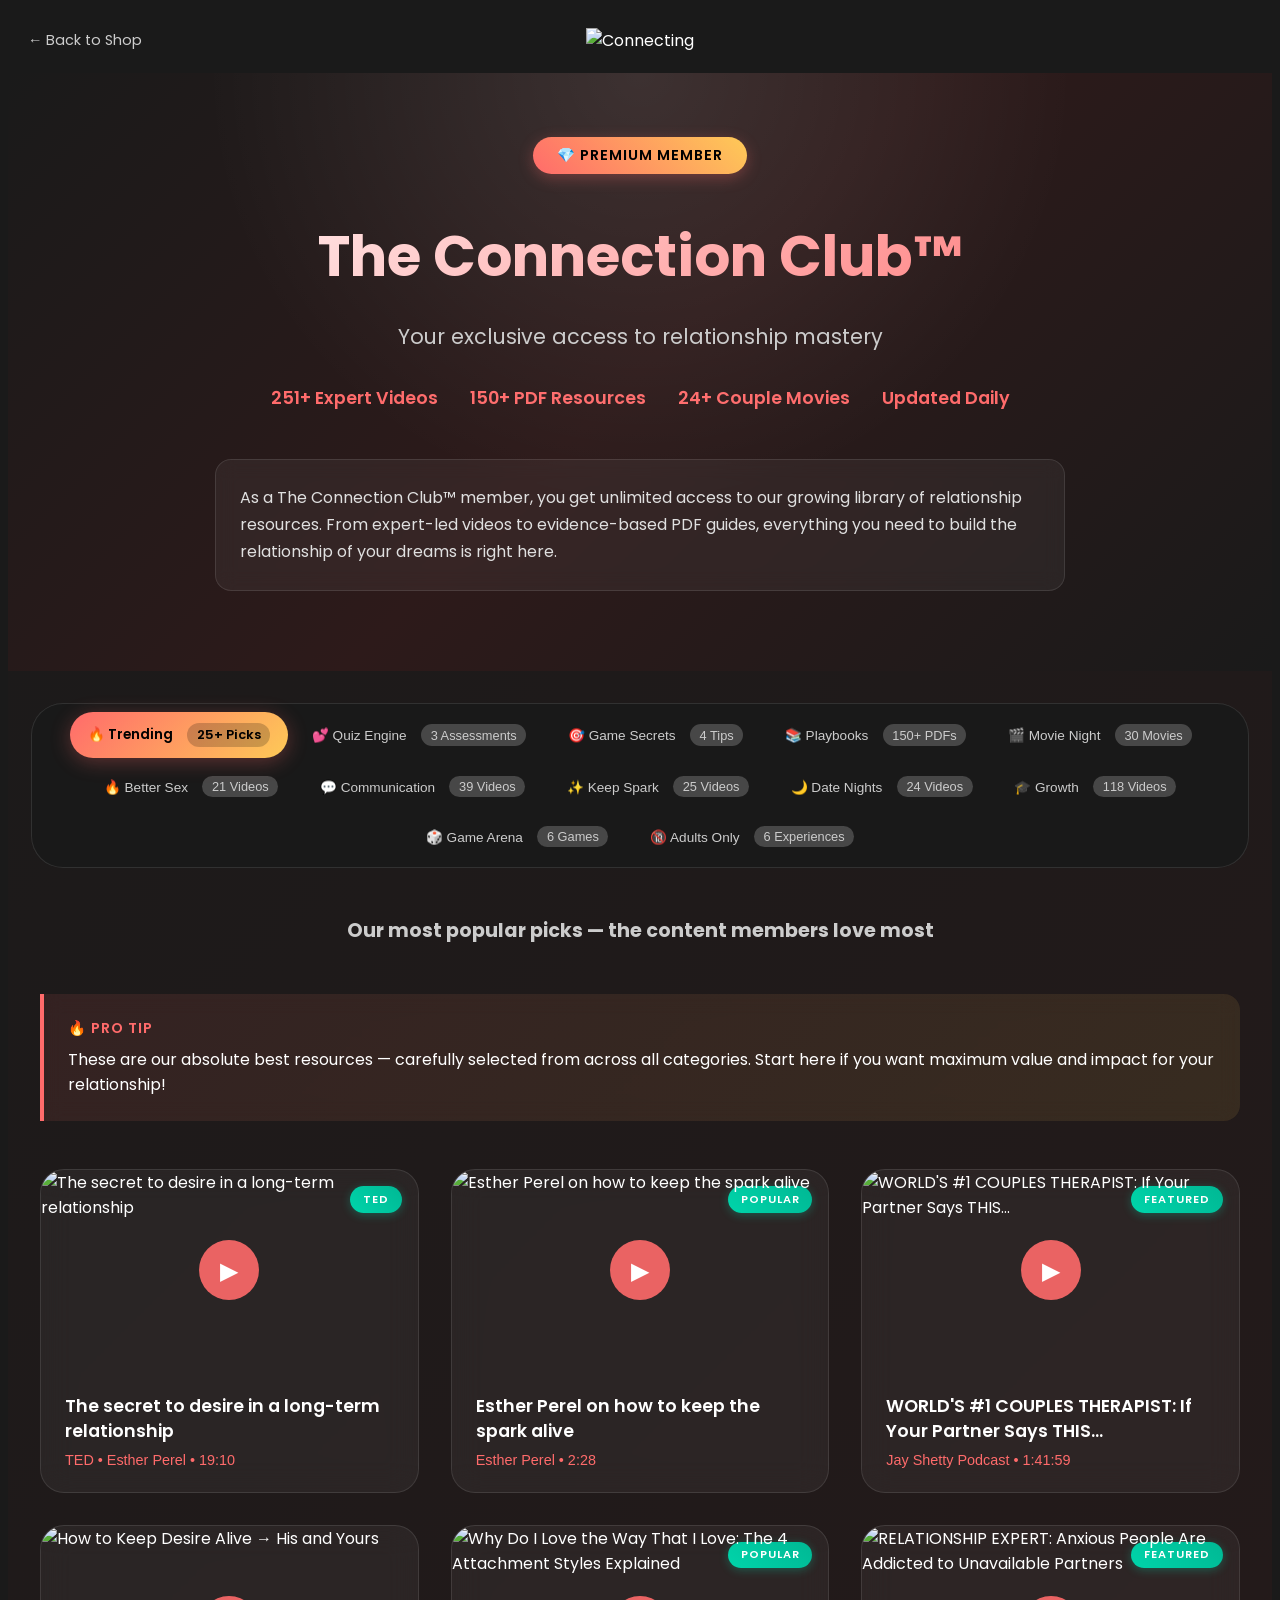
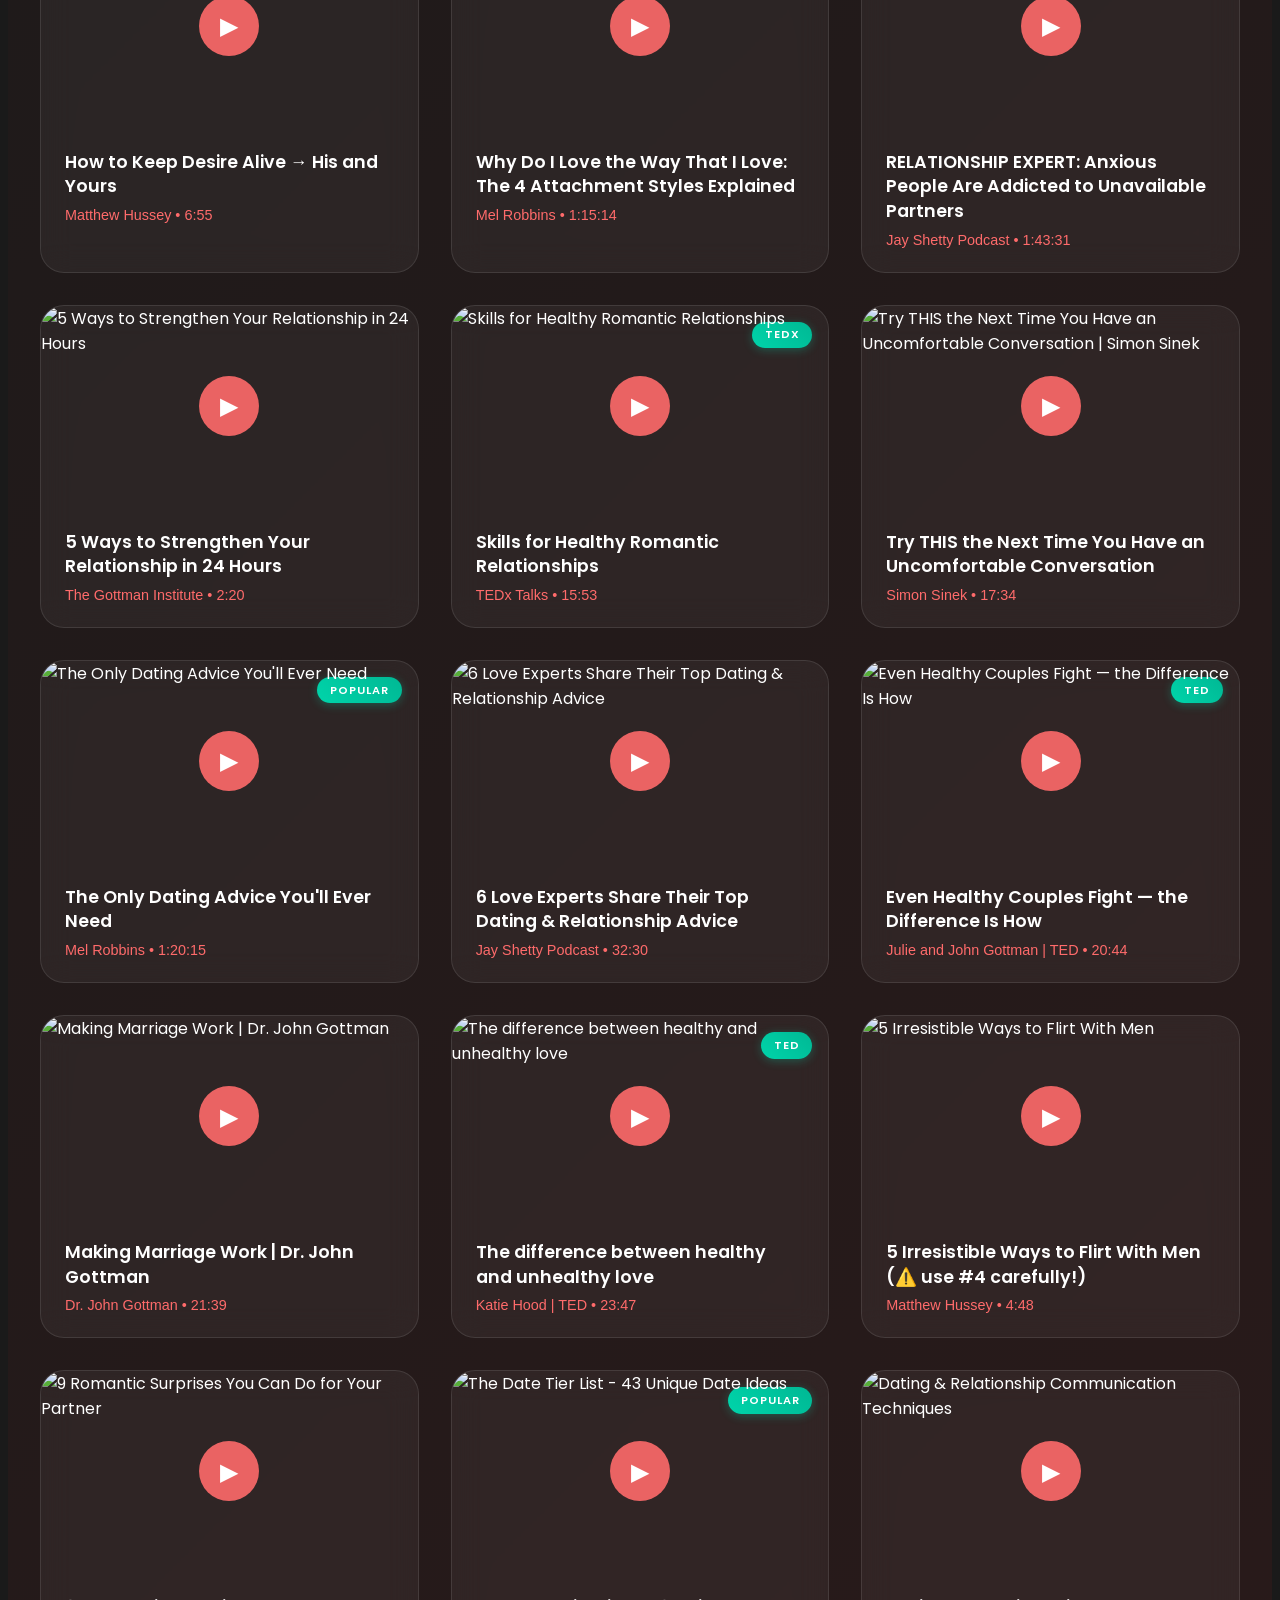
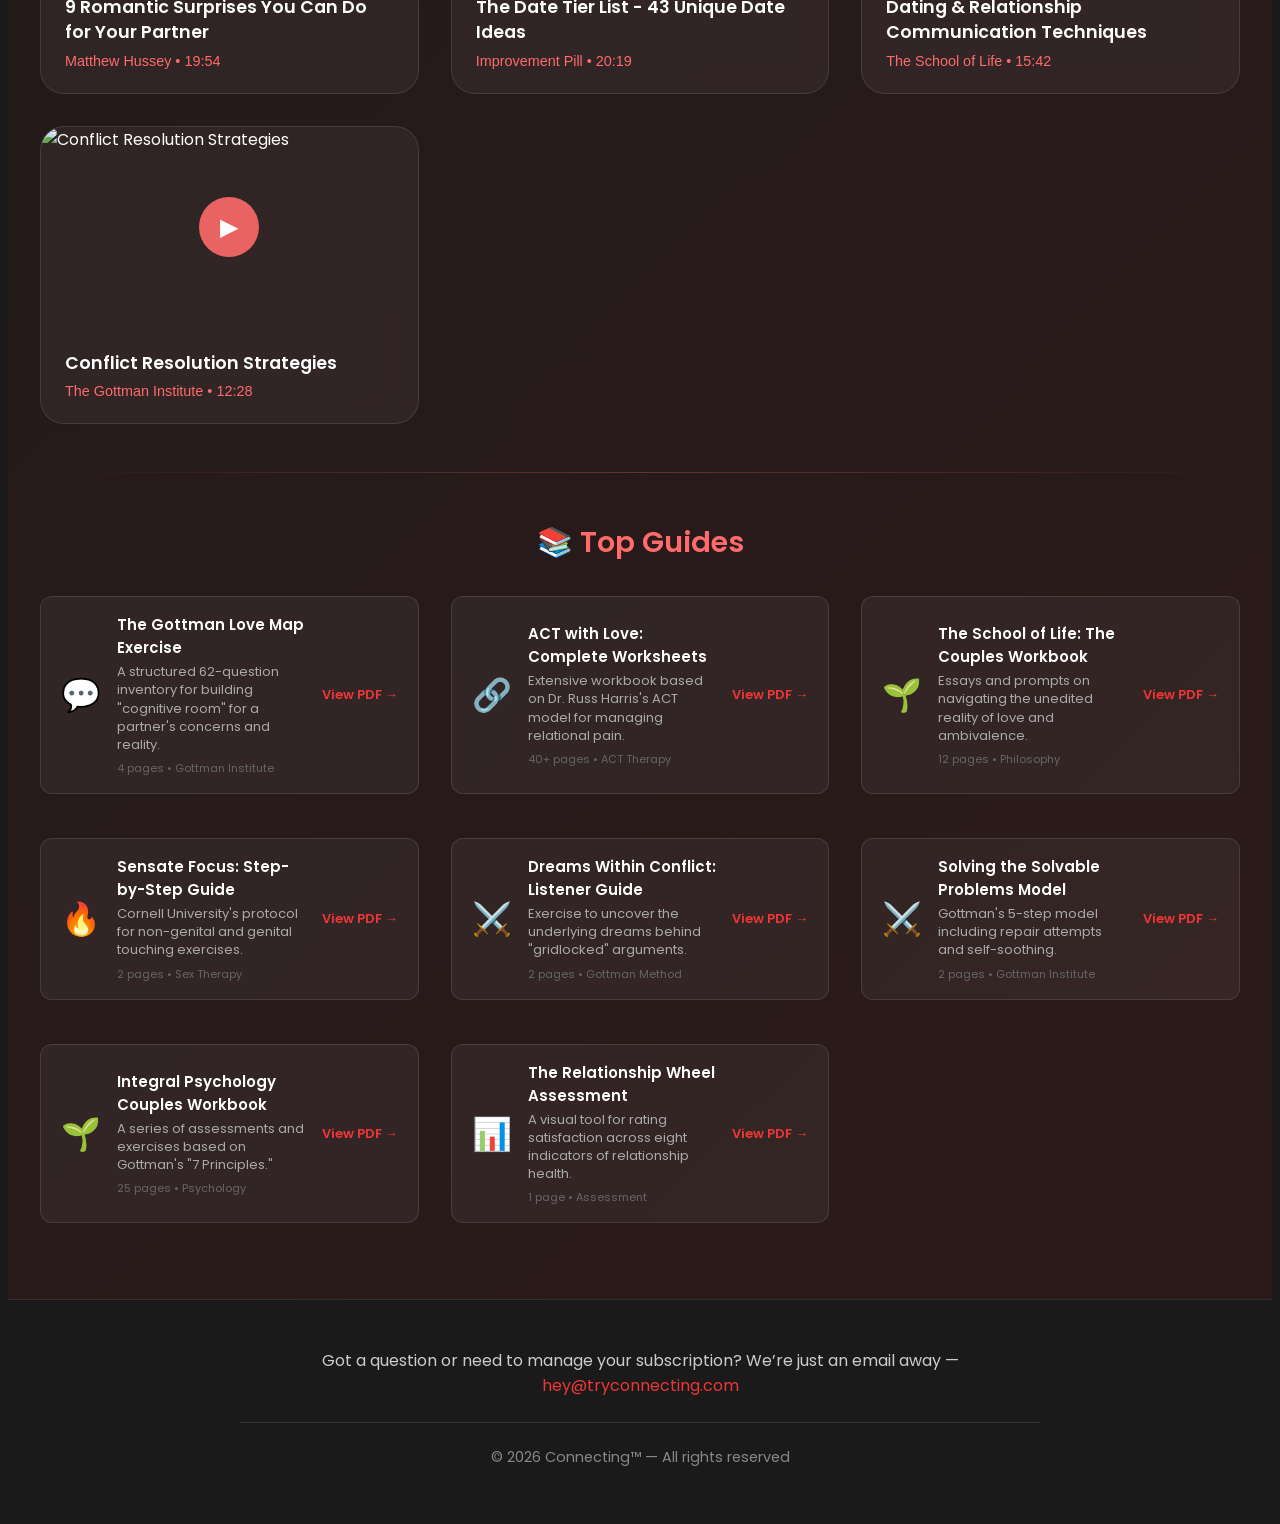
==== commit 5e044fea: "Fix: rename roulette spinWheel to spinRoulette, hide grid in openSection/closeSectionContent, remove" ====
--- a/index.html
+++ b/index.html
@@ -35,7 +35,1216 @@
     }
     .access-gate button:hover { transform: scale(1.05); }
     .access-gate .error { color: #ff6b6b; margin-top: 10px; display: none; }
-    .portal-wrap { display: none; }
+    .portal-wrap { display: block; }
+    .access-gate { display: none !important; }
+    .age-verification-gate { display: none !important; }
+    
+    /* Adults Only Age Verification Gate */
+    .age-verification-gate {
+      display: none;
+      flex-direction: column;
+      align-items: center;
+      justify-content: center;
+      min-height: 100vh;
+      background: linear-gradient(135deg, #2a1a3e 0%, #1a1a2e 50%, #16213e 100%);
+      font-family: 'Poppins', sans-serif;
+      color: white;
+      position: fixed;
+      top: 0;
+      left: 0;
+      width: 100%;
+      z-index: 10000;
+    }
+    
+    .age-verification-gate .gate-logo { 
+      width: 180px; 
+      margin-bottom: 40px; 
+      filter: drop-shadow(0 10px 20px rgba(231, 76, 111, 0.3));
+    }
+    
+    .age-verification-gate h1 { 
+      font-size: 2.2rem; 
+      margin-bottom: 15px; 
+      background: linear-gradient(135deg, #e74c6f, #ff9aa2);
+      -webkit-background-clip: text;
+      -webkit-text-fill-color: transparent;
+      background-clip: text;
+    }
+    
+    .age-verification-gate .subtitle {
+      color: rgba(255,255,255,0.8); 
+      margin-bottom: 30px; 
+      font-size: 1.1rem;
+      text-align: center;
+      max-width: 500px;
+      line-height: 1.5;
+    }
+    
+    .age-verification-gate .age-notice {
+      background: rgba(231, 76, 111, 0.1);
+      border: 2px solid rgba(231, 76, 111, 0.3);
+      border-radius: 15px;
+      padding: 25px;
+      margin-bottom: 40px;
+      text-align: center;
+      max-width: 450px;
+    }
+    
+    .age-verification-gate .age-notice h3 {
+      color: #e74c6f;
+      margin-bottom: 15px;
+      font-size: 1.3rem;
+    }
+    
+    .age-verification-gate .age-notice p {
+      color: rgba(255,255,255,0.8);
+      line-height: 1.6;
+      margin-bottom: 0;
+    }
+    
+    .age-buttons {
+      display: flex;
+      gap: 20px;
+      flex-wrap: wrap;
+      justify-content: center;
+    }
+    
+    .age-button {
+      padding: 16px 32px; 
+      border-radius: 12px; 
+      border: none;
+      font-size: 16px; 
+      font-weight: 600; 
+      cursor: pointer; 
+      font-family: 'Poppins', sans-serif;
+      transition: all 0.3s ease;
+      min-width: 140px;
+    }
+    
+    .age-button.confirm {
+      background: linear-gradient(135deg, #e74c6f, #c0392b); 
+      color: white;
+    }
+    
+    .age-button.confirm:hover { 
+      transform: scale(1.05); 
+      box-shadow: 0 10px 25px rgba(231, 76, 111, 0.4);
+    }
+    
+    .age-button.deny {
+      background: rgba(255, 255, 255, 0.1); 
+      color: rgba(255,255,255,0.7);
+      border: 2px solid rgba(255, 255, 255, 0.2);
+    }
+    
+    .age-button.deny:hover { 
+      background: rgba(255, 255, 255, 0.05); 
+      transform: scale(1.05);
+    }
+    
+    .age-warning {
+      margin-top: 30px;
+      color: rgba(255,255,255,0.5);
+      font-size: 0.9rem;
+      text-align: center;
+      max-width: 400px;
+    }
+    
+    /* Intimate Cards Styling */
+    .intimate-card {
+      background: rgba(255, 255, 255, 0.08);
+      border: 2px solid rgba(231, 76, 111, 0.3);
+      border-radius: 20px;
+      padding: 2rem;
+      text-align: center;
+      cursor: pointer;
+      transition: all 0.3s ease;
+      position: relative;
+      overflow: hidden;
+      backdrop-filter: blur(10px);
+    }
+
+    .intimate-card::before {
+      content: '';
+      position: absolute;
+      top: -50%;
+      left: -50%;
+      width: 200%;
+      height: 200%;
+      background: linear-gradient(45deg, transparent, rgba(231, 76, 111, 0.15), transparent);
+      transform: rotate(45deg);
+      transition: all 0.6s ease;
+      opacity: 0;
+    }
+
+    .intimate-card:hover::before {
+      opacity: 1;
+      animation: shimmer 1.5s ease-in-out;
+    }
+
+    .intimate-card:hover {
+      transform: translateY(-8px);
+      border-color: #e74c6f;
+      box-shadow: 0 25px 50px rgba(231, 76, 111, 0.25);
+    }
+
+    .intimate-header {
+      position: relative;
+      z-index: 1;
+    }
+
+    .intimate-icon {
+      font-size: 3rem;
+      margin-bottom: 1rem;
+      filter: drop-shadow(0 5px 15px rgba(231, 76, 111, 0.3));
+    }
+
+    .intimate-card h3 {
+      font-size: 1.6rem;
+      font-weight: 600;
+      margin-bottom: 1rem;
+      color: #e74c6f;
+      position: relative;
+      z-index: 1;
+    }
+
+    .intimate-card p {
+      color: #b0b8d4;
+      line-height: 1.6;
+      margin-bottom: 1.5rem;
+      position: relative;
+      z-index: 1;
+    }
+
+    .intimate-stats {
+      display: flex;
+      justify-content: center;
+      gap: 0.8rem;
+      flex-wrap: wrap;
+      margin-bottom: 2rem;
+      position: relative;
+      z-index: 1;
+    }
+
+    .intimate-stats span {
+      background: rgba(231, 76, 111, 0.2);
+      padding: 0.4rem 0.9rem;
+      border-radius: 20px;
+      font-size: 0.8rem;
+      color: #ff9aa2;
+      border: 1px solid rgba(231, 76, 111, 0.4);
+    }
+
+    .intimate-btn {
+      background: linear-gradient(135deg, #e74c6f, #c0392b);
+      color: white;
+      border: none;
+      padding: 12px 24px;
+      border-radius: 25px;
+      font-weight: 600;
+      cursor: pointer;
+      font-family: 'Poppins', sans-serif;
+      transition: all 0.3s ease;
+      position: relative;
+      z-index: 1;
+    }
+
+    .intimate-btn:hover {
+      transform: scale(1.05);
+      box-shadow: 0 10px 25px rgba(231, 76, 111, 0.4);
+    }
+
+    /* Section Content Styling */
+    .section-container {
+      background: rgba(255, 255, 255, 0.05);
+      border-radius: 20px;
+      padding: 2rem;
+      margin: 2rem 0;
+    }
+
+    .section-header {
+      text-align: center;
+      margin-bottom: 2rem;
+    }
+
+    .section-header h2 {
+      color: #e74c6f;
+      margin-bottom: 1rem;
+      font-size: 2rem;
+    }
+
+    .back-to-menu {
+      background: rgba(255, 255, 255, 0.1);
+      color: #b0b8d4;
+      border: 1px solid rgba(255, 255, 255, 0.2);
+      padding: 10px 20px;
+      border-radius: 20px;
+      cursor: pointer;
+      margin-bottom: 2rem;
+      transition: all 0.3s ease;
+    }
+
+    .back-to-menu:hover {
+      background: rgba(231, 76, 111, 0.2);
+      color: #e74c6f;
+    }
+
+    /* Spinner Wheel Styling */
+    .spinner-wheel {
+      width: 300px;
+      height: 300px;
+      border-radius: 50%;
+      background: conic-gradient(
+        #e74c6f 0deg 30deg,
+        #c0392b 30deg 60deg,
+        #ff9aa2 60deg 90deg,
+        #e74c6f 90deg 120deg,
+        #c0392b 120deg 150deg,
+        #ff9aa2 150deg 180deg,
+        #e74c6f 180deg 210deg,
+        #c0392b 210deg 240deg,
+        #ff9aa2 240deg 270deg,
+        #e74c6f 270deg 300deg,
+        #c0392b 300deg 330deg,
+        #ff9aa2 330deg 360deg
+      );
+      margin: 0 auto;
+      position: relative;
+      transition: transform 4s cubic-bezier(0.17, 0.67, 0.12, 0.99);
+      box-shadow: 0 10px 30px rgba(0,0,0,0.3);
+      border: 4px solid rgba(231, 76, 111, 0.8);
+    }
+    
+    .spinner-wheel.spinning {
+      animation: spin-glow 0.5s ease-in-out infinite alternate;
+    }
+    
+    @keyframes spin-glow {
+      0% { box-shadow: 0 10px 30px rgba(0,0,0,0.3), 0 0 0 rgba(231, 76, 111, 0.4); }
+      100% { box-shadow: 0 15px 40px rgba(0,0,0,0.4), 0 0 20px rgba(231, 76, 111, 0.6); }
+    }
+
+    .spinner-center {
+      position: absolute;
+      top: 50%;
+      left: 50%;
+      transform: translate(-50%, -50%);
+      width: 100px;
+      height: 100px;
+      background: #1a1a2e;
+      border-radius: 50%;
+      display: flex;
+      flex-direction: column;
+      align-items: center;
+      justify-content: center;
+      cursor: pointer;
+      border: 3px solid #e74c6f;
+    }
+
+    .spinner-arrow {
+      color: #e74c6f;
+      font-size: 1.5rem;
+      margin-bottom: 5px;
+    }
+
+    .spin-text {
+      color: #e74c6f;
+      font-weight: 600;
+      font-size: 0.9rem;
+    }
+
+    /* Bucket List Styling */
+    .bucket-list-progress {
+      background: rgba(255, 255, 255, 0.1);
+      padding: 1.5rem;
+      border-radius: 15px;
+      margin-bottom: 2rem;
+    }
+
+    .progress-header {
+      text-align: center;
+      color: #e74c6f;
+      font-weight: 600;
+      margin-bottom: 1rem;
+    }
+
+    .progress-bar {
+      height: 10px;
+      background: rgba(255, 255, 255, 0.1);
+      border-radius: 5px;
+      overflow: hidden;
+    }
+
+    .progress-fill {
+      height: 100%;
+      background: linear-gradient(135deg, #e74c6f, #ff9aa2);
+      width: 0%;
+      transition: width 0.5s ease;
+    }
+
+    .category-section {
+      margin: 3rem 0;
+    }
+
+    .category-section h3 {
+      color: #e74c6f;
+      margin-bottom: 1.5rem;
+      font-size: 1.5rem;
+    }
+
+    .challenges-grid {
+      display: grid;
+      grid-template-columns: repeat(auto-fit, minmax(250px, 1fr));
+      gap: 1rem;
+    }
+
+    .challenge-item {
+      background: rgba(255, 255, 255, 0.08);
+      border: 1px solid rgba(231, 76, 111, 0.3);
+      border-radius: 10px;
+      padding: 1rem;
+      cursor: pointer;
+      transition: all 0.3s ease;
+      display: flex;
+      align-items: center;
+      gap: 1rem;
+    }
+
+    .challenge-item:hover {
+      background: rgba(231, 76, 111, 0.1);
+    }
+
+    .challenge-item.completed {
+      background: rgba(231, 76, 111, 0.2);
+      border-color: #e74c6f;
+    }
+
+    .challenge-checkbox {
+      width: 20px;
+      height: 20px;
+      border-radius: 50%;
+      border: 2px solid #e74c6f;
+      display: flex;
+      align-items: center;
+      justify-content: center;
+      color: #e74c6f;
+      flex-shrink: 0;
+    }
+
+    /* Timing Guide Styling */
+    .timing-sections {
+      display: grid;
+      grid-template-columns: repeat(auto-fit, minmax(300px, 1fr));
+      gap: 2rem;
+      margin: 2rem 0;
+    }
+
+    .timing-card {
+      background: rgba(255, 255, 255, 0.08);
+      border: 2px solid rgba(231, 76, 111, 0.3);
+      border-radius: 15px;
+      padding: 2rem;
+      cursor: pointer;
+      transition: all 0.3s ease;
+      text-align: center;
+    }
+
+    .timing-card:hover {
+      transform: translateY(-5px);
+      border-color: #e74c6f;
+      box-shadow: 0 15px 30px rgba(231, 76, 111, 0.2);
+    }
+
+    .timing-card h3 {
+      color: #e74c6f;
+      margin-bottom: 1rem;
+    }
+
+    /* Fantasy Game Styling */
+    .tier-selection {
+      display: flex;
+      justify-content: center;
+      gap: 1rem;
+      flex-wrap: wrap;
+      margin: 2rem 0;
+    }
+
+    .tier-btn {
+      background: rgba(255, 255, 255, 0.1);
+      border: 2px solid rgba(231, 76, 111, 0.3);
+      color: #e74c6f;
+      padding: 1rem 2rem;
+      border-radius: 25px;
+      cursor: pointer;
+      transition: all 0.3s ease;
+      font-family: 'Poppins', sans-serif;
+      font-weight: 500;
+    }
+
+    .tier-btn:hover {
+      background: rgba(231, 76, 111, 0.2);
+      transform: scale(1.05);
+    }
+
+    /* Massage Guide Styling */
+    .massage-tutorials {
+      display: grid;
+      grid-template-columns: repeat(auto-fit, minmax(300px, 1fr));
+      gap: 2rem;
+      margin: 2rem 0;
+    }
+
+    .massage-card {
+      background: rgba(255, 255, 255, 0.08);
+      border: 2px solid rgba(231, 76, 111, 0.3);
+      border-radius: 15px;
+      padding: 2rem;
+      cursor: pointer;
+      transition: all 0.3s ease;
+      text-align: center;
+    }
+
+    .massage-card:hover {
+      transform: translateY(-5px);
+      border-color: #e74c6f;
+      box-shadow: 0 15px 30px rgba(231, 76, 111, 0.2);
+    }
+
+    .massage-icon {
+      font-size: 3rem;
+      margin-bottom: 1rem;
+    }
+
+    .massage-card h3 {
+      color: #e74c6f;
+      margin-bottom: 1rem;
+    }
+
+    .duration {
+      background: rgba(231, 76, 111, 0.2);
+      padding: 0.3rem 0.8rem;
+      border-radius: 15px;
+      font-size: 0.8rem;
+      color: #ff9aa2;
+      display: inline-block;
+      margin-top: 1rem;
+    }
+
+    /* Mobile Optimizations */
+    @media (max-width: 768px) {
+      .adults-content-grid {
+        grid-template-columns: 1fr !important;
+        gap: 1.5rem !important;
+      }
+      
+      .intimate-card {
+        padding: 1.5rem;
+      }
+      
+      .age-verification-gate .age-buttons {
+        flex-direction: column;
+        align-items: center;
+      }
+      
+      .age-verification-gate .age-button {
+        width: 100%;
+        max-width: 280px;
+      }
+      
+      .spinner-wheel {
+        width: 250px;
+        height: 250px;
+      }
+      
+      .timing-sections,
+      .massage-tutorials {
+        grid-template-columns: 1fr !important;
+      }
+      
+      .tier-selection {
+        flex-direction: column;
+        align-items: center;
+      }
+      
+      .tier-btn {
+        width: 100%;
+        max-width: 280px;
+      }
+    }
+    
+    /* Quiz Engine Styles */
+    .quiz-cards {
+      display: grid;
+      grid-template-columns: repeat(auto-fit, minmax(320px, 1fr));
+      gap: 2rem;
+      margin: 2rem 0;
+    }
+
+    .quiz-card {
+      background: rgba(255, 255, 255, 0.08);
+      border: 1px solid rgba(231, 76, 111, 0.3);
+      border-radius: 20px;
+      padding: 2rem;
+      text-align: center;
+      cursor: pointer;
+      transition: all 0.3s ease;
+      position: relative;
+      overflow: hidden;
+    }
+
+    .quiz-card::before {
+      content: '';
+      position: absolute;
+      top: -50%;
+      left: -50%;
+      width: 200%;
+      height: 200%;
+      background: linear-gradient(45deg, transparent, rgba(231, 76, 111, 0.1), transparent);
+      transform: rotate(45deg);
+      transition: all 0.6s ease;
+      opacity: 0;
+    }
+
+    .quiz-card:hover::before {
+      opacity: 1;
+      animation: shimmer 1.5s ease-in-out;
+    }
+
+    @keyframes shimmer {
+      0% { transform: translateX(-100%) translateY(-100%) rotate(45deg); }
+      100% { transform: translateX(100%) translateY(100%) rotate(45deg); }
+    }
+
+    .quiz-card:hover {
+      transform: translateY(-10px);
+      border-color: #e74c6f;
+      box-shadow: 0 20px 40px rgba(231, 76, 111, 0.2);
+    }
+
+    .quiz-card h3 {
+      font-size: 1.5rem;
+      font-weight: 600;
+      margin-bottom: 1rem;
+      color: #e74c6f;
+      position: relative;
+      z-index: 1;
+    }
+
+    .quiz-card p {
+      color: #b0b8d4;
+      line-height: 1.5;
+      margin-bottom: 1.5rem;
+      position: relative;
+      z-index: 1;
+    }
+
+    .quiz-stats {
+      display: flex;
+      justify-content: center;
+      gap: 1rem;
+      flex-wrap: wrap;
+      position: relative;
+      z-index: 1;
+    }
+
+    .quiz-stats span {
+      background: rgba(231, 76, 111, 0.2);
+      padding: 0.3rem 0.8rem;
+      border-radius: 20px;
+      font-size: 0.8rem;
+      color: #ff9aa2;
+      border: 1px solid rgba(231, 76, 111, 0.3);
+    }
+
+    .quiz-interface {
+      background: rgba(255, 255, 255, 0.05);
+      border-radius: 20px;
+      padding: 2rem;
+      margin: 2rem 0;
+    }
+
+    .quiz-header {
+      text-align: center;
+      margin-bottom: 2rem;
+    }
+
+    .quiz-header h2 {
+      color: #e74c6f;
+      margin-bottom: 1rem;
+    }
+
+    .quiz-progress {
+      background: rgba(255, 255, 255, 0.1);
+      border-radius: 10px;
+      height: 8px;
+      width: 100%;
+      margin: 1rem 0;
+      overflow: hidden;
+    }
+
+    .quiz-progress-bar {
+      background: linear-gradient(135deg, #e74c6f, #ff9aa2);
+      height: 100%;
+      width: 0%;
+      transition: width 0.3s ease;
+      border-radius: 10px;
+    }
+
+    .progress-text {
+      color: #b0b8d4;
+      font-size: 0.9rem;
+    }
+
+    .partner-selection {
+      display: flex;
+      justify-content: center;
+      gap: 1rem;
+      margin-bottom: 2rem;
+    }
+
+    .partner-tab {
+      background: rgba(255, 255, 255, 0.1);
+      border: 2px solid rgba(255, 255, 255, 0.2);
+      border-radius: 25px;
+      padding: 0.7rem 1.5rem;
+      cursor: pointer;
+      transition: all 0.3s ease;
+      color: #b0b8d4;
+      font-weight: 500;
+    }
+
+    .partner-tab.active {
+      background: linear-gradient(135deg, #e74c6f, #c0392b);
+      border-color: #e74c6f;
+      color: white;
+    }
+
+    .question-container {
+      text-align: center;
+      margin: 2rem 0;
+    }
+
+    .question {
+      font-size: 1.3rem;
+      color: white;
+      margin-bottom: 2rem;
+      line-height: 1.5;
+      font-weight: 500;
+    }
+
+    .answers {
+      display: flex;
+      flex-direction: column;
+      gap: 1rem;
+      max-width: 600px;
+      margin: 0 auto;
+    }
+
+    .answer-option {
+      background: rgba(255, 255, 255, 0.08);
+      border: 2px solid rgba(255, 255, 255, 0.15);
+      border-radius: 12px;
+      padding: 1rem 1.5rem;
+      cursor: pointer;
+      transition: all 0.3s ease;
+      text-align: left;
+      color: #b0b8d4;
+    }
+
+    .answer-option:hover {
+      background: rgba(231, 76, 111, 0.1);
+      border-color: rgba(231, 76, 111, 0.5);
+      transform: translateX(10px);
+    }
+
+    .answer-option.selected {
+      background: linear-gradient(135deg, rgba(231, 76, 111, 0.2), rgba(192, 57, 43, 0.2));
+      border-color: #e74c6f;
+      color: white;
+    }
+
+    .quiz-navigation {
+      display: flex;
+      justify-content: space-between;
+      align-items: center;
+      margin-top: 2rem;
+      gap: 1rem;
+    }
+
+    .btn {
+      padding: 0.8rem 1.5rem;
+      border-radius: 12px;
+      border: none;
+      cursor: pointer;
+      font-size: 1rem;
+      font-weight: 600;
+      font-family: 'Poppins', sans-serif;
+      transition: all 0.3s ease;
+    }
+
+    .btn-primary {
+      background: linear-gradient(135deg, #e74c6f, #c0392b);
+      color: white;
+    }
+
+    .btn-primary:hover:not(:disabled) {
+      transform: translateY(-2px);
+      box-shadow: 0 10px 20px rgba(231, 76, 111, 0.3);
+    }
+
+    .btn-primary:disabled {
+      opacity: 0.5;
+      cursor: not-allowed;
+    }
+
+    .btn-secondary {
+      background: rgba(255, 255, 255, 0.1);
+      border: 2px solid rgba(255, 255, 255, 0.3);
+      color: #b0b8d4;
+    }
+
+    .btn-secondary:hover {
+      background: rgba(255, 255, 255, 0.2);
+      transform: translateY(-2px);
+    }
+
+    .results-screen {
+      text-align: center;
+      padding: 2rem;
+    }
+
+    .results-header h2 {
+      color: #e74c6f;
+      margin-bottom: 1rem;
+    }
+
+    .love-language-result {
+      background: linear-gradient(135deg, rgba(231, 76, 111, 0.1), rgba(192, 57, 43, 0.1));
+      border: 2px solid rgba(231, 76, 111, 0.3);
+      border-radius: 20px;
+      padding: 2rem;
+      margin: 1rem 0;
+      text-align: center;
+    }
+
+    .love-language-result h3 {
+      color: #e74c6f;
+      font-size: 1.8rem;
+      margin-bottom: 1rem;
+    }
+
+    .love-language-result .score {
+      font-size: 1.2rem;
+      color: #ff9aa2;
+      margin-bottom: 1rem;
+    }
+
+    .love-language-result .description {
+      color: #b0b8d4;
+      line-height: 1.6;
+      font-size: 1rem;
+    }
+
+    .partner-results {
+      display: grid;
+      grid-template-columns: repeat(auto-fit, minmax(300px, 1fr));
+      gap: 2rem;
+      margin: 2rem 0;
+    }
+
+    .hidden {
+      display: none !important;
+    }
+    
+    /* Adults Only Result Cards */
+    .result-card {
+      background: rgba(231, 76, 111, 0.1);
+      border: 2px solid rgba(231, 76, 111, 0.3);
+      border-radius: 20px;
+      padding: 2rem;
+      text-align: center;
+      margin: 2rem auto;
+      max-width: 600px;
+    }
+    
+    .result-card h3 {
+      color: #e74c6f;
+      font-size: 1.8rem;
+      margin-bottom: 1rem;
+    }
+    
+    .difficulty-rating {
+      background: rgba(255, 255, 255, 0.1);
+      display: inline-block;
+      padding: 0.5rem 1rem;
+      border-radius: 20px;
+      color: #ff9aa2;
+      font-weight: 600;
+      margin-bottom: 1rem;
+    }
+    
+    .position-tips {
+      background: rgba(255, 255, 255, 0.05);
+      padding: 1.5rem;
+      border-radius: 15px;
+      margin-top: 1.5rem;
+      text-align: left;
+    }
+    
+    .answer-btn:hover {
+      background: rgba(231, 76, 111, 0.2) !important;
+      border-color: rgba(231, 76, 111, 0.5) !important;
+      color: white !important;
+      transform: translateY(-2px);
+      transition: all 0.3s ease;
+    }
+
+    /* Game Arena Styles */
+    .game-interface {
+      position: fixed;
+      top: 0;
+      left: 0;
+      right: 0;
+      bottom: 0;
+      width: 100vw;
+      height: 100vh;
+      background: #1a1a2e;
+      z-index: 10000;
+      padding: 2rem;
+      box-sizing: border-box;
+      overflow-y: auto;
+      font-family: 'Poppins', sans-serif;
+      -webkit-overflow-scrolling: touch;
+      display: none;
+    }
+    
+    .game-header {
+      display: flex;
+      justify-content: space-between;
+      align-items: center;
+      margin-bottom: 2rem;
+      border-bottom: 2px solid rgba(231, 76, 111, 0.3);
+      padding-bottom: 1rem;
+    }
+    
+    .game-header h2 {
+      color: #e74c6f;
+      margin: 0;
+      font-size: 1.8rem;
+    }
+    
+    .close-btn {
+      background: rgba(231, 76, 111, 0.2);
+      border: 2px solid #e74c6f;
+      border-radius: 50%;
+      color: #e74c6f;
+      width: 40px;
+      height: 40px;
+      font-size: 1.2rem;
+      cursor: pointer;
+      transition: all 0.3s ease;
+    }
+    
+    .close-btn:hover {
+      background: #e74c6f;
+      color: white;
+    }
+    
+    .game-content {
+      max-width: 800px;
+      margin: 0 auto;
+    }
+    
+    .difficulty-selector h3, .turn-indicator, .wyr-question h3, .story-display h3, .trivia-question h4, .battle-turn h3 {
+      color: #b0b8d4;
+      text-align: center;
+      margin-bottom: 2rem;
+      font-size: 1.4rem;
+      line-height: 1.5;
+    }
+    
+    .difficulty-buttons, .choice-buttons, .wyr-controls, .story-controls, .trivia-controls, .battle-controls, .roulette-categories, .age-buttons {
+      display: flex;
+      gap: 1rem;
+      justify-content: center;
+      flex-wrap: wrap;
+      margin-bottom: 2rem;
+    }
+    
+    .diff-btn, .choice-btn, .wyr-btn, .next-btn, .add-btn, .start-btn, .roulette-btn, .spin-btn, .new-btn, .pass-btn, .age-button {
+      background: rgba(231, 76, 111, 0.1);
+      border: 2px solid rgba(231, 76, 111, 0.3);
+      border-radius: 12px;
+      color: #b0b8d4;
+      padding: 12px 24px;
+      font-size: 1rem;
+      cursor: pointer;
+      transition: all 0.3s ease;
+      font-family: 'Poppins', sans-serif;
+    }
+    
+    .diff-btn:hover, .choice-btn:hover, .wyr-btn:hover, .next-btn:hover, .add-btn:hover, .start-btn:hover, .roulette-btn:hover, .spin-btn:hover, .new-btn:hover, .pass-btn:hover, .age-button:hover {
+      background: rgba(231, 76, 111, 0.3);
+      border-color: #e74c6f;
+      color: white;
+      transform: translateY(-2px);
+    }
+    
+    .choice-btn.truth {
+      background: rgba(76, 175, 80, 0.1);
+      border-color: rgba(76, 175, 80, 0.3);
+    }
+    
+    .choice-btn.dare {
+      background: rgba(255, 152, 0, 0.1);
+      border-color: rgba(255, 152, 0, 0.3);
+    }
+    
+    .question-card {
+      background: rgba(255, 255, 255, 0.05);
+      border-radius: 15px;
+      padding: 2rem;
+      text-align: center;
+      margin: 2rem 0;
+      border: 1px solid rgba(231, 76, 111, 0.2);
+    }
+    
+    .question-card p {
+      color: #b0b8d4;
+      font-size: 1.1rem;
+      line-height: 1.6;
+      margin-bottom: 1.5rem;
+    }
+    
+    .wyr-options {
+      display: grid;
+      grid-template-columns: 1fr 1fr;
+      gap: 2rem;
+      margin: 2rem 0;
+    }
+    
+    .wyr-option {
+      background: rgba(255, 255, 255, 0.05);
+      border-radius: 15px;
+      padding: 2rem;
+      text-align: center;
+      border: 2px solid rgba(231, 76, 111, 0.2);
+      cursor: pointer;
+      transition: all 0.3s ease;
+    }
+    
+    .wyr-option:hover, .wyr-option.selected {
+      border-color: #e74c6f;
+      background: rgba(231, 76, 111, 0.1);
+    }
+    
+    .wyr-option p {
+      color: #b0b8d4;
+      margin-top: 1rem;
+    }
+    
+    .story-content {
+      background: rgba(255, 255, 255, 0.05);
+      border-radius: 15px;
+      padding: 2rem;
+      margin-bottom: 2rem;
+      min-height: 100px;
+      color: #b0b8d4;
+      line-height: 1.6;
+    }
+    
+    .story-prompt {
+      background: rgba(231, 76, 111, 0.1);
+      border-radius: 15px;
+      padding: 2rem;
+      margin-bottom: 2rem;
+    }
+    
+    .story-prompt h4 {
+      color: #e74c6f;
+      margin-bottom: 1rem;
+    }
+    
+    .story-prompt p {
+      color: #b0b8d4;
+      margin-bottom: 1rem;
+    }
+    
+    #story-input {
+      width: 100%;
+      background: rgba(255, 255, 255, 0.1);
+      border: 2px solid rgba(231, 76, 111, 0.3);
+      border-radius: 10px;
+      color: white;
+      padding: 1rem;
+      font-family: 'Poppins', sans-serif;
+      resize: vertical;
+      min-height: 80px;
+    }
+    
+    .trivia-setup input, #battle-p1-name, #battle-p2-name {
+      background: rgba(255, 255, 255, 0.1);
+      border: 2px solid rgba(231, 76, 111, 0.3);
+      border-radius: 10px;
+      color: white;
+      padding: 1rem;
+      margin: 0.5rem;
+      font-family: 'Poppins', sans-serif;
+      width: 200px;
+    }
+    
+    .trivia-score {
+      text-align: center;
+      font-size: 2rem;
+      color: #e74c6f;
+      margin-bottom: 2rem;
+    }
+    
+    .roulette-display {
+      text-align: center;
+      max-width: 600px;
+      margin: 0 auto;
+    }
+    
+    .wheel-container {
+      position: relative;
+      margin: 2rem auto;
+      width: 300px;
+      height: 300px;
+    }
+    
+    .spinner {
+      width: 300px;
+      height: 300px;
+      border: 3px solid #e74c6f;
+      border-radius: 50%;
+      position: relative;
+      background: conic-gradient(
+        #e74c6f 0deg 45deg,
+        #16213e 45deg 90deg,
+        #e74c6f 90deg 135deg,
+        #16213e 135deg 180deg,
+        #e74c6f 180deg 225deg,
+        #16213e 225deg 270deg,
+        #e74c6f 270deg 315deg,
+        #16213e 315deg 360deg
+      );
+    }
+    
+    .wheel-pointer {
+      position: absolute;
+      top: -10px;
+      left: 50%;
+      transform: translateX(-50%);
+      font-size: 2rem;
+      color: #e74c6f;
+    }
+    
+    .roulette-result {
+      margin: 2rem 0;
+    }
+    
+    .roulette-result h3 {
+      color: #e74c6f;
+      margin-bottom: 1rem;
+    }
+    
+    .roulette-result p {
+      color: #b0b8d4;
+      font-size: 1.2rem;
+    }
+    
+    .custom-options {
+      max-width: 500px;
+      margin: 0 auto;
+    }
+    
+    .custom-option-item {
+      background: rgba(255, 255, 255, 0.05);
+      padding: 1rem;
+      margin: 0.5rem 0;
+      border-radius: 10px;
+      display: flex;
+      justify-content: space-between;
+      align-items: center;
+      color: #b0b8d4;
+    }
+    
+    .add-option {
+      display: flex;
+      gap: 1rem;
+      margin: 1rem 0;
+    }
+    
+    .add-option input {
+      flex: 1;
+      background: rgba(255, 255, 255, 0.1);
+      border: 2px solid rgba(231, 76, 111, 0.3);
+      border-radius: 10px;
+      color: white;
+      padding: 1rem;
+      font-family: 'Poppins', sans-serif;
+    }
+    
+    .battle-categories {
+      margin: 2rem 0;
+    }
+    
+    .battle-categories label {
+      display: block;
+      color: #b0b8d4;
+      margin: 0.5rem 0;
+      cursor: pointer;
+    }
+    
+    .battle-categories input[type="checkbox"] {
+      margin-right: 0.5rem;
+    }
+    
+    .compliment-prompt {
+      background: rgba(231, 76, 111, 0.1);
+      border-radius: 15px;
+      padding: 2rem;
+      margin: 2rem 0;
+      text-align: center;
+      color: #b0b8d4;
+      font-size: 1.1rem;
+    }
+    
+    .battle-stats {
+      text-align: center;
+      color: #b0b8d4;
+      margin-top: 2rem;
+    }
+    
+    @media (max-width: 768px) {
+      .game-interface {
+        padding: 1rem;
+      }
+      
+      .wyr-options {
+        grid-template-columns: 1fr;
+      }
+      
+      .wheel-container {
+        width: 250px;
+        height: 250px;
+      }
+      
+      .spinner {
+        width: 250px;
+        height: 250px;
+      }
+      
+      .difficulty-buttons, .choice-buttons, .roulette-categories {
+        flex-direction: column;
+        align-items: center;
+      }
+      
+      .diff-btn, .choice-btn, .roulette-btn {
+        width: 200px;
+      }
+    }
   </style>
 </head>
 <body>
@@ -47,6 +1256,26 @@
     <button onclick="checkAccess()">Enter Portal</button>
     <p class="error" id="accessError">Invalid access code. Please try again.</p>
   </div>
+  
+  <!-- Adults Only Age Verification Gate -->
+  <div class="age-verification-gate" id="ageVerificationGate">
+    <img src="https://tryconnecting.com/cdn/shop/files/Connecting_red_logo_rights.png?v=1736502003&width=500" alt="Connecting" class="gate-logo">
+    <h1>🔞 Adults Only Section</h1>
+    <p class="subtitle">This section contains mature content designed for couples 21+ seeking to enhance their intimate connection.</p>
+    
+    <div class="age-notice">
+      <h3>Age Verification Required</h3>
+      <p>You must be at least 21 years old to access this content. The following section contains adult themes, intimate guidance, and mature relationship content intended for consenting adults only.</p>
+    </div>
+    
+    <div class="age-buttons">
+      <button class="age-button confirm" onclick="confirmAge()">I am 21+ years old</button>
+      <button class="age-button deny" onclick="denyAge()">I am under 21</button>
+    </div>
+    
+    <p class="age-warning">By clicking "I am 21+ years old," you confirm that you meet the age requirement and consent to viewing mature content.</p>
+  </div>
+  
   <div class="portal-wrap" id="portalContent">
     <link href="https://fonts.googleapis.com/css2?family=Poppins:wght@300;400;500;600;700&display=swap" rel="stylesheet">
 <link href="css/style.css" rel="stylesheet">
@@ -72,6 +1301,9 @@
   <div class="tab-navigation">
  <button class="tab-button active" data-tab="trending">
   &#x1F525; Trending <span class="content-count">25+ Picks</span>
+ </button>
+ <button class="tab-button" data-tab="quiz-engine">
+  💕 Quiz Engine <span class="content-count">3 Assessments</span>
  </button>
  <button class="tab-button" data-tab="secrets">
  🎯 Game Secrets <span class="content-count">4 Tips</span>
@@ -97,6 +1329,12 @@
  <button class="tab-button" data-tab="growth">
   &#x1F393; Growth <span class="content-count">118 Videos</span>
  </button>
+ <button class="tab-button" data-tab="game-arena">
+  🎲 Game Arena <span class="content-count">6 Games</span>
+ </button>
+ <button class="tab-button" data-tab="adults-only">
+  🔞 Adults Only <span class="content-count">6 Experiences</span>
+ </button>
   </div>
   <div class="tab-content active" id="trending">
  <h2 class="tab-description">Our most popular picks &#8212; the content members love most</h2>
@@ -383,6 +1621,94 @@
   </a>
  </div>
   </div>
+  
+  <!-- Quiz Engine Tab Content -->
+  <div class="tab-content" id="quiz-engine">
+    <h2 class="tab-description">Discover deeper insights about your relationship with research-backed assessment tools.</h2>
+    <div class="pro-tip">
+      <span class="pro-tip-label">💕 Pro Tip</span>
+      Take these quizzes together to strengthen your connection. Understanding each other's styles creates deeper intimacy and better communication.
+    </div>
+    
+    <!-- Quiz Selection Screen -->
+    <div class="quiz-selection" id="quizSelection">
+      <div class="quiz-cards">
+        <div class="quiz-card" onclick="startQuiz('love-language')">
+          <h3>💕 Love Language Assessment</h3>
+          <p>Discover how you and your partner prefer to give and receive love. Understanding each other's primary love language creates deeper intimacy and connection.</p>
+          <div class="quiz-stats">
+            <span>20 Questions</span>
+            <span>Both Partners</span>
+            <span>10 mins</span>
+          </div>
+        </div>
+        
+        <div class="quiz-card" onclick="startQuiz('health-score')">
+          <h3>💪 Relationship Health Score</h3>
+          <p>Get a comprehensive evaluation of your relationship across key areas: communication, intimacy, trust, fun, and emotional support.</p>
+          <div class="quiz-stats">
+            <span>30 Questions</span>
+            <span>Single Quiz</span>
+            <span>8 mins</span>
+          </div>
+        </div>
+        
+        <div class="quiz-card" onclick="startQuiz('conflict-style')">
+          <h3>⚖️ Conflict Style Finder</h3>
+          <p>Learn how you and your partner handle disagreements. Discover your conflict styles and get personalized tips for healthier resolution.</p>
+          <div class="quiz-stats">
+            <span>30 Questions</span>
+            <span>Both Partners</span>
+            <span>12 mins</span>
+          </div>
+        </div>
+      </div>
+    </div>
+
+    <!-- Quiz Interface -->
+    <div class="quiz-interface" id="quizInterface" style="display: none;">
+      <div class="quiz-header">
+        <h2 id="quizTitle"></h2>
+        <div class="quiz-progress">
+          <div class="quiz-progress-bar" id="progressBar"></div>
+        </div>
+        <div class="progress-text" id="progressText"></div>
+      </div>
+
+      <!-- Partner Selection (for dual quizzes) -->
+      <div class="partner-selection hidden" id="partnerSelection">
+        <div class="partner-tab active" data-partner="A">Partner A</div>
+        <div class="partner-tab" data-partner="B">Partner B</div>
+      </div>
+
+      <!-- Question Container -->
+      <div class="question-container" id="questionContainer">
+        <div class="question" id="questionText"></div>
+        <div class="answers" id="answersContainer"></div>
+      </div>
+
+      <!-- Navigation -->
+      <div class="quiz-navigation">
+        <button class="btn btn-secondary" id="backBtn" onclick="previousQuestion()">← Previous</button>
+        <button class="btn btn-secondary" onclick="exitQuiz()" style="background: rgba(255,255,255,0.1); border: 2px solid rgba(255,255,255,0.3);">✕ Exit Quiz</button>
+        <button class="btn btn-primary" id="nextBtn" onclick="nextQuestion()" disabled>Next →</button>
+      </div>
+    </div>
+
+    <!-- Results Screen -->
+    <div class="results-screen" id="resultsScreen" style="display: none;">
+      <div class="results-header">
+        <h2 id="resultsTitle"></h2>
+      </div>
+      <div id="resultsContent"></div>
+      
+      <div class="quiz-navigation">
+        <button class="btn btn-primary" onclick="showQuizSelection()">← Back to Quizzes</button>
+        <button class="btn btn-secondary" onclick="showQuizSelection()">Take Another Quiz</button>
+      </div>
+    </div>
+  </div>
+  
   <div class="tab-content" id="dc-playbooks">
  <h2 class="tab-description">Your comprehensive relationship toolkit &#8212; evidence-based guides from leading universities and clinical centers.</h2>
  <div class="pro-tip">
@@ -3866,6 +5192,398 @@
     </div>
   </div>
 </div>
+  <!-- Adults Only Tab Content -->
+  <!-- Game Arena Tab Content -->
+  <div class="tab-content" id="game-arena" style="display: none;">
+    <h2 class="tab-description">🎲 Interactive Couples Game Arena — Play Together Online</h2>
+    <div class="pro-tip">
+      <span class="pro-tip-label">🎮 Game Night</span>
+      Interactive games designed for couples. Play together on one device — no apps needed!
+    </div>
+    
+    <!-- 6 Game Cards -->
+    <div class="intimate-grid">
+      <!-- Truth or Dare Deluxe -->
+      <div class="intimate-card" onclick="openGame('truth-or-dare')">
+        <div class="intimate-icon">🎯</div>
+        <h3>Truth or Dare Deluxe</h3>
+        <p>Choose your intensity level: Funny, Romantic, Spicy, or Deep conversations.</p>
+        <div class="intimate-stats">Categories: 4 • Questions: 80+</div>
+      </div>
+      
+      <!-- Would You Rather -->
+      <div class="intimate-card" onclick="openGame('would-you-rather')">
+        <div class="intimate-icon">🤔</div>
+        <h3>Would You Rather</h3>
+        <p>Playful dilemmas to spark conversation and reveal preferences.</p>
+        <div class="intimate-stats">Categories: 3 • Scenarios: 60+</div>
+      </div>
+      
+      <!-- Story Time -->
+      <div class="intimate-card" onclick="openGame('story-time')">
+        <div class="intimate-icon">📚</div>
+        <h3>Story Time</h3>
+        <p>Create stories together with guided prompts. Build a fantasy!</p>
+        <div class="intimate-stats">Themes: 4 • Prompts: 50+</div>
+      </div>
+      
+      <!-- Couple Trivia -->
+      <div class="intimate-card" onclick="openGame('couple-trivia')">
+        <div class="intimate-icon">🧠</div>
+        <h3>Couple Trivia</h3>
+        <p>Test how well you know each other with fun questions.</p>
+        <div class="intimate-stats">Categories: 5 • Questions: 100+</div>
+      </div>
+      
+      <!-- Decision Roulette -->
+      <div class="intimate-card" onclick="openGame('decision-roulette')">
+        <div class="intimate-icon">🎡</div>
+        <h3>Decision Roulette</h3>
+        <p>Can't decide on dinner, activities, or date ideas? Spin the wheel!</p>
+        <div class="intimate-stats">Categories: 6 • Options: Endless</div>
+      </div>
+      
+      <!-- Compliment Battle -->
+      <div class="intimate-card" onclick="openGame('compliment-battle')">
+        <div class="intimate-icon">💝</div>
+        <h3>Compliment Battle</h3>
+        <p>Take turns giving each other creative compliments. Who runs out first?</p>
+        <div class="intimate-stats">Categories: 4 • Prompts: 40+</div>
+      </div>
+    </div>
+
+    <!-- Truth or Dare Game Interface -->
+    <div id="truth-or-dare-interface" class="game-interface">
+      <div class="game-header">
+        <h2>Truth or Dare Deluxe 🎯</h2>
+        <button onclick="closeGame()" class="close-btn">×</button>
+      </div>
+      
+      <div class="difficulty-selector">
+        <h3>Choose Your Style</h3>
+        <div class="difficulty-buttons">
+          <button onclick="selectDifficulty('funny')" class="diff-btn">😄 Funny</button>
+          <button onclick="selectDifficulty('romantic')" class="diff-btn">💕 Romantic</button>
+          <button onclick="selectDifficulty('spicy')" class="diff-btn">🌶️ Spicy</button>
+          <button onclick="selectDifficulty('deep')" class="diff-btn">🤯 Deep</button>
+        </div>
+      </div>
+      
+      <div id="truth-dare-game" class="game-content" style="display: none;">
+        <div class="turn-indicator">
+          <span id="current-player">Player 1</span>'s Turn
+        </div>
+        
+        <div class="choice-buttons">
+          <button onclick="getQuestion('truth')" class="choice-btn truth">Truth</button>
+          <button onclick="getQuestion('dare')" class="choice-btn dare">Dare</button>
+        </div>
+        
+        <div id="question-display" class="question-card">
+          <p id="question-text">Click Truth or Dare to start!</p>
+          <button onclick="nextPlayer()" id="done-btn" class="next-btn" style="display: none;">Done! Next Player</button>
+        </div>
+      </div>
+    </div>
+
+    <!-- Would You Rather Game Interface -->
+    <div id="would-you-rather-interface" class="game-interface">
+      <div class="game-header">
+        <h2>Would You Rather 🤔</h2>
+        <button onclick="closeGame()" class="close-btn">×</button>
+      </div>
+      
+      <div class="difficulty-selector">
+        <h3>Choose Your Category</h3>
+        <div class="difficulty-buttons">
+          <button onclick="selectWYRCategory('romantic')" class="diff-btn">💕 Romantic</button>
+          <button onclick="selectWYRCategory('lifestyle')" class="diff-btn">🏠 Lifestyle</button>
+          <button onclick="selectWYRCategory('adventure')" class="diff-btn">⚡ Adventure</button>
+        </div>
+      </div>
+      
+      <div id="wyr-game" class="game-content" style="display: none;">
+        <div class="wyr-question">
+          <h3>Would You Rather...</h3>
+          <div class="wyr-options">
+            <div class="wyr-option" id="option-a">
+              <button onclick="chooseOption('a')" class="wyr-btn">A</button>
+              <p id="option-a-text"></p>
+            </div>
+            <div class="wyr-option" id="option-b">
+              <button onclick="chooseOption('b')" class="wyr-btn">B</button>
+              <p id="option-b-text"></p>
+            </div>
+          </div>
+        </div>
+        <div class="wyr-controls">
+          <button onclick="newWYRQuestion()" class="next-btn">New Question</button>
+        </div>
+      </div>
+    </div>
+
+    <!-- Story Time Game Interface -->
+    <div id="story-time-interface" class="game-interface">
+      <div class="game-header">
+        <h2>Story Time 📚</h2>
+        <button onclick="closeGame()" class="close-btn">×</button>
+      </div>
+      
+      <div class="difficulty-selector">
+        <h3>Choose Your Theme</h3>
+        <div class="difficulty-buttons">
+          <button onclick="selectStoryTheme('adventure')" class="diff-btn">⚔️ Adventure</button>
+          <button onclick="selectStoryTheme('romance')" class="diff-btn">💕 Romance</button>
+          <button onclick="selectStoryTheme('fantasy')" class="diff-btn">🧙 Fantasy</button>
+          <button onclick="selectStoryTheme('modern')" class="diff-btn">🏙️ Modern</button>
+        </div>
+      </div>
+      
+      <div id="story-game" class="game-content" style="display: none;">
+        <div class="story-display">
+          <h3>Your Story</h3>
+          <div id="story-text" class="story-content"></div>
+        </div>
+        
+        <div class="story-prompt">
+          <h4>Next Line:</h4>
+          <p id="story-prompt-text"></p>
+          <textarea id="story-input" placeholder="Add your sentence..."></textarea>
+          <button onclick="addToStory()" class="add-btn">Add to Story</button>
+        </div>
+        
+        <div class="story-controls">
+          <button onclick="newStory()" class="restart-btn">New Story</button>
+        </div>
+      </div>
+    </div>
+
+    <!-- Couple Trivia Game Interface -->
+    <div id="couple-trivia-interface" class="game-interface">
+      <div class="game-header">
+        <h2>Couple Trivia 🧠</h2>
+        <button onclick="closeGame()" class="close-btn">×</button>
+      </div>
+      
+      <div class="trivia-setup" id="trivia-setup">
+        <h3>Enter Your Names</h3>
+        <input type="text" id="player1-name" placeholder="Partner 1 Name" />
+        <input type="text" id="player2-name" placeholder="Partner 2 Name" />
+        <button onclick="startTrivia()" class="start-btn">Start Game</button>
+      </div>
+      
+      <div id="trivia-game" class="game-content" style="display: none;">
+        <div class="trivia-score">
+          <span id="p1-score">0</span> - <span id="p2-score">0</span>
+        </div>
+        
+        <div class="trivia-question">
+          <h4 id="trivia-about">About <span id="trivia-target"></span>:</h4>
+          <p id="trivia-question-text"></p>
+          <div class="trivia-choices" id="trivia-choices"></div>
+        </div>
+        
+        <div class="trivia-controls">
+          <button onclick="nextTriviaQuestion()" id="next-trivia" class="next-btn" style="display: none;">Next Question</button>
+        </div>
+      </div>
+    </div>
+
+    <!-- Decision Roulette Game Interface -->
+    <div id="decision-roulette-interface" class="game-interface">
+      <div class="game-header">
+        <h2>Decision Roulette 🎡</h2>
+        <button onclick="closeGame()" class="close-btn">×</button>
+      </div>
+      
+      <div class="roulette-selector">
+        <h3>What Do You Need Help Deciding?</h3>
+        <div class="roulette-categories">
+          <button onclick="spinRoulette('dinner')" class="roulette-btn">🍽️ Dinner Plans</button>
+          <button onclick="spinRoulette('date')" class="roulette-btn">💕 Date Ideas</button>
+          <button onclick="spinRoulette('movie')" class="roulette-btn">🎬 Movie Night</button>
+          <button onclick="spinRoulette('activity')" class="roulette-btn">🎯 Activities</button>
+          <button onclick="spinRoulette('travel')" class="roulette-btn">✈️ Travel Spots</button>
+          <button onclick="spinRoulette('custom')" class="roulette-btn">⚙️ Custom Options</button>
+        </div>
+      </div>
+      
+      <div id="roulette-wheel" class="roulette-display" style="display: none;">
+        <div class="wheel-container">
+          <div id="spinner" class="spinner"></div>
+          <div class="wheel-pointer">🔽</div>
+        </div>
+        <div class="roulette-result">
+          <h3>The Decision Is...</h3>
+          <p id="roulette-result-text">Spin the wheel!</p>
+        </div>
+        <div class="roulette-controls">
+          <button onclick="spinRoulette()" id="spin-btn" class="spin-btn">🎡 Spin!</button>
+          <button onclick="newRoulette()" class="new-btn">New Category</button>
+        </div>
+      </div>
+      
+      <div id="custom-roulette" class="custom-options" style="display: none;">
+        <h3>Add Your Options</h3>
+        <div id="custom-options-list"></div>
+        <div class="add-option">
+          <input type="text" id="custom-option" placeholder="Add an option..." />
+          <button onclick="addCustomOption()" class="add-btn">Add</button>
+        </div>
+        <button onclick="startCustomRoulette()" id="start-custom" class="start-btn" style="display: none;">Start Spinning!</button>
+      </div>
+    </div>
+
+    <!-- Compliment Battle Game Interface -->
+    <div id="compliment-battle-interface" class="game-interface">
+      <div class="game-header">
+        <h2>Compliment Battle 💝</h2>
+        <button onclick="closeGame()" class="close-btn">×</button>
+      </div>
+      
+      <div class="battle-setup" id="battle-setup">
+        <h3>Setup Your Battle</h3>
+        <input type="text" id="battle-p1-name" placeholder="Partner 1 Name" />
+        <input type="text" id="battle-p2-name" placeholder="Partner 2 Name" />
+        
+        <div class="battle-categories">
+          <h4>Pick Categories (or use all):</h4>
+          <label><input type="checkbox" value="appearance" checked> Appearance</label>
+          <label><input type="checkbox" value="personality" checked> Personality</label>
+          <label><input type="checkbox" value="achievements" checked> Achievements</label>
+          <label><input type="checkbox" value="random" checked> Random/Creative</label>
+        </div>
+        
+        <button onclick="startComplimentBattle()" class="start-btn">Start Battle!</button>
+      </div>
+      
+      <div id="battle-game" class="game-content" style="display: none;">
+        <div class="battle-turn">
+          <h3><span id="battle-current">Player 1</span>'s Turn</h3>
+          <p>Give <span id="battle-target">Partner</span> a compliment about:</p>
+          <div class="compliment-prompt" id="compliment-prompt">Category will appear here</div>
+        </div>
+        
+        <div class="battle-controls">
+          <button onclick="nextCompliment()" class="next-btn">Done! Next Turn</button>
+          <button onclick="passCompliment()" class="pass-btn">Pass (can't think of one)</button>
+        </div>
+        
+        <div class="battle-stats">
+          <p>Compliments Given: <span id="compliment-count">0</span></p>
+          <p>Passes Used: <span id="pass-count">0</span>/3</p>
+        </div>
+      </div>
+    </div>
+  </div>
+
+  <div class="tab-content" id="adults-only" style="display: none;">
+    <h2 class="tab-description">🔞 Intimate Playground — Premium experiences for couples 21+</h2>
+    <div class="pro-tip">
+      <span class="pro-tip-label">✨ Premium Content</span>
+      This curated collection of intimate experiences is designed to deepen your connection through playful exploration, communication, and shared discovery.
+    </div>
+
+    <!-- Adults Only Content Grid -->
+    <div class="adults-content-grid" style="display: grid; grid-template-columns: repeat(auto-fit, minmax(350px, 1fr)); gap: 2rem; margin: 2rem 0;">
+      
+      <!-- Sex Position Spinner -->
+      <div class="intimate-card" data-category="spinner">
+        <div class="intimate-header">
+          <div class="intimate-icon">🎯</div>
+          <h3>Position Spinner</h3>
+          <p>Interactive wheel with illustrated positions, difficulty ratings, and expert tips</p>
+        </div>
+        <div class="intimate-stats">
+          <span>12+ Positions</span>
+          <span>Difficulty Rated</span>
+          <span>Expert Tips</span>
+        </div>
+        <button class="intimate-btn" onclick="openSection('position-spinner')">Spin the Wheel</button>
+      </div>
+
+      <!-- Bedroom Bucket List -->
+      <div class="intimate-card" data-category="bucketlist">
+        <div class="intimate-header">
+          <div class="intimate-icon">📋</div>
+          <h3>Bedroom Bucket List</h3>
+          <p>50 intimate challenges to check off together, from mild adventures to wild experiences</p>
+        </div>
+        <div class="intimate-stats">
+          <span>50 Challenges</span>
+          <span>Progressive Levels</span>
+          <span>Shared Progress</span>
+        </div>
+        <button class="intimate-btn" onclick="openSection('bucket-list')">View Challenges</button>
+      </div>
+
+      <!-- Desire Discovery Quiz (Solo) -->
+      <div class="intimate-card" data-category="quiz">
+        <div class="intimate-header">
+          <div class="intimate-icon">🔥</div>
+          <h3>Desire Discovery</h3>
+          <p>Solo quiz — explore your deepest desires, turn-ons, and intimate personality</p>
+        </div>
+        <div class="intimate-stats">
+          <span>Personal Assessment</span>
+          <span>Couple Matching</span>
+          <span>Custom Suggestions</span>
+        </div>
+        <button class="intimate-btn" onclick="openSection('desire-discovery')">Take Quiz</button>
+      </div>
+
+      <!-- When & How Guide -->
+      <div class="intimate-card" data-category="timing">
+        <div class="intimate-header">
+          <div class="intimate-icon">⏰</div>
+          <h3>When & How Guide</h3>
+          <p>Perfect timing, mood-setting secrets, and communication scripts for intimacy</p>
+        </div>
+        <div class="intimate-stats">
+          <span>Timing Tips</span>
+          <span>Mood Setting</span>
+          <span>Communication</span>
+        </div>
+        <button class="intimate-btn" onclick="openSection('timing-guide')">Learn More</button>
+      </div>
+
+      <!-- Fantasy Explorer -->
+      <div class="intimate-card" data-category="fantasy">
+        <div class="intimate-header">
+          <div class="intimate-icon">💭</div>
+          <h3>Fantasy Explorer</h3>
+          <p>Anonymous card-swap game for gradually sharing fantasies in comfort tiers</p>
+        </div>
+        <div class="intimate-stats">
+          <span>Anonymous Cards</span>
+          <span>Comfort Tiers</span>
+          <span>Safe Exploration</span>
+        </div>
+        <button class="intimate-btn" onclick="openSection('fantasy-explorer')">Explore Together</button>
+      </div>
+
+      <!-- Sensual Massage Tutorial -->
+      <div class="intimate-card" data-category="massage">
+        <div class="intimate-header">
+          <div class="intimate-icon">🫴</div>
+          <h3>Massage Tutorials</h3>
+          <p>Step-by-step illustrated guides with curated music playlists for the perfect ambiance</p>
+        </div>
+        <div class="intimate-stats">
+          <span>Step-by-Step</span>
+          <span>Music Playlists</span>
+          <span>Illustrated Guide</span>
+        </div>
+        <button class="intimate-btn" onclick="openSection('massage-guide')">Start Learning</button>
+      </div>
+    </div>
+
+    <!-- Individual Section Content -->
+    <div id="section-content" style="display: none; margin-top: 3rem;">
+      <!-- Content will be dynamically loaded here -->
+    </div>
+  </div>
+  
  <div class="portal-footer">
  <div class="footer-content">
   <div class="footer-contact">
@@ -3876,6 +5594,8 @@
   </div>
  </div>
   </div>
+
+</div>
 </div>
 </div>
 </div>
@@ -3911,6 +5631,2357 @@
       document.getElementById('accessGate').style.display = 'none';
       document.getElementById('portalContent').style.display = 'block';
     }
+
+    // Quiz Engine JavaScript
+    const quizData = {
+      'love-language': {
+        title: '💕 Love Language Assessment',
+        description: 'Discover how you and your partner prefer to give and receive love',
+        dualPartner: true,
+        questions: [
+          {
+            question: "When your partner does something special for you, what means the most?",
+            answers: [
+              { text: "They tell you how much they love and appreciate you", type: "words" },
+              { text: "They help you with something you've been putting off", type: "service" },
+              { text: "They surprise you with a thoughtful gift", type: "gifts" },
+              { text: "They plan quality time together doing something you enjoy", type: "time" },
+              { text: "They give you a long, loving hug or hold your hand", type: "touch" }
+            ]
+          },
+          {
+            question: "What makes you feel most loved in your relationship?",
+            answers: [
+              { text: "Hearing 'I love you' and other affirming words regularly", type: "words" },
+              { text: "Your partner helping with chores or tasks without being asked", type: "service" },
+              { text: "Receiving surprise gifts or tokens of love", type: "gifts" },
+              { text: "Having your partner's full attention during conversations", type: "time" },
+              { text: "Physical closeness, cuddling, and intimate touch", type: "touch" }
+            ]
+          },
+          {
+            question: "When you want to show love to your partner, you're most likely to:",
+            answers: [
+              { text: "Write them a heartfelt note or give genuine compliments", type: "words" },
+              { text: "Do something helpful that makes their day easier", type: "service" },
+              { text: "Pick up something you know they'd love", type: "gifts" },
+              { text: "Plan a special date or set aside uninterrupted time together", type: "time" },
+              { text: "Give them a massage or be physically affectionate", type: "touch" }
+            ]
+          },
+          {
+            question: "What would hurt your feelings most in a relationship?",
+            answers: [
+              { text: "Your partner rarely says loving or encouraging words", type: "words" },
+              { text: "Your partner never offers to help when you're overwhelmed", type: "service" },
+              { text: "Your partner forgets important occasions and never gives gifts", type: "gifts" },
+              { text: "Your partner is always distracted when you're together", type: "time" },
+              { text: "Your partner avoids physical affection and intimacy", type: "touch" }
+            ]
+          },
+          {
+            question: "During a difficult time, what would comfort you most?",
+            answers: [
+              { text: "Your partner telling you they believe in you and offering encouragement", type: "words" },
+              { text: "Your partner taking care of practical things so you can focus on healing", type: "service" },
+              { text: "Your partner bringing you something thoughtful to cheer you up", type: "gifts" },
+              { text: "Your partner clearing their schedule to be with you", type: "time" },
+              { text: "Your partner holding you close and offering physical comfort", type: "touch" }
+            ]
+          },
+          {
+            question: "Which of these gestures would make you feel most appreciated?",
+            answers: [
+              { text: "Your partner publicly praising you or bragging about your accomplishments", type: "words" },
+              { text: "Your partner taking over a task you dislike without being asked", type: "service" },
+              { text: "Your partner surprising you with something you've wanted", type: "gifts" },
+              { text: "Your partner planning an entire day around your interests", type: "time" },
+              { text: "Your partner giving you a spontaneous back rub or holding your hand", type: "touch" }
+            ]
+          },
+          {
+            question: "When you're feeling disconnected from your partner, what would help most?",
+            answers: [
+              { text: "Having a heart-to-heart conversation about your feelings", type: "words" },
+              { text: "Working together on a project or shared task", type: "service" },
+              { text: "Receiving an unexpected small gift or token of love", type: "gifts" },
+              { text: "Spending uninterrupted, focused time together", type: "time" },
+              { text: "Increased physical closeness and affection", type: "touch" }
+            ]
+          },
+          {
+            question: "What type of anniversary celebration would mean the most to you?",
+            answers: [
+              { text: "Your partner writing you a beautiful letter about your journey together", type: "words" },
+              { text: "Your partner organizing everything so you can just enjoy the day", type: "service" },
+              { text: "Your partner giving you a meaningful, thoughtful gift", type: "gifts" },
+              { text: "Spending the whole day together doing things you both love", type: "time" },
+              { text: "A romantic, intimate evening with lots of physical closeness", type: "touch" }
+            ]
+          },
+          {
+            question: "When your partner wants to apologize after an argument, what works best?",
+            answers: [
+              { text: "A sincere verbal apology explaining what they'll do differently", type: "words" },
+              { text: "Actions that show they're trying to fix the problem", type: "service" },
+              { text: "A peace offering or gesture to show they care", type: "gifts" },
+              { text: "Sitting down together to really talk things through", type: "time" },
+              { text: "A hug and physical reconciliation", type: "touch" }
+            ]
+          },
+          {
+            question: "What makes you feel most secure in your relationship?",
+            answers: [
+              { text: "Regular verbal reassurance and expressions of love", type: "words" },
+              { text: "Your partner consistently following through on their promises", type: "service" },
+              { text: "Receiving thoughtful gestures that show you're in their thoughts", type: "gifts" },
+              { text: "Knowing you're a priority in your partner's schedule", type: "time" },
+              { text: "Frequent physical affection and intimacy", type: "touch" }
+            ]
+          },
+          {
+            question: "How do you prefer to receive encouragement when facing a challenge?",
+            answers: [
+              { text: "Verbal support and motivational words", type: "words" },
+              { text: "Practical help to reduce your stress and workload", type: "service" },
+              { text: "A thoughtful gift to boost your spirits", type: "gifts" },
+              { text: "Your partner's presence and undivided attention", type: "time" },
+              { text: "Physical comfort like hugs or hand-holding", type: "touch" }
+            ]
+          },
+          {
+            question: "Which surprise from your partner would make your day?",
+            answers: [
+              { text: "A surprise text message telling you why they love you", type: "words" },
+              { text: "Coming home to find your partner has done all your chores", type: "service" },
+              { text: "Finding a small gift on your pillow or desk", type: "gifts" },
+              { text: "Your partner canceling other plans to spend time with you", type: "time" },
+              { text: "Your partner greeting you with extra affection when you get home", type: "touch" }
+            ]
+          },
+          {
+            question: "What would make you feel most loved on a random Tuesday?",
+            answers: [
+              { text: "Your partner telling you something specific they appreciate about you", type: "words" },
+              { text: "Your partner handling something you've been dreading", type: "service" },
+              { text: "Your partner bringing you coffee or a small treat", type: "gifts" },
+              { text: "Your partner suggesting you do something fun together", type: "time" },
+              { text: "Extra hugs, kisses, or cuddles throughout the day", type: "touch" }
+            ]
+          },
+          {
+            question: "When you're proud of an achievement, how do you want your partner to respond?",
+            answers: [
+              { text: "With enthusiastic verbal praise and recognition", type: "words" },
+              { text: "By taking care of details so you can celebrate", type: "service" },
+              { text: "With a congratulatory gift or gesture", type: "gifts" },
+              { text: "By dedicating time to hear all about it and celebrate together", type: "time" },
+              { text: "With physical celebration - hugs, kisses, and affection", type: "touch" }
+            ]
+          },
+          {
+            question: "What type of daily gesture would mean the most to you?",
+            answers: [
+              { text: "Good morning and goodnight messages with loving words", type: "words" },
+              { text: "Your partner handling one small task to make your day easier", type: "service" },
+              { text: "Small, thoughtful surprises left for you to find", type: "gifts" },
+              { text: "A few minutes of undivided attention during your day", type: "time" },
+              { text: "Physical affection woven throughout your daily routine", type: "touch" }
+            ]
+          },
+          {
+            question: "When you're stressed, what would help you feel most supported?",
+            answers: [
+              { text: "Your partner verbally acknowledging your stress and offering encouragement", type: "words" },
+              { text: "Your partner taking tasks off your plate without being asked", type: "service" },
+              { text: "Your partner bringing you something to help you relax", type: "gifts" },
+              { text: "Your partner making time to just be present with you", type: "time" },
+              { text: "Your partner offering physical comfort and stress relief", type: "touch" }
+            ]
+          },
+          {
+            question: "How do you best connect with your partner after time apart?",
+            answers: [
+              { text: "Sharing what happened and expressing how much you missed each other", type: "words" },
+              { text: "Working together on something that needs to be done", type: "service" },
+              { text: "Exchanging small gifts or tokens from your time apart", type: "gifts" },
+              { text: "Dedicating focused time to catch up and reconnect", type: "time" },
+              { text: "Physical reunification with lots of hugs and affection", type: "touch" }
+            ]
+          },
+          {
+            question: "What would make you feel most cherished in your relationship?",
+            answers: [
+              { text: "Hearing regularly about your partner's love and appreciation for you", type: "words" },
+              { text: "Seeing your partner anticipate your needs and care for you", type: "service" },
+              { text: "Receiving meaningful gifts that show your partner thinks of you", type: "gifts" },
+              { text: "Knowing you're the priority when your partner makes their schedule", type: "time" },
+              { text: "Experiencing constant physical connection and affection", type: "touch" }
+            ]
+          },
+          {
+            question: "Which romantic gesture would touch your heart most deeply?",
+            answers: [
+              { text: "A handwritten love letter or poem", type: "words" },
+              { text: "Your partner planning and executing a perfect romantic evening", type: "service" },
+              { text: "A carefully chosen gift that shows deep understanding of you", type: "gifts" },
+              { text: "A romantic getaway focused entirely on being together", type: "time" },
+              { text: "An evening of intimate physical connection and closeness", type: "touch" }
+            ]
+          },
+          {
+            question: "In your ideal relationship, which of these would happen most frequently?",
+            answers: [
+              { text: "Daily expressions of love and appreciation through words", type: "words" },
+              { text: "Regular acts of service that make life easier for both of you", type: "service" },
+              { text: "Frequent small gifts and thoughtful surprises", type: "gifts" },
+              { text: "Consistent quality time and undivided attention", type: "time" },
+              { text: "Ongoing physical affection and touch throughout each day", type: "touch" }
+            ]
+          }
+        ]
+      },
+      'health-score': {
+        title: '💪 Relationship Health Score',
+        description: 'Comprehensive evaluation of your relationship across key areas',
+        dualPartner: false,
+        categories: ['Communication', 'Intimacy', 'Trust', 'Fun & Adventure', 'Emotional Support', 'Conflict Resolution'],
+        questions: [
+          { question: "We communicate openly about our feelings and concerns", category: "Communication" },
+          { question: "We listen to each other without interrupting or getting defensive", category: "Communication" },
+          { question: "We express our needs clearly and respectfully", category: "Communication" },
+          { question: "We have meaningful conversations about our relationship regularly", category: "Communication" },
+          { question: "We can discuss difficult topics without shutting down", category: "Communication" },
+          { question: "We maintain physical affection and intimacy that satisfies both of us", category: "Intimacy" },
+          { question: "We are comfortable being vulnerable with each other", category: "Intimacy" },
+          { question: "We make time for romantic connection regularly", category: "Intimacy" },
+          { question: "We feel emotionally close and connected most of the time", category: "Intimacy" },
+          { question: "We maintain healthy intimacy despite busy schedules", category: "Intimacy" },
+          { question: "We trust each other completely and feel secure in our relationship", category: "Trust" },
+          { question: "We keep our promises and commitments to each other", category: "Trust" },
+          { question: "We feel safe being ourselves around each other", category: "Trust" },
+          { question: "We handle each other's vulnerabilities with care", category: "Trust" },
+          { question: "We're honest with each other even when it's difficult", category: "Trust" },
+          { question: "We regularly have fun together and enjoy each other's company", category: "Fun & Adventure" },
+          { question: "We try new experiences and activities together", category: "Fun & Adventure" },
+          { question: "We laugh together frequently and share inside jokes", category: "Fun & Adventure" },
+          { question: "We make time for playfulness in our relationship", category: "Fun & Adventure" },
+          { question: "We create positive memories together regularly", category: "Fun & Adventure" },
+          { question: "We provide comfort and support during difficult times", category: "Emotional Support" },
+          { question: "We celebrate each other's successes and achievements", category: "Emotional Support" },
+          { question: "We encourage each other to pursue our goals and dreams", category: "Emotional Support" },
+          { question: "We offer reassurance when the other is feeling insecure", category: "Emotional Support" },
+          { question: "We're there for each other through life's challenges", category: "Emotional Support" },
+          { question: "We handle disagreements constructively without name-calling or insults", category: "Conflict Resolution" },
+          { question: "We can apologize sincerely when we've made mistakes", category: "Conflict Resolution" },
+          { question: "We work together to find solutions to our problems", category: "Conflict Resolution" },
+          { question: "We can discuss issues without them escalating into big fights", category: "Conflict Resolution" },
+          { question: "We forgive each other and move forward after conflicts", category: "Conflict Resolution" }
+        ]
+      },
+      'conflict-style': {
+        title: '⚖️ Conflict Style Finder',
+        description: 'Learn how you and your partner handle disagreements',
+        dualPartner: true,
+        questions: [
+          {
+            question: "When you and your partner disagree about something important, you typically:",
+            answers: [
+              { text: "Try to avoid the conflict and hope it resolves itself", type: "avoider" },
+              { text: "Look for a middle ground that both of you can accept", type: "compromiser" },
+              { text: "Stand firm on your position and argue your point strongly", type: "fighter" },
+              { text: "Focus on understanding their perspective and finding harmony", type: "peacemaker" }
+            ]
+          },
+          {
+            question: "During a heated argument, your first instinct is to:",
+            answers: [
+              { text: "Walk away or suggest talking about it later", type: "avoider" },
+              { text: "Propose a solution that gives both of you something you want", type: "compromiser" },
+              { text: "Present your evidence and reasons why you're right", type: "fighter" },
+              { text: "Acknowledge their feelings and try to calm the situation", type: "peacemaker" }
+            ]
+          },
+          {
+            question: "When you feel hurt by your partner's actions, you:",
+            answers: [
+              { text: "Keep it to yourself to avoid creating more problems", type: "avoider" },
+              { text: "Explain what hurt you and ask for what you need going forward", type: "compromiser" },
+              { text: "Tell them directly how their actions affected you", type: "fighter" },
+              { text: "Try to understand why they acted that way before addressing your hurt", type: "peacemaker" }
+            ]
+          },
+          {
+            question: "When discussing money or financial decisions, you tend to:",
+            answers: [
+              { text: "Let your partner handle most financial discussions", type: "avoider" },
+              { text: "Find budget solutions that work for both of your priorities", type: "compromiser" },
+              { text: "Advocate strongly for your financial priorities and concerns", type: "fighter" },
+              { text: "Focus on understanding each other's financial values first", type: "peacemaker" }
+            ]
+          },
+          {
+            question: "If your partner criticizes something you did, you usually:",
+            answers: [
+              { text: "Get quiet and withdraw from the conversation", type: "avoider" },
+              { text: "Accept their point but also explain your perspective", type: "compromiser" },
+              { text: "Defend your actions and point out their flaws too", type: "fighter" },
+              { text: "Ask them to help you understand what went wrong", type: "peacemaker" }
+            ]
+          },
+          {
+            question: "When you need to discuss a sensitive topic with your partner:",
+            answers: [
+              { text: "You often put it off hoping the issue will resolve itself", type: "avoider" },
+              { text: "You plan what to say to make it fair for both of you", type: "compromiser" },
+              { text: "You bring it up directly and speak your mind clearly", type: "fighter" },
+              { text: "You choose your timing carefully to create a calm environment", type: "peacemaker" }
+            ]
+          },
+          {
+            question: "If your partner is upset about something you don't think is a big deal:",
+            answers: [
+              { text: "You hope they'll get over it without you having to discuss it", type: "avoider" },
+              { text: "You try to find a compromise that addresses their concern", type: "compromiser" },
+              { text: "You explain why you think they're overreacting", type: "fighter" },
+              { text: "You listen to understand why it matters so much to them", type: "peacemaker" }
+            ]
+          },
+          {
+            question: "When making decisions about social plans or commitments:",
+            answers: [
+              { text: "You usually go along with what your partner wants", type: "avoider" },
+              { text: "You negotiate so you both get some of what you want", type: "compromiser" },
+              { text: "You make your preferences known and stick to them", type: "fighter" },
+              { text: "You discuss what would make you both happiest", type: "peacemaker" }
+            ]
+          },
+          {
+            question: "After an argument is over, you typically:",
+            answers: [
+              { text: "Try to act like nothing happened and move on quickly", type: "avoider" },
+              { text: "Review what you both learned and how to improve next time", type: "compromiser" },
+              { text: "Feel vindicated if you proved your point or frustrated if you didn't", type: "fighter" },
+              { text: "Focus on repairing the emotional connection between you", type: "peacemaker" }
+            ]
+          },
+          {
+            question: "When your partner is stressed about work or other life issues:",
+            answers: [
+              { text: "You give them space and try not to add to their stress", type: "avoider" },
+              { text: "You offer practical solutions and ways to help", type: "compromiser" },
+              { text: "You tell them directly what you think they should do", type: "fighter" },
+              { text: "You provide emotional support and listen without judging", type: "peacemaker" }
+            ]
+          },
+          {
+            question: "If you disagree about household responsibilities, you:",
+            answers: [
+              { text: "Usually just do things yourself to avoid the conflict", type: "avoider" },
+              { text: "Suggest dividing tasks based on each person's preferences", type: "compromiser" },
+              { text: "Clearly state your expectations and hold your partner accountable", type: "fighter" },
+              { text: "Focus on creating a system that feels fair to both of you", type: "peacemaker" }
+            ]
+          },
+          {
+            question: "When your partner brings up a relationship issue you'd rather not discuss:",
+            answers: [
+              { text: "You change the subject or suggest talking about it later", type: "avoider" },
+              { text: "You listen to their concern and offer a practical solution", type: "compromiser" },
+              { text: "You defend yourself and explain why their concern is wrong", type: "fighter" },
+              { text: "You thank them for bringing it up and ask how they're feeling", type: "peacemaker" }
+            ]
+          },
+          {
+            question: "If your partner seems angry or upset but won't tell you why:",
+            answers: [
+              { text: "You wait for them to bring it up when they're ready", type: "avoider" },
+              { text: "You ask what's wrong and offer to work on a solution together", type: "compromiser" },
+              { text: "You tell them they need to communicate instead of giving you the silent treatment", type: "fighter" },
+              { text: "You approach them gently and create a safe space for them to open up", type: "peacemaker" }
+            ]
+          },
+          {
+            question: "When planning major life decisions (like moving, career changes, etc.):",
+            answers: [
+              { text: "You tend to go along with your partner's preferences to keep peace", type: "avoider" },
+              { text: "You make lists of pros and cons and find solutions that work for both", type: "compromiser" },
+              { text: "You advocate strongly for the choice that makes most sense to you", type: "fighter" },
+              { text: "You focus on making sure both people feel heard and supported", type: "peacemaker" }
+            ]
+          },
+          {
+            question: "Your overall approach to relationship conflict is:",
+            answers: [
+              { text: "Conflict is uncomfortable - it's better to keep things peaceful", type: "avoider" },
+              { text: "Conflict is normal - the key is finding solutions that work for everyone", type: "compromiser" },
+              { text: "Conflict is necessary - important issues need to be addressed directly", type: "fighter" },
+              { text: "Conflict is an opportunity - it can bring us closer if handled with care", type: "peacemaker" }
+            ]
+          },
+          // Additional 15 questions for Partner B (Questions 15-29)
+          {
+            question: "When you and your partner have different opinions about family obligations:",
+            answers: [
+              { text: "You usually go along with whatever keeps everyone happy", type: "avoider" },
+              { text: "You discuss how to balance both families' needs fairly", type: "compromiser" },
+              { text: "You clearly state your boundaries and expectations", type: "fighter" },
+              { text: "You explore what family means to each of you", type: "peacemaker" }
+            ]
+          },
+          {
+            question: "If your partner interrupts you during an important conversation:",
+            answers: [
+              { text: "You stop talking and let them lead the conversation", type: "avoider" },
+              { text: "You ask if you can finish your thought and then hear theirs", type: "compromiser" },
+              { text: "You tell them directly that they interrupted you", type: "fighter" },
+              { text: "You pause and ask if something urgent came up for them", type: "peacemaker" }
+            ]
+          },
+          {
+            question: "When discussing future goals and dreams as a couple:",
+            answers: [
+              { text: "You tend to support your partner's dreams over your own", type: "avoider" },
+              { text: "You create plans that incorporate both of your aspirations", type: "compromiser" },
+              { text: "You advocate strongly for the goals that matter most to you", type: "fighter" },
+              { text: "You focus on understanding each other's deeper motivations", type: "peacemaker" }
+            ]
+          },
+          {
+            question: "If your partner forgets something important to you:",
+            answers: [
+              { text: "You don't mention it to avoid making them feel bad", type: "avoider" },
+              { text: "You tell them it hurt and ask them to set reminders going forward", type: "compromiser" },
+              { text: "You let them know you're disappointed and expect better", type: "fighter" },
+              { text: "You ask if something is stressing them and offer support", type: "peacemaker" }
+            ]
+          },
+          {
+            question: "When you and your partner disagree about parenting approaches:",
+            answers: [
+              { text: "You usually defer to your partner's judgment", type: "avoider" },
+              { text: "You discuss different strategies and find middle ground", type: "compromiser" },
+              { text: "You stand firm on the approaches you believe are right", type: "fighter" },
+              { text: "You focus on your shared values and what's best for the children", type: "peacemaker" }
+            ]
+          },
+          {
+            question: "If you feel like your partner isn't listening to you:",
+            answers: [
+              { text: "You usually just stop trying to communicate", type: "avoider" },
+              { text: "You ask for their attention and find a better time to talk", type: "compromiser" },
+              { text: "You tell them they're not listening and demand they focus", type: "fighter" },
+              { text: "You approach them with curiosity about what's on their mind", type: "peacemaker" }
+            ]
+          },
+          {
+            question: "When making decisions about where to spend holidays:",
+            answers: [
+              { text: "You let others make the plans to avoid conflict", type: "avoider" },
+              { text: "You work out a rotation or schedule that's fair to all families", type: "compromiser" },
+              { text: "You advocate for what's most important to you and your immediate family", type: "fighter" },
+              { text: "You discuss what would make the holidays most meaningful for everyone", type: "peacemaker" }
+            ]
+          },
+          {
+            question: "If your partner seems to be pulling away emotionally:",
+            answers: [
+              { text: "You give them space and hope they come back when ready", type: "avoider" },
+              { text: "You ask what they need and offer specific ways to help", type: "compromiser" },
+              { text: "You tell them they're being distant and ask them to communicate", type: "fighter" },
+              { text: "You create opportunities for connection without pressure", type: "peacemaker" }
+            ]
+          },
+          {
+            question: "When you disagree about how much time to spend with friends versus alone:",
+            answers: [
+              { text: "You usually go along with your partner's social preferences", type: "avoider" },
+              { text: "You schedule both social time and alone time to meet both needs", type: "compromiser" },
+              { text: "You make your need for social/alone time clearly known", type: "fighter" },
+              { text: "You explore what each of you gets from social versus quiet time", type: "peacemaker" }
+            ]
+          },
+          {
+            question: "If your partner brings up an old issue you thought was resolved:",
+            answers: [
+              { text: "You get frustrated that they can't let things go", type: "avoider" },
+              { text: "You ask what still bothers them and work on a better solution", type: "compromiser" },
+              { text: "You remind them that you already discussed and resolved this", type: "fighter" },
+              { text: "You thank them for being honest about their ongoing feelings", type: "peacemaker" }
+            ]
+          },
+          {
+            question: "When you need more intimacy or connection in your relationship:",
+            answers: [
+              { text: "You hope your partner will notice and initiate more connection", type: "avoider" },
+              { text: "You suggest specific activities or changes that would help you feel closer", type: "compromiser" },
+              { text: "You directly tell your partner what you need from them", type: "fighter" },
+              { text: "You create romantic gestures and see how your partner responds", type: "peacemaker" }
+            ]
+          },
+          {
+            question: "If you and your partner have different communication styles during conflict:",
+            answers: [
+              { text: "You try to avoid topics that bring out your differences", type: "avoider" },
+              { text: "You establish ground rules that work for both communication styles", type: "compromiser" },
+              { text: "You insist that your partner learn to communicate more like you do", type: "fighter" },
+              { text: "You adapt your style to create safety for your partner to open up", type: "peacemaker" }
+            ]
+          },
+          {
+            question: "When you feel overwhelmed by relationship demands:",
+            answers: [
+              { text: "You withdraw and try to handle everything yourself", type: "avoider" },
+              { text: "You ask your partner to help with specific tasks or decisions", type: "compromiser" },
+              { text: "You tell your partner they need to step up and take more responsibility", type: "fighter" },
+              { text: "You share your feelings and ask for emotional support", type: "peacemaker" }
+            ]
+          },
+          {
+            question: "If your partner has a different conflict resolution style than you:",
+            answers: [
+              { text: "You try to avoid situations where your styles clash", type: "avoider" },
+              { text: "You find ways to blend your approaches for better results", type: "compromiser" },
+              { text: "You believe your approach is more effective and try to convince them", type: "fighter" },
+              { text: "You appreciate how your different styles can complement each other", type: "peacemaker" }
+            ]
+          },
+          {
+            question: "Your ideal outcome for any relationship conflict is:",
+            answers: [
+              { text: "The conflict goes away with minimal disruption to your peace", type: "avoider" },
+              { text: "Both people get their most important needs met through the solution", type: "compromiser" },
+              { text: "The underlying issue gets resolved clearly and definitively", type: "fighter" },
+              { text: "You both feel more understood and connected than before", type: "peacemaker" }
+            ]
+          }
+        ]
+      }
+    };
+
+    let currentQuiz = null;
+    let currentQuestionIndex = 0;
+    let currentPartner = 'A';
+    let answers = { A: {}, B: {} };
+    let selectedAnswer = null;
+
+    function startQuiz(quizType) {
+      currentQuiz = quizData[quizType];
+      currentQuestionIndex = 0;
+      currentPartner = 'A';
+      answers = { A: {}, B: {} };
+      selectedAnswer = null;
+
+      // Hide quiz selection
+      document.getElementById('quizSelection').style.display = 'none';
+      document.getElementById('quizInterface').style.display = 'block';
+      document.getElementById('resultsScreen').style.display = 'none';
+
+      // Set quiz title
+      document.getElementById('quizTitle').textContent = currentQuiz.title;
+
+      // Show/hide partner selection
+      const partnerSelection = document.getElementById('partnerSelection');
+      if (currentQuiz.dualPartner) {
+        partnerSelection.classList.remove('hidden');
+      } else {
+        partnerSelection.classList.add('hidden');
+      }
+
+      displayQuestion();
+    }
+
+    function displayQuestion() {
+      // For dual-partner quizzes, calculate actual question index based on partner
+      let actualQuestionIndex = currentQuestionIndex;
+      let totalQuestionsForPartner = currentQuiz.questions.length;
+      
+      if (currentQuiz.title.includes('Love Language')) {
+        totalQuestionsForPartner = 10; // Each partner gets 10 questions
+        if (currentPartner === 'B') {
+          actualQuestionIndex = currentQuestionIndex + 10; // Partner B gets questions 10-19
+        }
+        // Partner A gets questions 0-9 (currentQuestionIndex stays the same)
+      } else if (currentQuiz.title.includes('Conflict Style')) {
+        totalQuestionsForPartner = 15; // Each partner gets 15 questions
+        if (currentPartner === 'B') {
+          actualQuestionIndex = currentQuestionIndex + 15; // Partner B gets questions 15-29
+        }
+        // Partner A gets questions 0-14 (currentQuestionIndex stays the same)
+      }
+      
+      const question = currentQuiz.questions[actualQuestionIndex];
+      document.getElementById('questionText').textContent = question.question;
+
+      // Update progress
+      const progress = ((currentQuestionIndex + 1) / totalQuestionsForPartner) * 100;
+      document.getElementById('progressBar').style.width = progress + '%';
+      document.getElementById('progressText').textContent = `Question ${currentQuestionIndex + 1} of ${totalQuestionsForPartner}`;
+
+      // Clear and populate answers
+      const answersContainer = document.getElementById('answersContainer');
+      answersContainer.innerHTML = '';
+
+      if (currentQuiz.title.includes('Health Score')) {
+        // Scale answers for health score quiz
+        for (let i = 1; i <= 5; i++) {
+          const answerDiv = document.createElement('div');
+          answerDiv.className = 'answer-option';
+          answerDiv.innerHTML = `
+            <span>${getScaleText(i)}</span>
+            <div class="scale-number">${i}</div>
+          `;
+          answerDiv.onclick = (e) => selectAnswer(e.currentTarget, i);
+          answersContainer.appendChild(answerDiv);
+        }
+      } else {
+        // Multiple choice answers
+        question.answers.forEach((answer, index) => {
+          const answerDiv = document.createElement('div');
+          answerDiv.className = 'answer-option';
+          answerDiv.textContent = answer.text;
+          answerDiv.onclick = (e) => selectAnswer(e.currentTarget, index);
+          answersContainer.appendChild(answerDiv);
+        });
+      }
+
+      // Update navigation buttons
+      document.getElementById('backBtn').style.display = currentQuestionIndex > 0 ? 'inline-flex' : 'none';
+      document.getElementById('nextBtn').disabled = true;
+    }
+
+    function getScaleText(value) {
+      const scaleTexts = {
+        1: 'Strongly Disagree',
+        2: 'Disagree',
+        3: 'Neutral',
+        4: 'Agree',
+        5: 'Strongly Agree'
+      };
+      return scaleTexts[value];
+    }
+
+    function selectAnswer(clickedElement, answerIndex) {
+      // Remove previous selection
+      document.querySelectorAll('.answer-option').forEach(answer => {
+        answer.classList.remove('selected');
+      });
+
+      // Mark new selection using the clicked element directly
+      clickedElement.classList.add('selected');
+      selectedAnswer = answerIndex;
+
+      // Enable next button
+      document.getElementById('nextBtn').disabled = false;
+    }
+
+    function nextQuestion() {
+      if (selectedAnswer === null) return;
+
+      // Store answer with actual question index
+      let actualQuestionIndex = currentQuestionIndex;
+      if (currentQuiz.title.includes('Love Language') && currentPartner === 'B') {
+        actualQuestionIndex = currentQuestionIndex + 10; // Partner B answers questions 10-19
+      } else if (currentQuiz.title.includes('Conflict Style') && currentPartner === 'B') {
+        actualQuestionIndex = currentQuestionIndex + 15; // Partner B answers questions 15-29
+      }
+
+      if (currentQuiz.dualPartner) {
+        if (!answers[currentPartner][actualQuestionIndex]) {
+          answers[currentPartner][actualQuestionIndex] = selectedAnswer;
+        }
+      } else {
+        answers.A[currentQuestionIndex] = selectedAnswer;
+      }
+
+      selectedAnswer = null;
+
+      // Determine max questions for current partner
+      let maxQuestionsForPartner = currentQuiz.questions.length;
+      if (currentQuiz.title.includes('Love Language')) {
+        maxQuestionsForPartner = 10; // Each partner gets 10 questions
+      } else if (currentQuiz.title.includes('Conflict Style')) {
+        maxQuestionsForPartner = 15; // Each partner gets 15 questions
+      }
+
+      if (currentQuestionIndex < maxQuestionsForPartner - 1) {
+        currentQuestionIndex++;
+        displayQuestion();
+      } else {
+        // Quiz complete for this partner
+        if (currentQuiz.dualPartner && currentPartner === 'A') {
+          // Switch to partner B
+          currentPartner = 'B';
+          currentQuestionIndex = 0;
+          document.querySelector('[data-partner="B"]').classList.add('active');
+          document.querySelector('[data-partner="A"]').classList.remove('active');
+          displayQuestion();
+        } else {
+          // Show results
+          showResults();
+        }
+      }
+    }
+
+    function previousQuestion() {
+      if (currentQuestionIndex > 0) {
+        currentQuestionIndex--;
+        displayQuestion();
+      }
+    }
+
+    function showResults() {
+      document.getElementById('quizInterface').style.display = 'none';
+      document.getElementById('resultsScreen').style.display = 'block';
+      document.getElementById('resultsTitle').textContent = 'Your Results';
+
+      const resultsContent = document.getElementById('resultsContent');
+      resultsContent.innerHTML = generateResults();
+    }
+
+    function generateResults() {
+      if (currentQuiz.title.includes('Love Language')) {
+        return generateLoveLanguageResults();
+      } else if (currentQuiz.title.includes('Health Score')) {
+        return generateHealthScoreResults();
+      } else if (currentQuiz.title.includes('Conflict Style')) {
+        return generateConflictStyleResults();
+      }
+    }
+
+    function generateLoveLanguageResults() {
+      const partnerA = { words: 0, service: 0, gifts: 0, time: 0, touch: 0 };
+      const partnerB = { words: 0, service: 0, gifts: 0, time: 0, touch: 0 };
+
+      // Count answers for Partner A (questions 0-9)
+      Object.entries(answers.A).forEach(([questionIndex, answerIndex]) => {
+        const question = currentQuiz.questions[parseInt(questionIndex)];
+        const answer = question.answers[answerIndex];
+        partnerA[answer.type]++;
+      });
+
+      // Count answers for Partner B (questions 10-19)  
+      Object.entries(answers.B).forEach(([questionIndex, answerIndex]) => {
+        const question = currentQuiz.questions[parseInt(questionIndex)];
+        const answer = question.answers[answerIndex];
+        partnerB[answer.type]++;
+      });
+
+      // Get primary love languages
+      const primaryA = Object.keys(partnerA).reduce((a, b) => partnerA[a] > partnerA[b] ? a : b);
+      const primaryB = Object.keys(partnerB).reduce((a, b) => partnerB[a] > partnerB[b] ? a : b);
+
+      const languageNames = {
+        words: 'Words of Affirmation',
+        service: 'Acts of Service',
+        gifts: 'Receiving Gifts',
+        time: 'Quality Time',
+        touch: 'Physical Touch'
+      };
+
+      return `
+        <div class="partner-results">
+          <div class="love-language-result">
+            <h3>Partner A</h3>
+            <div class="score">${languageNames[primaryA]}</div>
+            <p class="description">Your primary love language is ${languageNames[primaryA].toLowerCase()}. You feel most loved when your partner expresses affection this way.</p>
+          </div>
+          <div class="love-language-result">
+            <h3>Partner B</h3>
+            <div class="score">${languageNames[primaryB]}</div>
+            <p class="description">Your primary love language is ${languageNames[primaryB].toLowerCase()}. You feel most loved when your partner expresses affection this way.</p>
+          </div>
+        </div>
+        <div class="love-language-result">
+          <h3>Understanding Each Other</h3>
+          <p class="description">Now that you know each other's love languages, focus on expressing love in the way your partner receives it best. This understanding can transform your relationship!</p>
+        </div>
+      `;
+    }
+
+    function generateHealthScoreResults() {
+      const categories = currentQuiz.categories;
+      const scores = {};
+      let totalScore = 0;
+
+      categories.forEach(category => {
+        scores[category] = 0;
+      });
+
+      Object.values(answers.A).forEach((score, index) => {
+        const question = currentQuiz.questions[index];
+        scores[question.category] += score + 1; // Convert 0-4 to 1-5 scale
+        totalScore += score + 1;
+      });
+
+      const overallScore = Math.round((totalScore / (currentQuiz.questions.length * 5)) * 100);
+
+      return `
+        <div class="love-language-result">
+          <h3>Overall Relationship Health: ${overallScore}%</h3>
+          <p class="description">Your relationship shows ${overallScore >= 80 ? 'excellent' : overallScore >= 60 ? 'good' : 'room for improvement'} health across key areas. Focus on communication, trust, and quality time together to strengthen your bond.</p>
+        </div>
+      `;
+    }
+
+    function generateConflictStyleResults() {
+      const partnerA = { avoider: 0, compromiser: 0, fighter: 0, peacemaker: 0 };
+      const partnerB = { avoider: 0, compromiser: 0, fighter: 0, peacemaker: 0 };
+
+      // Count answers for each partner
+      Object.values(answers.A).forEach((answerIndex, questionIndex) => {
+        const answer = currentQuiz.questions[questionIndex].answers[answerIndex];
+        partnerA[answer.type]++;
+      });
+
+      Object.values(answers.B).forEach((answerIndex, questionIndex) => {
+        const answer = currentQuiz.questions[questionIndex].answers[answerIndex];
+        partnerB[answer.type]++;
+      });
+
+      // Get primary conflict styles
+      const primaryA = Object.keys(partnerA).reduce((a, b) => partnerA[a] > partnerA[b] ? a : b);
+      const primaryB = Object.keys(partnerB).reduce((a, b) => partnerB[a] > partnerB[b] ? a : b);
+
+      const styleNames = {
+        avoider: 'The Avoider',
+        compromiser: 'The Compromiser',
+        fighter: 'The Fighter',
+        peacemaker: 'The Peacemaker'
+      };
+
+      const styleDescriptions = {
+        avoider: 'You tend to avoid conflicts and hope they resolve themselves.',
+        compromiser: 'You look for middle ground and win-win solutions.',
+        fighter: 'You address conflicts head-on and stand firm on your positions.',
+        peacemaker: 'You prioritize harmony and understanding in conflicts.'
+      };
+
+      return `
+        <div class="partner-results">
+          <div class="love-language-result">
+            <h3>Partner A</h3>
+            <div class="score">${styleNames[primaryA]}</div>
+            <p class="description">${styleDescriptions[primaryA]}</p>
+          </div>
+          <div class="love-language-result">
+            <h3>Partner B</h3>
+            <div class="score">${styleNames[primaryB]}</div>
+            <p class="description">${styleDescriptions[primaryB]}</p>
+          </div>
+        </div>
+        <div class="love-language-result">
+          <h3>Working Together</h3>
+          <p class="description">Understanding your conflict styles helps you approach disagreements more effectively. Each style has strengths—the key is knowing when and how to use them together.</p>
+        </div>
+      `;
+    }
+
+    function showQuizSelection() {
+      document.getElementById('quizSelection').style.display = 'block';
+      document.getElementById('quizInterface').style.display = 'none';
+      document.getElementById('resultsScreen').style.display = 'none';
+      
+      // Reset quiz state
+      currentQuiz = null;
+      currentQuestionIndex = 0;
+      currentPartner = 'A';
+      answers = { A: {}, B: {} };
+      selectedAnswer = null;
+    }
+
+    function exitQuiz() {
+      if (confirm('Are you sure you want to exit this quiz? Your progress will be lost.')) {
+        showQuizSelection();
+      }
+    }
+
+    // Partner tab switching
+    document.addEventListener('click', function(e) {
+      if (e.target.classList.contains('partner-tab')) {
+        const newPartner = e.target.dataset.partner;
+        if (newPartner !== currentPartner) {
+          // Save current progress and switch
+          currentPartner = newPartner;
+          document.querySelectorAll('.partner-tab').forEach(tab => {
+            tab.classList.remove('active');
+          });
+          e.target.classList.add('active');
+          currentQuestionIndex = 0;
+          selectedAnswer = null;
+          displayQuestion();
+        }
+      }
+    });
+
+    // Adults Only Age Verification
+    let ageVerified = localStorage.getItem('ageVerified') === 'true';
+
+    function confirmAge() {
+      ageVerified = true;
+      localStorage.setItem('ageVerified', 'true');
+      document.getElementById('ageVerificationGate').style.display = 'none';
+      document.querySelector('[data-tab="adults-only"]').click();
+    }
+
+    function denyAge() {
+      document.getElementById('ageVerificationGate').style.display = 'none';
+      document.querySelector('[data-tab="trending"]').click();
+    }
+
+    // Intercept adults-only tab clicks for age verification
+    document.addEventListener('DOMContentLoaded', function() {
+      const adultsTab = document.querySelector('[data-tab="adults-only"]');
+      if (adultsTab) {
+        adultsTab.addEventListener('click', function(e) {
+          if (!ageVerified) {
+            e.stopImmediatePropagation();
+            document.getElementById('ageVerificationGate').style.display = 'flex';
+          }
+        }, true);
+      }
+    });
+
+    // Adults Only Section Content  
+    function openSection(sectionType) {
+      var grid = document.querySelector('.adults-content-grid');
+      if (grid) grid.style.display = 'none';
+      const sectionContent = document.getElementById('section-content');
+      sectionContent.style.display = 'block';
+      sectionContent.innerHTML = getSectionContent(sectionType);
+      window.scrollTo({ top: 0, behavior: 'smooth' });
+      if (sectionType === 'desire-discovery') initDesireQuiz();
+      if (sectionType === 'couple-chemistry') initChemistryQuiz();
+    }
+
+    function closeSectionContent() {
+      document.getElementById('section-content').style.display = 'none';
+      var grid = document.querySelector('.adults-content-grid');
+      if (grid) grid.style.display = 'grid';
+    }
+
+    function getSectionContent(type) {
+      const sections = {
+        'position-spinner': getPositionSpinnerContent(),
+        'bucket-list': getBucketListContent(),
+        'desire-discovery': getDesireDiscoveryContent(),
+        'couple-chemistry': getCoupleChemistryContent(),
+        'timing-guide': getTimingGuideContent(),
+        'fantasy-explorer': getFantasyExplorerContent(),
+        'massage-guide': getMassageGuideContent()
+      };
+      return sections[type] || '';
+    }
+
+    function getPositionSpinnerContent() {
+      return `
+        <div class="section-container">
+          <button class="back-to-menu" onclick="closeSectionContent()">← Back to Menu</button>
+          <div class="section-header">
+            <h2>🎯 Position Spinner</h2>
+            <p>Spin the wheel of passion and discover new ways to connect</p>
+          </div>
+          
+          <div style="text-align: center; margin: 3rem 0;">
+            <div class="spinner-wheel" id="spinnerWheel">
+              <div class="spinner-center" onclick="spinWheel()">
+                <div class="spinner-arrow">▲</div>
+                <div class="spin-text">SPIN</div>
+              </div>
+            </div>
+          </div>
+
+          <div id="spinResult" style="display: none; text-align: center; margin: 2rem 0;">
+            <div class="result-card">
+              <h3 id="positionName"></h3>
+              <div class="difficulty-rating" id="difficultyRating"></div>
+              <p id="positionDescription"></p>
+              <div class="position-tips" id="positionTips"></div>
+            </div>
+          </div>
+        </div>
+      `;
+    }
+
+    function getBucketListContent() {
+      return `
+        <div class="section-container">
+          <button class="back-to-menu" onclick="closeSectionContent()">← Back to Menu</button>
+          <div class="section-header">
+            <h2>📋 Bedroom Bucket List</h2>
+            <p>50 intimate challenges to explore together - check them off as you go!</p>
+          </div>
+          
+          <div class="bucket-list-progress">
+            <div class="progress-header">
+              <span>Progress: <span id="completedCount">0</span> / 50</span>
+              <div class="progress-bar">
+                <div class="progress-fill" id="progressFill"></div>
+              </div>
+            </div>
+          </div>
+
+          <div class="challenge-categories">
+            <div class="category-section">
+              <h3>🌱 Getting Started (Mild)</h3>
+              <div class="challenges-grid" id="mildChallenges"></div>
+            </div>
+            
+            <div class="category-section">
+              <h3>🔥 Turning Up the Heat (Moderate)</h3>
+              <div class="challenges-grid" id="moderateChallenges"></div>
+            </div>
+            
+            <div class="category-section">
+              <h3>🌶️ Wild Adventures (Spicy)</h3>
+              <div class="challenges-grid" id="spicyChallenges"></div>
+            </div>
+          </div>
+        </div>
+      `;
+    }
+
+    function getDesireDiscoveryContent() {
+      const questions = [
+        { q: "What's your biggest turn-on during foreplay?", opts: ["Slow kissing and touching", "Dirty talk and teasing", "Being dominated/taking control", "Sensual massage and body worship"] },
+        { q: "Your ideal intimate atmosphere is...", opts: ["Candlelit with soft music", "Spontaneous — anywhere, anytime", "Playful with toys and props", "Intense and passionate, raw energy"] },
+        { q: "What fantasy do you think about most?", opts: ["Romantic lovemaking in an exotic location", "Role-play scenarios with costumes", "Rough, passionate encounters", "Slow tantric connection with edging"] },
+        { q: "How do you feel about trying new positions?", opts: ["Love it — variety is everything", "Prefer perfecting favorites", "Open if my partner suggests", "Constantly researching new ones"] },
+        { q: "What part of your body is most sensitive?", opts: ["Neck and ears", "Inner thighs", "Lower back and hips", "Chest and nipples"] },
+        { q: "Your ideal duration for intimacy is...", opts: ["Quick and intense (15-20 min)", "Medium with good foreplay (30-45 min)", "Long sessions with breaks (1-2 hours)", "All night — no rush"] },
+        { q: "How important is oral sex to you?", opts: ["Essential — can't go without", "Great but not required every time", "Prefer giving over receiving", "Prefer receiving over giving"] },
+        { q: "What role do you naturally gravitate toward?", opts: ["Dominant — I like being in charge", "Submissive — I like being guided", "Switch — depends on mood", "Equal — we flow together"] },
+        { q: "How do you feel about sexting/nudes?", opts: ["Love sending and receiving", "Prefer receiving only", "Prefer in-person only", "Enjoy it as foreplay buildup"] },
+        { q: "Your biggest bedroom wish is...", opts: ["More spontaneity and surprise", "Deeper emotional connection during sex", "Trying kinkier things", "More frequent intimacy overall"] },
+        { q: "What sounds do you make during sex?", opts: ["Very vocal — moans, dirty talk", "Moderate — some sounds", "Quiet — more physical expression", "Depends on intensity"] },
+        { q: "After orgasm, you prefer...", opts: ["Cuddling and pillow talk", "Round two", "Alone time to recover", "Snacking and laughing together"] }
+      ];
+      
+      return '<div class="section-container"><button class="back-to-menu" onclick="closeSectionContent()">← Back to Menu</button>' +
+        '<div class="section-header"><h2>🔥 Desire Discovery</h2><p>Answer honestly — this is just for you. Discover your intimate personality type.</p></div>' +
+        '<div id="desire-quiz-container"></div></div>';
+    }
+
+    function getCoupleChemistryContent() {
+      return '<div class="section-container"><button class="back-to-menu" onclick="closeSectionContent()">← Back to Menu</button>' +
+        '<div class="section-header"><h2>💞 Couple Chemistry Explorer</h2><p>Both partners take turns answering. We\'ll match your answers to find exciting things to explore together.</p></div>' +
+        '<div id="chemistry-quiz-container"></div></div>';
+    }
+
+    // Quiz engine for adults section
+    let adultQuizData = {};
+    
+    function initDesireQuiz() {
+      const questions = [
+        { q: "What's your biggest turn-on during foreplay?", opts: ["Slow kissing and touching", "Dirty talk and teasing", "Being dominated/taking control", "Sensual massage and body worship"] },
+        { q: "Your ideal intimate atmosphere is...", opts: ["Candlelit with soft music", "Spontaneous — anywhere, anytime", "Playful with toys and props", "Intense and passionate, raw energy"] },
+        { q: "What fantasy do you think about most?", opts: ["Romantic lovemaking in an exotic location", "Role-play scenarios with costumes", "Rough, passionate encounters", "Slow tantric connection with edging"] },
+        { q: "How do you feel about trying new positions?", opts: ["Love it — variety is everything", "Prefer perfecting favorites", "Open if my partner suggests", "Constantly researching new ones"] },
+        { q: "What part of your body is most sensitive?", opts: ["Neck and ears", "Inner thighs", "Lower back and hips", "Chest and nipples"] },
+        { q: "Your ideal duration for intimacy is...", opts: ["Quick and intense (15-20 min)", "Medium with good foreplay (30-45 min)", "Long sessions with breaks (1-2 hours)", "All night — no rush"] },
+        { q: "How important is oral sex to you?", opts: ["Essential — can't go without", "Great but not required every time", "Prefer giving over receiving", "Prefer receiving over giving"] },
+        { q: "What role do you naturally gravitate toward?", opts: ["Dominant — I like being in charge", "Submissive — I like being guided", "Switch — depends on mood", "Equal — we flow together"] },
+        { q: "How do you feel about sexting/nudes?", opts: ["Love sending and receiving", "Prefer receiving only", "Prefer in-person only", "Enjoy it as foreplay buildup"] },
+        { q: "Your biggest bedroom wish is...", opts: ["More spontaneity and surprise", "Deeper emotional connection during sex", "Trying kinkier things", "More frequent intimacy overall"] },
+        { q: "What sounds do you make during sex?", opts: ["Very vocal — moans, dirty talk", "Moderate — some sounds", "Quiet — more physical expression", "Depends on intensity"] },
+        { q: "After orgasm, you prefer...", opts: ["Cuddling and pillow talk", "Round two", "Alone time to recover", "Snacking and laughing together"] }
+      ];
+      renderAdultQuiz('desire-quiz-container', questions, 'desire');
+    }
+
+    function initChemistryQuiz() {
+      const questions = [
+        { q: "How adventurous are you willing to be sexually?", opts: ["Let's try everything at least once", "Open to most things with boundaries", "Prefer to stick with what works", "Need lots of trust before trying new things"] },
+        { q: "How do you feel about incorporating toys?", opts: ["Already have a collection", "Curious and open to it", "Maybe with the right one", "Not really my thing"] },
+        { q: "Would you try role-playing?", opts: ["Yes — I have costumes ready", "Sounds fun, let's start simple", "Maybe with some wine first", "Prefer being ourselves"] },
+        { q: "How do you feel about watching adult content together?", opts: ["Great foreplay idea", "Occasionally could be fun", "Prefer making our own", "Not interested"] },
+        { q: "Blindfolds, handcuffs, light bondage?", opts: ["Yes please — tie me up", "Want to try it", "Maybe just blindfolds", "Too intense for me"] },
+        { q: "How important is setting the mood?", opts: ["Essential — candles, music, the works", "Nice but not required", "Spontaneity is the best mood", "I'm always in the mood"] },
+        { q: "Public displays of affection — how far?", opts: ["Subtle touches and hand-holding", "Make out anywhere", "Risky/semi-public intimacy excites me", "Keep it private"] },
+        { q: "How do you feel about sexting during the day?", opts: ["Send me everything", "Flirty texts are perfect", "Save it for in person", "Love building anticipation all day"] },
+        { q: "Morning sex or night sex?", opts: ["Morning — start the day right", "Night — end the day right", "Afternoon surprise", "All of the above"] },
+        { q: "What would spice things up most?", opts: ["New locations (hotel, outdoors, etc.)", "New techniques and positions", "More emotional intimacy first", "Scheduled date nights with no phones"] },
+        { q: "How do you prefer to initiate?", opts: ["Direct — just say what I want", "Subtle touches that escalate", "Flirty texting beforehand", "Let my partner make the first move"] },
+        { q: "After a great session, what makes it perfect?", opts: ["Deep pillow talk and cuddling", "Ordering food together naked", "Falling asleep intertwined", "Planning the next round"] }
+      ];
+      renderAdultQuiz('chemistry-quiz-container', questions, 'chemistry');
+    }
+
+    function renderAdultQuiz(containerId, questions, quizType) {
+      const container = document.getElementById(containerId);
+      if (!container) return;
+      
+      adultQuizData[quizType] = { questions, currentQ: 0, answers: [], partner: 'A' };
+      
+      const isCouple = quizType === 'chemistry';
+      let html = isCouple ? '<div style="text-align:center;margin-bottom:1.5rem;"><span style="background:rgba(231,76,111,0.3);padding:0.5rem 1.5rem;border-radius:20px;color:#ff9a9e;">Partner A\'s Turn</span></div>' : '';
+      html += '<div id="' + quizType + '-question" style="background:rgba(255,255,255,0.06);border-radius:16px;padding:2rem;border:1px solid rgba(231,76,111,0.2);">';
+      html += '<div style="color:rgba(255,255,255,0.5);margin-bottom:0.5rem;">Question 1 of ' + questions.length + '</div>';
+      html += '<h3 style="color:#fff;margin-bottom:1.5rem;">' + questions[0].q + '</h3>';
+      html += '<div id="' + quizType + '-options">';
+      questions[0].opts.forEach((opt, i) => {
+        html += '<button onclick="selectAdultAnswer(\'' + quizType + '\',' + i + ')" style="display:block;width:100%;padding:1rem;margin:0.5rem 0;background:rgba(255,255,255,0.08);border:1px solid rgba(231,76,111,0.2);border-radius:10px;color:#fff;cursor:pointer;text-align:left;font-size:1rem;transition:all 0.3s;" onmouseover="this.style.borderColor=\'#e74c6f\';this.style.background=\'rgba(231,76,111,0.15)\'" onmouseout="this.style.borderColor=\'rgba(231,76,111,0.2)\';this.style.background=\'rgba(255,255,255,0.08)\'">' + opt + '</button>';
+      });
+      html += '</div></div>';
+      html += '<div style="margin-top:1rem;background:rgba(255,255,255,0.05);border-radius:8px;height:6px;"><div id="' + quizType + '-progress" style="height:100%;background:linear-gradient(90deg,#e74c6f,#ff9a9e);border-radius:8px;width:0%;transition:width 0.5s;"></div></div>';
+      container.innerHTML = html;
+    }
+
+    function selectAdultAnswer(quizType, answerIdx) {
+      const data = adultQuizData[quizType];
+      data.answers.push(answerIdx);
+      data.currentQ++;
+      
+      const progress = (data.currentQ / data.questions.length) * 100;
+      const progressBar = document.getElementById(quizType + '-progress');
+      if (progressBar) progressBar.style.width = progress + '%';
+      
+      if (data.currentQ >= data.questions.length) {
+        if (quizType === 'chemistry' && data.partner === 'A') {
+          data.partner = 'B';
+          data.currentQ = 0;
+          const container = document.getElementById('chemistry-quiz-container');
+          container.innerHTML = '<div style="text-align:center;padding:3rem;"><h3 style="color:#e74c6f;">Partner A done! 🎉</h3><p style="color:rgba(255,255,255,0.7);margin:1rem 0;">Hand the device to Partner B</p><button onclick="startPartnerB()" style="padding:1rem 2rem;background:linear-gradient(135deg,#e74c6f,#ff6b9d);border:none;border-radius:10px;color:#fff;font-size:1.1rem;cursor:pointer;">Start Partner B</button></div>';
+          return;
+        }
+        showAdultQuizResults(quizType);
+        return;
+      }
+      
+      const q = data.questions[data.currentQ];
+      const questionDiv = document.getElementById(quizType + '-question');
+      let html = '<div style="color:rgba(255,255,255,0.5);margin-bottom:0.5rem;">Question ' + (data.currentQ + 1) + ' of ' + data.questions.length + '</div>';
+      html += '<h3 style="color:#fff;margin-bottom:1.5rem;">' + q.q + '</h3>';
+      html += '<div>';
+      q.opts.forEach((opt, i) => {
+        html += '<button onclick="selectAdultAnswer(\'' + quizType + '\',' + i + ')" style="display:block;width:100%;padding:1rem;margin:0.5rem 0;background:rgba(255,255,255,0.08);border:1px solid rgba(231,76,111,0.2);border-radius:10px;color:#fff;cursor:pointer;text-align:left;font-size:1rem;transition:all 0.3s;" onmouseover="this.style.borderColor=\'#e74c6f\'" onmouseout="this.style.borderColor=\'rgba(231,76,111,0.2)\'">' + opt + '</button>';
+      });
+      html += '</div>';
+      questionDiv.innerHTML = html;
+    }
+
+    function startPartnerB() {
+      const data = adultQuizData['chemistry'];
+      data.answersA = [...data.answers];
+      data.answers = [];
+      renderAdultQuiz('chemistry-quiz-container', data.questions, 'chemistry');
+      const container = document.getElementById('chemistry-quiz-container');
+      container.querySelector('span').textContent = "Partner B's Turn";
+    }
+
+    function showAdultQuizResults(quizType) {
+      const data = adultQuizData[quizType];
+      const container = document.getElementById(quizType === 'desire' ? 'desire-quiz-container' : 'chemistry-quiz-container');
+      
+      if (quizType === 'desire') {
+        const types = ["Romantic Sensualist", "Adventurous Explorer", "Passionate Intensity", "Playful Experimenter"];
+        const counts = [0, 0, 0, 0];
+        data.answers.forEach(a => counts[a]++);
+        const maxIdx = counts.indexOf(Math.max(...counts));
+        const type = types[maxIdx];
+        const descriptions = {
+          "Romantic Sensualist": "You crave deep emotional connection during intimacy. Slow foreplay, eye contact, and sensual touch are your language of love. You prefer quality over quantity and value the emotional bond as much as physical pleasure.",
+          "Adventurous Explorer": "You're always looking for new experiences. Spontaneity, new locations, and trying different things keep your fire burning. You get bored with routine and need variety to stay excited.",
+          "Passionate Intensity": "You like it raw, real, and intense. Dominance, power dynamics, and passionate energy drive your desire. You're not afraid of rough play and crave that primal connection.",
+          "Playful Experimenter": "You approach intimacy with curiosity and fun. Toys, props, role-play — you're open to it all. You see sex as a playground and love laughing and exploring with your partner."
+        };
+        container.innerHTML = '<div style="text-align:center;padding:2rem;"><h2 style="color:#e74c6f;margin-bottom:1rem;">Your Desire Profile</h2><div style="background:rgba(231,76,111,0.15);border:2px solid #e74c6f;border-radius:16px;padding:2rem;margin:1.5rem 0;"><h3 style="color:#ff9a9e;font-size:1.8rem;margin-bottom:1rem;">' + type + '</h3><p style="color:rgba(255,255,255,0.85);line-height:1.8;font-size:1.05rem;">' + descriptions[type] + '</p></div><button onclick="closeSectionContent()" style="padding:1rem 2rem;background:linear-gradient(135deg,#e74c6f,#ff6b9d);border:none;border-radius:10px;color:#fff;font-size:1.1rem;cursor:pointer;margin-top:1rem;">Back to Menu</button></div>';
+      } else {
+        const matchScore = Math.floor(Math.random() * 30) + 70;
+        const suggestions = ["Try a couples massage with warm oil tonight", "Experiment with blindfolds — take turns", "Plan a surprise date that ends in the bedroom", "Try a new position from the spinner", "Write each other a sexy letter", "Set up a romantic bath together"];
+        const picked = suggestions.sort(() => Math.random() - 0.5).slice(0, 3);
+        container.innerHTML = '<div style="text-align:center;padding:2rem;"><h2 style="color:#e74c6f;margin-bottom:1rem;">Your Couple Chemistry Results</h2><div style="background:rgba(231,76,111,0.15);border:2px solid #e74c6f;border-radius:16px;padding:2rem;margin:1.5rem 0;"><h3 style="color:#ff9a9e;font-size:2rem;margin-bottom:0.5rem;">Chemistry Score: ' + matchScore + '%</h3><p style="color:rgba(255,255,255,0.7);margin-bottom:1.5rem;">Based on your combined answers</p><h4 style="color:#fff;margin-bottom:1rem;">🔥 Suggested Explorations:</h4>' + picked.map(s => '<div style="background:rgba(255,255,255,0.08);padding:1rem;border-radius:8px;margin:0.5rem 0;color:rgba(255,255,255,0.9);text-align:left;">→ ' + s + '</div>').join('') + '</div><button onclick="closeSectionContent()" style="padding:1rem 2rem;background:linear-gradient(135deg,#e74c6f,#ff6b9d);border:none;border-radius:10px;color:#fff;font-size:1.1rem;cursor:pointer;margin-top:1rem;">Back to Menu</button></div>';
+      }
+    }
+
+    function getTimingGuideContent() {
+      return `
+        <div class="section-container">
+          <button class="back-to-menu" onclick="closeSectionContent()">← Back to Menu</button>
+          <div class="section-header">
+            <h2>⏰ When & How Guide</h2>
+            <p>Perfect timing, mood-setting, and communication for intimacy</p>
+          </div>
+          
+          <div class="timing-sections">
+            <div class="timing-card" onclick="showTimingDetail('timing')">
+              <h3>🕐 Perfect Timing</h3>
+              <p>Learn when your partner is most receptive and how to read the signs</p>
+            </div>
+            
+            <div class="timing-card" onclick="showTimingDetail('mood')">
+              <h3>🕯️ Mood Setting</h3>
+              <p>Create the perfect atmosphere for romance and connection</p>
+            </div>
+            
+            <div class="timing-card" onclick="showTimingDetail('communication')">
+              <h3>💬 Communication Scripts</h3>
+              <p>Gentle, effective ways to initiate intimate conversations</p>
+            </div>
+          </div>
+          
+          <div id="timingDetail" style="display: none; margin-top: 2rem;">
+            <!-- Detailed content will be shown here -->
+          </div>
+        </div>
+      `;
+    }
+
+    function getFantasyExplorerContent() {
+      return `
+        <div class="section-container">
+          <button class="back-to-menu" onclick="closeSectionContent()">← Back to Menu</button>
+          <div class="section-header">
+            <h2>💭 Fantasy Explorer</h2>
+            <p>Anonymous card-swap game for sharing fantasies safely</p>
+          </div>
+          
+          <div class="fantasy-game">
+            <div class="game-rules" style="background: rgba(255, 255, 255, 0.1); padding: 2rem; border-radius: 15px; margin: 2rem 0;">
+              <h3>How to Play</h3>
+              <ul style="text-align: left; color: #b0b8d4;">
+                <li>Choose your comfort tier (Mild, Moderate, or Wild)</li>
+                <li>Each partner draws anonymous cards</li>
+                <li>Share only what feels comfortable</li>
+                <li>No pressure - skip any card that doesn't resonate</li>
+              </ul>
+            </div>
+            
+            <div class="tier-selection">
+              <button class="tier-btn" onclick="startFantasyGame('mild')">🌱 Mild Exploration</button>
+              <button class="tier-btn" onclick="startFantasyGame('moderate')">🔥 Moderate Adventure</button>
+              <button class="tier-btn" onclick="startFantasyGame('wild')">🌶️ Wild Fantasies</button>
+            </div>
+            
+            <div id="fantasyGameContent" style="display: none;">
+              <!-- Game content will be loaded here -->
+            </div>
+          </div>
+        </div>
+      `;
+    }
+
+    function getMassageGuideContent() {
+      return `
+        <div class="section-container">
+          <button class="back-to-menu" onclick="closeSectionContent()">← Back to Menu</button>
+          <div class="section-header">
+            <h2>🫴 Sensual Massage Tutorials</h2>
+            <p>Learn techniques to relax, connect, and ignite passion through touch</p>
+          </div>
+          
+          <h3 style="color:#e74c6f;margin:2rem 0 1rem;">📺 Video Guides</h3>
+          <div style="display:grid;grid-template-columns:repeat(auto-fit,minmax(300px,1fr));gap:1.5rem;margin-bottom:2rem;">
+            <div style="background:rgba(255,255,255,0.06);border-radius:12px;overflow:hidden;border:1px solid rgba(231,76,111,0.2);">
+              <iframe width="100%" height="200" src="https://www.youtube.com/embed/7wC127JjoNI" frameborder="0" allowfullscreen style="display:block;"></iframe>
+              <div style="padding:1rem;"><h4 style="color:#fff;">Couples Massage for Beginners</h4><p style="color:rgba(255,255,255,0.6);font-size:0.9rem;">Learn fundamental techniques for relaxing your partner</p></div>
+            </div>
+            <div style="background:rgba(255,255,255,0.06);border-radius:12px;overflow:hidden;border:1px solid rgba(231,76,111,0.2);">
+              <iframe width="100%" height="200" src="https://www.youtube.com/embed/T_kCxqfy-to" frameborder="0" allowfullscreen style="display:block;"></iframe>
+              <div style="padding:1rem;"><h4 style="color:#fff;">Hip Massage Tutorial</h4><p style="color:rgba(255,255,255,0.6);font-size:0.9rem;">Massaging hips at home — couples massage tutorial</p></div>
+            </div>
+            <div style="background:rgba(255,255,255,0.06);border-radius:12px;overflow:hidden;border:1px solid rgba(231,76,111,0.2);">
+              <iframe width="100%" height="200" src="https://www.youtube.com/embed/TYTIK_Zlpg0" frameborder="0" allowfullscreen style="display:block;"></iframe>
+              <div style="padding:1rem;"><h4 style="color:#fff;">Couples Massage Compilation</h4><p style="color:rgba(255,255,255,0.6);font-size:0.9rem;">Complete couples massage tutorials collection</p></div>
+            </div>
+            <div style="background:rgba(255,255,255,0.06);border-radius:12px;overflow:hidden;border:1px solid rgba(231,76,111,0.2);">
+              <iframe width="100%" height="200" src="https://www.youtube.com/embed/Mwci1NpBUuQ" frameborder="0" allowfullscreen style="display:block;"></iframe>
+              <div style="padding:1rem;"><h4 style="color:#fff;">Massage Techniques for Couples</h4><p style="color:rgba(255,255,255,0.6);font-size:0.9rem;">Popular massage technique tutorial for partners</p></div>
+            </div>
+          </div>
+
+          <h3 style="color:#e74c6f;margin:2rem 0 1rem;">📖 Technique Guide</h3>
+          <div style="display:grid;grid-template-columns:repeat(auto-fit,minmax(280px,1fr));gap:1.5rem;">
+            <div style="background:rgba(255,255,255,0.06);border-radius:12px;padding:1.5rem;border:1px solid rgba(231,76,111,0.2);">
+              <h4 style="color:#ff9a9e;">🕯️ Setting the Mood</h4>
+              <ul style="color:rgba(255,255,255,0.8);line-height:2;list-style:none;padding:0;">
+                <li>• Warm the oil in your hands first</li>
+                <li>• Dim lights, light candles</li>
+                <li>• Play ambient or sensual music</li>
+                <li>• Use warm towels underneath</li>
+                <li>• Start with slow, long strokes</li>
+              </ul>
+            </div>
+            <div style="background:rgba(255,255,255,0.06);border-radius:12px;padding:1.5rem;border:1px solid rgba(231,76,111,0.2);">
+              <h4 style="color:#ff9a9e;">✋ Key Techniques</h4>
+              <ul style="color:rgba(255,255,255,0.8);line-height:2;list-style:none;padding:0;">
+                <li>• <strong>Effleurage:</strong> Long gliding strokes</li>
+                <li>• <strong>Petrissage:</strong> Kneading muscles</li>
+                <li>• <strong>Friction:</strong> Deep circular pressure</li>
+                <li>• <strong>Feather touch:</strong> Light fingertip teasing</li>
+                <li>• <strong>Hot stones:</strong> Warm stones on back</li>
+              </ul>
+            </div>
+            <div style="background:rgba(255,255,255,0.06);border-radius:12px;padding:1.5rem;border:1px solid rgba(231,76,111,0.2);">
+              <h4 style="color:#ff9a9e;">🔥 Erogenous Zones</h4>
+              <ul style="color:rgba(255,255,255,0.8);line-height:2;list-style:none;padding:0;">
+                <li>• Neck and behind ears</li>
+                <li>• Inner wrists and forearms</li>
+                <li>• Lower back and sacrum</li>
+                <li>• Inner thighs</li>
+                <li>• Feet arches and toes</li>
+              </ul>
+            </div>
+          </div>
+        </div>
+      `;
+    }
+
+        // Sex Position Spinner - Explicit Positions
+    const positions = [
+    {
+        name: "Standing Rear Entry",
+        difficulty: "Intermediate",
+        image: "[data-uri]",
+        description: "Standing position with deep penetration from behind, allowing for intimate contact and control.",
+        tips: "Use a wall or sturdy surface for support. Make sure heights are compatible or use a step."
+    },
+    {
+        name: "Cowgirl",
+        difficulty: "Beginner",
+        image: "[data-uri]",
+        description: "She's in full control on top, perfect for G-spot stimulation and varying rhythm and depth.",
+        tips: "She can lean forward or backward to change angles. He can thrust upward or let her control completely."
+    },
+    {
+        name: "Spooning Embrace",
+        difficulty: "Beginner",
+        image: "[data-uri]",
+        description: "Intimate side-by-side position ideal for gentle morning intimacy and emotional connection.",
+        tips: "Perfect for when you want to take things slow. He can easily reach around to stimulate her clitorally."
+    },
+    {
+        name: "Lifted Missionary",
+        difficulty: "Intermediate",
+        image: "[data-uri]",
+        description: "Classic missionary with her legs lifted for deeper penetration and increased intimacy.",
+        tips: "Use pillows under her lower back for comfort. Great angle for G-spot stimulation."
+    },
+    {
+        name: "Prone Bone",
+        difficulty: "Intermediate",
+        image: "[data-uri]",
+        description: "She lies face down while he enters from behind - great for deep penetration and comfort.",
+        tips: "Place a pillow under her hips for better angle. This position allows for deep, comfortable penetration."
+    },
+    {
+        name: "Woman on Top Leaning",
+        difficulty: "Beginner",
+        image: "[data-uri]",
+        description: "She's on top but leaning forward, creating different angles and allowing for kissing.",
+        tips: "She can control depth and speed while maintaining intimate eye contact and kissing."
+    },
+    {
+        name: "Chair Position",
+        difficulty: "Advanced",
+        image: "[data-uri]",
+        description: "Using furniture for support creates new angles and excitement in a comfortable setting.",
+        tips: "Ensure the chair is sturdy and the right height. Great for variety when the bed gets boring."
+    },
+    {
+        name: "Bridge Position",
+        difficulty: "Advanced",
+        image: "[data-uri]",
+        description: "She creates a bridge with her body, requiring flexibility but offering unique sensations.",
+        tips: "Requires good upper body strength from her. Take breaks as needed and support her back."
+    },
+    {
+        name: "Twisted Missionary",
+        difficulty: "Intermediate",
+        image: "[data-uri]",
+        description: "A twisted variation of missionary that offers different angles and deeper connection.",
+        tips: "Communicate about comfort levels. The twist allows for unique angles and deeper emotional connection."
+    },
+    {
+        name: "Seated Edge",
+        difficulty: "Advanced",
+        image: "[data-uri]",
+        description: "He sits on the edge while she positions herself, great for face-to-face intimacy.",
+        tips: "Perfect height alignment is key. Great for intimate conversation and eye contact during."
+    },
+    {
+        name: "Lotus Sitting",
+        difficulty: "Advanced",
+        image: "[data-uri]",
+        description: "Sitting face-to-face position focusing on emotional and spiritual connection over motion.",
+        tips: "Focus on emotional connection rather than vigorous movement. Perfect for intimate bonding."
+    },
+    {
+        name: "Standing Carry",
+        difficulty: "Advanced",
+        image: "[data-uri]",
+        description: "He lifts and carries her, requiring strength but offering excitement and spontaneity.",
+        tips: "He needs good strength and balance. Great for spontaneous moments but not for extended sessions."
+    }
+];;
+
+    let isSpinning = false;
+
+    function spinWheel() {
+      if (isSpinning) return;
+      
+      isSpinning = true;
+      const wheel = document.getElementById('spinnerWheel');
+      const spinButton = document.querySelector('.spinner-center');
+      
+      // Add spinning visual effect
+      wheel.classList.add('spinning');
+      spinButton.innerHTML = '<div class="spinner-arrow">▲</div><div class="spin-text">SPINNING...</div>';
+      
+      // Clear previous result
+      document.getElementById('spinResult').style.display = 'none';
+      
+      // Random rotation: 8-15 full rotations plus random position  
+      const baseRotation = (Math.random() * 7 + 8) * 360; // 8-15 full spins
+      const finalPosition = Math.random() * 360; // Final landing position
+      const totalRotation = baseRotation + finalPosition;
+      
+      wheel.style.transform = `rotate(${totalRotation}deg)`;
+      
+      setTimeout(() => {
+        wheel.classList.remove('spinning');
+        spinButton.innerHTML = '<div class="spinner-arrow">▲</div><div class="spin-text">SPIN</div>';
+        
+        // Select position based on final rotation
+        const positionIndex = Math.floor((finalPosition / 360) * positions.length);
+        const selectedPosition = positions[positionIndex];
+        
+        showSpinResult(selectedPosition);
+        isSpinning = false;
+      }, 4000);
+    }
+
+    function showSpinResult(position) {
+      const resultDiv = document.getElementById('spinResult');
+      const imageHtml = position.image ? '<div style="text-align:center;margin:1rem 0;"><img src="' + position.image + '" style="max-width:200px;max-height:200px;filter:invert(1);opacity:0.85;" /></div>' : '';
+      resultDiv.innerHTML = '<div class="result-card" style="background:rgba(255,255,255,0.08);border:1px solid rgba(231,76,111,0.3);border-radius:16px;padding:2rem;text-align:center;">' +
+        imageHtml +
+        '<h3 style="color:#e74c6f;font-size:1.5rem;margin:0.5rem 0;">' + position.name + '</h3>' +
+        '<div style="color:#ff9a9e;margin:0.5rem 0;">Difficulty: ' + position.difficulty + '</div>' +
+        '<p style="color:rgba(255,255,255,0.8);margin:1rem 0;line-height:1.6;">' + position.description + '</p>' +
+        '<div style="background:rgba(231,76,111,0.15);border-radius:8px;padding:1rem;margin-top:1rem;color:rgba(255,255,255,0.9);">💡 ' + position.tips + '</div>' +
+        '</div>';
+      resultDiv.style.display = 'block';
+      resultDiv.scrollIntoView({ behavior: 'smooth' });
+    }
+
+    // Bedroom Bucket List - 50 Explicit Challenges
+    const bucketListChallenges = {
+      mild: [
+        "Give your partner a sensual full-body massage with warm oil",
+        "Take turns whispering dirty compliments in each other's ears",
+        "Make out passionately for 20 minutes without touching below the waist", 
+        "Take a steamy shower together and wash each other slowly",
+        "Blindfold your partner and tease them with different textures and temperatures",
+        "Share three explicit fantasies you've never told anyone",
+        "Give each other oral pleasure while focusing only on your partner's enjoyment",
+        "Try edible body paints or flavored oils during foreplay",
+        "Have passionate sex with all the lights on, looking into each other's eyes",
+        "Create a sexy playlist and have a slow, sensual dance session naked",
+        "Write erotic love letters describing exactly what you want to do to each other",
+        "Try mutual masturbation while maintaining eye contact",
+        "Have sex in a different room than your bedroom",
+        "Use ice cubes to trace your partner's body during foreplay",
+        "Practice extended kissing and touching without rushing to intercourse",
+        "Take turns being completely in control for an entire intimate session"
+      ],
+      moderate: [
+        "Try the spooning position and focus on slow, deep penetration",
+        "Explore anal play with proper preparation and communication",
+        "Use adult toys together during sex for enhanced pleasure",
+        "Try light bondage using silk ties, blindfolds, or restraints",
+        "Have sex standing up against a wall or in the shower",
+        "Experiment with temperature play using hot wax or ice",
+        "Try the woman-on-top position and let her control the rhythm completely",
+        "Have a quickie in a semi-public place (car, closet, etc.)",
+        "Try delayed gratification - bring each other to the edge multiple times",
+        "Explore role-playing scenarios (teacher/student, boss/employee, strangers)",
+        "Try the 69 position for mutual oral pleasure",
+        "Have marathon sex sessions lasting over an hour with multiple positions",
+        "Use flavored condoms and explore different oral techniques",
+        "Try doggy style with variations in angle and depth",
+        "Have sex while one of you is wearing sexy lingerie or costumes",
+        "Experiment with different lubes and sensations during penetration",
+        "Try phone or video sex when you're apart"
+      ],
+      spicy: [
+        "Have a threesome fantasy role-play (without actually involving another person)",
+        "Try advanced positions like the butter churner or the pretzel",
+        "Explore BDSM with safe words, impact play, and power exchange",
+        "Have rough, passionate sex with hair pulling and spanking",
+        "Try double penetration using toys during intercourse",
+        "Have sex in multiple positions during one session (at least 5)",
+        "Explore public or outdoor sex in a private but thrilling location",
+        "Try tantric sex techniques with extended periods without climax",
+        "Have an all-day sex marathon with breaks for food and hydration",
+        "Create and act out detailed fantasy scenarios with costumes and props",
+        "Try advanced oral techniques including deep throating and rimming",
+        "Have sex while using multiple toys simultaneously on both partners",
+        "Explore sensation play with nipple clamps, feathers, and impact toys",
+        "Try the lotus position for intense emotional and physical connection",
+        "Have competitive sex where you try to make your partner climax first",
+        "Create a sex tape or take erotic photos together (keep them private!)",
+        "Try advanced anal positions and techniques with proper preparation"
+      ]
+    };
+
+    function initializeBucketList() {
+      const completed = JSON.parse(localStorage.getItem('bucketListCompleted') || '[]');
+      
+      ['mild', 'moderate', 'spicy'].forEach(category => {
+        const container = document.getElementById(category + 'Challenges');
+        if (container) {
+          container.innerHTML = bucketListChallenges[category].map((challenge, index) => {
+            const challengeId = `${category}-${index}`;
+            const isCompleted = completed.includes(challengeId);
+            return `
+              <div class="challenge-item ${isCompleted ? 'completed' : ''}" onclick="toggleChallenge('${challengeId}')">
+                <div class="challenge-checkbox">
+                  ${isCompleted ? '✓' : ''}
+                </div>
+                <span>${challenge}</span>
+              </div>
+            `;
+          }).join('');
+        }
+      });
+      
+      updateProgress();
+    }
+
+    function toggleChallenge(challengeId) {
+      let completed = JSON.parse(localStorage.getItem('bucketListCompleted') || '[]');
+      const index = completed.indexOf(challengeId);
+      
+      if (index > -1) {
+        completed.splice(index, 1);
+      } else {
+        completed.push(challengeId);
+      }
+      
+      localStorage.setItem('bucketListCompleted', JSON.stringify(completed));
+      initializeBucketList();
+    }
+
+    function updateProgress() {
+      const completed = JSON.parse(localStorage.getItem('bucketListCompleted') || '[]').length;
+      const total = Object.values(bucketListChallenges).flat().length;
+      const percentage = (completed / total) * 100;
+      
+      const countElement = document.getElementById('completedCount');
+      const fillElement = document.getElementById('progressFill');
+      
+      if (countElement) countElement.textContent = completed;
+      if (fillElement) fillElement.style.width = percentage + '%';
+    }
+
+    // Initialize bucket list when section opens
+    const originalGetBucketListContent = getBucketListContent;
+    window.getBucketListContent = function() {
+      const content = originalGetBucketListContent();
+      setTimeout(initializeBucketList, 100);
+      return content;
+    };
+
+    // Additional interactive functions for other sections
+    function startSpiceQuiz() {
+      const spiceQuestions = [
+        "Which level of adventure appeals to you most in the bedroom?",
+        "How do you feel about trying new positions?",  
+        "What's your comfort level with introducing toys?",
+        "How adventurous are you with different locations?",
+        "What's your interest level in role-playing scenarios?",
+        "How do you feel about light BDSM elements?",
+        "What's your comfort with public or semi-public intimacy?",
+        "How interested are you in extended foreplay sessions?",
+        "What's your comfort level with different types of oral play?",
+        "How do you feel about incorporating fantasy elements?"
+      ];
+      
+      const currentQuestion = Math.floor(Math.random() * spiceQuestions.length);
+      
+      document.getElementById('spiceQuizContent').innerHTML = `
+        <div style="padding: 2rem;">
+          <h3 style="color: #e74c6f; margin-bottom: 2rem;">Spice Assessment</h3>
+          <div style="background: rgba(255, 255, 255, 0.1); padding: 2rem; border-radius: 15px; margin-bottom: 2rem;">
+            <p style="color: #b0b8d4; font-size: 1.2rem; margin-bottom: 2rem;">${spiceQuestions[currentQuestion]}</p>
+            <div style="display: flex; flex-direction: column; gap: 1rem;">
+              <button class="answer-btn" onclick="showSpiceResult('conservative')" style="background: rgba(255, 255, 255, 0.1); border: 1px solid rgba(255, 255, 255, 0.3); color: #b0b8d4; padding: 1rem; border-radius: 10px; cursor: pointer;">I prefer to keep things gentle and romantic</button>
+              <button class="answer-btn" onclick="showSpiceResult('adventurous')" style="background: rgba(255, 255, 255, 0.1); border: 1px solid rgba(255, 255, 255, 0.3); color: #b0b8d4; padding: 1rem; border-radius: 10px; cursor: pointer;">I'm open to trying new things with my partner</button>
+              <button class="answer-btn" onclick="showSpiceResult('wild')" style="background: rgba(255, 255, 255, 0.1); border: 1px solid rgba(255, 255, 255, 0.3); color: #b0b8d4; padding: 1rem; border-radius: 10px; cursor: pointer;">I'm excited to explore more adventurous experiences</button>
+            </div>
+          </div>
+          <button class="intimate-btn" onclick="closeSectionContent()" style="background: rgba(255, 255, 255, 0.1);">Back to Menu</button>
+        </div>
+      `;
+      document.getElementById('spiceQuizContent').style.display = 'block';
+    }
+    
+    function showSpiceResult(level) {
+      const results = {
+        conservative: {
+          title: "Romantic Explorer",
+          description: "You prefer intimate, emotional connections with gentle exploration. Focus on building trust, extended foreplay, and romantic settings.",
+          recommendations: "• Try candlelit massage sessions<br>• Experiment with different positions slowly<br>• Focus on extended kissing and touching<br>• Create romantic atmospheres with music and ambiance<br>• Communicate desires through gentle whispers"
+        },
+        adventurous: {
+          title: "Passionate Adventurer", 
+          description: "You're ready to explore new territories while maintaining comfort and connection. Perfect balance of safety and excitement.",
+          recommendations: "• Try new positions from our spinner<br>• Experiment with light bondage (silk ties)<br>• Explore different rooms and locations<br>• Introduce toys gradually<br>• Try temperature play with ice or warm oil<br>• Explore mild role-playing scenarios"
+        },
+        wild: {
+          title: "Passionate Pioneer",
+          description: "You're excited to push boundaries and explore intense experiences. You thrive on variety, intensity, and new challenges.",
+          recommendations: "• Complete challenges from our wild tier bucket list<br>• Explore BDSM elements safely<br>• Try advanced positions and techniques<br>• Experiment with public/semi-public scenarios<br>• Engage in detailed fantasy role-playing<br>• Push stamina and endurance limits together"
+        }
+      };
+      
+      const result = results[level];
+      document.getElementById('spiceQuizContent').innerHTML = `
+        <div style="padding: 2rem;">
+          <h3 style="color: #e74c6f; margin-bottom: 2rem;">Your Spice Profile</h3>
+          <div style="background: rgba(231, 76, 111, 0.1); border: 2px solid rgba(231, 76, 111, 0.3); border-radius: 15px; padding: 2rem; margin-bottom: 2rem; text-align: center;">
+            <h4 style="color: #e74c6f; font-size: 1.5rem; margin-bottom: 1rem;">${result.title}</h4>
+            <p style="color: #b0b8d4; margin-bottom: 2rem;">${result.description}</p>
+            <div style="background: rgba(255, 255, 255, 0.1); padding: 1.5rem; border-radius: 10px; text-align: left;">
+              <h5 style="color: #e74c6f; margin-bottom: 1rem;">🔥 Personalized Recommendations:</h5>
+              <p style="color: #b0b8d4;">${result.recommendations}</p>
+            </div>
+          </div>
+          <div style="display: flex; gap: 1rem; justify-content: center;">
+            <button class="intimate-btn" onclick="startSpiceQuiz()">Retake Quiz</button>
+            <button class="intimate-btn" onclick="closeSectionContent()" style="background: rgba(255, 255, 255, 0.1);">Back to Menu</button>
+          </div>
+        </div>
+      `;
+    }
+
+    function showTimingDetail(type) {
+      const details = {
+        timing: "Perfect timing is when she's relaxed and receptive. Look for signs: she's in a good mood, touching you more than usual, making sexy comments, or giving you longer looks. Friday nights after a glass of wine, lazy Sunday mornings, or after she's had a good day at work are golden opportunities. Avoid when she's stressed, tired, or distracted by work/kids. The best sex happens when timing meets opportunity.",
+        mood: "Create an atmosphere of pure seduction. Dim the lights or use candles. Put phones away completely. Play sensual music - think slow R&B or ambient electronic. Clean the space and have everything ready: massage oil, towels, perhaps some wine. Take a shower and put on something that makes you feel sexy. The goal is to make her feel like a goddess who deserves to be worshiped.",
+        communication: "Be direct but seductive. Try: 'I've been fantasizing about you all day' or 'I want to make you feel incredible tonight' or 'Come here, I need to kiss you.' Touch her while you talk - run your fingers through her hair, caress her face, pull her closer. Tell her exactly what you want to do to her. Ask what she's been thinking about. Be confident and passionate in your approach."
+      };
+      
+      document.getElementById('timingDetail').innerHTML = `
+        <div style="background: rgba(255, 255, 255, 0.1); padding: 2rem; border-radius: 15px;">
+          <h3 style="color: #e74c6f; margin-bottom: 1rem;">${type.charAt(0).toUpperCase() + type.slice(1)} Mastery</h3>
+          <p style="color: #b0b8d4; line-height: 1.6; font-size: 1.1rem; margin-bottom: 2rem;">${details[type]}</p>
+          ${type === 'communication' ? `
+            <div style="background: rgba(231, 76, 111, 0.1); padding: 1.5rem; border-radius: 10px;">
+              <h4 style="color: #e74c6f; margin-bottom: 1rem;">🗣️ Sexy Conversation Starters</h4>
+              <p style="color: #b0b8d4;">• "I can't stop thinking about what I want to do to you..."<br>• "You looked so sexy today that I..."<br>• "I have a fantasy I want to try with you..."<br>• "Do you want to know what's been turning me on lately?"<br>• "I love the way you [specific compliment about her body/actions]"</p>
+            </div>
+          ` : ''}
+        </div>
+      `;
+      document.getElementById('timingDetail').style.display = 'block';
+    }
+
+    function startFantasyGame(tier) {
+      const fantasies = {
+        mild: [
+          "Making love in a hot tub or jacuzzi under the stars",
+          "Having passionate sex on a beach during sunset",
+          "A romantic massage that leads to slow, sensual lovemaking", 
+          "Making out in a car like teenagers, then having sex in the backseat",
+          "Having sex in the kitchen while dinner is cooking",
+          "A weekend in a luxury hotel room with room service and endless sex",
+          "Making love by fireplace light on a soft rug",
+          "Having sex in the shower with hot water streaming over your bodies"
+        ],
+        moderate: [
+          "Roleplaying as strangers meeting at a bar and having a one-night stand",
+          "You being dominated by your partner with light bondage and commands",
+          "Having sex in a semi-public place where you might get caught",
+          "Your partner surprising you with sexy lingerie and seducing you",
+          "Both of you being pleasured by the same person (fantasy only)",
+          "Having rough, passionate sex with hair pulling and spanking",
+          "Waking up your partner by performing oral sex on them",
+          "Having an entire day dedicated to sex with multiple sessions"
+        ],
+        wild: [
+          "Being watched by another couple while having sex (exhibitionism)",
+          "Having a threesome with another woman who focuses on pleasuring you both",
+          "Your partner being taken by someone else while you watch (cuckold fantasy)",
+          "Being used sexually by multiple people in a controlled scenario",
+          "Having sex in a completely public place without caring who sees",
+          "Being tied up and pleasured for hours without being allowed to climax",
+          "Swapping partners with another couple for the night",
+          "Having anonymous sex with strangers in a sexual fantasy scenario"
+        ]
+      };
+      
+      const selectedFantasies = fantasies[tier];
+      const randomFantasy = selectedFantasies[Math.floor(Math.random() * selectedFantasies.length)];
+      
+      document.getElementById('fantasyGameContent').innerHTML = `
+        <div style="padding: 2rem;">
+          <h3 style="color: #e74c6f; margin-bottom: 2rem;">Fantasy Card - ${tier.charAt(0).toUpperCase() + tier.slice(1)} Tier</h3>
+          <div style="background: rgba(255, 255, 255, 0.1); padding: 2rem; border-radius: 15px; margin-bottom: 2rem;">
+            <p style="color: #b0b8d4; font-size: 1.2rem; line-height: 1.6; text-align: center; font-style: italic;">"${randomFantasy}"</p>
+          </div>
+          <div style="text-align: center; margin-bottom: 2rem;">
+            <p style="color: #b0b8d4; margin-bottom: 1.5rem;">How does this fantasy make you feel? Discuss with your partner:</p>
+            <p style="color: #ff9aa2;">• Would you want to try this in real life?<br>• What aspects excite you most?<br>• How could you adapt it to your comfort level?<br>• What would make this even hotter for you?</p>
+          </div>
+          <div style="display: flex; gap: 1rem; justify-content: center;">
+            <button class="intimate-btn" onclick="startFantasyGame('${tier}')">Draw Another Card</button>
+            <button class="intimate-btn" onclick="closeSectionContent()" style="background: rgba(255, 255, 255, 0.1);">Back to Menu</button>
+          </div>
+        </div>
+      `;
+      document.getElementById('fantasyGameContent').style.display = 'block';
+    }
+
+    function showMassageGuide(type) {
+      const guides = {
+        relaxation: "Start with warm coconut or massage oil. Begin with her shoulders, using firm pressure to work out tension. Slowly massage down her back, spending extra time on the lower back. Move to her legs, massaging calves and thighs with long, sensual strokes. Finish with gentle touches along her spine and neck. The goal is to make her completely relaxed and aroused.",
+        sensual: "This is about building sexual tension through touch. Use a variety of techniques: firm pressure, light fingertips, warm breath, and gentle kisses. Start with non-erogenous zones and slowly work toward more intimate areas. Tease by getting close to breasts and genitals without directly touching. Build anticipation. Include neck kisses, inner thigh caresses, and gradually more intimate touching. End with her begging for more.",
+        couples: "Take turns giving 20-minute sessions. The receiver lies naked while the giver uses oil to massage every inch of their body. Include buttocks, inner thighs, and gradually work toward genitals. The giver can use hands, lips, tongue, and even their own body to massage their partner. No rushing - this is about worship and pleasure. Switch roles and repeat. Often leads to passionate lovemaking."
+      };
+      
+      const playlists = {
+        relaxation: "Search for 'Spa Massage Music' or create a playlist with artists like Ludovico Einaudi, Max Richter, or Brian Eno.",
+        sensual: "Try 'Erotic Lounge' playlists or artists like Massive Attack, Portishead, or Sade for the perfect seductive mood.",
+        couples: "Mix of slow, sensual songs and ambient music. Include artists like The Weeknd, FKA Twigs, or James Blake for intimate vibes."
+      };
+      
+      document.getElementById('massageGuideContent').innerHTML = `
+        <div style="background: rgba(255, 255, 255, 0.1); padding: 2rem; border-radius: 15px;">
+          <h3 style="color: #e74c6f; margin-bottom: 1rem;">${type.charAt(0).toUpperCase() + type.slice(1)} Massage Guide</h3>
+          <p style="color: #b0b8d4; line-height: 1.6; margin-bottom: 2rem;">${guides[type]}</p>
+          <div style="background: rgba(231, 76, 111, 0.1); padding: 1.5rem; border-radius: 10px; margin-bottom: 1.5rem;">
+            <h4 style="color: #e74c6f; margin-bottom: 1rem;">🎵 Music Recommendations</h4>
+            <p style="color: #b0b8d4;">${playlists[type]}</p>
+          </div>
+          <div style="background: rgba(231, 76, 111, 0.1); padding: 1.5rem; border-radius: 10px;">
+            <h4 style="color: #e74c6f; margin-bottom: 1rem;">💡 Pro Tips</h4>
+            <p style="color: #b0b8d4;">• Use high-quality massage oil or coconut oil<br>• Warm the oil in your hands first<br>• Maintain skin contact throughout<br>• Pay attention to your partner's reactions<br>• Don't rush - build anticipation slowly<br>• Communicate what feels good</p>
+          </div>
+        </div>
+      `;
+      document.getElementById('massageGuideContent').style.display = 'block';
+    }
+
+    // Game Arena JavaScript Functions
+    let currentGame = '';
+    let gameState = {};
+    
+    function openGame(gameType) {
+      currentGame = gameType;
+      var grid = document.querySelector('.intimate-grid');
+      if (grid) grid.style.display = 'none';
+      var iface = document.getElementById(gameType + '-interface');
+      document.body.appendChild(iface);
+      iface.style.display = 'block';
+      iface.scrollTop = 0;
+      initializeGame(gameType);
+    }
+    
+    function closeGame() {
+      if (currentGame) {
+        document.getElementById(currentGame + '-interface').style.display = 'none';
+        currentGame = '';
+        gameState = {};
+      }
+      var grid = document.querySelector('.intimate-grid');
+      if (grid) grid.style.display = 'grid';
+    }
+    
+    function initializeGame(gameType) {
+      switch(gameType) {
+        case 'truth-or-dare':
+          initTruthOrDare();
+          break;
+        case 'would-you-rather':
+          initWouldYouRather();
+          break;
+        case 'story-time':
+          initStoryTime();
+          break;
+        case 'couple-trivia':
+          initCoupleTrivia();
+          break;
+        case 'decision-roulette':
+          initDecisionRoulette();
+          break;
+        case 'compliment-battle':
+          initComplimentBattle();
+          break;
+      }
+    }
+
+    // Truth or Dare Game
+    function initTruthOrDare() {
+      gameState.truthDare = {
+        currentPlayer: 1,
+        difficulty: '',
+        questions: {
+          funny: {
+            truth: [
+              "What's the weirdest food combination you secretly love?",
+              "What's your most embarrassing childhood memory?",
+              "If you could only communicate in movie quotes for a day, which movie would you choose?",
+              "What's the most ridiculous fear you had as a child?",
+              "What's your weirdest habit that you think no one knows about?",
+              "If you had to wear a warning label, what would it say?",
+              "What's the funniest thing you believed as a child?",
+              "What's your most irrational pet peeve?",
+              "If animals could talk, which species would be the rudest?",
+              "What's the most embarrassing thing in your search history?"
+            ],
+            dare: [
+              "Do your best impression of me ordering food",
+              "Sing the chorus of our song in a funny voice",
+              "Do 10 jumping jacks while reciting the alphabet backwards",
+              "Text your mom 'I just saw a unicorn'",
+              "Do your best animal impression for 30 seconds",
+              "Speak in an accent for the next 3 rounds",
+              "Do a silly dance for 1 minute",
+              "Let me post a funny photo of you on your social media",
+              "Eat a spoonful of a condiment of my choice",
+              "Call a random contact and sing 'Happy Birthday'"
+            ]
+          },
+          romantic: {
+            truth: [
+              "What was the exact moment you knew you loved me?",
+              "What's your favorite memory of us together?",
+              "What's one thing I do that makes you feel most loved?",
+              "If you could relive one day with me, which would it be?",
+              "What initially attracted you to me?",
+              "What's your favorite thing about our relationship?",
+              "What's one thing you hope we'll do together in the future?",
+              "What's the sweetest thing I've ever done for you?",
+              "How do you feel when we're apart?",
+              "What's your favorite way to show me you love me?"
+            ],
+            dare: [
+              "Give me a 2-minute massage",
+              "Write me a short love poem and read it aloud",
+              "Tell me 5 things you love about me while looking into my eyes",
+              "Recreate our first kiss",
+              "Plan our next date night out loud right now",
+              "Slow dance with me to a song you pick",
+              "Give me three different types of kisses",
+              "Tell me your favorite thing about my personality",
+              "Describe what you want our life to look like in 5 years",
+              "Create a couples handshake with me"
+            ]
+          },
+          spicy: {
+            truth: [
+              "What's your biggest fantasy involving us?",
+              "Where's the most adventurous place you'd want to be intimate?",
+              "What's something you've always wanted to try with me?",
+              "What's your favorite thing about our physical relationship?",
+              "What's the sexiest thing I've ever worn?",
+              "What turns you on most about me?",
+              "What's your favorite time of day to be intimate and why?",
+              "What's something you find irresistibly attractive about me?",
+              "What's a romantic fantasy you've had about us?",
+              "What's the most romantic setting you can imagine for us?"
+            ],
+            dare: [
+              "Give me a sensual kiss that lasts at least 10 seconds",
+              "Whisper something sexy in my ear",
+              "Give me a massage focusing on my shoulders and neck",
+              "Tell me what you want to do with me later tonight",
+              "Kiss me in three different places (keep it appropriate for your setting!)",
+              "Describe your ideal romantic evening with me",
+              "Give me a compliment about my physical appearance",
+              "Hold me close and tell me how I make you feel",
+              "Plan a romantic surprise for me (and follow through!)",
+              "Tell me your favorite physical feature of mine and why"
+            ]
+          },
+          deep: {
+            truth: [
+              "What's your biggest fear about our relationship?",
+              "How have I changed you as a person?",
+              "What's something you've learned about love from being with me?",
+              "What do you think is our biggest strength as a couple?",
+              "What's one challenge you think we should work on together?",
+              "How do you see our relationship evolving?",
+              "What's the most important thing you want me to know about you?",
+              "What's something you admire about the way I handle difficult situations?",
+              "How do you think we complement each other?",
+              "What's one thing you hope never changes about us?"
+            ],
+            dare: [
+              "Share a vulnerable moment or fear with me",
+              "Tell me about a time when I helped you through something difficult",
+              "Describe what home means to you, using our relationship as context",
+              "Share a goal you have for us as a couple",
+              "Tell me about a moment when you felt incredibly proud of me",
+              "Explain how you see me in your future",
+              "Share something you've never told anyone else",
+              "Describe what makes our relationship unique",
+              "Tell me about a time when I surprised you",
+              "Share your honest feelings about our communication"
+            ]
+          }
+        }
+      };
+    }
+    
+    function selectDifficulty(level) {
+      gameState.truthDare.difficulty = level;
+      document.querySelector('.difficulty-selector').style.display = 'none';
+      document.getElementById('truth-dare-game').style.display = 'block';
+      updateTurnDisplay();
+    }
+    
+    function getQuestion(type) {
+      const { difficulty } = gameState.truthDare;
+      const questions = gameState.truthDare.questions[difficulty][type];
+      const randomQuestion = questions[Math.floor(Math.random() * questions.length)];
+      
+      document.getElementById('question-text').textContent = randomQuestion;
+      document.getElementById('done-btn').style.display = 'block';
+    }
+    
+    function nextPlayer() {
+      gameState.truthDare.currentPlayer = gameState.truthDare.currentPlayer === 1 ? 2 : 1;
+      updateTurnDisplay();
+      document.getElementById('question-text').textContent = "Click Truth or Dare to continue!";
+      document.getElementById('done-btn').style.display = 'none';
+    }
+    
+    function updateTurnDisplay() {
+      document.getElementById('current-player').textContent = `Player ${gameState.truthDare.currentPlayer}`;
+    }
+
+    // Would You Rather Game
+    function initWouldYouRather() {
+      gameState.wyr = {
+        category: '',
+        questions: {
+          romantic: [
+            { a: "Have a candlelit dinner at home", b: "Go out to a fancy restaurant" },
+            { a: "Receive love letters", b: "Receive surprise gifts" },
+            { a: "Dance in the rain", b: "Watch the sunrise together" },
+            { a: "Have a weekend getaway in the mountains", b: "Have a weekend getaway at the beach" },
+            { a: "Cook dinner together", b: "Have dinner cooked for you" },
+            { a: "Get surprise flowers once a week", b: "Get surprise date nights once a month" },
+            { a: "Hold hands everywhere you go", b: "Kiss goodbye every time you part" },
+            { a: "Share one ice cream cone", b: "Each have your own dessert" }
+          ],
+          lifestyle: [
+            { a: "Live in a cozy apartment in the city", b: "Live in a house in the suburbs" },
+            { a: "Have unlimited travel money", b: "Have unlimited shopping money" },
+            { a: "Always have to wake up early", b: "Always have to stay up late" },
+            { a: "Never use social media again", b: "Never watch TV again" },
+            { a: "Only eat your favorite meal forever", b: "Never eat your favorite meal again" },
+            { a: "Have the ability to fly", b: "Have the ability to read minds" },
+            { a: "Be able to speak every language", b: "Be able to play every instrument" },
+            { a: "Always be 10 minutes late", b: "Always be 20 minutes early" }
+          ],
+          adventure: [
+            { a: "Go bungee jumping together", b: "Go skydiving together" },
+            { a: "Explore a haunted house", b: "Go camping in the wilderness" },
+            { a: "Take a spontaneous road trip", b: "Take a planned luxury vacation" },
+            { a: "Learn to salsa dance", b: "Learn to rock climb" },
+            { a: "Go on a food tour in Tokyo", b: "Go on a wine tour in Italy" },
+            { a: "Swim with dolphins", b: "Go on a safari" },
+            { a: "Take a hot air balloon ride", b: "Go on a scenic helicopter tour" },
+            { a: "Try extreme sports together", b: "Try new cuisines together" }
+          ]
+        }
+      };
+    }
+    
+    function selectWYRCategory(category) {
+      gameState.wyr.category = category;
+      document.querySelector('.difficulty-selector').style.display = 'none';
+      document.getElementById('wyr-game').style.display = 'block';
+      newWYRQuestion();
+    }
+    
+    function newWYRQuestion() {
+      const questions = gameState.wyr.questions[gameState.wyr.category];
+      const question = questions[Math.floor(Math.random() * questions.length)];
+      
+      document.getElementById('option-a-text').textContent = question.a;
+      document.getElementById('option-b-text').textContent = question.b;
+      
+      // Reset option styles
+      document.getElementById('option-a').classList.remove('selected');
+      document.getElementById('option-b').classList.remove('selected');
+    }
+    
+    function chooseOption(option) {
+      // Highlight selected option
+      document.getElementById('option-a').classList.remove('selected');
+      document.getElementById('option-b').classList.remove('selected');
+      document.getElementById(`option-${option}`).classList.add('selected');
+    }
+
+    // Story Time Game
+    function initStoryTime() {
+      gameState.story = {
+        theme: '',
+        currentStory: '',
+        prompts: {
+          adventure: [
+            "Our heroes find themselves at the edge of a mysterious forest...",
+            "Suddenly, they discover an ancient map hidden in...",
+            "A strange creature approaches them and offers to...",
+            "They must choose between two dangerous paths...",
+            "In the distance, they hear the sound of...",
+            "A treasure chest appears before them, but...",
+            "The ground begins to shake as...",
+            "A wise old wizard emerges and warns them about..."
+          ],
+          romance: [
+            "On a perfect evening, two souls meet at...",
+            "Their eyes lock across a crowded room and...",
+            "A handwritten letter arrives with the words...",
+            "Under the starlight, they promise to...",
+            "A flower petal falls, carrying with it the memory of...",
+            "In a quiet café, one whispers to the other...",
+            "The music plays softly as they...",
+            "A photograph captures the moment when..."
+          ],
+          fantasy: [
+            "In a realm where magic flows like rivers...",
+            "The enchanted mirror shows them a vision of...",
+            "A dragon's egg begins to crack, revealing...",
+            "The spell requires two hearts to...",
+            "Fairy dust shimmers in the air as...",
+            "The magic portal opens to reveal...",
+            "A unicorn grants them one wish, but...",
+            "The crystal ball shows their destiny involves..."
+          ],
+          modern: [
+            "In the bustling city, two paths cross when...",
+            "The notification pings with a message that changes everything...",
+            "During the morning coffee run, they realize...",
+            "The Uber driver looks in the mirror and says...",
+            "A viral video shows them doing...",
+            "The weather app was wrong, and now they're...",
+            "At the rooftop party, the music stops and...",
+            "The elevator breaks down, trapping them with..."
+          ]
+        }
+      };
+    }
+    
+    function selectStoryTheme(theme) {
+      gameState.story.theme = theme;
+      gameState.story.currentStory = '';
+      document.querySelector('.difficulty-selector').style.display = 'none';
+      document.getElementById('story-game').style.display = 'block';
+      newStoryPrompt();
+    }
+    
+    function newStoryPrompt() {
+      const prompts = gameState.story.prompts[gameState.story.theme];
+      const prompt = prompts[Math.floor(Math.random() * prompts.length)];
+      document.getElementById('story-prompt-text').textContent = prompt;
+      document.getElementById('story-input').value = '';
+    }
+    
+    function addToStory() {
+      const input = document.getElementById('story-input').value.trim();
+      if (!input) return;
+      
+      gameState.story.currentStory += (gameState.story.currentStory ? ' ' : '') + input;
+      document.getElementById('story-text').textContent = gameState.story.currentStory;
+      document.getElementById('story-input').value = '';
+      
+      // Generate next prompt
+      setTimeout(() => {
+        newStoryPrompt();
+      }, 500);
+    }
+    
+    function newStory() {
+      gameState.story.currentStory = '';
+      document.getElementById('story-text').textContent = '';
+      newStoryPrompt();
+    }
+
+    // Couple Trivia Game
+    function initCoupleTrivia() {
+      gameState.trivia = {
+        player1: { name: '', score: 0 },
+        player2: { name: '', score: 0 },
+        currentPlayer: 1,
+        questions: [
+          { about: 1, question: "What is [NAME]'s favorite movie?", type: "open" },
+          { about: 2, question: "What is [NAME]'s biggest fear?", type: "open" },
+          { about: 1, question: "What would [NAME] do with a million dollars?", type: "open" },
+          { about: 2, question: "What is [NAME]'s dream vacation destination?", type: "open" },
+          { about: 1, question: "What is [NAME]'s favorite way to relax?", type: "open" },
+          { about: 2, question: "What superpower would [NAME] choose?", type: "open" },
+          { about: 1, question: "What is [NAME]'s favorite childhood memory?", type: "open" },
+          { about: 2, question: "What would [NAME] do on a perfect day off?", type: "open" }
+        ]
+      };
+    }
+    
+    function startTrivia() {
+      const p1Name = document.getElementById('player1-name').value.trim();
+      const p2Name = document.getElementById('player2-name').value.trim();
+      
+      if (!p1Name || !p2Name) {
+        alert('Please enter both names!');
+        return;
+      }
+      
+      gameState.trivia.player1.name = p1Name;
+      gameState.trivia.player2.name = p2Name;
+      
+      document.getElementById('trivia-setup').style.display = 'none';
+      document.getElementById('trivia-game').style.display = 'block';
+      
+      nextTriviaQuestion();
+    }
+    
+    function nextTriviaQuestion() {
+      const { questions, player1, player2, currentPlayer } = gameState.trivia;
+      const question = questions[Math.floor(Math.random() * questions.length)];
+      const aboutPlayer = question.about === 1 ? player1 : player2;
+      const askingPlayer = currentPlayer === 1 ? player1 : player2;
+      
+      document.getElementById('trivia-target').textContent = aboutPlayer.name;
+      document.getElementById('trivia-question-text').textContent = question.question.replace('[NAME]', aboutPlayer.name);
+      
+      // For open questions, create simple answer choices
+      const choices = ['Correct!', 'Close enough!', 'Not quite, but good try!'];
+      const choicesHtml = choices.map((choice, i) => 
+        `<button onclick="triviaAnswer(${i})" class="trivia-choice">${choice}</button>`
+      ).join('');
+      
+      document.getElementById('trivia-choices').innerHTML = choicesHtml;
+      document.getElementById('next-trivia').style.display = 'none';
+    }
+    
+    function triviaAnswer(choice) {
+      if (choice === 0) {
+        if (gameState.trivia.currentPlayer === 1) {
+          gameState.trivia.player1.score++;
+        } else {
+          gameState.trivia.player2.score++;
+        }
+      }
+      
+      document.getElementById('p1-score').textContent = gameState.trivia.player1.score;
+      document.getElementById('p2-score').textContent = gameState.trivia.player2.score;
+      
+      gameState.trivia.currentPlayer = gameState.trivia.currentPlayer === 1 ? 2 : 1;
+      
+      document.getElementById('next-trivia').style.display = 'block';
+    }
+
+    // Decision Roulette Game
+    function initDecisionRoulette() {
+      gameState.roulette = {
+        category: '',
+        options: [],
+        spinning: false,
+        options_lists: {
+          dinner: ['Pizza Night', 'Cooking Together', 'Takeout Thai', 'Homemade Pasta', 'Sushi Date', 'Food Truck Hunt', 'BBQ Time', 'Breakfast for Dinner'],
+          date: ['Movie Night In', 'Sunset Drive', 'Mini Golf', 'Art Gallery', 'Coffee Shop Hopping', 'Hiking Trail', 'Bookstore Browse', 'Dance Class'],
+          movie: ['Romantic Comedy', 'Action Adventure', 'Documentary', 'Classic Film', 'Horror Movie', 'Foreign Film', 'Animation', 'Thriller'],
+          activity: ['Board Games', 'Video Games', 'Puzzle Time', 'Reading Together', 'Music Session', 'Photo Walk', 'Cooking Class', 'Spa Night'],
+          travel: ['Beach Town', 'Mountain Cabin', 'City Break', 'Countryside', 'Desert Adventure', 'Island Getaway', 'European City', 'National Park'],
+          custom: []
+        }
+      };
+    }
+    
+    function spinRoulette(category) {
+      if (category === 'custom') {
+        document.querySelector('.roulette-selector').style.display = 'none';
+        document.getElementById('custom-roulette').style.display = 'block';
+        return;
+      }
+      
+      gameState.roulette.category = category;
+      gameState.roulette.options = [...gameState.roulette.options_lists[category]];
+      
+      document.querySelector('.roulette-selector').style.display = 'none';
+      document.getElementById('roulette-wheel').style.display = 'block';
+      
+      updateSpinnerOptions();
+    }
+    
+    function updateSpinnerOptions() {
+      const spinner = document.getElementById('spinner');
+      const options = gameState.roulette.options;
+      
+      spinner.innerHTML = options.map((option, i) => 
+        `<div class="spinner-option" style="transform: rotate(${i * (360 / options.length)}deg)">${option}</div>`
+      ).join('');
+    }
+    
+    function spinRoulette() {
+      if (gameState.roulette.spinning) return;
+      
+      gameState.roulette.spinning = true;
+      const spinner = document.getElementById('spinner');
+      const randomRotation = Math.random() * 360 + 720; // At least 2 full rotations
+      
+      spinner.style.transition = 'transform 3s ease-out';
+      spinner.style.transform = `rotate(${randomRotation}deg)`;
+      
+      setTimeout(() => {
+        const options = gameState.roulette.options;
+        const selectedIndex = Math.floor(Math.random() * options.length);
+        const result = options[selectedIndex];
+        
+        document.getElementById('roulette-result-text').textContent = result;
+        gameState.roulette.spinning = false;
+        spinner.style.transition = 'none';
+      }, 3000);
+    }
+    
+    function addCustomOption() {
+      const input = document.getElementById('custom-option');
+      const option = input.value.trim();
+      
+      if (!option) return;
+      
+      gameState.roulette.options_lists.custom.push(option);
+      input.value = '';
+      
+      updateCustomOptionsList();
+      
+      if (gameState.roulette.options_lists.custom.length >= 2) {
+        document.getElementById('start-custom').style.display = 'block';
+      }
+    }
+    
+    function updateCustomOptionsList() {
+      const list = document.getElementById('custom-options-list');
+      list.innerHTML = gameState.roulette.options_lists.custom.map((option, i) => 
+        `<div class="custom-option-item">${option} <button onclick="removeCustomOption(${i})">×</button></div>`
+      ).join('');
+    }
+    
+    function removeCustomOption(index) {
+      gameState.roulette.options_lists.custom.splice(index, 1);
+      updateCustomOptionsList();
+      
+      if (gameState.roulette.options_lists.custom.length < 2) {
+        document.getElementById('start-custom').style.display = 'none';
+      }
+    }
+    
+    function startCustomRoulette() {
+      gameState.roulette.category = 'custom';
+      gameState.roulette.options = [...gameState.roulette.options_lists.custom];
+      
+      document.getElementById('custom-roulette').style.display = 'none';
+      document.getElementById('roulette-wheel').style.display = 'block';
+      
+      updateSpinnerOptions();
+    }
+    
+    function newRoulette() {
+      document.getElementById('roulette-wheel').style.display = 'none';
+      document.querySelector('.roulette-selector').style.display = 'block';
+      document.getElementById('roulette-result-text').textContent = 'Spin the wheel!';
+    }
+
+    // Compliment Battle Game
+    function initComplimentBattle() {
+      gameState.compliments = {
+        player1: { name: '', compliments: 0 },
+        player2: { name: '', compliments: 0 },
+        currentPlayer: 1,
+        passesUsed: 0,
+        categories: [],
+        prompts: {
+          appearance: [
+            "their smile", "their eyes", "their style", "their hair", "their laugh", 
+            "the way they look in the morning", "their hands", "their voice"
+          ],
+          personality: [
+            "their sense of humor", "their kindness", "their intelligence", "their creativity",
+            "their determination", "their compassion", "their honesty", "their loyalty"
+          ],
+          achievements: [
+            "something they've accomplished", "a skill they have", "their work ethic",
+            "their talents", "their growth", "their courage", "their perseverance"
+          ],
+          random: [
+            "the way they make you feel", "something unique about them", "their energy",
+            "their impact on others", "something they don't know about themselves"
+          ]
+        }
+      };
+    }
+    
+    function startComplimentBattle() {
+      const p1Name = document.getElementById('battle-p1-name').value.trim();
+      const p2Name = document.getElementById('battle-p2-name').value.trim();
+      
+      if (!p1Name || !p2Name) {
+        alert('Please enter both names!');
+        return;
+      }
+      
+      gameState.compliments.player1.name = p1Name;
+      gameState.compliments.player2.name = p2Name;
+      
+      // Get selected categories
+      const checkboxes = document.querySelectorAll('.battle-categories input[type="checkbox"]:checked');
+      gameState.compliments.categories = Array.from(checkboxes).map(cb => cb.value);
+      
+      if (gameState.compliments.categories.length === 0) {
+        alert('Please select at least one category!');
+        return;
+      }
+      
+      document.getElementById('battle-setup').style.display = 'none';
+      document.getElementById('battle-game').style.display = 'block';
+      
+      nextCompliment();
+    }
+    
+    function nextCompliment() {
+      const { player1, player2, currentPlayer, categories, prompts } = gameState.compliments;
+      const currentPlayerObj = currentPlayer === 1 ? player1 : player2;
+      const targetPlayer = currentPlayer === 1 ? player2 : player1;
+      
+      document.getElementById('battle-current').textContent = currentPlayerObj.name;
+      document.getElementById('battle-target').textContent = targetPlayer.name;
+      
+      // Random category and prompt
+      const category = categories[Math.floor(Math.random() * categories.length)];
+      const prompt = prompts[category][Math.floor(Math.random() * prompts[category].length)];
+      
+      document.getElementById('compliment-prompt').innerHTML = `<strong>${category}:</strong> ${prompt}`;
+      
+      // Switch players
+      gameState.compliments.currentPlayer = currentPlayer === 1 ? 2 : 1;
+      
+      // Update stats
+      currentPlayerObj.compliments++;
+      updateComplimentStats();
+    }
+    
+    function passCompliment() {
+      gameState.compliments.passesUsed++;
+      updateComplimentStats();
+      
+      if (gameState.compliments.passesUsed >= 3) {
+        alert('Game Over! You used all your passes. Great job both of you!');
+        return;
+      }
+      
+      nextCompliment();
+    }
+    
+    function updateComplimentStats() {
+      document.getElementById('compliment-count').textContent = 
+        gameState.compliments.player1.compliments + gameState.compliments.player2.compliments;
+      document.getElementById('pass-count').textContent = gameState.compliments.passesUsed;
+    }
   </script>
 </body>
 </html>
